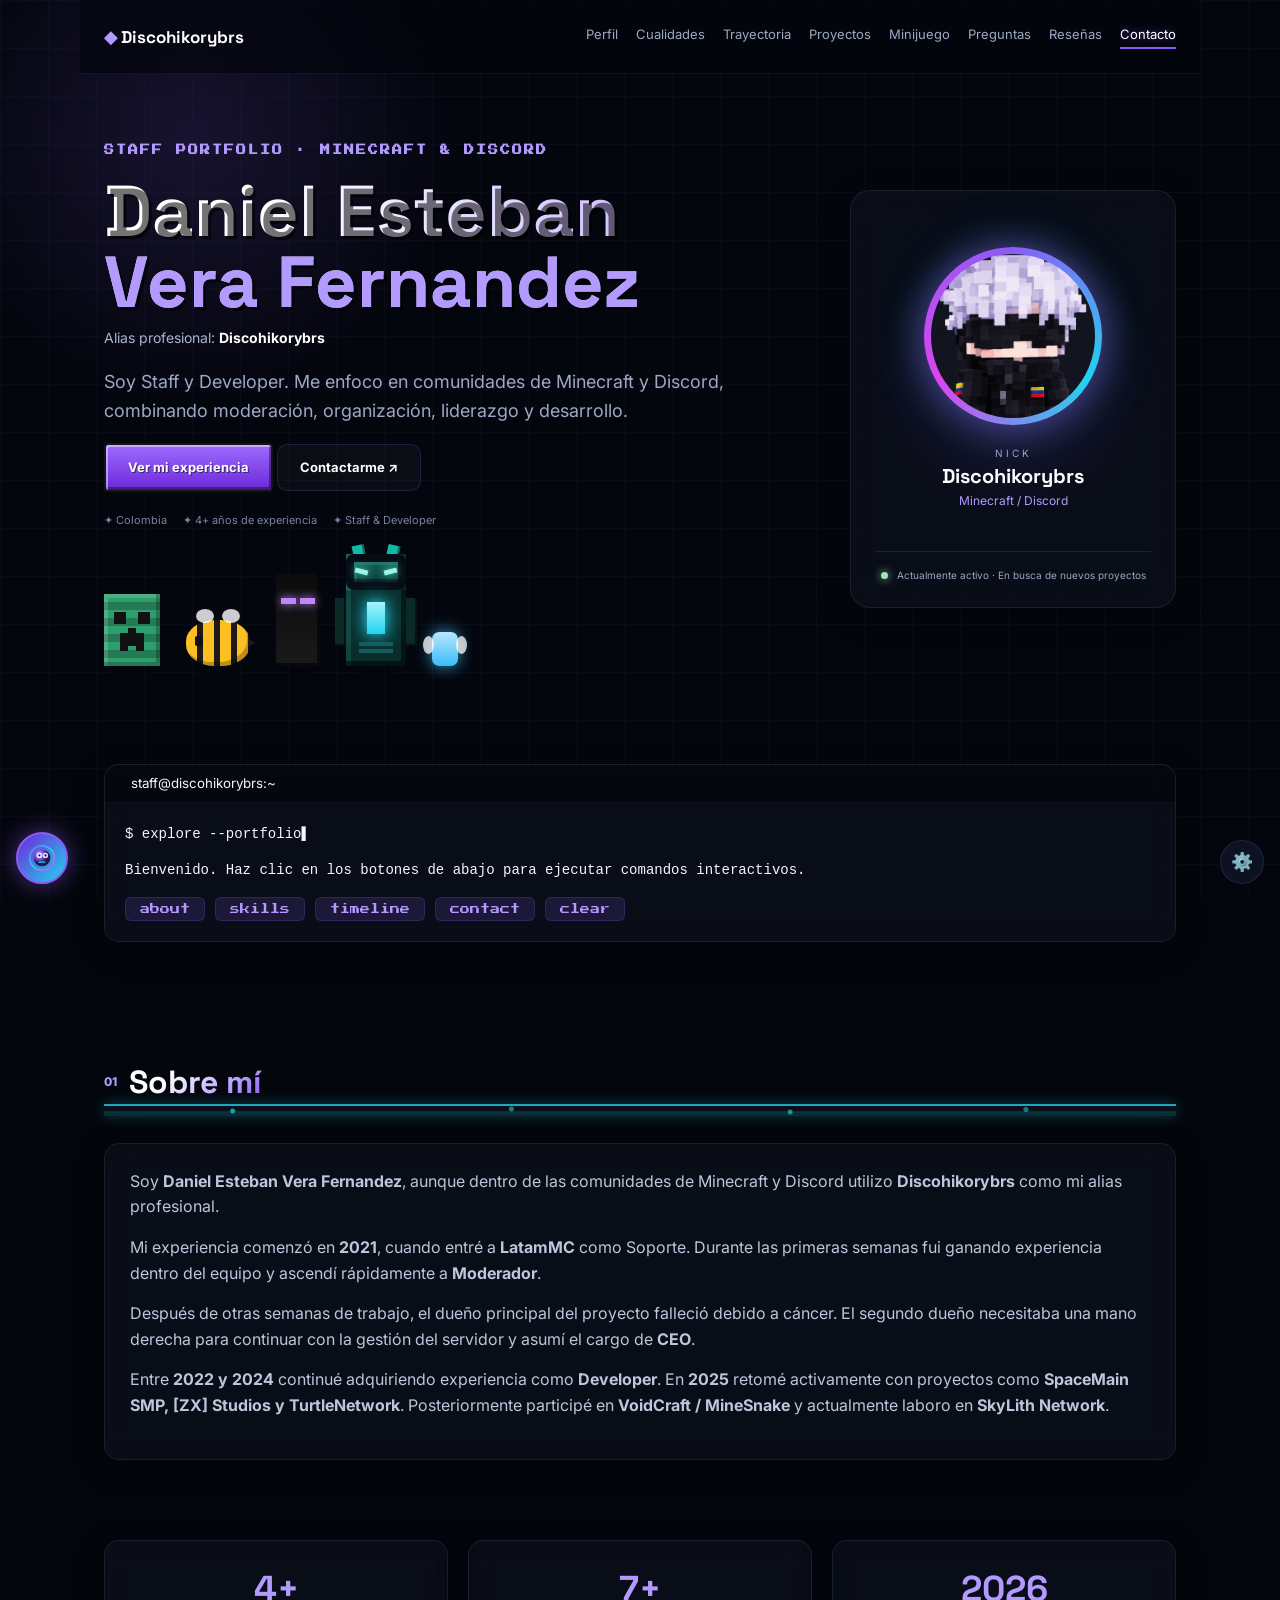
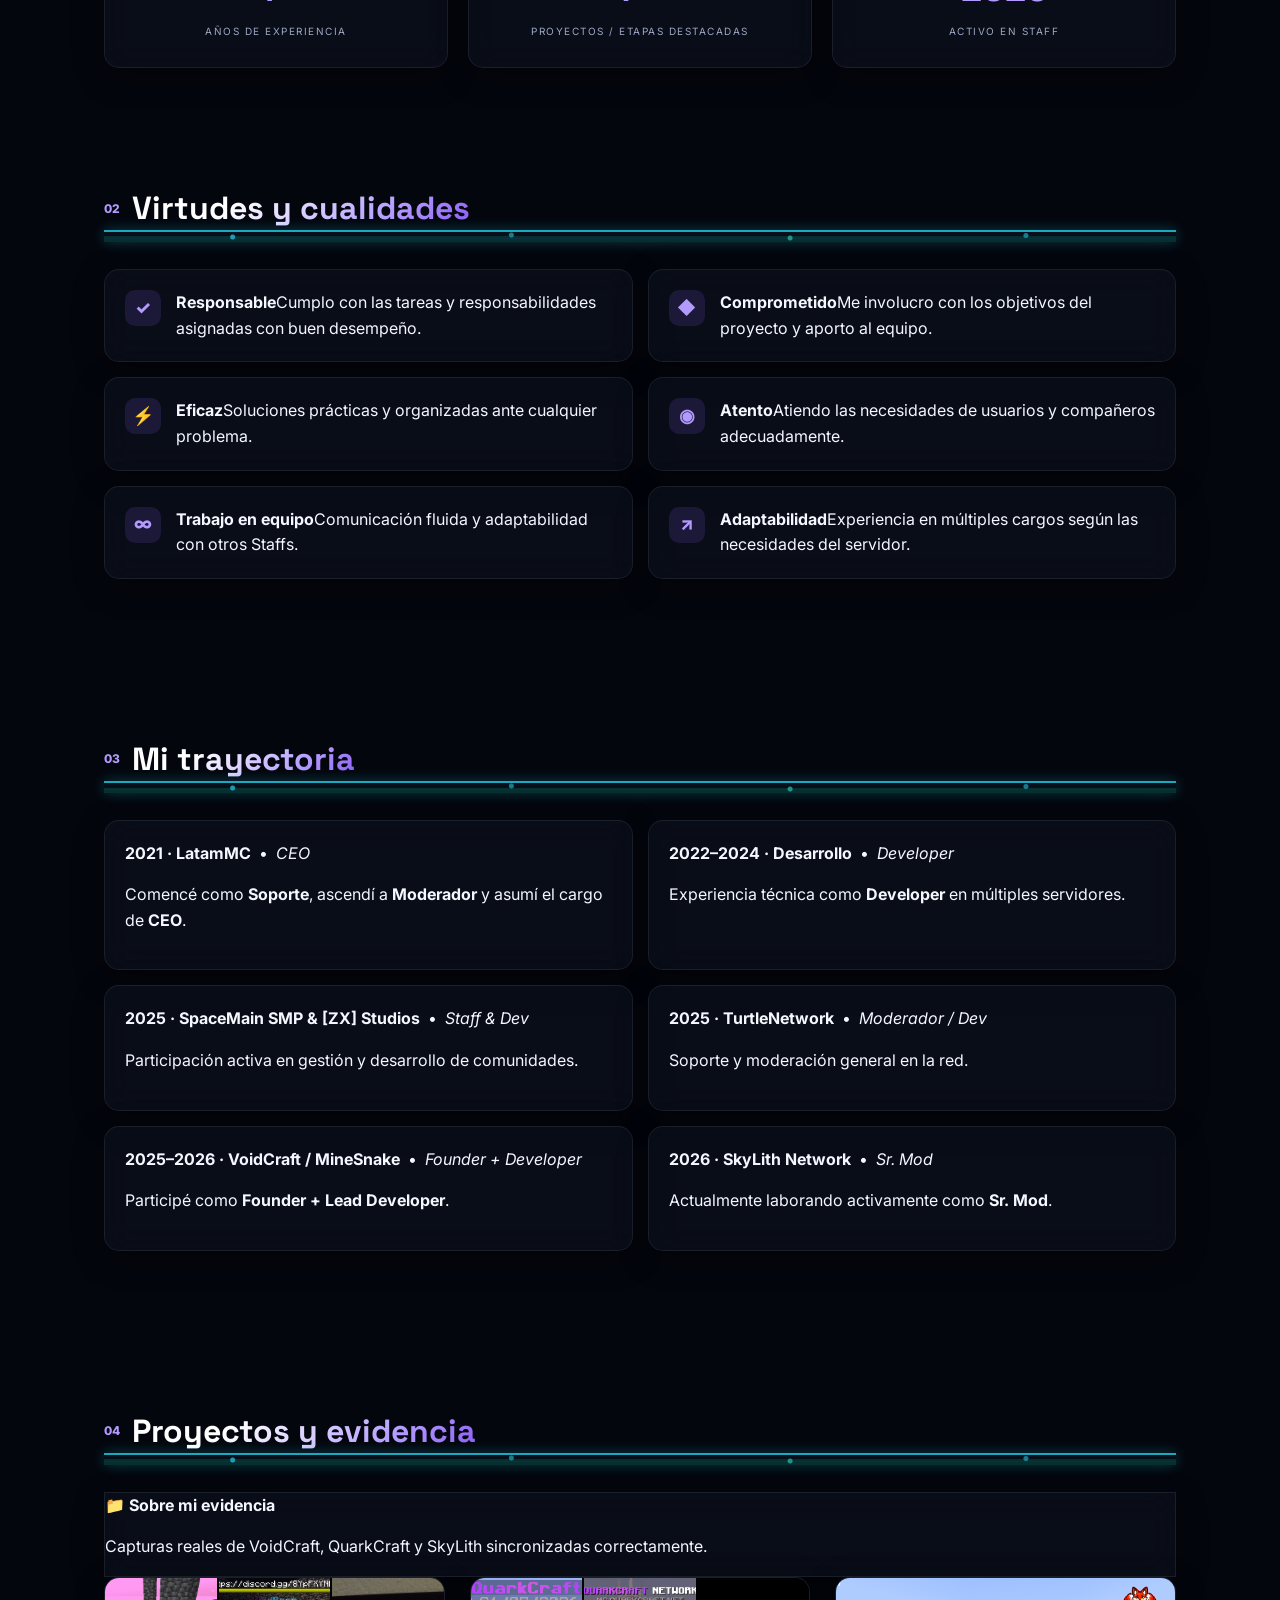
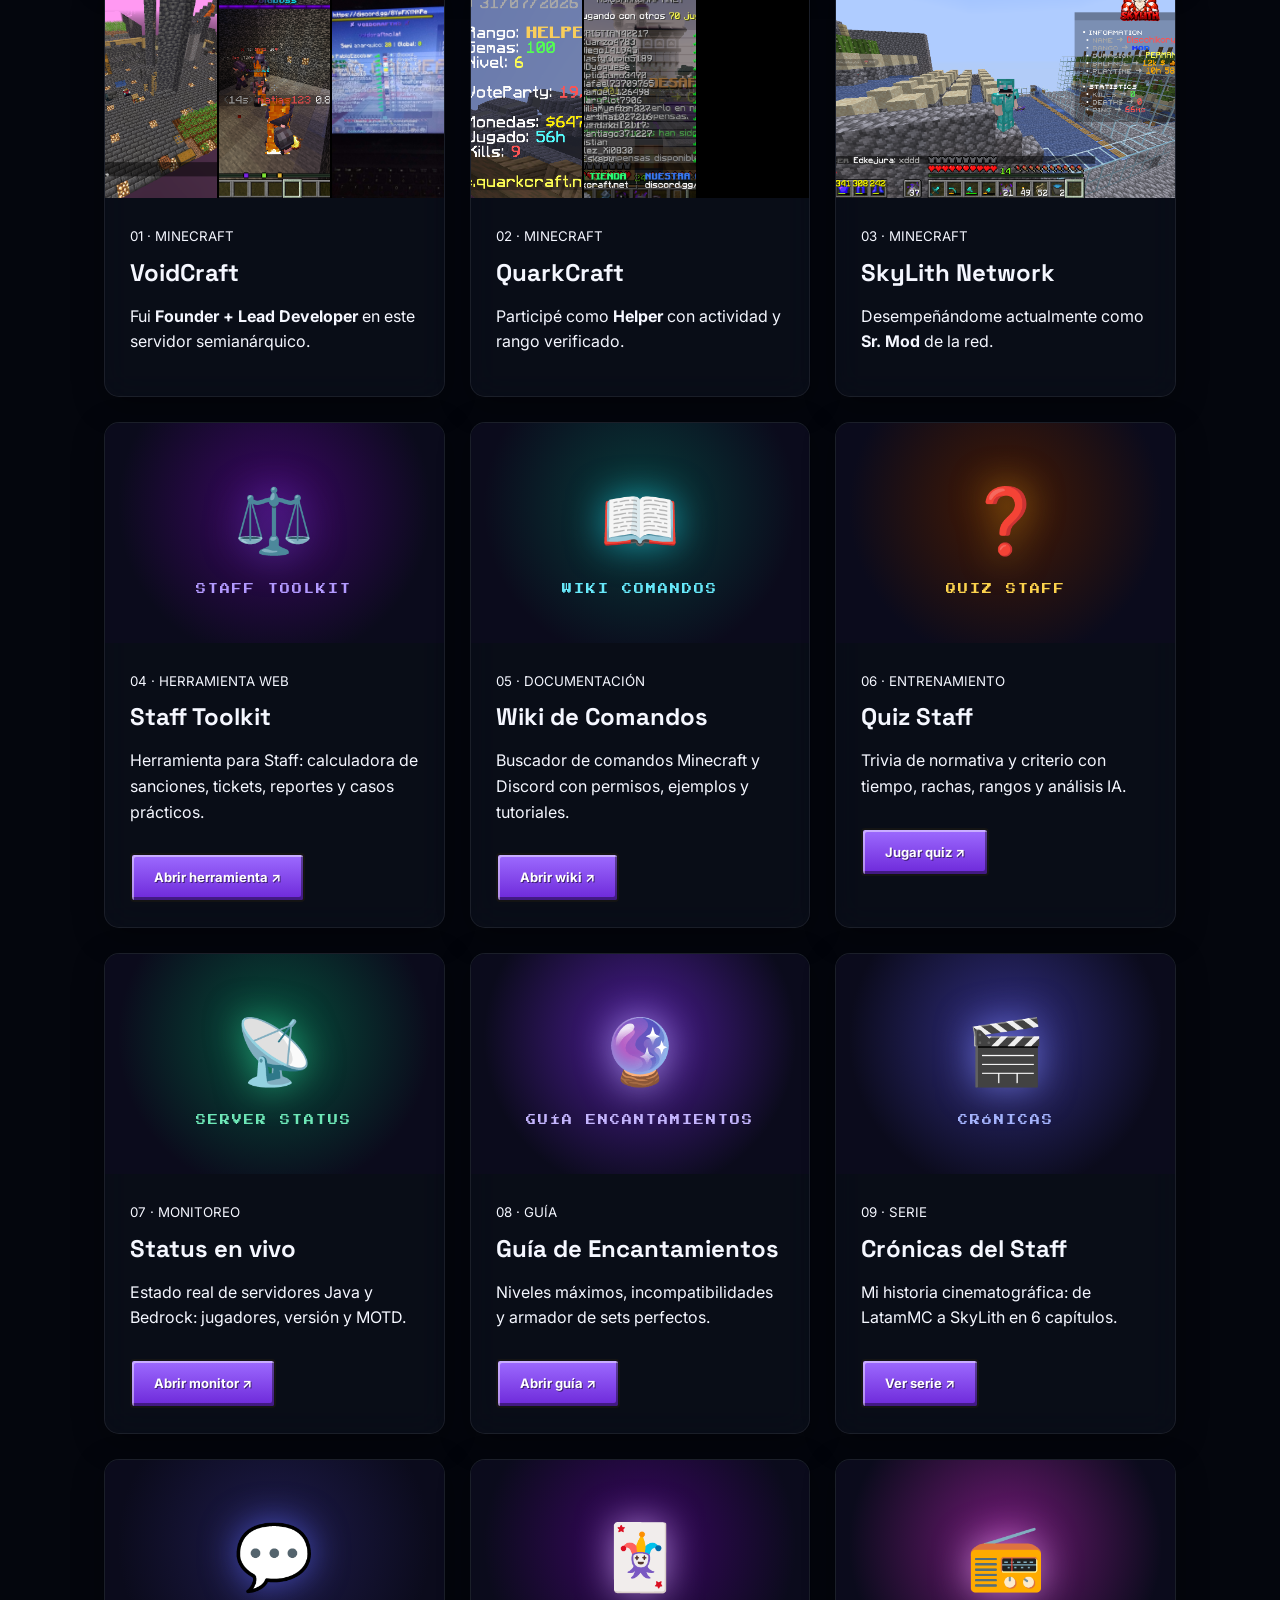
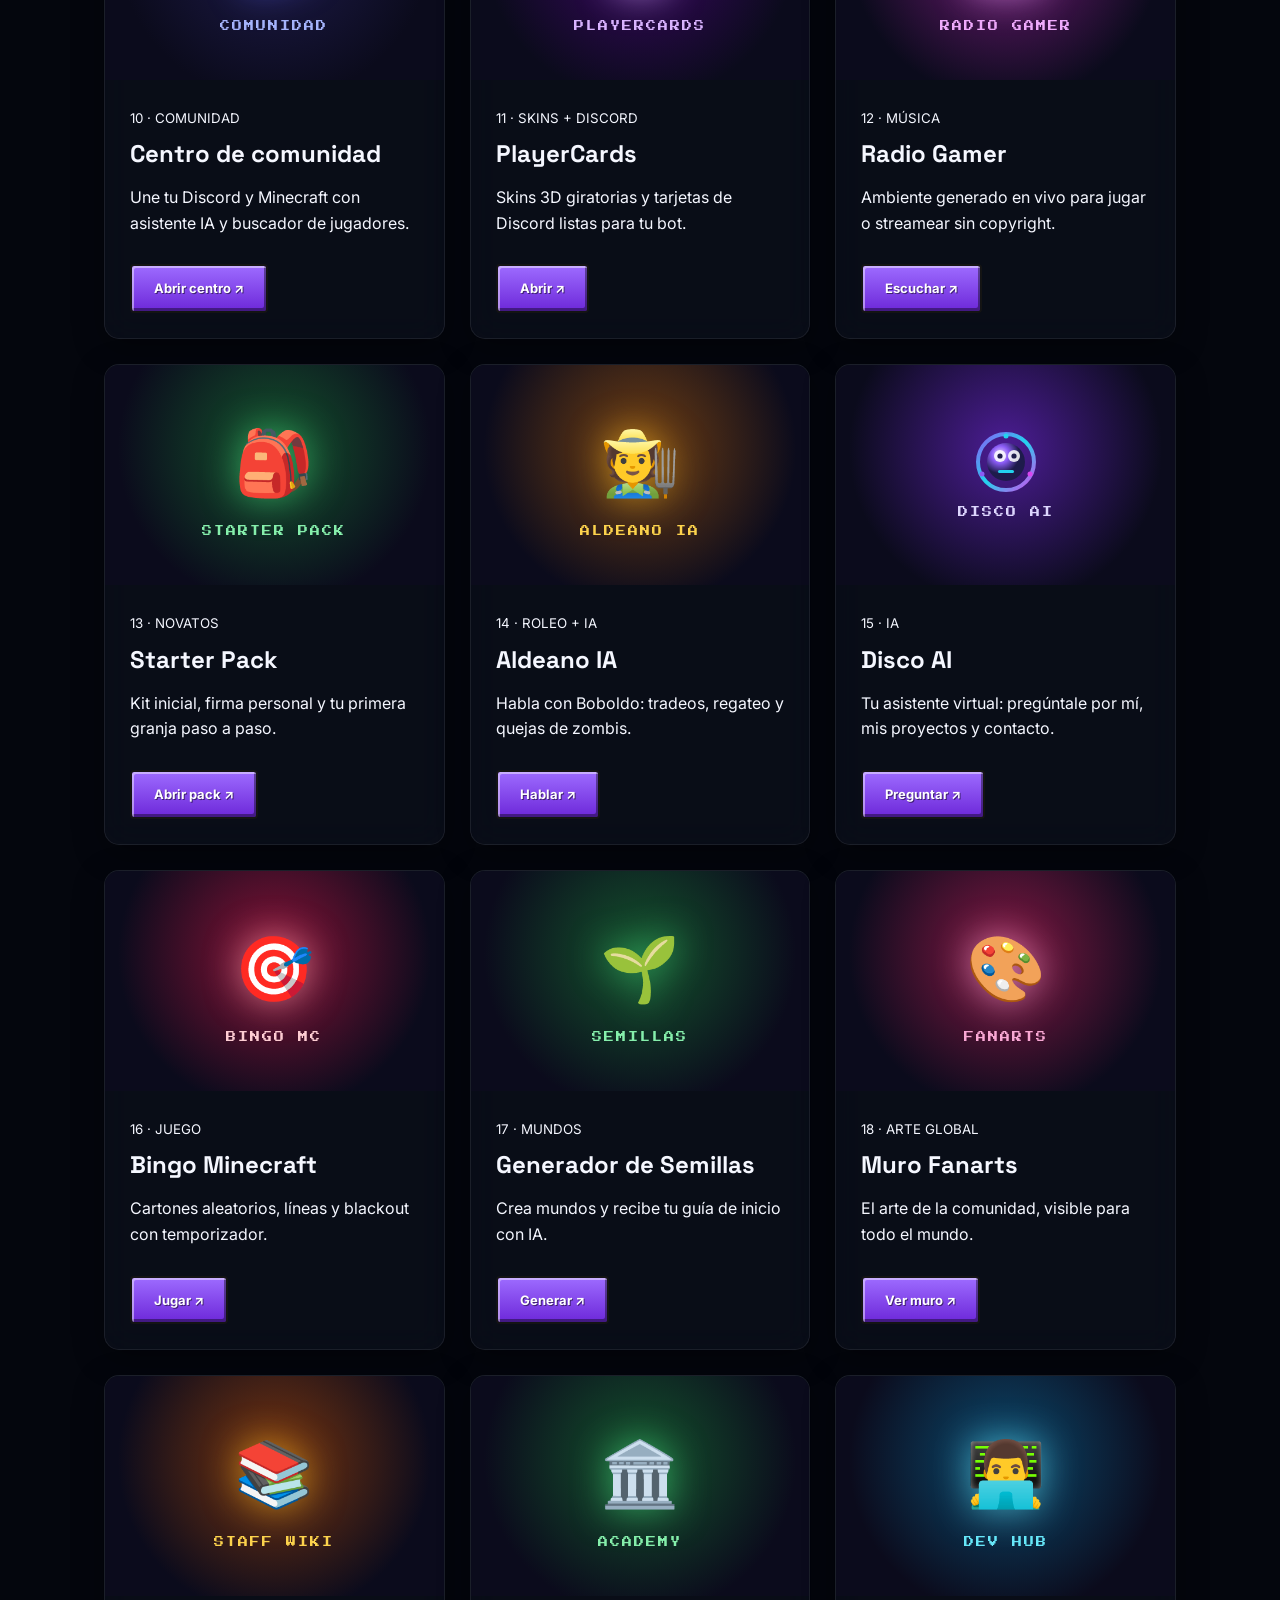
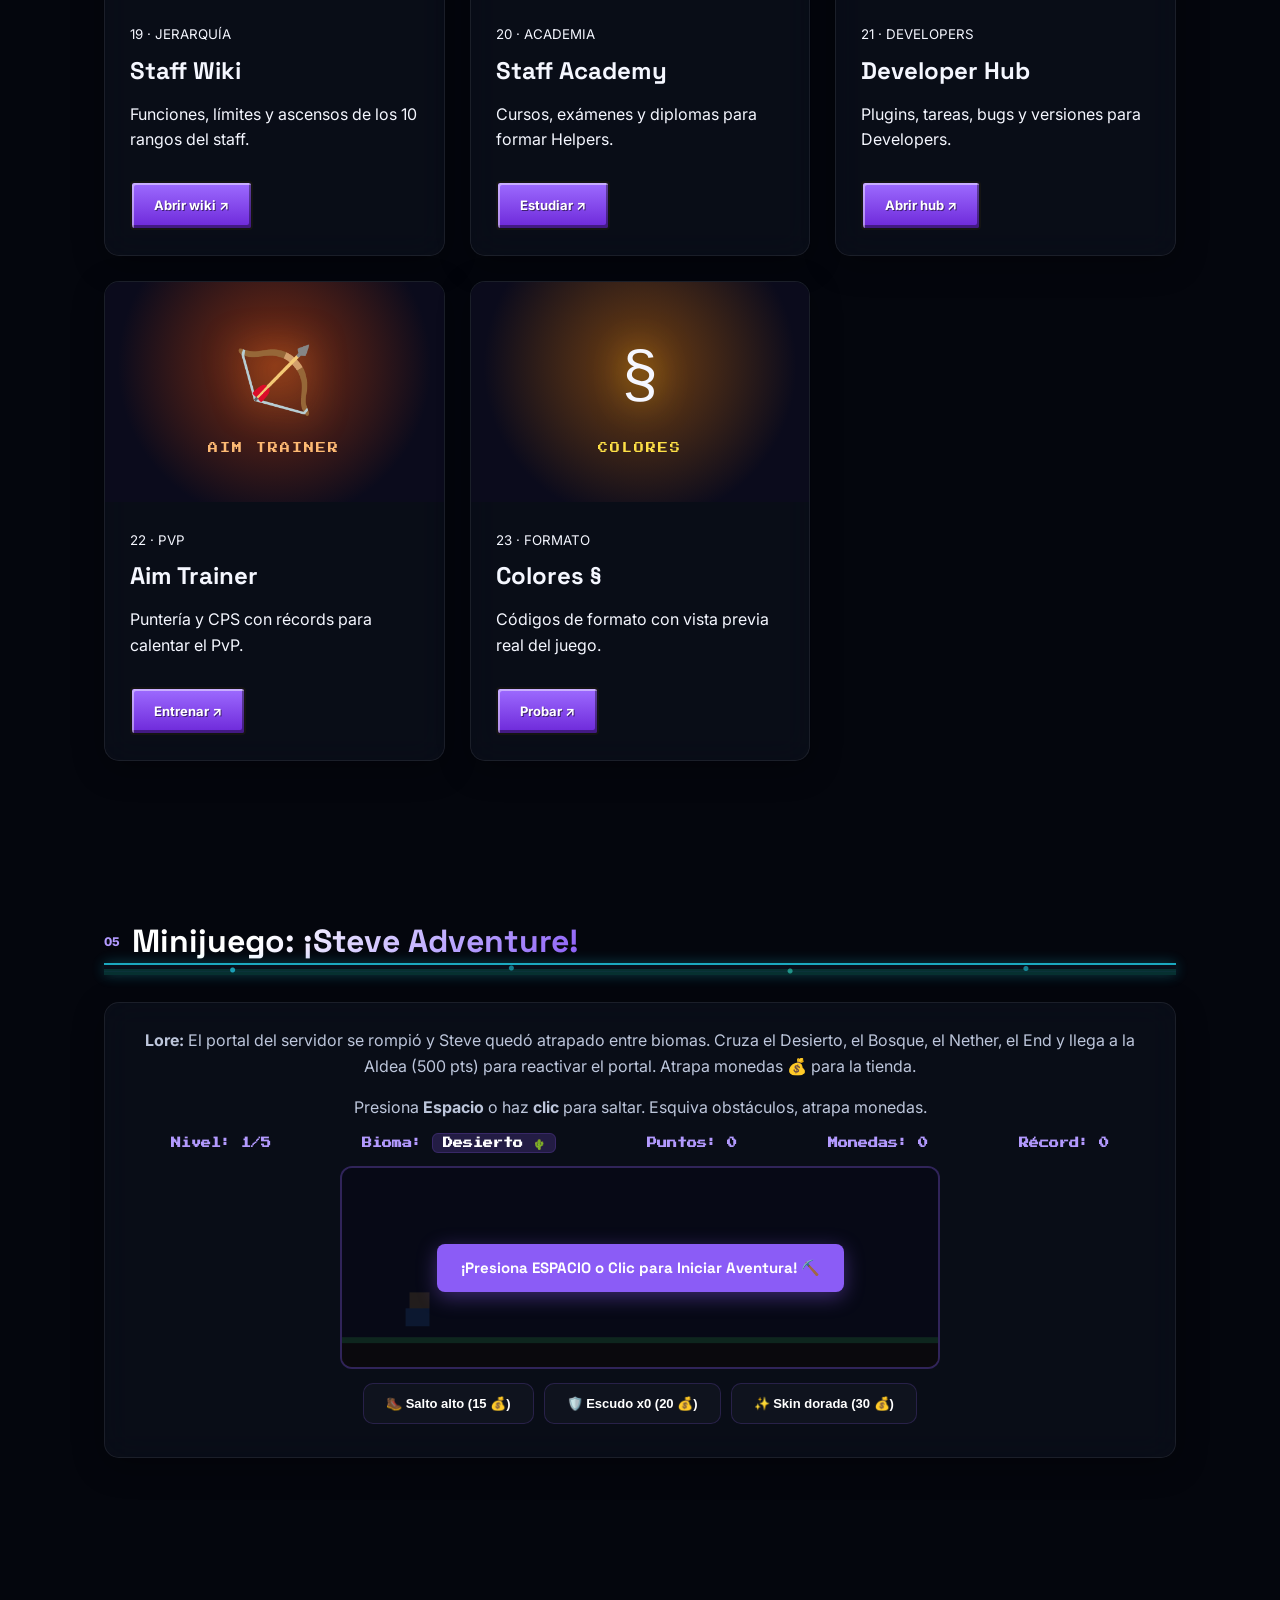
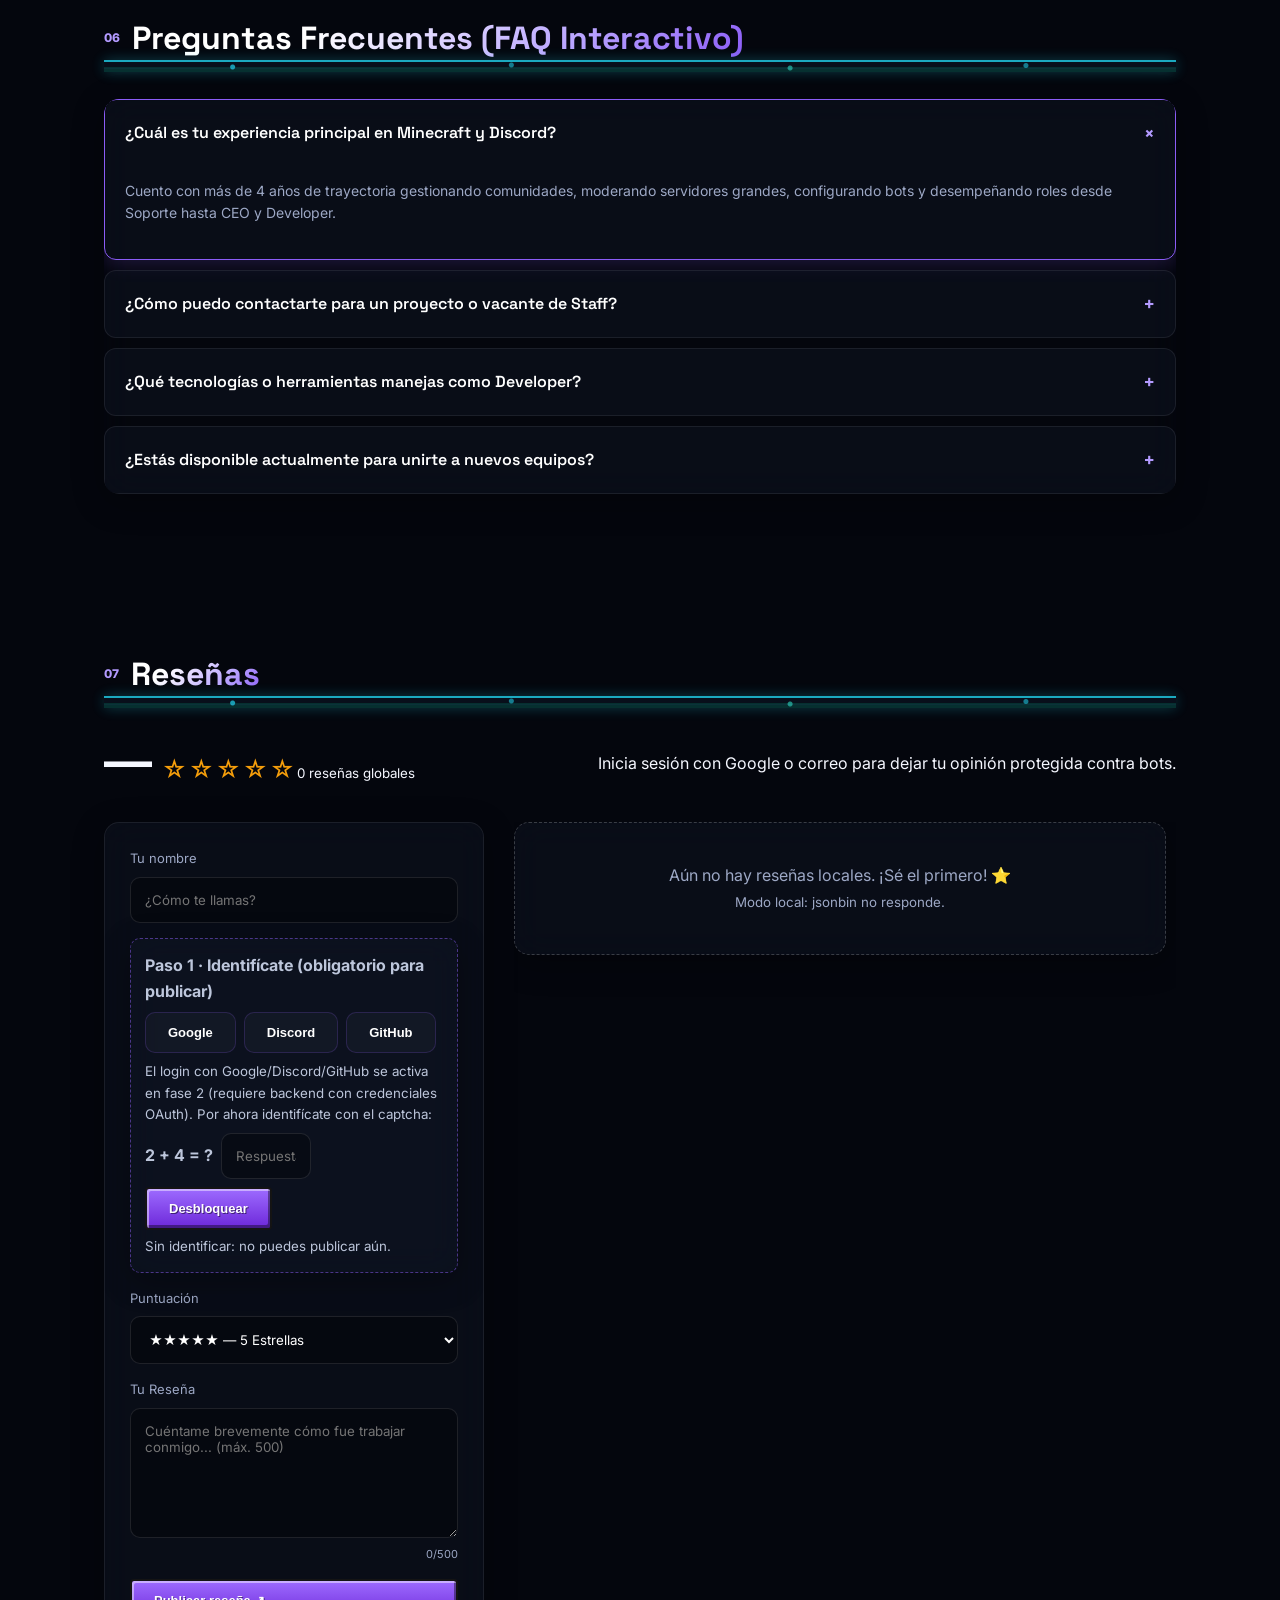
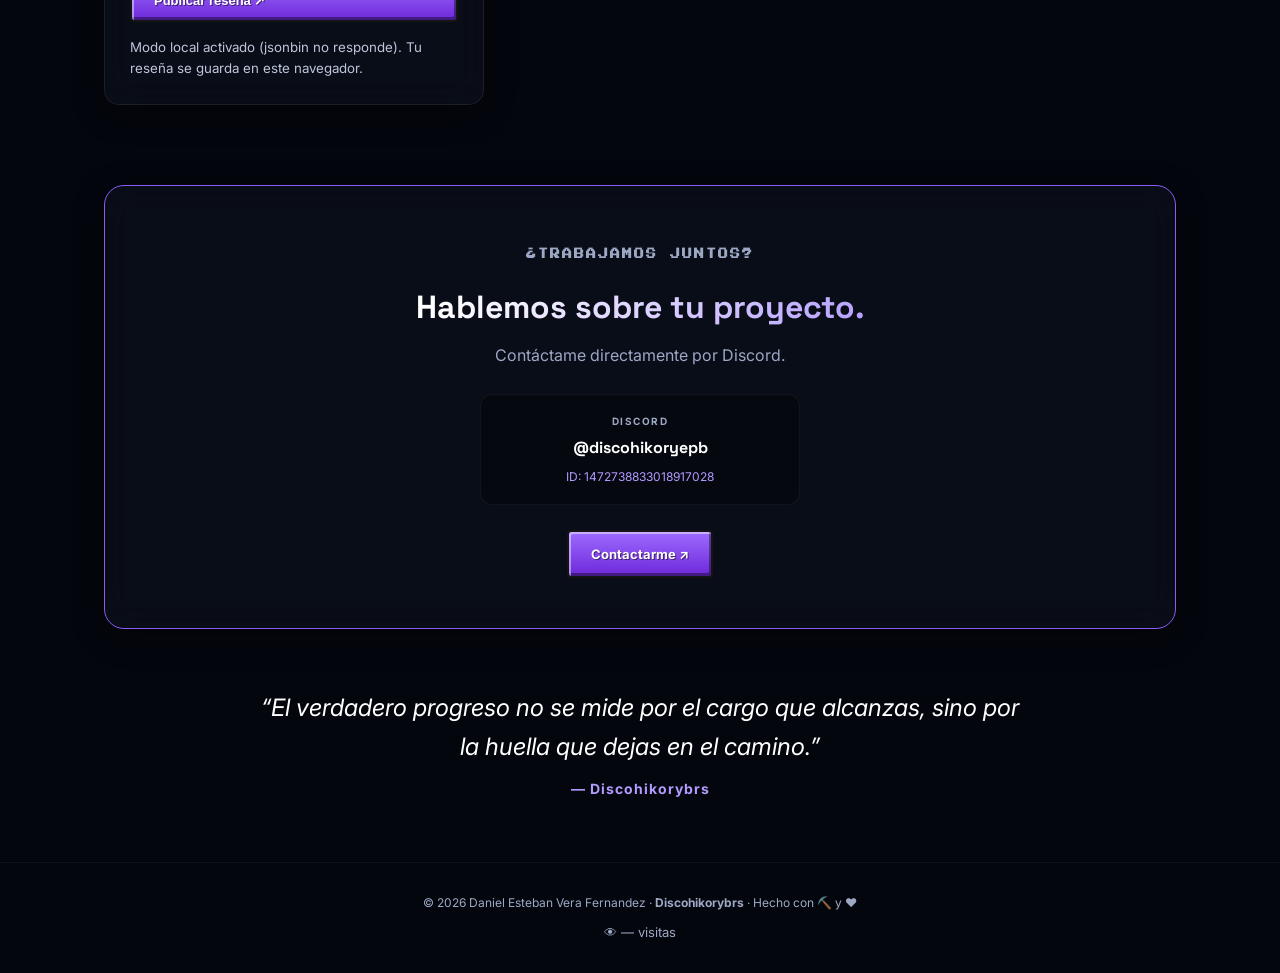
==== index.html @ fa0f2add "Fix movil: proyectos visibles (grid flexible + respaldo reveal)" ====
<!doctype html>
<html lang="es">
<head>
<meta charset="utf-8">
<meta name="theme-color" content="#04060d">
<link rel="dns-prefetch" href="https://fonts.gstatic.com">
<link rel="preconnect" href="https://fonts.gstatic.com" crossorigin>
<meta name="viewport" content="width=device-width,initial-scale=1,viewport-fit=cover">
<meta name="apple-mobile-web-app-capable" content="yes">
<meta name="mobile-web-app-capable" content="yes">
<link rel="icon" href="data:image/svg+xml,%3Csvg%20xmlns%3D%27http%3A%2F%2Fwww.w3.org%2F2000%2Fsvg%27%20viewBox%3D%270%200%2064%2064%27%3E%3Crect%20width%3D%2764%27%20height%3D%2764%27%20rx%3D%2714%27%20fill%3D%27%232a1650%27%2F%3E%3Cpolygon%20points%3D%2732%2C10%2050%2C26%2032%2C56%2014%2C26%27%20fill%3D%27%2367e8f9%27%2F%3E%3Cpolyline%20points%3D%2714%2C26%2050%2C26%27%20fill%3D%27none%27%20stroke%3D%27%230e7490%27%20stroke-width%3D%272%27%2F%3E%3Cpolyline%20points%3D%2725%2C26%2032%2C56%2039%2C26%27%20fill%3D%27none%27%20stroke%3D%27%23e0faff%27%20stroke-width%3D%271.5%27%2F%3E%3C%2Fsvg%3E">
<meta name="description" content="Portafolio profesional de Daniel Esteban Vera Fernandez (Discohikorybrs), Staff y Developer enfocado en comunidades de Minecraft y Discord.">
<title>Discohikorybrs — Staff & Developer Portfolio</title>
<link rel="stylesheet" href="style.css">
<link rel="stylesheet" href="avatar.css?v=6">
<script src="https://js.puter.com/v2/"></script>
<link rel="preconnect" href="https://fonts.googleapis.com">
<link href="https://fonts.googleapis.com/css2?family=Press+Start+2P&display=swap" rel="stylesheet">
<style>
/* Límite visual reseñas: no se extienden al infinito */
.reviews-list { max-height: 600px; overflow-y: auto; }
.review-card p {
  overflow-wrap: anywhere; word-break: break-word; white-space: pre-wrap;
  display: -webkit-box; -webkit-line-clamp: 5; -webkit-box-orient: vertical; overflow: hidden;
  max-height: 8.5em;
}
.review-card.expanded p { -webkit-line-clamp: unset; max-height: none; }
.review-more { background: none; border: none; color: #b39aff; cursor: pointer; font-size: 12px; padding: 0; margin-top: 6px; }
#reviewMessage { max-height: 300px; }
#charCount { color: var(--muted, #9da8c5); font-size: 11px; text-align: right; }

/* PARCHE móvil: proyectos siempre visibles (el grid de 300px se desbordaba en pantallas angostas) */
.project-grid { grid-template-columns: repeat(auto-fit, minmax(min(100%, 280px), 1fr)); }
.project-card, .project-images { min-width: 0; }
@media(max-width:850px){
  main { padding: 0 16px; }
  .section { padding: 48px 0; }
  .project-body { padding: 18px; }
  .project-images img { height: 170px; }
  .reveal { transform: translateY(18px); }
}
@media (prefers-reduced-motion: reduce) {
  .reveal { opacity: 1 !important; transform: none !important; }
}

/* ===== Tema Minecraft ===== */
.eyebrow, .game-hud, .badge-bio, .term-btn { font-family: 'Press Start 2P', monospace; }
.eyebrow { font-size: 10px; }
.game-hud { font-size: 10px; }
.badge-bio { font-size: 10px; }
.term-btn { font-size: 10px; }
.hero h1 { text-shadow: 3px 3px 0 rgba(0,0,0,.55); }
/* Botón estilo Minecraft */
.btn.primary {
  background: linear-gradient(#9d6bff, #6d28d9);
  border: 2px solid #141414 !important;
  box-shadow: inset 2px 2px 0 rgba(255,255,255,.45), inset -2px -3px 0 rgba(0,0,0,.4);
  text-shadow: 1px 1px 0 rgba(0,0,0,.5);
  border-radius: 4px;
}
.btn.primary:hover { filter: brightness(1.12); }
/* Franja sculk (Deep Dark) bajo cada título de sección: combina con el morado */
.section .title { position: relative; }
.section .title::after {
  content: ""; position: absolute; left: 0; bottom: -4px; width: 100%; height: 10px;
  background:
    radial-gradient(circle at 12% 50%, rgba(34,211,238,.9) 0 2px, transparent 3px),
    radial-gradient(circle at 38% 30%, rgba(34,211,238,.7) 0 2px, transparent 3px),
    radial-gradient(circle at 64% 60%, rgba(45,212,191,.8) 0 2px, transparent 3px),
    radial-gradient(circle at 86% 35%, rgba(34,211,238,.7) 0 2px, transparent 3px),
    linear-gradient(#0b1220 0 45%, #083b3a 45% 100%);
  border-top: 2px solid #22d3ee; box-shadow: 0 0 14px rgba(34,211,238,.35); opacity: .8; pointer-events: none;
}
/* Mobs pixel-art */
.mob-row { display: flex; gap: 26px; margin-top: 24px; align-items: flex-end; flex-wrap: wrap; }
.mob { position: relative; image-rendering: pixelated; animation: mobFloat 3s ease-in-out infinite; }
.mob::after { content: ""; position: absolute; left: 50%; bottom: -10px; width: 70%; height: 8px; transform: translateX(-50%); background: radial-gradient(ellipse, rgba(0,0,0,.5), transparent 70%); }
.mob.creeper { width: 56px; height: 72px; background: repeating-linear-gradient(0deg, #2f9e6e 0 8px, #257a56 8px 16px); box-shadow: inset -4px -4px 0 rgba(0,0,0,.25), inset 4px 4px 0 rgba(255,255,255,.15); animation-delay: .2s; }
.mob.creeper .e { position: absolute; top: 18px; width: 12px; height: 12px; background: #111; }
.mob.creeper .e.l { left: 10px; } .mob.creeper .e.r { right: 10px; }
.mob.creeper .m { position: absolute; left: 50%; top: 34px; width: 8px; height: 18px; margin-left: -4px; background: #111; box-shadow: -8px 5px 0 #111, 8px 5px 0 #111; }
.mob.enderman { width: 44px; height: 92px; background: linear-gradient(#0b0b0b, #1a1a1a); box-shadow: inset -3px -3px 0 rgba(0,0,0,.6); animation-delay: 1.1s; }
.mob.enderman .e { position: absolute; top: 24px; width: 15px; height: 6px; background: #c084fc; box-shadow: 0 0 10px #c084fc; animation: eyeBlink 4.5s infinite; }
.mob.enderman .e.l { left: 5px; } .mob.enderman .e.r { right: 5px; }
/* Abeja: reemplaza al cerdo */
.mob.bee { width: 64px; height: 46px; background: repeating-linear-gradient(90deg, #fbbf24 0 11px, #1c1917 11px 17px); border-radius: 46%; box-shadow: inset -3px -4px 0 rgba(0,0,0,.25); animation: beeBob 1.1s ease-in-out infinite; }
.mob.bee .wing { position: absolute; top: -11px; width: 18px; height: 14px; background: rgba(255,255,255,.8); border-radius: 50%; animation: flap .18s ease-in-out infinite alternate; }
.mob.bee .wing.l { left: 10px; } .mob.bee .wing.r { right: 10px; }
.mob.bee .eye { position: absolute; left: 9px; top: 16px; width: 8px; height: 10px; background: #111; border-radius: 2px; }
.mob.bee .sting { position: absolute; right: -6px; top: 50%; width: 8px; height: 8px; margin-top: -4px; background: #1c1917; clip-path: polygon(0 0, 100% 50%, 0 100%); }
@keyframes beeBob { 0%,100% { transform: translateY(0) rotate(-2deg); } 50% { transform: translateY(-8px) rotate(2deg); } }
.mob.bee:hover { animation-duration: .4s; }
.mob.bee:hover .wing { animation-duration: .07s; }
/* Efectos únicos por mob */
.mob.creeper:hover { animation: creeperHiss .45s linear infinite; filter: brightness(1.7) saturate(1.2); }
@keyframes creeperHiss { 0%,100% { transform: scale(1.12); } 25% { transform: scale(1.12) translateX(-3px); } 75% { transform: scale(1.12) translateX(3px); } }
.mob.enderman:hover { animation: enderGlitch .45s steps(2, end) infinite; }
@keyframes enderGlitch { 0% { opacity: 1; transform: none; } 25% { opacity: 0; transform: translateX(-16px); } 50% { opacity: 1; transform: translateX(-16px); } 75% { opacity: .2; transform: translate(12px,-8px); } 100% { opacity: 1; transform: none; } }
.mob.allay:hover { animation: allayDance .9s ease-in-out infinite; }
@keyframes allayDance { 0%,100% { transform: rotate(0) translateY(0); } 25% { transform: rotate(12deg) translateY(-8px); } 75% { transform: rotate(-12deg) translateY(-8px); } }
/* Warden del Deep Dark (rediseñado: más imponente) */
.mob.warden { width: 60px; height: 112px; background: linear-gradient(#134e4a 0 32%, #0a2b29 32% 100%); box-shadow: inset -5px -5px 0 rgba(0,0,0,.55), inset 5px 5px 0 rgba(94,234,212,.12); animation-delay: 1.6s; }
.mob.warden .head { position: absolute; top: 0; left: 0; width: 100%; height: 36px; background: linear-gradient(#175e59, #0d3835); box-shadow: inset 0 -3px 0 rgba(0,0,0,.45), inset 3px 3px 0 rgba(94,234,212,.15); }
.mob.warden .h { position: absolute; top: -9px; width: 12px; height: 15px; background: #14b8a6; box-shadow: inset -2px -2px 0 rgba(0,0,0,.4); z-index: 0; }
.mob.warden .h.l { left: 7px; transform: rotate(-12deg); } .mob.warden .h.r { right: 7px; transform: rotate(12deg); }
.mob.warden .e { position: absolute; top: 15px; width: 13px; height: 5px; background: #99f6e4; box-shadow: 0 0 10px #5eead4; z-index: 1; }
.mob.warden .e.l { left: 9px; transform: rotate(14deg); } .mob.warden .e.r { right: 9px; transform: rotate(-14deg); }
.mob.warden .core { position: absolute; left: 50%; top: 48px; width: 18px; height: 32px; transform: translateX(-50%); background: linear-gradient(#a5f3fc, #22d3ee); box-shadow: 0 0 14px #22d3ee, 0 0 30px rgba(34,211,238,.65); animation: corePulse 2.2s ease-in-out infinite; }
.mob.warden .ribs { position: absolute; left: 50%; top: 88px; width: 34px; height: 4px; transform: translateX(-50%); background: #155e59; box-shadow: 0 7px 0 #155e59; }
.mob.warden .arm { position: absolute; top: 44px; width: 11px; height: 48px; background: #0a2927; box-shadow: inset -2px -2px 0 rgba(0,0,0,.5); }
.mob.warden .arm.l { left: -11px; } .mob.warden .arm.r { right: -11px; }
@keyframes corePulse { 0%,100% { opacity: .7; } 50% { opacity: 1; } }
/* Interacción: los mobs reaccionan al pasar el mouse */
.mob { cursor: pointer; transition: transform .2s ease; }
.mob:hover { transform: scale(1.12); }
.mob.creeper:hover { filter: brightness(1.7) saturate(1.2); }
.mob.enderman:hover .e { background: #f0abfc; }
.mob.warden:hover { animation: wardenShake .3s linear infinite; }
@keyframes wardenShake { 0% { transform: scale(1.12) translateX(0); } 25% { transform: scale(1.12) translateX(-2px); } 75% { transform: scale(1.12) translateX(2px); } 100% { transform: scale(1.12) translateX(0); } }
.mob.warden:hover::before { content: ""; position: absolute; left: 50%; top: 58%; width: 20px; height: 20px; border: 2px solid rgba(34,211,238,.8); border-radius: 50%; transform: translate(-50%,-50%); animation: sonar 1s ease-out infinite; pointer-events: none; }
@keyframes sonar { to { width: 96px; height: 96px; opacity: 0; } }
/* Allay: el hada azul que revolotea */
.mob.allay { width: 26px; height: 34px; background: linear-gradient(#bae6fd, #38bdf8); border-radius: 7px; box-shadow: 0 0 16px rgba(56,189,248,.85); animation: allayFly 6s ease-in-out infinite; }
.mob.allay::after { display: none; }
.mob.allay .wing { position: absolute; top: 4px; width: 11px; height: 18px; background: rgba(255,255,255,.75); border-radius: 50%; transform-origin: top center; animation: flap .28s ease-in-out infinite alternate; }
.mob.allay .wing.l { left: -9px; } .mob.allay .wing.r { right: -9px; }
@keyframes flap { from { transform: scaleX(1); } to { transform: scaleX(.35); } }
@keyframes allayFly { 0%,100% { transform: translate(0,0); } 25% { transform: translate(14px,-16px); } 50% { transform: translate(-10px,-24px); } 75% { transform: translate(-16px,-8px); } }
/* Efecto oscuridad del Warden al acercar el mouse */
#darkness { position: fixed; inset: 0; z-index: 150; pointer-events: none; opacity: 0; transition: opacity .6s ease; background: radial-gradient(ellipse at center, transparent 28%, rgba(0,0,0,.78) 100%); }
@keyframes mobFloat { 0%,100% { transform: translateY(0); } 50% { transform: translateY(-9px); } }
@keyframes eyeBlink { 0%,92%,100% { opacity: 1; } 95% { opacity: 0; } }
/* Resplandor de antorcha en la tarjeta hero */
@keyframes torchGlow { 0% { box-shadow: 0 0 18px rgba(251,191,36,.10); } 100% { box-shadow: 0 0 38px rgba(251,191,36,.30); } }
.hero-card { animation: torchGlow 2.6s ease-in-out infinite alternate; }
/* Orbes de experiencia */
#xpField { position: fixed; inset: 0; z-index: 1; pointer-events: none; overflow: hidden; }
.xp-orb { position: absolute; top: 100%; border-radius: 50%; background: radial-gradient(circle, #d9f99d 20%, #84cc16 60%, transparent 72%); animation: orbFloat linear infinite; }
@keyframes orbFloat { 0% { transform: translateY(0); opacity: 0; } 12% { opacity: .9; } 85% { opacity: .9; } 100% { transform: translateY(-115vh); opacity: 0; } }
.canvas-container { cursor: crosshair; }
.toolkit-thumb { grid-column: 1 / -1; display: flex; flex-direction: column; align-items: center; justify-content: center; gap: 10px; font-size: 64px; min-height: 220px; background: radial-gradient(circle at 50% 38%, #3b0764, #0b0b1c 72%); padding: 20px; }
.toolkit-thumb small { font-family: 'Press Start 2P', monospace; font-size: 10px; color: #b39aff; letter-spacing: 2px; }
.toolkit-thumb .tk-icon { animation: mobFloat 3s ease-in-out infinite; filter: drop-shadow(0 0 18px rgba(139,92,246,.6)); }
.wiki-thumb { background: radial-gradient(circle at 50% 38%, #083b3a, #0b0b1c 72%) !important; }
.wiki-thumb .tk-icon { filter: drop-shadow(0 0 18px rgba(34,211,238,.6)); }
.wiki-thumb small { color: #67e8f9 !important; }
.quiz-thumb { background: radial-gradient(circle at 50% 38%, #451a03, #0b0b1c 72%) !important; }
.quiz-thumb .tk-icon { filter: drop-shadow(0 0 18px rgba(251,191,36,.6)); }
.quiz-thumb small { color: #fcd34d !important; }
.status-thumb { background: radial-gradient(circle at 50% 38%, #064e3b, #0b0b1c 72%) !important; }
.status-thumb .tk-icon { filter: drop-shadow(0 0 18px rgba(52,211,153,.6)); }
.status-thumb small { color: #6ee7b7 !important; }
.ench-thumb { background: radial-gradient(circle at 50% 38%, #4c1d95, #0b0b1c 72%) !important; }
.ench-thumb .tk-icon { filter: drop-shadow(0 0 18px rgba(196,181,253,.65)); }
.ench-thumb small { color: #c4b5fd !important; }
.cron-thumb { background: radial-gradient(circle at 50% 38%, #312e81, #0b0b1c 72%) !important; }
.cron-thumb .tk-icon { filter: drop-shadow(0 0 18px rgba(129,140,248,.65)); }
.cron-thumb small { color: #a5b4fc !important; }
.com-thumb { background: radial-gradient(circle at 50% 38%, #1e1b4b, #0b0b1c 72%) !important; }
.com-thumb .tk-icon { filter: drop-shadow(0 0 18px rgba(88,101,242,.7)); }
.com-thumb small { color: #a5b4fc !important; }
.pc-thumb { background: radial-gradient(circle at 50% 38%, #3b0764, #0b0b1c 72%) !important; }
.pc-thumb .tk-icon { filter: drop-shadow(0 0 18px rgba(217,180,255,.65)); }
.pc-thumb small { color: #d9b4ff !important; }
.radio-thumb { background: radial-gradient(circle at 50% 38%, #701a75, #0b0b1c 72%) !important; }
.radio-thumb .tk-icon { filter: drop-shadow(0 0 18px rgba(240,171,252,.65)); }
.radio-thumb small { color: #f0abfc !important; }
.starter-thumb { background: radial-gradient(circle at 50% 38%, #14532d, #0b0b1c 72%) !important; }
.starter-thumb .tk-icon { filter: drop-shadow(0 0 18px rgba(74,222,128,.6)); }
.starter-thumb small { color: #86efac !important; }
.alde-thumb { background: radial-gradient(circle at 50% 38%, #713f12, #0b0b1c 72%) !important; }
.alde-thumb .tk-icon { filter: drop-shadow(0 0 18px rgba(251,191,36,.6)); }
.alde-thumb small { color: #fcd34d !important; }
.disco-thumb { background: radial-gradient(circle at 50% 38%, #4c1d95, #0b0b1c 72%) !important; }
.disco-thumb .tk-icon { filter: drop-shadow(0 0 18px rgba(196,181,253,.7)); }
.disco-thumb small { color: #ddd6fe !important; }
.seed-thumb { background: radial-gradient(circle at 50% 38%, #14532d, #0b0b1c 72%) !important; }
.seed-thumb .tk-icon { filter: drop-shadow(0 0 18px rgba(74,222,128,.6)); }
.seed-thumb small { color: #86efac !important; }
.fan-thumb { background: radial-gradient(circle at 50% 38%, #831843, #0b0b1c 72%) !important; }
.fan-thumb .tk-icon { filter: drop-shadow(0 0 18px rgba(249,168,212,.65)); }
.fan-thumb small { color: #f9a8d4 !important; }
.sw-thumb { background: radial-gradient(circle at 50% 38%, #78350f, #0b0b1c 72%) !important; }
.sw-thumb .tk-icon { filter: drop-shadow(0 0 18px rgba(251,191,36,.6)); }
.sw-thumb small { color: #fcd34d !important; }
.acad-thumb { background: radial-gradient(circle at 50% 38%, #14532d, #0b0b1c 72%) !important; }
.acad-thumb .tk-icon { filter: drop-shadow(0 0 18px rgba(74,222,128,.6)); }
.acad-thumb small { color: #86efac !important; }
.dev-thumb { background: radial-gradient(circle at 50% 38%, #0c4a6e, #0b0b1c 72%) !important; }
.dev-thumb .tk-icon { filter: drop-shadow(0 0 18px rgba(103,232,249,.6)); }
.dev-thumb small { color: #67e8f9 !important; }
.aim-thumb { background: radial-gradient(circle at 50% 38%, #7c2d12, #0b0b1c 72%) !important; }
.aim-thumb .tk-icon { filter: drop-shadow(0 0 18px rgba(251,146,60,.65)); }
.aim-thumb small { color: #fdba74 !important; }
.col-thumb { background: radial-gradient(circle at 50% 38%, #713f12, #0b0b1c 72%) !important; }
.col-thumb .tk-icon { font-family: monospace; filter: drop-shadow(0 0 18px rgba(250,204,21,.65)); }
.col-thumb small { color: #fde047 !important; }
.bingo-thumb { background: radial-gradient(circle at 50% 38%, #881337, #0b0b1c 72%) !important; }
.bingo-thumb .tk-icon { filter: drop-shadow(0 0 18px rgba(253,164,175,.65)); }
.bingo-thumb small { color: #fecdd3 !important; }
.visits{margin-top:10px;font-size:13px;color:#9da8c5}
#discoFab{position:fixed;bottom:16px;left:16px;z-index:200;width:52px;height:52px;border-radius:50%;border:2px solid #8b5cf6;background:linear-gradient(135deg,#6d28d9,#22d3ee);font-size:24px;cursor:pointer;box-shadow:0 0 24px rgba(139,92,246,.5);display:grid;place-items:center}
#discoPanel{position:fixed;bottom:78px;left:16px;z-index:200;width:min(340px,calc(100vw - 32px));border-radius:14px;overflow:hidden;flex-direction:column}
.dp-head{display:flex;justify-content:space-between;align-items:center;padding:10px 14px;border-bottom:1px solid rgba(255,255,255,.08);font-size:14px}
.dp-head button{background:none;border:none;color:#9da8c5;cursor:pointer;font-size:14px}
.dp-chat{max-height:300px;overflow-y:auto;padding:12px;display:flex;flex-direction:column;gap:8px}
.dp-msg{max-width:88%;padding:8px 12px;border-radius:11px;font-size:13px;white-space:pre-wrap}
.dp-msg.bot{background:rgba(139,92,246,.14);border:1px solid rgba(139,92,246,.3)}
.dp-msg.user{background:rgba(34,211,238,.1);border:1px solid rgba(34,211,238,.3);align-self:flex-end}
.dp-bar{display:flex;gap:6px;padding:10px;border-top:1px solid rgba(255,255,255,.08)}
.dp-bar input{flex:1;font-family:inherit;color:#fff;background:rgba(0,0,0,.3);border:1px solid rgba(255,255,255,.12);border-radius:8px;padding:9px;font-size:13px;outline:none}
.dp-bar button{background:linear-gradient(#9d6bff,#6d28d9);border:none;border-radius:8px;color:#fff;font-size:15px;padding:0 14px;cursor:pointer}
#skinHead { width: 64px; height: 64px; image-rendering: pixelated; border-radius: 6px; transition: filter .25s ease; }
#skinHead:hover { filter: drop-shadow(0 0 12px rgba(34,211,238,.8)) brightness(1.12); }
/* Brillo que sigue el mouse en cada opción */
.spot { position: relative; overflow: hidden; }
.spot::after { content: ""; position: absolute; inset: 0; background: radial-gradient(190px circle at var(--mx, 50%) var(--my, 50%), rgba(167,139,250,.35), transparent 70%); opacity: 0; transition: opacity .25s ease; pointer-events: none; }
.spot:hover::after { opacity: 1; }
@media (prefers-reduced-motion: reduce) {
  .mob, .mob .core, .mob .e, .mob .wing, .hero-card, .xp-orb { animation: none !important; }
}
</style>
</head>
<body>
<div class="bg"></div><div class="bg-glow"></div><div id="xpField" aria-hidden="true"></div><div id="darkness" aria-hidden="true"></div><div class="scroll-progress" aria-hidden="true"></div>
<header>
  <a class="brand magnetic" href="#inicio">◆ Discohikorybrs</a>
  <nav>
    <a href="#sobre-mi" class="magnetic">Perfil</a>
    <a href="#virtudes" class="magnetic">Cualidades</a>
    <a href="#experiencia" class="magnetic">Trayectoria</a>
    <a href="#proyectos" class="magnetic">Proyectos</a>
    <a href="#minijuego" class="magnetic">Minijuego</a>
    <a href="#preguntas" class="magnetic">Preguntas</a>
    <a href="#resenas" class="magnetic">Reseñas</a>
    <a href="#contacto" class="magnetic">Contacto</a>
  </nav>
</header>
<main>
<section id="inicio" class="hero reveal">
  <div>
    <p class="eyebrow">STAFF PORTFOLIO · MINECRAFT & DISCORD</p>
    <h1>Daniel Esteban<br><span>Vera Fernandez</span></h1>
    <p class="alias">Alias profesional: <strong>Discohikorybrs</strong></p>
    <p class="lead">Soy Staff y Developer. Me enfoco en comunidades de Minecraft y Discord, combinando moderación, organización, liderazgo y desarrollo.</p>
    <div class="buttons">
      <a class="btn primary magnetic" href="#proyectos">Ver mi experiencia</a>
      <a class="btn magnetic" href="https://discord.com/users/1472738833018917028" target="_blank" rel="noopener">Contactarme ↗</a>
    </div>
    <div class="quick"><span>✦ Colombia</span><span>✦ 4+ años de experiencia</span><span>✦ Staff & Developer</span></div>
    <div class="mob-row" aria-hidden="true">
      <div class="mob creeper" data-s="hiss" title="¡Ssssss... 💥 (clic para oír)"><i class="e l"></i><i class="e r"></i><i class="m"></i></div>
      <div class="mob bee" data-s="buzz" title="Bzzz 🐝 (clic para oír)"><i class="wing l"></i><i class="wing r"></i><i class="eye"></i><i class="sting"></i></div>
      <div class="mob enderman" data-s="stare" title="No lo mires a los ojos 👀 (clic para oír)"><i class="e l"></i><i class="e r"></i></div>
      <div class="mob warden" id="wardenMob" data-s="heartbeat" title="El Warden te escucha... 🤫 (clic para oír)"><i class="h l"></i><i class="h r"></i><i class="head"></i><i class="e l"></i><i class="e r"></i><i class="core"></i><i class="ribs"></i><i class="arm l"></i><i class="arm r"></i></div>
      <div class="mob allay" data-s="chime" title="¡Un Allay salvaje! 🧚 (clic para oír)"><i class="wing l"></i><i class="wing r"></i></div>
    </div>
  </div>
  <div class="hero-card tilt glass">
    <div class="profile-orb pulsing"><div class="gojo-card">
      <div class="head-box"><div class="avatar-ring"><img class="bust-img" src="gojo.png" alt="Discohikorybrs" title="Discohikorybrs"></div></div>
      <small class="gojo-nick">NICK</small>
      <strong class="gojo-name">Discohikorybrs</strong>
      <span class="gojo-roles">Minecraft / Discord</span>
    </div></div>
    <div class="status"><i></i> Actualmente activo · En busca de nuevos proyectos</div>
  </div>
</section>

<!-- TERMINAL INTERACTIVA -->
<section class="fun-panel reveal glass" id="panel-interactivo">
  <div class="fun-head"><div><span class="terminal-dot red"></span><span class="terminal-dot yellow"></span><span class="terminal-dot green"></span></div><small>staff@discohikorybrs:~</small></div>
  <div class="fun-body">
    <div class="terminal-line"><span class="prompt">$</span> <span id="terminalText">explore --portfolio</span><span class="cursor">▌</span></div>
    <p id="terminalResponse">Bienvenido. Haz clic en los botones de abajo para ejecutar comandos interactivos.</p>
    <div class="terminal-actions">
      <button class="term-btn magnetic" data-cmd="about">about</button>
      <button class="term-btn magnetic" data-cmd="skills">skills</button>
      <button class="term-btn magnetic" data-cmd="timeline">timeline</button>
      <button class="term-btn magnetic" data-cmd="contact">contact</button>
      <button class="term-btn magnetic" data-cmd="clear">clear</button>
    </div>
  </div>
</section>

<section id="sobre-mi" class="section reveal">
  <div class="title"><span>01</span><h2 class="gradient-title">Sobre mí</h2></div>
  <div class="box about-box glass">
    <p>Soy <strong>Daniel Esteban Vera Fernandez</strong>, aunque dentro de las comunidades de Minecraft y Discord utilizo <strong>Discohikorybrs</strong> como mi alias profesional.</p>
    <p>Mi experiencia comenzó en <strong>2021</strong>, cuando entré a <strong>LatamMC</strong> como Soporte. Durante las primeras semanas fui ganando experiencia dentro del equipo y ascendí rápidamente a <strong>Moderador</strong>.</p>
    <p>Después de otras semanas de trabajo, el dueño principal del proyecto falleció debido a cáncer. El segundo dueño necesitaba una mano derecha para continuar con la gestión del servidor y asumí el cargo de <strong>CEO</strong>.</p>
    <p>Entre <strong>2022 y 2024</strong> continué adquiriendo experiencia como <strong>Developer</strong>. En <strong>2025</strong> retomé activamente con proyectos como <strong>SpaceMain SMP, [ZX] Studios y TurtleNetwork</strong>. Posteriormente participé en <strong>VoidCraft / MineSnake</strong> y actualmente laboro en <strong>SkyLith Network</strong>.</p>
  </div>
</section>

<section class="stats reveal">
  <div class="stat-card glass"><b>4+</b><small>AÑOS DE EXPERIENCIA</small></div>
  <div class="stat-card glass"><b>7+</b><small>PROYECTOS / ETAPAS DESTACADAS</small></div>
  <div class="stat-card glass"><b>2026</b><small>ACTIVO EN STAFF</small></div>
</section>

<section id="virtudes" class="section reveal">
  <div class="title"><span>02</span><h2 class="gradient-title">Virtudes y cualidades</h2></div>
  <div class="qualities">
    <div class="quality-card glass"><span class="q-icon">✓</span><div><b>Responsable</b><span>Cumplo con las tareas y responsabilidades asignadas con buen desempeño.</span></div></div>
    <div class="quality-card glass"><span class="q-icon">◆</span><div><b>Comprometido</b><span>Me involucro con los objetivos del proyecto y aporto al equipo.</span></div></div>
    <div class="quality-card glass"><span class="q-icon">⚡</span><div><b>Eficaz</b><span>Soluciones prácticas y organizadas ante cualquier problema.</span></div></div>
    <div class="quality-card glass"><span class="q-icon">◉</span><div><b>Atento</b><span>Atiendo las necesidades de usuarios y compañeros adecuadamente.</span></div></div>
    <div class="quality-card glass"><span class="q-icon">∞</span><div><b>Trabajo en equipo</b><span>Comunicación fluida y adaptabilidad con otros Staffs.</span></div></div>
    <div class="quality-card glass"><span class="q-icon">↗</span><div><b>Adaptabilidad</b><span>Experiencia en múltiples cargos según las necesidades del servidor.</span></div></div>
  </div>
</section>

<section id="experiencia" class="section reveal">
  <div class="title"><span>03</span><h2 class="gradient-title">Mi trayectoria</h2></div>
  <div class="timeline">
    <article class="timeline-item glass"><i></i><div><strong>2021 · LatamMC</strong> &nbsp;&bull;&nbsp; <em>CEO</em><p>Comencé como <b>Soporte</b>, ascendí a <b>Moderador</b> y asumí el cargo de <b>CEO</b>.</p></div></article>
    <article class="timeline-item glass"><i></i><div><strong>2022–2024 · Desarrollo</strong> &nbsp;&bull;&nbsp; <em>Developer</em><p>Experiencia técnica como <b>Developer</b> en múltiples servidores.</p></div></article>
    <article class="timeline-item glass"><i></i><div><strong>2025 · SpaceMain SMP & [ZX] Studios</strong> &nbsp;&bull;&nbsp; <em>Staff & Dev</em><p>Participación activa en gestión y desarrollo de comunidades.</p></div></article>
    <article class="timeline-item glass"><i></i><div><strong>2025 · TurtleNetwork</strong> &nbsp;&bull;&nbsp; <em>Moderador / Dev</em><p>Soporte y moderación general en la red.</p></div></article>
    <article class="timeline-item glass"><i></i><div><strong>2025–2026 · VoidCraft / MineSnake</strong> &nbsp;&bull;&nbsp; <em>Founder + Developer</em><p>Participé como <b>Founder + Lead Developer</b>.</p></div></article>
    <article class="timeline-item current glass"><i></i><div><strong>2026 · SkyLith Network</strong> &nbsp;&bull;&nbsp; <em>Sr. Mod</em><p>Actualmente laborando activamente como <b>Sr. Mod</b>.</p></div></article>
  </div>
</section>

<section id="proyectos" class="section reveal">
  <div class="title"><span>04</span><h2 class="gradient-title">Proyectos y evidencia</h2></div>
  <div class="evidence-note glass"><b>📁 Sobre mi evidencia</b><p>Capturas reales de VoidCraft, QuarkCraft y SkyLith sincronizadas correctamente.</p></div>
  <div class="project-grid">
    <article class="project-card glass">
      <div class="project-images three gallery">
        <img src="voidcraft-1_3.jpg" alt="VoidCraft 1" loading="lazy">
        <img src="voidcraft-2_3.jpg" alt="VoidCraft 2" loading="lazy">
        <img src="voidcraft-3_3.jpg" alt="VoidCraft 3" loading="lazy">
      </div>
      <div class="project-body"><small>01 · MINECRAFT</small><h3>VoidCraft</h3><p>Fui <b>Founder + Lead Developer</b> en este servidor semianárquico.</p></div>
    </article>
    <article class="project-card glass">
      <div class="project-images gallery">
        <img src="quarkcraft-1_2.jpg" alt="QuarkCraft 1" loading="lazy">
        <img src="quarkcraft-2_2.jpg" alt="QuarkCraft 2" loading="lazy">
      </div>
      <div class="project-body"><small>02 · MINECRAFT</small><h3>QuarkCraft</h3><p>Participé como <b>Helper</b> con actividad y rango verificado.</p></div>
    </article>
    <article class="project-card glass">
      <div class="project-images gallery">
        <img src="Captura%20de%20pantalla%202026-09-16%20142803.png" alt="SkyLith Network" loading="lazy">
      </div>
      <div class="project-body"><small>03 · MINECRAFT</small><h3>SkyLith Network</h3><p>Desempeñándome actualmente como <b>Sr. Mod</b> de la red.</p></div>
    </article>
    <article class="project-card glass">
      <div class="project-images gallery">
        <div class="toolkit-thumb" aria-hidden="true"><span class="tk-icon">⚖️</span><small>STAFF TOOLKIT</small></div>
      </div>
      <div class="project-body"><small>04 · HERRAMIENTA WEB</small><h3>Staff Toolkit</h3><p>Herramienta para Staff: calculadora de sanciones, tickets, reportes y casos prácticos.</p><a class="btn primary magnetic" href="https://discohikory.github.io/Staff-Toolkit/" target="_blank" rel="noopener" style="margin-top:12px;">Abrir herramienta ↗</a></div>
    </article>
    <article class="project-card glass">
      <div class="project-images gallery">
        <div class="toolkit-thumb wiki-thumb" aria-hidden="true"><span class="tk-icon">📖</span><small>WIKI COMANDOS</small></div>
      </div>
      <div class="project-body"><small>05 · DOCUMENTACIÓN</small><h3>Wiki de Comandos</h3><p>Buscador de comandos Minecraft y Discord con permisos, ejemplos y tutoriales.</p><a class="btn primary magnetic" href="https://discohikory.github.io/Wiki-Comandos/" target="_blank" rel="noopener" style="margin-top:12px;">Abrir wiki ↗</a></div>
    </article>
    <article class="project-card glass">
      <div class="project-images gallery">
        <div class="toolkit-thumb quiz-thumb" aria-hidden="true"><span class="tk-icon">❓</span><small>QUIZ STAFF</small></div>
      </div>
      <div class="project-body"><small>06 · ENTRENAMIENTO</small><h3>Quiz Staff</h3><p>Trivia de normativa y criterio con tiempo, rachas, rangos y análisis IA.</p><a class="btn primary magnetic" href="https://discohikory.github.io/Quiz-Staff/" target="_blank" rel="noopener" style="margin-top:12px;">Jugar quiz ↗</a></div>
    </article>
    <article class="project-card glass">
      <div class="project-images gallery">
        <div class="toolkit-thumb status-thumb" aria-hidden="true"><span class="tk-icon">📡</span><small>SERVER STATUS</small></div>
      </div>
      <div class="project-body"><small>07 · MONITOREO</small><h3>Status en vivo</h3><p>Estado real de servidores Java y Bedrock: jugadores, versión y MOTD.</p><a class="btn primary magnetic" href="https://discohikory.github.io/Server-Status/" target="_blank" rel="noopener" style="margin-top:12px;">Abrir monitor ↗</a></div>
    </article>
    <article class="project-card glass">
      <div class="project-images gallery">
        <div class="toolkit-thumb ench-thumb" aria-hidden="true"><span class="tk-icon">🔮</span><small>GUÍA ENCANTAMIENTOS</small></div>
      </div>
      <div class="project-body"><small>08 · GUÍA</small><h3>Guía de Encantamientos</h3><p>Niveles máximos, incompatibilidades y armador de sets perfectos.</p><a class="btn primary magnetic" href="https://discohikory.github.io/Guia-Encantamientos/" target="_blank" rel="noopener" style="margin-top:12px;">Abrir guía ↗</a></div>
    </article>
    <article class="project-card glass">
      <div class="project-images gallery">
        <div class="toolkit-thumb cron-thumb" aria-hidden="true"><span class="tk-icon">🎬</span><small>CRÓNICAS</small></div>
      </div>
      <div class="project-body"><small>09 · SERIE</small><h3>Crónicas del Staff</h3><p>Mi historia cinematográfica: de LatamMC a SkyLith en 6 capítulos.</p><a class="btn primary magnetic" href="https://discohikory.github.io/Cronicas/" target="_blank" rel="noopener" style="margin-top:12px;">Ver serie ↗</a></div>
    </article>
    <article class="project-card glass">
      <div class="project-images gallery">
        <div class="toolkit-thumb com-thumb" aria-hidden="true"><span class="tk-icon">💬</span><small>COMUNIDAD</small></div>
      </div>
      <div class="project-body"><small>10 · COMUNIDAD</small><h3>Centro de comunidad</h3><p>Une tu Discord y Minecraft con asistente IA y buscador de jugadores.</p><a class="btn primary magnetic" href="https://discohikory.github.io/Comunidad/" target="_blank" rel="noopener" style="margin-top:12px;">Abrir centro ↗</a></div>
    </article>
    <article class="project-card glass">
      <div class="project-images gallery">
        <div class="toolkit-thumb pc-thumb" aria-hidden="true"><span class="tk-icon">🃏</span><small>PLAYERCARDS</small></div>
      </div>
      <div class="project-body"><small>11 · SKINS + DISCORD</small><h3>PlayerCards</h3><p>Skins 3D giratorias y tarjetas de Discord listas para tu bot.</p><a class="btn primary magnetic" href="https://discohikory.github.io/PlayerCards/" target="_blank" rel="noopener" style="margin-top:12px;">Abrir ↗</a></div>
    </article>
    <article class="project-card glass">
      <div class="project-images gallery">
        <div class="toolkit-thumb radio-thumb" aria-hidden="true"><span class="tk-icon">📻</span><small>RADIO GAMER</small></div>
      </div>
      <div class="project-body"><small>12 · MÚSICA</small><h3>Radio Gamer</h3><p>Ambiente generado en vivo para jugar o streamear sin copyright.</p><a class="btn primary magnetic" href="https://discohikory.github.io/Radio-Gamer/" target="_blank" rel="noopener" style="margin-top:12px;">Escuchar ↗</a></div>
    </article>
    <article class="project-card glass">
      <div class="project-images gallery">
        <div class="toolkit-thumb starter-thumb" aria-hidden="true"><span class="tk-icon">🎒</span><small>STARTER PACK</small></div>
      </div>
      <div class="project-body"><small>13 · NOVATOS</small><h3>Starter Pack</h3><p>Kit inicial, firma personal y tu primera granja paso a paso.</p><a class="btn primary magnetic" href="https://discohikory.github.io/Starter-Pack/" target="_blank" rel="noopener" style="margin-top:12px;">Abrir pack ↗</a></div>
    </article>
    <article class="project-card glass">
      <div class="project-images gallery">
        <div class="toolkit-thumb alde-thumb" aria-hidden="true"><span class="tk-icon">🧑‍🌾</span><small>ALDEANO IA</small></div>
      </div>
      <div class="project-body"><small>14 · ROLEO + IA</small><h3>Aldeano IA</h3><p>Habla con Boboldo: tradeos, regateo y quejas de zombis.</p><a class="btn primary magnetic" href="https://discohikory.github.io/Aldeano-IA/" target="_blank" rel="noopener" style="margin-top:12px;">Hablar ↗</a></div>
    </article>
    <article class="project-card glass">
      <div class="project-images gallery">
        <div class="toolkit-thumb disco-thumb" aria-hidden="true"><svg width="64" height="64" viewBox="0 0 64 64"><defs><radialGradient id="DGc" cx="35%" cy="30%"><stop offset="0%" stop-color="#e9d5ff"/><stop offset="45%" stop-color="#8b5cf6"/><stop offset="100%" stop-color="#1e1b4b"/></radialGradient><linearGradient id="DRc" x1="0" y1="0" x2="1" y2="1"><stop offset="0" stop-color="#8b5cf6"/><stop offset=".5" stop-color="#22d3ee"/><stop offset="1" stop-color="#d946ef"/></linearGradient></defs><circle cx="32" cy="32" r="28" fill="none" stroke="url(#DRc)" stroke-width="4"/><circle cx="32" cy="32" r="19" fill="url(#DGc)"/><circle cx="26" cy="26" r="6" fill="#fff" opacity=".85"/><circle cx="40" cy="26" r="6" fill="#fff" opacity=".85"/><circle cx="26" cy="26" r="2.6" fill="#1e1b4b"/><circle cx="40" cy="26" r="2.6" fill="#1e1b4b"/><rect x="24" y="40" width="16" height="3" rx="1.5" fill="#22d3ee"/><circle cx="32" cy="6" r="2.5" fill="#22d3ee"/><circle cx="56" cy="44" r="2.5" fill="#d946ef"/><circle cx="8" cy="44" r="2.5" fill="#8b5cf6"/></svg><small>DISCO AI</small></div>
      </div>
      <div class="project-body"><small>15 · IA</small><h3>Disco AI</h3><p>Tu asistente virtual: pregúntale por mí, mis proyectos y contacto.</p><a class="btn primary magnetic" href="https://discohikory.github.io/Disco-AI/" target="_blank" rel="noopener" style="margin-top:12px;">Preguntar ↗</a></div>
    </article>
    <article class="project-card glass">
      <div class="project-images gallery">
        <div class="toolkit-thumb bingo-thumb" aria-hidden="true"><span class="tk-icon">🎯</span><small>BINGO MC</small></div>
      </div>
      <div class="project-body"><small>16 · JUEGO</small><h3>Bingo Minecraft</h3><p>Cartones aleatorios, líneas y blackout con temporizador.</p><a class="btn primary magnetic" href="https://discohikory.github.io/Bingo-MC/" target="_blank" rel="noopener" style="margin-top:12px;">Jugar ↗</a></div>
    </article>
    <article class="project-card glass">
      <div class="project-images gallery">
        <div class="toolkit-thumb seed-thumb" aria-hidden="true"><span class="tk-icon">🌱</span><small>SEMILLAS</small></div>
      </div>
      <div class="project-body"><small>17 · MUNDOS</small><h3>Generador de Semillas</h3><p>Crea mundos y recibe tu guía de inicio con IA.</p><a class="btn primary magnetic" href="https://discohikory.github.io/Semillas/" target="_blank" rel="noopener" style="margin-top:12px;">Generar ↗</a></div>
    </article>
    <article class="project-card glass">
      <div class="project-images gallery">
        <div class="toolkit-thumb fan-thumb" aria-hidden="true"><span class="tk-icon">🎨</span><small>FANARTS</small></div>
      </div>
      <div class="project-body"><small>18 · ARTE GLOBAL</small><h3>Muro Fanarts</h3><p>El arte de la comunidad, visible para todo el mundo.</p><a class="btn primary magnetic" href="https://discohikory.github.io/Fanarts/" target="_blank" rel="noopener" style="margin-top:12px;">Ver muro ↗</a></div>
    </article>
    <article class="project-card glass">
      <div class="project-images gallery">
        <div class="toolkit-thumb sw-thumb" aria-hidden="true"><span class="tk-icon">📚</span><small>STAFF WIKI</small></div>
      </div>
      <div class="project-body"><small>19 · JERARQUÍA</small><h3>Staff Wiki</h3><p>Funciones, límites y ascensos de los 10 rangos del staff.</p><a class="btn primary magnetic" href="https://discohikory.github.io/Staff-Wiki/" target="_blank" rel="noopener" style="margin-top:12px;">Abrir wiki ↗</a></div>
    </article>
    <article class="project-card glass">
      <div class="project-images gallery">
        <div class="toolkit-thumb acad-thumb" aria-hidden="true"><span class="tk-icon">🏛️</span><small>ACADEMY</small></div>
      </div>
      <div class="project-body"><small>20 · ACADEMIA</small><h3>Staff Academy</h3><p>Cursos, exámenes y diplomas para formar Helpers.</p><a class="btn primary magnetic" href="https://discohikory.github.io/Staff-Academy/" target="_blank" rel="noopener" style="margin-top:12px;">Estudiar ↗</a></div>
    </article>
    <article class="project-card glass">
      <div class="project-images gallery">
        <div class="toolkit-thumb dev-thumb" aria-hidden="true"><span class="tk-icon">👨‍💻</span><small>DEV HUB</small></div>
      </div>
      <div class="project-body"><small>21 · DEVELOPERS</small><h3>Developer Hub</h3><p>Plugins, tareas, bugs y versiones para Developers.</p><a class="btn primary magnetic" href="https://discohikory.github.io/Developer-Hub/" target="_blank" rel="noopener" style="margin-top:12px;">Abrir hub ↗</a></div>
    </article>
    <article class="project-card glass">
      <div class="project-images gallery">
        <div class="toolkit-thumb aim-thumb" aria-hidden="true"><span class="tk-icon">🏹</span><small>AIM TRAINER</small></div>
      </div>
      <div class="project-body"><small>22 · PVP</small><h3>Aim Trainer</h3><p>Puntería y CPS con récords para calentar el PvP.</p><a class="btn primary magnetic" href="https://discohikory.github.io/Aim-Trainer/" target="_blank" rel="noopener" style="margin-top:12px;">Entrenar ↗</a></div>
    </article>
    <article class="project-card glass">
      <div class="project-images gallery">
        <div class="toolkit-thumb col-thumb" aria-hidden="true"><span class="tk-icon">§</span><small>COLORES</small></div>
      </div>
      <div class="project-body"><small>23 · FORMATO</small><h3>Colores §</h3><p>Códigos de formato con vista previa real del juego.</p><a class="btn primary magnetic" href="https://discohikory.github.io/Colores-MC/" target="_blank" rel="noopener" style="margin-top:12px;">Probar ↗</a></div>
    </article>
  </div>
</section>

<!-- MINIJUEGO EVOLUCIONADO: STEVE ADVENTURE -->
<section id="minijuego" class="section reveal">
  <div class="title"><span>05</span><h2 class="gradient-title">Minijuego: ¡Steve Adventure!</h2></div>
  <div class="box game-box glass">
    <p><strong>Lore:</strong> El portal del servidor se rompió y Steve quedó atrapado entre biomas. Cruza el Desierto, el Bosque, el Nether, el End y llega a la Aldea (500 pts) para reactivar el portal. Atrapa monedas 💰 para la tienda.</p>
    <p>Presiona <strong>Espacio</strong> o haz <strong>clic</strong> para saltar. Esquiva obstáculos, atrapa monedas.</p>
    <div class="game-hud">
      <div>Nivel: <span id="gameLevel">1/5</span></div>
      <div>Bioma: <span id="gameBiomed" class="badge-bio">Desierto 🌵</span></div>
      <div>Puntos: <span id="gameScore">0</span></div>
      <div>Monedas: <span id="gameCoins">0</span></div>
      <div>Récord: <span id="highScore">0</span></div>
    </div>
    <div class="canvas-container">
      <canvas id="mcRunnerCanvas" width="600" height="200"></canvas>
      <div id="gameOverlay" class="game-overlay">
        <span>¡Presiona ESPACIO o Clic para Iniciar Aventura! ⛏️</span>
      </div>
    </div>
    <div class="game-shop" style="margin-top:14px; display:flex; gap:10px; flex-wrap:wrap; justify-content:center;">
      <button type="button" class="btn magnetic" id="shopBoots">🥾 Salto alto (15 💰)</button>
      <button type="button" class="btn magnetic" id="shopShield">🛡️ Escudo x1 (20 💰)</button>
      <button type="button" class="btn magnetic" id="shopSkin">✨ Skin dorada (30 💰)</button>
    </div>
    <small id="shopStatus" style="display:block; margin-top:8px; color:var(--muted);"></small>
  </div>
</section>

<!-- PREGUNTAS FRECUENTES (FAQ) -->
<section id="preguntas" class="section reveal">
  <div class="title"><span>06</span><h2 class="gradient-title">Preguntas Frecuentes (FAQ Interactivo)</h2></div>
  <div class="faq-container glass">
    <div class="faq-item active">
      <button class="faq-question">¿Cuál es tu experiencia principal en Minecraft y Discord? <span>+</span></button>
      <div class="faq-answer"><p>Cuento con más de 4 años de trayectoria gestionando comunidades, moderando servidores grandes, configurando bots y desempeñando roles desde Soporte hasta CEO y Developer.</p></div>
    </div>
    <div class="faq-item">
      <button class="faq-question">¿Cómo puedo contactarte para un proyecto o vacante de Staff? <span>+</span></button>
      <div class="faq-answer"><p>Puedes escribirme directamente a mi Discord oficial <b>@discohikoryepb</b> (ID: 1472738833018917028) o mediante el botón de contacto rápido al final de la página.</p></div>
    </div>
    <div class="faq-item">
      <button class="faq-question">¿Qué tecnologías o herramientas manejas como Developer? <span>+</span></button>
      <div class="faq-answer"><p>Tengo experiencia configurando plugins de Minecraft, gestión de bases de datos, optimización de servidores y desarrollo de entornos comunitarios en Discord.</p></div>
    </div>
    <div class="faq-item">
      <button class="faq-question">¿Estás disponible actualmente para unirte a nuevos equipos? <span>+</span></button>
      <div class="faq-answer"><p>¡Así es! Actualmente me encuentro activo y abierto a evaluar propuestas serias de proyectos que requieran personal responsable y comprometido.</p></div>
    </div>
  </div>
</section>

<!-- SECCIÓN DE RESEÑAS CON AUTENTICACIÓN SUPABASE -->
<section id="resenas" class="section reveal">
  <div class="title"><span>07</span><h2 class="gradient-title">Reseñas</h2></div>
  <div class="reviews-head">
    <div class="review-score"><strong id="reviewAverage">—</strong><span id="reviewStars" class="stars">☆☆☆☆☆</span><small><span id="reviewCount">0</span> reseñas globales</small></div>
    <div><p>Inicia sesión con Google o correo para dejar tu opinión protegida contra bots.</p></div>
  </div>
  
  <div class="review-layout">
    <!-- Sin login: nombre directo (seguridad luego) -->

    <!-- Formulario de Reseñas -->
    <form id="reviewForm" class="box review-form glass" style="display: flex;">
      <label>Tu nombre
        <input type="text" id="reviewName" maxlength="60" required placeholder="¿Cómo te llamas?">
      </label>
      <div class="gate-box glass" id="gateBox" style="padding:14px; border-radius:10px; border:1px dashed rgba(139,92,246,0.5);">
        <b>Paso 1 · Identifícate (obligatorio para publicar)</b>
        <div style="display:flex; gap:8px; flex-wrap:wrap; margin:8px 0;">
          <button type="button" class="btn magnetic oauth-btn" data-prov="google">Google</button>
          <button type="button" class="btn magnetic oauth-btn" data-prov="discord">Discord</button>
          <button type="button" class="btn magnetic oauth-btn" data-prov="github">GitHub</button>
        </div>
        <small style="display:block; margin-bottom:8px;">El login con Google/Discord/GitHub se activa en fase 2 (requiere backend con credenciales OAuth). Por ahora identifícate con el captcha:</small>
        <div style="display:flex; gap:8px; align-items:center; flex-wrap:wrap;">
          <strong id="captchaQ">? + ? = ?</strong>
          <input type="text" id="captchaA" inputmode="numeric" placeholder="Respuesta" style="width:90px;" autocomplete="off">
          <button type="button" class="btn primary magnetic" id="gateBtn">Desbloquear</button>
        </div>
        <input type="text" id="hpField" tabindex="-1" autocomplete="off" aria-hidden="true" style="position:absolute;left:-9999px;opacity:0;height:0;width:0;">
        <small id="gateStatus" style="display:block; margin-top:6px;">Sin identificar: no puedes publicar aún.</small>
      </div>
      <label>Puntuación
        <select id="reviewRating" required>
          <option value="5">★★★★★ — 5 Estrellas</option>
          <option value="4">★★★★☆ — 4 Estrellas</option>
          <option value="3">★★★☆☆ — 3 Estrellas</option>
          <option value="2">★★☆☆☆ — 2 Estrellas</option>
          <option value="1">★☆☆☆☆ — 1 Estrella</option>
        </select>
      </label>
      <label>Tu Reseña
        <textarea id="reviewMessage" maxlength="500" minlength="3" required placeholder="Cuéntame brevemente cómo fue trabajar conmigo... (máx. 500)"></textarea>
        <small id="charCount">0/500</small>
      </label>
      <button class="btn primary magnetic" type="submit">Publicar reseña ↗</button>
      <small id="reviewStatus" class="review-status">Sincronizado globalmente con JSONBin.</small>
    </form>
    
    <div id="reviewsList" class="reviews-list"><div class="empty-review glass">Cargando reseñas de la base de datos…</div></div>
  </div>
</section>

<!-- SECCIÓN DE CONTACTO -->
<section id="contacto" class="contact reveal glass">
  <p class="eyebrow">¿TRABAJAMOS JUNTOS?</p>
  <h2 class="gradient-title">Hablemos sobre tu proyecto.</h2>
  <p>Contáctame directamente por Discord.</p>
  <div class="contact-card-info">
    <span class="contact-label">DISCORD</span>
    <strong class="contact-user">@discohikoryepb</strong>
    <span class="contact-id">ID: 1472738833018917028</span>
  </div>
  <div class="contact-btn-wrapper">
    <a class="btn primary contact-btn magnetic" href="https://discord.com/users/1472738833018917028" target="_blank">Contactarme ↗</a>
  </div>
</section>

</main>

<section class="centered-quote reveal">
  <p>“El verdadero progreso no se mide por el cargo que alcanzas, sino por la huella que dejas en el camino.”</p>
  <strong>— Discohikorybrs</strong>
</section>

<footer>© 2026 Daniel Esteban Vera Fernandez · <strong>Discohikorybrs</strong> · Hecho con ⛏️ y ❤️<div class="visits">👁 <span id="visitCount">…</span> visitas</div></footer>

<button id="discoFab" type="button" title="Disco AI"><svg width="28" height="28" viewBox="0 0 64 64"><defs><radialGradient id="DGb" cx="35%" cy="30%"><stop offset="0%" stop-color="#e9d5ff"/><stop offset="45%" stop-color="#8b5cf6"/><stop offset="100%" stop-color="#1e1b4b"/></radialGradient><linearGradient id="DRb" x1="0" y1="0" x2="1" y2="1"><stop offset="0" stop-color="#8b5cf6"/><stop offset=".5" stop-color="#22d3ee"/><stop offset="1" stop-color="#d946ef"/></linearGradient></defs><circle cx="32" cy="32" r="28" fill="none" stroke="url(#DRb)" stroke-width="4"/><circle cx="32" cy="32" r="19" fill="url(#DGb)"/><circle cx="26" cy="26" r="6" fill="#fff" opacity=".85"/><circle cx="40" cy="26" r="6" fill="#fff" opacity=".85"/><circle cx="26" cy="26" r="2.6" fill="#1e1b4b"/><circle cx="40" cy="26" r="2.6" fill="#1e1b4b"/><rect x="24" y="40" width="16" height="3" rx="1.5" fill="#22d3ee"/></svg></button>
<div id="discoPanel" class="glass" style="display:none">
  <div class="dp-head"><b>🤖 Disco AI</b><button id="discoX" type="button">✕</button></div>
  <div class="dp-chat" id="dpChat"><div class="dp-msg bot">¡Hola! Soy Disco AI ✨ Pregúntame por Discohikorybrs.</div></div>
  <div class="dp-bar"><input id="dpIn" maxlength="200" placeholder="Pregunta…"><button id="dpGo" type="button">➤</button></div>
</div>
<button id="adminGear" type="button" title="Admin" style="position:fixed;bottom:16px;right:16px;z-index:200;width:44px;height:44px;border-radius:50%;border:1px solid var(--line);background:rgba(15,20,35,0.9);color:#fff;cursor:pointer;font-size:18px;">⚙️</button>
<div id="adminBar" class="glass" style="display:none;position:fixed;bottom:70px;right:16px;z-index:200;padding:12px;border-radius:12px;flex-direction:column;gap:8px;max-width:240px;">
  <strong>Modo admin 🛠️</strong>
  <button id="editLeadBtn" type="button" class="btn magnetic">Editar texto hero</button>
  <button id="editQuoteBtn" type="button" class="btn magnetic">Editar frase final</button>
  <button id="exitAdminBtn" type="button" class="btn magnetic">Salir admin</button>
</div>

<!-- Sin SDK: reseñas via JSONBin REST + respaldo local -->

<script>
// Revelación al hacer scroll
const revealObserver = new IntersectionObserver(es => es.forEach(e => { if(e.isIntersecting) e.target.classList.add('visible'); }), {threshold: 0.1});
document.querySelectorAll('.reveal').forEach(el => revealObserver.observe(el));
// Respaldo móvil: si el observer no dispara (navegador viejo o error), revela igual lo visible
if (!('IntersectionObserver' in window)) {
  document.querySelectorAll('.reveal').forEach(el => el.classList.add('visible'));
} else {
  setTimeout(() => {
    document.querySelectorAll('.reveal:not(.visible)').forEach(el => {
      const r = el.getBoundingClientRect();
      if (r.top < innerHeight && r.bottom > 0) el.classList.add('visible');
    });
  }, 2500);
}
window.addEventListener('scroll', () => { const p = document.querySelector('.scroll-progress'); if (p) p.style.transform = `scaleX(${scrollY / (document.documentElement.scrollHeight - innerHeight)})`; });

// Resaltado de sección activa en el nav
const navLinks = [...document.querySelectorAll('nav a')];
const navSections = navLinks.map(a => document.querySelector(a.getAttribute('href'))).filter(Boolean);
if (navSections.length) {
  const navObserver = new IntersectionObserver(entries => {
    entries.forEach(entry => {
      if (entry.isIntersecting) {
        navLinks.forEach(a => a.classList.toggle('active', a.getAttribute('href') === '#' + entry.target.id));
      }
    });
  }, { rootMargin: '-35% 0px -55% 0px' });
  navSections.forEach(s => navObserver.observe(s));
}

// Animación magnética en botones
document.querySelectorAll('.magnetic').forEach(btn => {
  btn.addEventListener('mousemove', (e) => {
    const rect = btn.getBoundingClientRect();
    const x = e.clientX - rect.left - rect.width / 2;
    const y = e.clientY - rect.top - rect.height / 2;
    btn.style.transform = `translate(${x * 0.2}px, ${y * 0.2}px)`;
  });
  btn.addEventListener('mouseleave', () => { btn.style.transform = 'translate(0px, 0px)'; });
});

// Orbes de experiencia flotando (puro decorativo)
(function () {
  if (window.matchMedia && matchMedia('(prefers-reduced-motion: reduce)').matches) return;
  const field = document.getElementById('xpField');
  if (!field) return;
  for (let i = 0; i < 14; i++) {
    const o = document.createElement('span');
    o.className = 'xp-orb';
    const size = 6 + Math.random() * 7;
    o.style.left = (Math.random() * 100) + 'vw';
    o.style.width = size + 'px';
    o.style.height = size + 'px';
    o.style.animationDuration = (9 + Math.random() * 9) + 's';
    o.style.animationDelay = (-Math.random() * 18) + 's';
    field.appendChild(o);
  }
})();

// Brillo que sigue el mouse en cada opción
(function () {
  const track = el => {
    el.classList.add('spot');
    el.addEventListener('mousemove', e => {
      const r = el.getBoundingClientRect();
      el.style.setProperty('--mx', (e.clientX - r.left) + 'px');
      el.style.setProperty('--my', (e.clientY - r.top) + 'px');
    });
  };
  document.querySelectorAll('nav a, .btn, .term-btn, .quality-card, .project-card, .stat-card, .timeline-item, .faq-item').forEach(track);
  // Las reseñas se crean dinámicamente: delegación
  document.addEventListener('mousemove', e => {
    const t = e.target.closest && e.target.closest('.review-card');
    if (!t) return;
    if (!t.classList.contains('spot')) track(t);
    const r = t.getBoundingClientRect();
    t.style.setProperty('--mx', (e.clientX - r.left) + 'px');
    t.style.setProperty('--my', (e.clientY - r.top) + 'px');
  });
})();

// Sonidos retro de los mobs (WebAudio, sin archivos)
let __AC = null;
function __ac() {
  if (!__AC) __AC = new (window.AudioContext || window.webkitAudioContext)();
  if (__AC.state === 'suspended') __AC.resume();
  return __AC;
}
function __beep(freq, dur, type, vol, slide) {
  try {
    const c = __ac(), o = c.createOscillator(), g = c.createGain();
    o.type = type || 'sine';
    o.frequency.setValueAtTime(freq, c.currentTime);
    if (slide) o.frequency.exponentialRampToValueAtTime(Math.max(30, freq + slide), c.currentTime + dur);
    g.gain.setValueAtTime(vol || 0.15, c.currentTime);
    g.gain.exponentialRampToValueAtTime(0.001, c.currentTime + dur);
    o.connect(g); g.connect(c.destination);
    o.start(); o.stop(c.currentTime + dur);
  } catch (e) {}
}
function __hiss() {
  try {
    const c = __ac(), dur = 0.45;
    const b = c.createBuffer(1, c.sampleRate * dur, c.sampleRate);
    const d = b.getChannelData(0);
    for (let i = 0; i < d.length; i++) d[i] = (Math.random() * 2 - 1) * (1 - i / d.length);
    const s = c.createBufferSource(); s.buffer = b;
    const f = c.createBiquadFilter(); f.type = 'highpass'; f.frequency.value = 3000;
    const g = c.createGain(); g.gain.value = 0.18;
    s.connect(f); f.connect(g); g.connect(c.destination); s.start();
  } catch (e) {}
}
const MobSounds = {
  hiss: __hiss,
  buzz: () => __beep(175, 0.35, 'sawtooth', 0.1, 50),
  stare: () => { __beep(220, 0.5, 'sawtooth', 0.1, -150); setTimeout(() => __beep(165, 0.5, 'sawtooth', 0.08, -100), 120); },
  heartbeat: () => { __beep(55, 0.32, 'sine', 0.32); setTimeout(() => __beep(48, 0.4, 'sine', 0.3), 230); },
  chime: () => { __beep(880, 0.15, 'sine', 0.14); setTimeout(() => __beep(1318, 0.22, 'sine', 0.12), 120); }
};
document.querySelectorAll('.mob').forEach(m => {
  m.addEventListener('click', () => {
    const f = MobSounds[m.getAttribute('data-s')];
    if (f) f();
  });
});

// Oscuridad del Warden al acercar el mouse (efecto Darkness)
(function () {
  const w = document.getElementById('wardenMob');
  const d = document.getElementById('darkness');
  if (!w || !d) return;
  w.addEventListener('mouseenter', () => { d.style.opacity = '1'; });
  w.addEventListener('mouseleave', () => { d.style.opacity = '0'; });
})();

// Terminal Interactiva
const termResponses = {
  about: "Daniel Esteban Vera Fernandez (Discohikorybrs) — Staff & Developer con más de 4 años de experiencia en Minecraft y Discord.",
  skills: "Habilidades: Moderación avanzada, liderazgo de equipos, gestión de servidores, desarrollo en Minecraft y soporte técnico.",
  timeline: "Trayectoria destacada: LatamMC → SpaceMain SMP → TurtleNetwork → VoidCraft → SkyLith Network.",
  contact: "Discord oficial: @discohikoryepb (ID: 1472738833018917028). ¡Escríbeme para colaborar!",
  clear: "Terminal limpia. Selecciona otro comando para explorar."
};

document.querySelectorAll('.term-btn').forEach(btn => {
  btn.addEventListener('click', () => {
    const cmd = btn.getAttribute('data-cmd');
    const textEl = document.getElementById('terminalText');
    const respEl = document.getElementById('terminalResponse');
    if (cmd === 'clear') {
      textEl.textContent = 'explore --portfolio';
      respEl.textContent = termResponses.clear;
    } else {
      textEl.textContent = cmd + ' --execute';
      respEl.textContent = termResponses[cmd] || "Comando ejecutado con éxito.";
    }
  });
});

// MINIJUEGO: STEVE ADVENTURE (lore + 5 niveles + final + monedas + tienda)
const canvas = document.getElementById('mcRunnerCanvas');
const ctx = canvas.getContext('2d');
const gameScoreEl = document.getElementById('gameScore');
const highScoreEl = document.getElementById('highScore');
const gameBiomedEl = document.getElementById('gameBiomed');
const gameLevelEl = document.getElementById('gameLevel');
const gameCoinsEl = document.getElementById('gameCoins');
const gameOverlay = document.getElementById('gameOverlay');
const shopStatus = document.getElementById('shopStatus');

const WIN_SCORE = 500;
let gameRunning = false;
let gameWon = false;
let score = 0;
let coins = Number(localStorage.getItem('sa_coins') || 0);
let highScore = Number(localStorage.getItem('sa_high') || 0);
let shop = {};
try { shop = JSON.parse(localStorage.getItem('sa_shop') || '{}'); } catch (e) { shop = {}; }
let shieldCharges = 0;
let currentBiomeIndex = 0;

const biomes = [
  { name: "Desierto 🌵", level: "1/5", skyBg: "#1e1b4b", groundTop: "#4ade80", groundBot: "#2e1c0c", obsColor: "#15803d", obsTop: "#22c55e" },
  { name: "Bosque 🌲", level: "2/5", skyBg: "#0f172a", groundTop: "#22c55e", groundBot: "#1e293b", obsColor: "#065f46", obsTop: "#34d399" },
  { name: "Nether 🔥", level: "3/5", skyBg: "#450a0a", groundTop: "#ef4444", groundBot: "#262626", obsColor: "#b91c1c", obsTop: "#f97316" },
  { name: "End 🌌", level: "4/5", skyBg: "#17082e", groundTop: "#c4b5fd", groundBot: "#0b0b14", obsColor: "#6d28d9", obsTop: "#e9d5ff" },
  { name: "Aldea 🏡", level: "5/5", skyBg: "#082f49", groundTop: "#fbbf24", groundBot: "#3f2d0c", obsColor: "#92400e", obsTop: "#fde68a" }
];

function saveMeta() {
  try {
    localStorage.setItem('sa_coins', String(coins));
    localStorage.setItem('sa_high', String(highScore));
    localStorage.setItem('sa_shop', JSON.stringify(shop));
  } catch (e) {}
}
function refreshShopUI() {
  gameCoinsEl.textContent = coins;
  highScoreEl.textContent = highScore;
  const b = document.getElementById('shopBoots');
  const s = document.getElementById('shopShield');
  const k = document.getElementById('shopSkin');
  if (b) b.textContent = shop.boots ? (shop.bootsOn ? '🥾 Salto alto: ON (clic off)' : '🥾 Salto alto: OFF (clic on)') : '🥾 Salto alto (15 💰)';
  if (k) k.textContent = shop.skin ? (shop.skinOn ? '✨ Skin dorada: ON' : '✨ Skin dorada: OFF') : '✨ Skin dorada (30 💰)';
  if (s) s.textContent = '🛡️ Escudo x' + shieldCharges + ' (20 💰)';
}
document.getElementById('shopBoots').addEventListener('click', () => {
  if (!shop.boots) {
    if (coins < 15) { shopStatus.textContent = 'Te faltan monedas para las botas.'; return; }
    coins -= 15; shop.boots = true; shop.bootsOn = true;
    shopStatus.textContent = '¡Botas compradas! Salto mejorado.';
  } else { shop.bootsOn = !shop.bootsOn; shopStatus.textContent = shop.bootsOn ? 'Salto alto activado.' : 'Salto alto desactivado.'; }
  saveMeta(); refreshShopUI();
});
document.getElementById('shopShield').addEventListener('click', () => {
  if (coins < 20) { shopStatus.textContent = 'Te faltan monedas para el escudo.'; return; }
  if (shieldCharges >= 3) { shopStatus.textContent = 'Máximo 3 escudos por partida.'; return; }
  coins -= 20; shieldCharges += 1;
  shopStatus.textContent = '¡Escudo listo! Te salva de 1 golpe.';
  saveMeta(); refreshShopUI();
});
document.getElementById('shopSkin').addEventListener('click', () => {
  if (!shop.skin) {
    if (coins < 30) { shopStatus.textContent = 'Te faltan monedas para la skin.'; return; }
    coins -= 30; shop.skin = true; shop.skinOn = true;
    shopStatus.textContent = '¡Skin dorada desbloqueada!';
  } else { shop.skinOn = !shop.skinOn; shopStatus.textContent = shop.skinOn ? 'Skin dorada puesta.' : 'Skin normal.'; }
  saveMeta(); refreshShopUI();
});

let steve = { x: 60, y: 125, width: 28, height: 45, dy: 0, jumpPower: -10.5, gravity: 0.55, grounded: true };
let obstacles = [];
let coinsArr = [];
let particles = [];
let gameSpeed = 5;
let frameCount = 0;

function jump() {
  if (!gameRunning) { startGame(); return; }
  if (steve.grounded) {
    steve.dy = (shop.boots && shop.bootsOn) ? -12.5 : -10.5;
    steve.grounded = false;
    for (let i = 0; i < 6; i++) particles.push({ x: steve.x + 14, y: 168, vx: (Math.random() - 0.5) * 2, vy: -Math.random() * 2, life: 20 });
  }
}

// Desactivar saltos por espacio al escribir en inputs/textarea
window.addEventListener('keydown', e => {
  if (e.code === 'Space' || e.code === 'Spacebar' || e.key === ' ') {
    const tag = document.activeElement ? document.activeElement.tagName : 'BODY';
    if (tag === 'INPUT' || tag === 'TEXTAREA' || tag === 'SELECT') {
      return;
    }
    e.preventDefault();
    jump();
  }
});

canvas.addEventListener('click', jump);
gameOverlay.addEventListener('click', jump);

function startGame() {
  gameRunning = true; gameWon = false;
  score = 0; obstacles = []; coinsArr = []; particles = [];
  gameSpeed = 5; frameCount = 0; currentBiomeIndex = 0;
  shieldCharges = 0;
  gameOverlay.style.display = 'none';
  refreshShopUI();
  loop();
}

function endRun(won) {
  gameRunning = false; gameWon = won;
  if (score > highScore) { highScore = score; }
  saveMeta(); refreshShopUI();
  gameOverlay.style.display = 'grid';
  gameOverlay.querySelector('span').textContent = won
    ? `🏆 ¡Portal reactivado! Llegaste a la Aldea con ${score} pts y ${coins} 💰 - Clic para jugar otra vez`
    : `¡Game Over! Puntuación: ${score} - Clic para reiniciar`;
}

function gameOver() { endRun(false); }
function gameWin() { endRun(true); }

function loop() {
  if (!gameRunning) return;
  if (score >= WIN_SCORE) { gameWin(); return; }
  currentBiomeIndex = Math.min(biomes.length - 1, Math.floor(score / 100));
  let activeBiome = biomes[currentBiomeIndex];
  gameBiomedEl.textContent = activeBiome.name;
  gameLevelEl.textContent = activeBiome.level;

  ctx.clearRect(0, 0, canvas.width, canvas.height);
  ctx.fillStyle = activeBiome.skyBg;
  ctx.fillRect(0, 0, canvas.width, canvas.height);

  // Luna/portal según nivel
  ctx.fillStyle = currentBiomeIndex === 4 ? '#fde68a' : 'rgba(255,255,255,0.85)';
  ctx.beginPath(); ctx.arc(520, 35, currentBiomeIndex === 4 ? 16 : 10, 0, Math.PI * 2); ctx.fill();
  if (currentBiomeIndex === 3) {
    ctx.strokeStyle = '#a78bfa'; ctx.lineWidth = 3;
    ctx.strokeRect(500, 20, 40, 30);
  }

  ctx.fillStyle = 'rgba(255, 255, 255, 0.1)';
  ctx.fillRect(120 - (frameCount * 0.6) % 700, 25, 50, 15);
  ctx.fillRect(400 - (frameCount * 0.6) % 700, 50, 70, 18);

  ctx.fillStyle = activeBiome.groundBot;
  ctx.fillRect(0, 170, canvas.width, 30);
  ctx.fillStyle = activeBiome.groundTop;
  ctx.fillRect(0, 170, canvas.width, 6);

  steve.dy += steve.gravity;
  steve.y += steve.dy;
  if (steve.y > 125) { steve.y = 125; steve.dy = 0; steve.grounded = true; }

  // Steve animado: corre con piernas alternas, salta recogido
  const runPhase = steve.grounded ? Math.floor(frameCount / 6) % 2 : 0;
  const shirt = (shop.skin && shop.skinOn) ? '#fbbf24' : '#3b82f6';
  const pants = (shop.skin && shop.skinOn) ? '#92400e' : '#1e3a8a';
  if (shieldCharges > 0) {
    ctx.strokeStyle = 'rgba(125,211,252,0.9)'; ctx.lineWidth = 2;
    ctx.beginPath(); ctx.arc(steve.x + 14, steve.y + 22, 26, 0, Math.PI * 2); ctx.stroke();
  }
  ctx.fillStyle = '#d4a373'; ctx.fillRect(steve.x + 4, steve.y, 20, 16);
  ctx.fillStyle = '#3d2817'; ctx.fillRect(steve.x + 4, steve.y, 20, 5);
  ctx.fillStyle = '#1e1b4b'; ctx.fillRect(steve.x + 8, steve.y + 6, 4, 3); ctx.fillRect(steve.x + 16, steve.y + 6, 4, 3);
  ctx.fillStyle = shirt; ctx.fillRect(steve.x + 2, steve.y + 16, 24, 18);
  ctx.fillStyle = '#d4a373'; ctx.fillRect(steve.x - 2, steve.y + 16, 4, 14);
  ctx.fillStyle = pants;
  if (steve.grounded) {
    if (runPhase === 0) { ctx.fillRect(steve.x + 5, steve.y + 34, 8, 12); ctx.fillRect(steve.x + 15, steve.y + 34, 8, 12); }
    else { ctx.fillRect(steve.x + 3, steve.y + 34, 8, 12); ctx.fillRect(steve.x + 17, steve.y + 34, 8, 12); }
  } else { ctx.fillRect(steve.x + 5, steve.y + 32, 8, 10); ctx.fillRect(steve.x + 15, steve.y + 32, 8, 10); }

  // Partículas
  for (let i = particles.length - 1; i >= 0; i--) {
    const p = particles[i];
    p.x += p.vx; p.y += p.vy; p.vy += 0.15; p.life--;
    ctx.fillStyle = 'rgba(255,255,255,0.5)';
    ctx.fillRect(p.x, p.y, 3, 3);
    if (p.life <= 0) particles.splice(i, 1);
  }
  if (steve.grounded && frameCount % 8 === 0) particles.push({ x: steve.x + 4, y: 168, vx: -1.5, vy: -0.5, life: 12 });

  if (frameCount % Math.max(50, 85 - Math.floor(score / 50)) === 0) {
    obstacles.push({ x: canvas.width, y: 130, width: 24, height: 40 });
  }
  if (frameCount % 110 === 0) {
    coinsArr.push({ x: canvas.width, y: 90 + Math.random() * 40, r: 8, taken: false });
  }

  for (let i = obstacles.length - 1; i >= 0; i--) {
    let obs = obstacles[i];
    obs.x -= gameSpeed;
    ctx.fillStyle = activeBiome.obsColor; ctx.fillRect(obs.x, obs.y, obs.width, obs.height);
    ctx.fillStyle = activeBiome.obsTop; ctx.fillRect(obs.x, obs.y, obs.width, 8);

    if (steve.x + 4 < obs.x + obs.width - 2 && steve.x + steve.width - 4 > obs.x + 2 && steve.y < obs.y + obs.height && steve.y + steve.height > obs.y + 4) {
      if (shieldCharges > 0) {
        shieldCharges -= 1;
        obstacles.splice(i, 1);
        shopStatus.textContent = '¡Escudo usado! Te quedan x' + shieldCharges + '.';
        refreshShopUI();
        continue;
      }
      gameOver(); return;
    }

    if (obs.x + obs.width < 0) { obstacles.splice(i, 1); score += 10; gameSpeed += 0.1; }
  }

  // Monedas
  for (let i = coinsArr.length - 1; i >= 0; i--) {
    const c = coinsArr[i];
    c.x -= gameSpeed;
    const bob = Math.sin((frameCount + i * 20) / 10) * 2;
    ctx.fillStyle = '#fbbf24';
    ctx.beginPath(); ctx.arc(c.x, c.y + bob, c.r, 0, Math.PI * 2); ctx.fill();
    ctx.fillStyle = '#92400e';
    ctx.fillRect(c.x - 2, c.y + bob - 4, 4, 8);
    const cx = steve.x + 14, cy = steve.y + 22;
    if (Math.hypot(cx - c.x, cy - (c.y + bob)) < 24) {
      coinsArr.splice(i, 1);
      coins += 1; score += 25;
      for (let k = 0; k < 8; k++) particles.push({ x: c.x, y: c.y, vx: (Math.random() - 0.5) * 3, vy: -Math.random() * 3, life: 18 });
      saveMeta(); refreshShopUI();
      continue;
    }
    if (c.x < -20) coinsArr.splice(i, 1);
  }

  gameScoreEl.textContent = score;
  frameCount++;
  requestAnimationFrame(loop);
}

refreshShopUI();

// Dibujo estático inicial
ctx.fillStyle = '#1e1b4b'; ctx.fillRect(0, 0, canvas.width, canvas.height);
ctx.fillStyle = '#2e1c0c'; ctx.fillRect(0, 170, canvas.width, 30);
ctx.fillStyle = '#4ade80'; ctx.fillRect(0, 170, canvas.width, 6);
ctx.fillStyle = '#3b82f6'; ctx.fillRect(64, 141, 24, 18);
ctx.fillStyle = '#d4a373'; ctx.fillRect(68, 125, 20, 16);

// FAQ
document.querySelectorAll('.faq-question').forEach(q => {
  q.addEventListener('click', () => {
    const item = q.parentElement;
    const isActive = item.classList.contains('active');
    document.querySelectorAll('.faq-item').forEach(i => i.classList.remove('active'));
    if (!isActive) item.classList.add('active');
  });
});

// ==========================================
// RESEÑAS SIN LOGIN via JSONBin + respaldo local
// Bin: 6aab5c2dffd5d16053106c1c  Contenido: {"reviews": []}
// NOTA: la Access Key queda visible en el frontend (sin login no hay forma de
// ocultarla). Luego agregamos anti-spam/rate-limit.
// ==========================================
const JB_BIN = '6aab5c2dffd5d16053106c1c';
const JB_KEY = '$2a$10$XbVd43wzBhlIfE1632782ePKNz5e/MaX25U3NJ5JRIBKtJt0ILnXC';
const JB_URL = 'https://api.jsonbin.io/v3/b/' + JB_BIN;
// PIN de admin (visible en el código: es disuasorio, no seguridad real.
// La seguridad real exige backend con roles; va en fase 2).
const ADMIN_PIN = 'Danipvp0211';
let BACKEND_OK = true;
let isAdmin = sessionStorage.getItem('rv_admin') === '1';
let gateOK = sessionStorage.getItem('rv_gate') === '1';

const reviewForm = document.getElementById('reviewForm');
const reviewName = document.getElementById('reviewName');

const reviewsList = document.getElementById('reviewsList');
const reviewAverage = document.getElementById('reviewAverage');
const reviewStars = document.getElementById('reviewStars');
const reviewCount = document.getElementById('reviewCount');
const reviewStatus = document.getElementById('reviewStatus');
reviewForm.style.display = 'flex';

function escapeHtml(v){ const d = document.createElement('div'); d.textContent = v; return d.innerHTML; }

// ---- Modo local (fallback cuando JSONBin no responde) ----
function getLocalReviews() {
  try { return JSON.parse(localStorage.getItem('portafolio_reviews') || '[]'); }
  catch (e) { return []; }
}
function saveLocalReview(r) {
  const all = getLocalReviews();
  all.unshift(r);
  try { localStorage.setItem('portafolio_reviews', JSON.stringify(all.slice(0, 50))); } catch (e) {}
}
function renderReviews(data, mode) {
  reviewsList.innerHTML = '';
  if (!data || data.length === 0) {
    reviewsList.innerHTML = mode === 'local'
      ? '<div class="empty-review glass">Aún no hay reseñas locales. ¡Sé el primero! ⭐<br><small>Modo local: jsonbin no responde.</small></div>'
      : '<div class="empty-review glass">Aún no hay reseñas globales. ¡Sé el primero! ⭐</div>';
    reviewAverage.textContent = "—";
    reviewStars.textContent = "☆☆☆☆☆";
    reviewCount.textContent = "0";
    return;
  }
  let total = 0;
  data.forEach((r, idx) => {
    const rating = Math.min(5, Math.max(1, Number(r.rating) || 0));
    total += rating;
    const msg = String(r.message || '');
    const date = r.$createdAt ? new Date(r.$createdAt) : (r.created_at ? new Date(r.created_at) : new Date());
    const card = document.createElement('article');
    card.className = 'review-card glass';
    const needsMore = msg.length > 180;
    card.innerHTML = `<div class="review-top"><strong>${escapeHtml(r.name || 'Anónimo')}</strong><span class="stars-color">${'★'.repeat(rating)}${'☆'.repeat(5-rating)}</span></div><p>${escapeHtml(msg)}</p>${needsMore ? '<button type="button" class="review-more">Ver más</button>' : ''}<small>${date.toLocaleDateString('es-CO')}${mode === 'local' ? ' · local' : ''}</small>${(isAdmin && mode === 'global') ? '<button type="button" class="review-more" data-del="' + idx + '" style="color:#ff6b6b;">🗑 Eliminar</button>' : ''}`;
    if (needsMore) {
      const btn = card.querySelector('.review-more:not([data-del])');
      btn.addEventListener('click', () => {
        const exp = card.classList.toggle('expanded');
        btn.textContent = exp ? 'Ver menos' : 'Ver más';
      });
    }
    const del = card.querySelector('[data-del]');
    if (del) del.addEventListener('click', () => deleteReview(idx));
    reviewsList.appendChild(card);
  });
  const avg = total / data.length;
  reviewAverage.textContent = avg.toFixed(1);
  reviewStars.textContent = '★'.repeat(Math.round(avg)) + '☆'.repeat(5-Math.round(avg));
  reviewCount.textContent = data.length;
}
function enterLocalMode(reason) {
  console.warn('Backend no disponible, modo local:', reason);
  BACKEND_OK = false;
  reviewForm.style.display = 'flex';
  reviewStatus.textContent = 'Modo local activado (jsonbin no responde). Tu reseña se guarda en este navegador.';
  renderReviews(getLocalReviews(), 'local');
}

async function jbReadRecord() {
  const res = await fetch(JB_URL + '/latest', { headers: { 'X-Access-Key': JB_KEY } });
  if (!res.ok) throw new Error('jsonbin read ' + res.status);
  const j = await res.json();
  return j.record || {};
}

async function jbRead() {
  const rec = await jbReadRecord();
  return Array.isArray(rec) ? rec : (rec && Array.isArray(rec.reviews) ? rec.reviews : []);
}

async function jbWrite(all) {
  let record = {};
  try { record = await jbReadRecord(); if (Array.isArray(record)) record = {}; }
  catch (e) { record = {}; }
  record.reviews = all.slice(0, 100);
  const res = await fetch(JB_URL, {
    method: 'PUT',
    headers: { 'Content-Type': 'application/json', 'X-Access-Key': JB_KEY, 'X-Bin-Versioning': 'false' },
    body: JSON.stringify(record)
  });
  if (!res.ok) throw new Error('jsonbin write ' + res.status);
}

function applyContent(content) {
  if (!content || typeof content !== 'object') return;
  const lead = document.querySelector('.hero .lead');
  if (content.lead && lead) lead.textContent = content.lead;
  const quote = document.querySelector('.centered-quote p');
  if (content.quote && quote) quote.textContent = content.quote;
}

async function deleteReview(idx) {
  if (!isAdmin) return;
  if (!confirm('¿Eliminar esta reseña?')) return;
  try {
    const current = await jbRead();
    current.splice(idx, 1);
    await jbWrite(current);
    reviewStatus.textContent = 'Reseña eliminada. 🗑';
    renderReviews(current, 'global');
  } catch (err) {
    reviewStatus.textContent = 'No se pudo eliminar: ' + (err.message || err);
  }
}

async function cargarResenas() {
  try {
    const rec = await jbReadRecord();
    const arr = Array.isArray(rec) ? rec : (rec && Array.isArray(rec.reviews) ? rec.reviews : []);
    BACKEND_OK = true;
    reviewStatus.textContent = 'Sincronizado globalmente con JSONBin.';
    if (rec && rec.content) applyContent(rec.content);
    renderReviews(arr, 'global');
  } catch (err) {
    console.error('cargarResenas falló:', err);
    enterLocalMode(err && err.message ? err.message : err);
  }
}

reviewForm.addEventListener('submit', async e => {
  e.preventDefault();
  // Honeypot: si un bot lo llenó, se ignora en silencio
  const hp = document.getElementById('hpField');
  if (hp && hp.value) { return; }
  if (!gateOK) { reviewStatus.textContent = 'Primero identifícate en el Paso 1. 🔒'; return; }
  const name = (reviewName.value || '').trim().slice(0, 60);
  const rating = Math.min(5, Math.max(1, Number(document.getElementById('reviewRating').value) || 5));
  const message = document.getElementById('reviewMessage').value.trim();

  if (name.length < 2) { reviewStatus.textContent = 'Escribe tu nombre.'; return; }
  if (message.length < 3) { reviewStatus.textContent = 'Escribe al menos 3 caracteres.'; return; }
  if (message.length > 500) { reviewStatus.textContent = 'Máximo 500 caracteres.'; return; }
  // Cooldown 60s por navegador
  const last = Number(localStorage.getItem('rv_last') || 0);
  if (Date.now() - last < 60000 && !isAdmin) { reviewStatus.textContent = 'Espera un minuto entre reseñas. ⏳'; return; }
  // Duplicados exactos
  const lastMsg = localStorage.getItem('rv_last_msg') || '';
  if ((name + '|' + message) === lastMsg) { reviewStatus.textContent = 'Esa reseña ya fue publicada.'; return; }

  const item = { name, message, rating, created_at: new Date().toISOString() };
  try {
    const current = await jbRead();
    const updated = [item].concat(current).slice(0, 100);
    await jbWrite(updated);
    BACKEND_OK = true;
    try {
      localStorage.setItem('rv_last', String(Date.now()));
      localStorage.setItem('rv_last_msg', name + '|' + message);
    } catch (err2) {}
    reviewStatus.textContent = '¡Reseña publicada con éxito! ⭐';
    document.getElementById('reviewMessage').value = '';
    document.getElementById('reviewMessage').dispatchEvent(new Event('input'));
    renderReviews(updated, 'global');
  } catch (err) {
    console.error('insert falló, guardo local:', err);
    saveLocalReview(item);
    reviewStatus.textContent = 'Backend falló, guardada localmente. ⭐';
    enterLocalMode(err && err.message ? err.message : err);
  }
});

// ---- Gate de identidad + captcha + OAuth (fase 2) ----
let captchaAns = 0;
function newCaptcha() {
  const a = 2 + Math.floor(Math.random() * 7);
  const b = 2 + Math.floor(Math.random() * 7);
  captchaAns = a + b;
  const q = document.getElementById('captchaQ');
  if (q) q.textContent = a + ' + ' + b + ' = ?';
  const inp = document.getElementById('captchaA');
  if (inp) inp.value = '';
}
function refreshGate() {
  const st = document.getElementById('gateStatus');
  if (gateOK) {
    if (st) st.textContent = 'Identificado ✅ Ya puedes publicar.';
    const box = document.getElementById('gateBox');
    if (box) box.style.opacity = '0.75';
  } else if (st) st.textContent = 'Sin identificar: no puedes publicar aún.';
}
document.querySelectorAll('.oauth-btn').forEach(btn => {
  btn.addEventListener('click', () => {
    const prov = btn.getAttribute('data-prov');
    reviewStatus.textContent = 'Login con ' + prov + ' llega en fase 2 (requiere backend OAuth). Usa el captcha por ahora. 🔜';
  });
});
document.getElementById('gateBtn').addEventListener('click', () => {
  const hp = document.getElementById('hpField');
  if (hp && hp.value) return;
  const v = Number((document.getElementById('captchaA').value || '').trim());
  const nm = (reviewName.value || '').trim();
  if (nm.length < 2) { document.getElementById('gateStatus').textContent = 'Escribe tu nombre primero.'; return; }
  if (v !== captchaAns) {
    document.getElementById('gateStatus').textContent = 'Captcha incorrecto, intenta de nuevo. 🤖';
    newCaptcha();
    return;
  }
  gateOK = true;
  try { sessionStorage.setItem('rv_gate', '1'); } catch (e) {}
  refreshGate();
});
newCaptcha();
refreshGate();

// ---- Panel admin ----
const adminGear = document.getElementById('adminGear');
const adminBar = document.getElementById('adminBar');
function refreshAdmin() {
  adminBar.style.display = isAdmin ? 'flex' : 'none';
  if (BACKEND_OK) cargarResenas();
}
adminGear.addEventListener('click', () => {
  if (isAdmin) {
    adminBar.style.display = adminBar.style.display === 'flex' ? 'none' : 'flex';
    return;
  }
  const pin = prompt('PIN de admin:');
  if (pin === null) return;
  if (pin === ADMIN_PIN) {
    isAdmin = true;
    try { sessionStorage.setItem('rv_admin', '1'); } catch (e) {}
    refreshAdmin();
  } else alert('PIN incorrecto.');
});
document.getElementById('exitAdminBtn').addEventListener('click', () => {
  isAdmin = false;
  try { sessionStorage.removeItem('rv_admin'); } catch (e) {}
  refreshAdmin();
});
document.getElementById('editLeadBtn').addEventListener('click', async () => {
  const cur = document.querySelector('.hero .lead');
  const v = prompt('Texto del hero:', cur ? cur.textContent.trim() : '');
  if (v === null) return;
  try {
    const rec = await jbReadRecord();
    const content = (rec && rec.content && typeof rec.content === 'object') ? rec.content : {};
    content.lead = v.slice(0, 300);
    const arr = Array.isArray(rec) ? rec : (rec.reviews || []);
    let full = Array.isArray(rec) ? { reviews: rec } : rec;
    full.content = content;
    if (!Array.isArray(full.reviews)) full.reviews = arr;
    const res = await fetch(JB_URL, {
      method: 'PUT',
      headers: { 'Content-Type': 'application/json', 'X-Access-Key': JB_KEY, 'X-Bin-Versioning': 'false' },
      body: JSON.stringify(full)
    });
    if (!res.ok) throw new Error('write ' + res.status);
    applyContent(content);
    reviewStatus.textContent = 'Texto hero actualizado. ✅';
  } catch (err) { reviewStatus.textContent = 'No se pudo guardar: ' + (err.message || err); }
});
document.getElementById('editQuoteBtn').addEventListener('click', async () => {
  const cur = document.querySelector('.centered-quote p');
  const v = prompt('Frase final:', cur ? cur.textContent.trim() : '');
  if (v === null) return;
  try {
    const rec = await jbReadRecord();
    const content = (rec && rec.content && typeof rec.content === 'object') ? rec.content : {};
    content.quote = v.slice(0, 300);
    let full = Array.isArray(rec) ? { reviews: rec } : rec;
    full.content = content;
    if (!Array.isArray(full.reviews)) full.reviews = [];
    const res = await fetch(JB_URL, {
      method: 'PUT',
      headers: { 'Content-Type': 'application/json', 'X-Access-Key': JB_KEY, 'X-Bin-Versioning': 'false' },
      body: JSON.stringify(full)
    });
    if (!res.ok) throw new Error('write ' + res.status);
    applyContent(content);
    reviewStatus.textContent = 'Frase actualizada. ✅';
  } catch (err) { reviewStatus.textContent = 'No se pudo guardar: ' + (err.message || err); }
});
refreshAdmin();

// Contador + auto-crecimiento del textarea (máx 500, se engorda hasta 300px)
(function () {
  const ta = document.getElementById('reviewMessage');
  const cc = document.getElementById('charCount');
  if (!ta) return;
  const upd = () => {
    if (ta.value.length > 500) ta.value = ta.value.slice(0, 500);
    if (cc) cc.textContent = ta.value.length + '/500';
    ta.style.height = 'auto';
    ta.style.height = Math.min(300, Math.max(90, ta.scrollHeight)) + 'px';
    ta.style.overflowY = ta.scrollHeight > 300 ? 'auto' : 'hidden';
  };
  ta.addEventListener('input', upd);
  upd();
})();

// Cargar reseñas al iniciar
cargarResenas();
</script>
<script>
(function(){
  var el=document.getElementById('visitCount');
  if(!el)return;
  function fmt(n){n=Number(n)||0;return n>=1000?(n/1000).toFixed(1).replace('.',',').replace(',0','')+' mil':String(n)}
  fetch('https://api.jsonbin.io/v3/b/6aac6a86ffd5d1605313c161/latest',{headers:{'X-Access-Key':'$2a$10$XbVd43wzBhlIfE1632782ePKNz5e/MaX25U3NJ5JRIBKtJt0ILnXC'}})
  .then(function(r){if(!r.ok)throw 0;return r.json()}).then(function(j){
    var v=(j.record&&j.record.visits)||{};
    v.portafolio=(v.portafolio||0)+1;
    el.textContent=fmt(v.portafolio);
    fetch('https://api.jsonbin.io/v3/b/6aac6a86ffd5d1605313c161',{method:'PUT',headers:{'Content-Type':'application/json','X-Access-Key':'$2a$10$XbVd43wzBhlIfE1632782ePKNz5e/MaX25U3NJ5JRIBKtJt0ILnXC','X-Bin-Versioning':'false'},body:JSON.stringify({visits:v})}).catch(function(){});
  }).catch(function(){el.textContent='—'});
})();
</script>
<script>
(function(){
  const fab=document.getElementById('discoFab'),panel=document.getElementById('discoPanel'),
        chat=document.getElementById('dpChat'),inp=document.getElementById('dpIn');
  let hist=[];
  fab.addEventListener('click',()=>{panel.style.display=panel.style.display==='flex'?'none':'flex'});
  document.getElementById('discoX').addEventListener('click',()=>{panel.style.display='none'});
  function ex(r){if(!r)return"";if(typeof r==="string")return r;const m=r.message&&r.message.content;if(typeof m==="string")return m;if(Array.isArray(m))return m.map(p=>typeof p==="string"?p:(p.text||"")).join("");return r.text||r.output||""}
  async function q(prompt){
    try{if(window.puter&&puter.ai&&puter.ai.chat){const t=ex(await puter.ai.chat(prompt));if(t&&t.trim())return t.trim()}}catch(e){}
    const res=await fetch("https://text.pollinations.ai/"+encodeURIComponent(prompt));
    if(!res.ok)throw 0;
    return (await res.text()).trim();
  }
  function say(t,cls){const d=document.createElement('div');d.className='dp-msg '+cls;d.textContent=t;chat.appendChild(d);chat.scrollTop=chat.scrollHeight;return d}
  async function ask(text){
    say(text,'user');inp.value='';
    const w=say('Escribiendo… ⏳','bot');
    hist.push("Usuario: "+text);
    const sys="Eres Disco AI, asistente de Discohikorybrs (Daniel Esteban Vera Fernandez), Staff y Developer Minecraft/Discord de Colombia, 4+ años desde 2021: LatamMC (Soporte→Moderador→CEO), 2022-24 Developer, 2025 SpaceMain/ZX/TurtleNetwork, VoidCraft/MineSnake Founder+Dev, 2026 SkyLith Sr. Mod. Contacto: Discord @discohikoryepb. Español neutro, máximo 80 palabras, amable. Si no sabes algo, dilo y sugiere contactarlo.";
    try{
      const r=await q(sys+"\nHistorial: "+hist.slice(-4).join(" | ")+"\nPregunta: "+text);
      w.textContent=r;hist.push("Disco AI: "+r);
    }catch(e){w.textContent="No respondo ahora. Intenta luego. ⚠️"}
  }
  document.getElementById('dpGo').addEventListener('click',()=>{const v=inp.value.trim();if(v)ask(v)});
  inp.addEventListener('keydown',e=>{if(e.key==='Enter'){const v=inp.value.trim();if(v)ask(v)}});
})();
</script>
</body>
</html>
---- style.css ----
@import url('https://fonts.googleapis.com/css2?family=Inter:wght@400;500;600;700;800&family=Space+Grotesk:wght@600;700&display=swap');
:root{--bg:#04060d;--panel:rgba(15, 20, 35, 0.5);--line:rgba(139, 92, 246, 0.2);--text:#f5f7ff;--muted:#9da8c5;--a:#8b5cf6;--a2:#b39aff;--good:#9ee6b5}
*{box-sizing:border-box}html{scroll-behavior:smooth}
body{margin:0;background:var(--bg);color:var(--text);font-family:Inter,sans-serif;line-height:1.6;overflow-x:hidden}

.bg-glow{position:fixed;top:-20%;left:-10%;width:50vw;height:50vw;background:radial-gradient(circle, rgba(139,92,246,0.15) 0%, transparent 60%);z-index:-4;pointer-events:none;}
.glass {
  background: var(--panel);
  backdrop-filter: blur(16px);
  -webkit-backdrop-filter: blur(16px);
  border: 1px solid rgba(255, 255, 255, 0.08);
  box-shadow: 0 8px 32px 0 rgba(0, 0, 0, 0.3);
  transition: transform 0.4s cubic-bezier(0.2, 0.8, 0.2, 1), border-color 0.4s ease, box-shadow 0.4s ease;
}
.glass:hover { border-color: rgba(139,92,246,0.4); box-shadow: 0 12px 40px rgba(139,92,246,0.2); }
.stars-color { color: #f59e0b; }
.pulsing { animation: pulseGlow 3s infinite alternate; }

@keyframes pulseGlow {
  0% { box-shadow: 0 0 20px rgba(139,92,246,0.1); }
  100% { box-shadow: 0 0 40px rgba(139,92,246,0.3); }
}

.bg{position:fixed;inset:0;z-index:-3;opacity:.15;background-image:linear-gradient(#293354 1px,transparent 1px),linear-gradient(90deg,#293354 1px,transparent 1px);background-size:48px 48px;}
.scroll-progress{position:fixed;left:0;top:0;height:4px;width:100%;z-index:100;background:linear-gradient(90deg, #8b5cf6, #d946ef);transform-origin:left;transform:scaleX(0);box-shadow:0 0 20px #d946efaa}

header{height:74px;max-width:1120px;margin:auto;padding:0 24px;display:flex;align-items:center;justify-content:space-between;border-bottom:1px solid rgba(255,255,255,0.05);position:sticky;top:0;z-index:50;background:rgba(4,6,13,0.7);backdrop-filter:blur(14px)}
.brand{font:700 17px 'Space Grotesk';color:#fff;text-decoration:none;transition: transform 0.3s ease;}
.brand:first-letter{color:var(--a2)}
nav{display:flex;gap:18px}nav a{color:var(--muted);font-size:13px;text-decoration:none;transition:all 0.3s ease}nav a:hover{color:#fff;text-shadow: 0 0 10px rgba(139,92,246,0.5)}
main{max-width:1120px;margin:auto;padding:0 24px}

.hero{min-height:650px;display:grid;grid-template-columns:1.35fr .65fr;gap:70px;align-items:center}
.eyebrow{color:var(--a2);font-size:11px;font-weight:800;letter-spacing:2px}
.hero h1{font:700 clamp(40px,6vw,72px)/.98 'Space Grotesk';margin:18px 0 10px;background:linear-gradient(90deg,#fff 25%,#bca8ff);-webkit-background-clip:text;background-clip:text;color:transparent}
.hero h1 span{color:#b39aff}
.alias{color:#aab4ce;font-size:14px;margin:0 0 12px}.alias strong{color:#fff}
.lead{max-width:650px;color:var(--muted);font-size:18px}

.btn{padding:12px 22px;border:1px solid var(--line);border-radius:10px;font-size:13px;font-weight:700;text-decoration:none;color:#fff;display:inline-flex;align-items:center;gap:8px;transition:all 0.3s cubic-bezier(0.2,0.8,0.2,1);cursor:pointer;background:rgba(255,255,255,0.03);}
.btn:hover{border-color:#8b5cf6;box-shadow:0 10px 30px rgba(139,92,246,0.3);}
.primary{background:linear-gradient(135deg, #8b5cf6, #6d28d9);border:none;box-shadow:0 4px 15px rgba(139, 92, 246, 0.3);}

.quick{display:flex;gap:16px;flex-wrap:wrap;color:#78839f;font-size:11px;margin-top:20px;}
.hero-card{padding:24px;border-radius:20px;text-align:center;}
.profile-orb{height:210px;display:grid;place-items:center;position:relative;background:radial-gradient(circle,rgba(139,92,246,0.2),transparent 65%);overflow:hidden;border-radius:15px;margin-bottom:15px;}
.pixel{position:relative;width:120px;height:170px;display:grid;place-items:center;z-index:1; animation: floatPixel 4s ease-in-out infinite alternate;}
@keyframes floatPixel { 0% { transform: translateY(0px); } 100% { transform: translateY(-8px); } }
.head{width:100px;height:100px;background:linear-gradient(135deg,#d6c4ae 0 35%,#252338 35%);border:8px solid #080b15;border-radius:8px}
.body{position:absolute;width:120px;height:70px;background:#303a78;bottom:0;border:8px solid #080b15;border-radius:8px 8px 0 0}
.status{margin-top:18px;padding-top:15px;border-top:1px solid var(--line);font-size:10px;color:var(--muted)}
.status i{display:inline-block;width:7px;height:7px;background:var(--good);border-radius:50%;margin-right:6px;box-shadow:0 0 10px #9ee6b5}

/* Terminal */
.fun-panel{border-radius:15px;overflow:hidden;margin:40px 0;}
.fun-head{height:38px;padding:0 14px;display:flex;align-items:center;gap:12px;background:rgba(0,0,0,0.4);border-bottom:1px solid rgba(255,255,255,0.05)}
.terminal-dot{width:10px;height:10px;border-radius:50%}.red{background:#ff5f56}.yellow{background:#ffbd2e}.green{background:#27c93f}
.fun-body{padding:20px;font-family:monospace;font-size:14px;}
.terminal-actions { display: flex; gap: 10px; margin-top: 15px; flex-wrap: wrap; }
.term-btn { background: rgba(139,92,246,0.15); border: 1px solid var(--line); color: var(--a2); padding: 6px 14px; border-radius: 6px; cursor: pointer; font-family: monospace; transition: all 0.3s ease; }
.term-btn:hover { background: var(--a); color: #fff; transform: translateY(-3px); box-shadow: 0 5px 15px rgba(139,92,246,0.4); }

.section{padding:80px 0}
.title{display:flex;align-items:center;gap:12px;border-bottom:1px solid var(--line);margin-bottom:30px;padding-bottom:10px;}
.title span{color:var(--a2);font-size:12px;font-weight:800}

.gradient-title {
  font: 700 32px 'Space Grotesk';
  margin: 0;
  background: linear-gradient(135deg, #fff 30%, #bca8ff 70%, #8b5cf6 100%);
  -webkit-background-clip: text;
  background-clip: text;
  color: transparent;
}

.box{padding:25px;border-radius:15px;color:#bdc6db}.box p{margin:0 0 15px}

.stats{display:grid;grid-template-columns:repeat(3,1fr);gap:20px;margin-bottom:40px}
.stat-card{padding:25px;border-radius:15px;text-align:center;}
.stat-card:hover { transform: translateY(-5px); }
.stats b{display:block;font:700 36px 'Space Grotesk';color:var(--a2);margin-bottom:5px}
.stats small{font-size:10px;letter-spacing:1.5px;color:var(--muted)}

.qualities{display:grid;grid-template-columns:repeat(2,1fr);gap:15px}
.quality-card{padding:20px;border-radius:15px;display:grid;grid-template-columns:36px 1fr;gap:15px;align-items:start;}
.quality-card:hover { transform: translateY(-4px); }
.q-icon{display:grid;place-items:center;width:36px;height:36px;border-radius:10px;background:rgba(139,92,246,0.15);color:var(--a2);font-weight:800;font-size:18px;}

.timeline{display:grid;grid-template-columns:1fr 1fr;gap:15px;position:relative}
.timeline-item{padding:20px;border-radius:15px;}
.timeline-item:hover { transform: translateY(-4px); }

.project-grid{display:grid;grid-template-columns:repeat(auto-fit, minmax(300px, 1fr));gap:25px}
.project-card{border-radius:15px;overflow:hidden;}
.project-card:hover{transform:translateY(-6px);box-shadow:0 20px 50px rgba(0,0,0,0.6);border-color:var(--a)}
.project-images{display:grid;grid-template-columns:repeat(3,1fr);gap:2px;background:#000}
.project-images img{width:100%;height:220px;object-fit:cover;transition:transform 0.5s ease, filter 0.5s ease;}
.project-images:hover img{filter:brightness(0.6)}
.project-images img:hover{transform:scale(1.05); filter:brightness(1) !important;}
.project-card:nth-child(3) .project-images{grid-template-columns:1fr;}
.project-body{padding:25px}.project-body h3{font:700 24px 'Space Grotesk';margin:8px 0}

/* MINIJUEGO EVOLUCIONADO */
.game-box { text-align: center; }
.game-hud { display: flex; justify-content: space-around; font-size: 14px; color: var(--a2); margin-bottom: 15px; font-weight: 600; font-family: 'Space Grotesk'; flex-wrap: wrap; gap: 10px; }
.badge-bio { background: rgba(139,92,246,0.2); padding: 4px 10px; border-radius: 6px; border: 1px solid var(--line); color: #fff; }
.canvas-container { position: relative; max-width: 600px; margin: 0 auto; border-radius: 12px; overflow: hidden; border: 2px solid rgba(139,92,246,0.3); background: #080b15; }
canvas { display: block; width: 100%; height: auto; }
.game-overlay { position: absolute; inset: 0; background: rgba(4,6,13,0.85); display: grid; place-items: center; cursor: pointer; transition: 0.3s; }
.game-overlay span { color: #fff; font-family: 'Space Grotesk'; font-size: 15px; font-weight: 700; padding: 12px 24px; background: var(--a); border-radius: 8px; box-shadow: 0 5px 20px rgba(139,92,246,0.4); }

/* FAQ Interactivo */
.faq-container { border-radius: 15px; overflow: hidden; display: flex; flex-direction: column; gap: 10px; background: transparent; border: none; }
.faq-item { border-radius: 12px; overflow: hidden; border: 1px solid rgba(255,255,255,0.08); background: var(--panel); transition: all 0.3s ease; }
.faq-question { width: 100%; padding: 20px; text-align: left; background: none; border: none; color: #fff; font-size: 16px; font-weight: 600; display: flex; justify-content: space-between; align-items: center; cursor: pointer; font-family: 'Space Grotesk'; }
.faq-question span { font-size: 20px; color: var(--a2); transition: transform 0.3s ease; }
.faq-answer { max-height: 0; overflow: hidden; padding: 0 20px; color: var(--muted); font-size: 14px; transition: max-height 0.35s cubic-bezier(0.2,0.8,0.2,1), padding 0.35s ease; }
.faq-item.active { border-color: var(--a); box-shadow: 0 5px 20px rgba(139,92,246,0.2); }
.faq-item.active .faq-answer { max-height: 150px; padding: 0 20px 20px 20px; }
.faq-item.active .faq-question span { transform: rotate(45deg); }

/* Reseñas y Auth por Correo */
.reviews-head{display:flex;align-items:center;justify-content:space-between;margin-bottom:30px}
.review-score strong{font-size:3rem;line-height:1;margin-right:10px;}
.stars{color:#f59e0b;font-size:1.5rem;letter-spacing:2px;}
.review-layout{display:grid;grid-template-columns:minmax(300px, 380px) 1fr;gap:30px}
.auth-panel { display: flex; flex-direction: column; padding: 30px 20px; border: 1px dashed rgba(139,92,246,0.5); }
.auth-panel h3 { margin-top: 0; font-family: 'Space Grotesk'; color: #fff; }
.auth-divider { display: flex; align-items: center; text-align: center; margin: 15px 0; color: var(--muted); font-size: 11px; letter-spacing: 1px; }
.auth-divider::before, .auth-divider::after { content: ''; flex: 1; border-bottom: 1px solid rgba(255,255,255,0.1); }
.auth-divider::before { margin-right: .5em; }
.auth-divider::after { margin-left: .5em; }
.email-auth-form { display: flex; flex-direction: column; gap: 10px; }
.email-auth-form input { font-family: inherit; color: #fff; background: rgba(0,0,0,0.3); border: 1px solid rgba(255,255,255,0.1); border-radius: 8px; padding: 12px; outline: none; font-size: 13px; }
.auth-buttons-grid { display: grid; grid-template-columns: 1fr 1fr; gap: 8px; margin-top: 5px; }
.auth-error { color: #ff6b6b; font-size: 11px; margin-top: 5px; min-height: 15px; }

.review-form{display:flex;flex-direction:column;gap:15px}
.user-info-bar { display: flex; justify-content: space-between; align-items: center; padding-bottom: 15px; border-bottom: 1px solid rgba(255,255,255,0.05); font-size: 13px; color: var(--a2); }
.logout-link { background: none; border: none; color: #ff6b6b; cursor: pointer; text-decoration: underline; font-size: 12px; }
.review-form label{display:flex;flex-direction:column;gap:8px;font-size:13px;color:var(--muted);}
.review-form input, .review-form select, .review-form textarea{font-family: inherit; color: #fff; background: rgba(0,0,0,0.3); border: 1px solid rgba(255,255,255,0.1); border-radius: 10px; padding: 14px; outline: none; transition: 0.3s;}
.review-form textarea{min-height:130px;resize:vertical}
.reviews-list{display:flex;flex-direction:column;gap:15px;max-height:600px;overflow-y:auto;padding-right:10px;}
.review-card{padding:20px;border-radius:15px; transition:0.3s;}
.review-card:hover { transform: translateY(-3px); }
.review-top{display:flex;justify-content:space-between;align-items:center;margin-bottom:10px;}.review-top strong{font-size:15px;color:#fff;}
.empty-review{padding:40px;text-align:center;border:1px dashed rgba(255,255,255,0.2);border-radius:15px;color:var(--muted);}

/* Contacto */
.contact{padding:50px;text-align:center;border-radius:20px;border-color:var(--a)}
.contact h2{margin-bottom:10px;}
.contact p { color: var(--muted); margin-bottom: 25px; }
.contact-card-info { display: flex; flex-direction: column; gap: 6px; align-items: center; margin-bottom: 25px; padding: 18px; background: rgba(0,0,0,0.3); border-radius: 12px; border: 1px solid rgba(255,255,255,0.05); max-width: 320px; margin-left: auto; margin-right: auto; }
.contact-label { font-size: 10px; letter-spacing: 1.5px; color: var(--muted); font-weight: 700; }
.contact-user { font-size: 16px; color: #fff; font-family: 'Space Grotesk'; }
.contact-id { font-size: 12px; color: var(--a2); }
.contact-btn-wrapper { margin-top: 10px; }

.centered-quote {
  text-align: center;
  max-width: 800px;
  margin: 60px auto;
  padding: 0 20px;
}
.centered-quote p {
  font-size: clamp(18px, 2.5vw, 24px);
  font-style: italic;
  color: #fff;
  margin-bottom: 10px;
}
.centered-quote strong {
  color: var(--a2);
  letter-spacing: 1px;
  font-size: 14px;
}

footer{text-align:center;padding:30px;color:var(--muted);font-size:12px;border-top:1px solid rgba(255,255,255,0.05)}
.reveal{opacity:0;transform:translateY(35px);transition:all 0.8s cubic-bezier(0.2, 0.8, 0.2, 1);}
.reveal.visible{opacity:1;transform:translateY(0);}

@media(max-width:850px){
  .hero, .timeline, .qualities, .review-layout{grid-template-columns:1fr;}
  .stats{grid-template-columns:1fr;}
  .hero{padding:40px 0;text-align:center;gap:30px;}
  .buttons{justify-content:center;}
  nav{display:none;}
  .project-images{grid-template-columns:1fr;}
}

/* PARCHE: resaltado nav activo */
nav a.active {
  color: #fff;
  text-shadow: 0 0 10px rgba(139, 92, 246, 0.7);
  border-bottom: 2px solid #8b5cf6;
  padding-bottom: 2px;
}
---- avatar.css ----
.gojo-card{display:flex;flex-direction:column;align-items:center;text-align:center}
.head-box{background:none !important;border:none !important;box-shadow:none !important;width:auto;height:auto;padding:10px}
.bust-img{width:164px;height:164px;object-fit:cover;object-position:50% 22%;border-radius:50%;image-rendering:auto;position:relative;z-index:1;transition:filter .25s ease,transform .25s ease}
.avatar-ring{width:178px;height:178px;border-radius:50%;display:grid;place-items:center;position:relative;overflow:hidden;box-shadow:0 0 34px rgba(139,92,246,.5),0 0 60px rgba(34,211,238,.2)}
.avatar-ring::before{content:"";position:absolute;inset:-60%;background:conic-gradient(#8b5cf6,#22d3ee,#d946ef,#8b5cf6);animation:ringspin 6s linear infinite}
@keyframes ringspin{to{transform:rotate(360deg)}}
.bust-img:hover{filter:brightness(1.1);transform:scale(1.03)}
.bust-avatar{width:1px;height:1px;transform:scale(5);image-rendering:pixelated;box-shadow:2px 0px 0 #f2f3fa,6px 0px 0 #f2f3fa,10px 0px 0 #f2f3fa,14px 0px 0 #f2f3fa,18px 0px 0 #f2f3fa,21px 0px 0 #f2f3fa,1px 1px 0 #f2f3fa,2px 1px 0 #f2f3fa,3px 1px 0 #f2f3fa,4px 1px 0 #f2f3fa,6px 1px 0 #f2f3fa,7px 1px 0 #f2f3fa,8px 1px 0 #f2f3fa,9px 1px 0 #f2f3fa,11px 1px 0 #f2f3fa,12px 1px 0 #f2f3fa,13px 1px 0 #f2f3fa,14px 1px 0 #f2f3fa,16px 1px 0 #f2f3fa,17px 1px 0 #f2f3fa,18px 1px 0 #f2f3fa,19px 1px 0 #f2f3fa,20px 1px 0 #f2f3fa,21px 1px 0 #f2f3fa,22px 1px 0 #f2f3fa,4px 2px 0 #f2f3fa,9px 2px 0 #f2f3fa,14px 2px 0 #f2f3fa,18px 2px 0 #f2f3fa,3px 3px 0 #f2f3fa,4px 3px 0 #f2f3fa,5px 3px 0 #f2f3fa,8px 3px 0 #f2f3fa,9px 3px 0 #f2f3fa,10px 3px 0 #f2f3fa,13px 3px 0 #f2f3fa,14px 3px 0 #f2f3fa,15px 3px 0 #f2f3fa,17px 3px 0 #f2f3fa,18px 3px 0 #f2f3fa,19px 3px 0 #f2f3fa,20px 3px 0 #f2f3fa,2px 4px 0 #f2f3fa,3px 4px 0 #f2f3fa,4px 4px 0 #f2f3fa,5px 4px 0 #f2f3fa,6px 4px 0 #f2f3fa,7px 4px 0 #f2f3fa,8px 4px 0 #f2f3fa,9px 4px 0 #f2f3fa,10px 4px 0 #f2f3fa,11px 4px 0 #f2f3fa,12px 4px 0 #f2f3fa,13px 4px 0 #f2f3fa,14px 4px 0 #f2f3fa,15px 4px 0 #f2f3fa,16px 4px 0 #f2f3fa,17px 4px 0 #f2f3fa,18px 4px 0 #c3c8dc,19px 4px 0 #c3c8dc,20px 4px 0 #c3c8dc,21px 4px 0 #c3c8dc,2px 5px 0 #f2f3fa,3px 5px 0 #f2f3fa,4px 5px 0 #f2f3fa,5px 5px 0 #f2f3fa,6px 5px 0 #c3c8dc,7px 5px 0 #f2f3fa,8px 5px 0 #f2f3fa,9px 5px 0 #f2f3fa,10px 5px 0 #f2f3fa,11px 5px 0 #f2f3fa,12px 5px 0 #c3c8dc,13px 5px 0 #f2f3fa,14px 5px 0 #f2f3fa,15px 5px 0 #f2f3fa,16px 5px 0 #f2f3fa,17px 5px 0 #f2f3fa,18px 5px 0 #c3c8dc,19px 5px 0 #c3c8dc,20px 5px 0 #c3c8dc,21px 5px 0 #c3c8dc,2px 6px 0 #f2f3fa,3px 6px 0 #f2f3fa,4px 6px 0 #f2f3fa,5px 6px 0 #f2f3fa,6px 6px 0 #f2f3fa,7px 6px 0 #f2f3fa,8px 6px 0 #f2f3fa,9px 6px 0 #f2f3fa,10px 6px 0 #f2f3fa,11px 6px 0 #f2f3fa,12px 6px 0 #f2f3fa,13px 6px 0 #f2f3fa,14px 6px 0 #f2f3fa,15px 6px 0 #f2f3fa,16px 6px 0 #f2f3fa,17px 6px 0 #f2f3fa,18px 6px 0 #f2f3fa,19px 6px 0 #f2f3fa,20px 6px 0 #f2f3fa,21px 6px 0 #f2f3fa,2px 7px 0 #f2f3fa,3px 7px 0 #f2f3fa,4px 7px 0 #c3c8dc,5px 7px 0 #f2f3fa,6px 7px 0 #f2f3fa,7px 7px 0 #f2f3fa,8px 7px 0 #f2f3fa,9px 7px 0 #f2f3fa,10px 7px 0 #c3c8dc,11px 7px 0 #f2f3fa,12px 7px 0 #f2f3fa,13px 7px 0 #f2f3fa,14px 7px 0 #f2f3fa,15px 7px 0 #f2f3fa,16px 7px 0 #c3c8dc,17px 7px 0 #f2f3fa,18px 7px 0 #f2f3fa,19px 7px 0 #f2f3fa,20px 7px 0 #c3c8dc,21px 7px 0 #f2f3fa,2px 8px 0 #f2f3fa,3px 8px 0 #f2f3fa,4px 8px 0 #f2f3fa,5px 8px 0 #f2f3fa,6px 8px 0 #f2f3fa,7px 8px 0 #f2f3fa,8px 8px 0 #f0c49c,9px 8px 0 #f0c49c,10px 8px 0 #f0c49c,11px 8px 0 #f0c49c,12px 8px 0 #f0c49c,13px 8px 0 #f0c49c,14px 8px 0 #f0c49c,15px 8px 0 #f0c49c,16px 8px 0 #f2f3fa,17px 8px 0 #f2f3fa,18px 8px 0 #f2f3fa,19px 8px 0 #f2f3fa,20px 8px 0 #f2f3fa,21px 8px 0 #f2f3fa,2px 9px 0 #f2f3fa,3px 9px 0 #f2f3fa,4px 9px 0 #f2f3fa,5px 9px 0 #f2f3fa,6px 9px 0 #f2f3fa,7px 9px 0 #f2f3fa,8px 9px 0 #f0c49c,9px 9px 0 #f0c49c,10px 9px 0 #f0c49c,11px 9px 0 #f0c49c,12px 9px 0 #f0c49c,13px 9px 0 #f0c49c,14px 9px 0 #f0c49c,15px 9px 0 #f0c49c,16px 9px 0 #f2f3fa,17px 9px 0 #f2f3fa,18px 9px 0 #f2f3fa,19px 9px 0 #f2f3fa,20px 9px 0 #f2f3fa,21px 9px 0 #f2f3fa,2px 10px 0 #f2f3fa,3px 10px 0 #f2f3fa,4px 10px 0 #f2f3fa,5px 10px 0 #f2f3fa,6px 10px 0 #f2f3fa,7px 10px 0 #f2f3fa,8px 10px 0 #0b0b14,9px 10px 0 #0b0b14,10px 10px 0 #0b0b14,11px 10px 0 #0b0b14,12px 10px 0 #0b0b14,13px 10px 0 #0b0b14,14px 10px 0 #0b0b14,15px 10px 0 #0b0b14,16px 10px 0 #0b0b14,17px 10px 0 #0b0b14,18px 10px 0 #0b0b14,19px 10px 0 #0b0b14,20px 10px 0 #f2f3fa,21px 10px 0 #f2f3fa,2px 11px 0 #f2f3fa,3px 11px 0 #f2f3fa,4px 11px 0 #f2f3fa,5px 11px 0 #f2f3fa,6px 11px 0 #f2f3fa,7px 11px 0 #f2f3fa,8px 11px 0 #0b0b14,9px 11px 0 #2b2b45,10px 11px 0 #0b0b14,11px 11px 0 #0b0b14,12px 11px 0 #0b0b14,13px 11px 0 #0b0b14,14px 11px 0 #2b2b45,15px 11px 0 #0b0b14,16px 11px 0 #0b0b14,17px 11px 0 #0b0b14,18px 11px 0 #0b0b14,19px 11px 0 #f2f3fa,20px 11px 0 #f2f3fa,21px 11px 0 #f2f3fa,1px 12px 0 #f2f3fa,2px 12px 0 #f2f3fa,3px 12px 0 #f2f3fa,4px 12px 0 #f2f3fa,5px 12px 0 #f2f3fa,6px 12px 0 #f0c49c,7px 12px 0 #f0c49c,8px 12px 0 #f0c49c,9px 12px 0 #f0c49c,10px 12px 0 #f0c49c,11px 12px 0 #f0c49c,12px 12px 0 #f0c49c,13px 12px 0 #f0c49c,14px 12px 0 #f0c49c,15px 12px 0 #f0c49c,16px 12px 0 #f0c49c,17px 12px 0 #f0c49c,18px 12px 0 #f2f3fa,19px 12px 0 #f2f3fa,20px 12px 0 #f2f3fa,21px 12px 0 #f2f3fa,22px 12px 0 #f2f3fa,1px 13px 0 #f2f3fa,2px 13px 0 #f2f3fa,3px 13px 0 #f2f3fa,4px 13px 0 #f0c49c,5px 13px 0 #f0c49c,6px 13px 0 #f0c49c,7px 13px 0 #f0c49c,8px 13px 0 #f0c49c,9px 13px 0 #f0c49c,10px 13px 0 #f0c49c,11px 13px 0 #f0c49c,12px 13px 0 #f0c49c,13px 13px 0 #f0c49c,14px 13px 0 #f0c49c,15px 13px 0 #f0c49c,16px 13px 0 #f0c49c,17px 13px 0 #f0c49c,18px 13px 0 #f0c49c,19px 13px 0 #f0c49c,20px 13px 0 #f2f3fa,21px 13px 0 #f2f3fa,22px 13px 0 #f2f3fa,1px 14px 0 #f2f3fa,2px 14px 0 #f2f3fa,3px 14px 0 #f2f3fa,4px 14px 0 #f0c49c,5px 14px 0 #f0c49c,6px 14px 0 #f0c49c,7px 14px 0 #f0c49c,8px 14px 0 #f0c49c,9px 14px 0 #f0c49c,10px 14px 0 #f0c49c,11px 14px 0 #8a4b4b,12px 14px 0 #8a4b4b,13px 14px 0 #f0c49c,14px 14px 0 #f0c49c,15px 14px 0 #f0c49c,16px 14px 0 #f0c49c,17px 14px 0 #f0c49c,18px 14px 0 #f0c49c,19px 14px 0 #f0c49c,20px 14px 0 #f2f3fa,21px 14px 0 #f2f3fa,22px 14px 0 #f2f3fa,1px 15px 0 #f2f3fa,2px 15px 0 #f2f3fa,5px 15px 0 #f0c49c,6px 15px 0 #f0c49c,7px 15px 0 #f0c49c,8px 15px 0 #f0c49c,9px 15px 0 #f0c49c,10px 15px 0 #f0c49c,11px 15px 0 #f0c49c,12px 15px 0 #f0c49c,13px 15px 0 #f0c49c,14px 15px 0 #f0c49c,15px 15px 0 #f0c49c,16px 15px 0 #f0c49c,17px 15px 0 #f0c49c,18px 15px 0 #f0c49c,21px 15px 0 #f2f3fa,22px 15px 0 #f2f3fa,1px 16px 0 #f2f3fa,2px 16px 0 #f2f3fa,8px 16px 0 #17171f,9px 16px 0 #17171f,10px 16px 0 #f0c49c,11px 16px 0 #f0c49c,12px 16px 0 #f0c49c,13px 16px 0 #f0c49c,14px 16px 0 #17171f,15px 16px 0 #17171f,21px 16px 0 #f2f3fa,22px 16px 0 #f2f3fa,2px 17px 0 #17171f,3px 17px 0 #17171f,4px 17px 0 #17171f,5px 17px 0 #17171f,6px 17px 0 #17171f,7px 17px 0 #17171f,8px 17px 0 #17171f,9px 17px 0 #17171f,10px 17px 0 #e8e8ee,11px 17px 0 #e8e8ee,12px 17px 0 #e8e8ee,13px 17px 0 #e8e8ee,14px 17px 0 #17171f,15px 17px 0 #17171f,16px 17px 0 #17171f,17px 17px 0 #17171f,18px 17px 0 #17171f,19px 17px 0 #17171f,20px 17px 0 #17171f,21px 17px 0 #17171f,2px 18px 0 #17171f,3px 18px 0 #17171f,4px 18px 0 #17171f,5px 18px 0 #17171f,6px 18px 0 #17171f,7px 18px 0 #17171f,8px 18px 0 #17171f,9px 18px 0 #17171f,10px 18px 0 #e8e8ee,11px 18px 0 #0c0c12,12px 18px 0 #0c0c12,13px 18px 0 #e8e8ee,14px 18px 0 #17171f,15px 18px 0 #17171f,16px 18px 0 #17171f,17px 18px 0 #17171f,18px 18px 0 #17171f,19px 18px 0 #17171f,20px 18px 0 #17171f,21px 18px 0 #17171f,2px 19px 0 #ffcd00,3px 19px 0 #ffcd00,4px 19px 0 #ffcd00,5px 19px 0 #17171f,6px 19px 0 #17171f,7px 19px 0 #17171f,8px 19px 0 #17171f,9px 19px 0 #17171f,10px 19px 0 #e8e8ee,11px 19px 0 #0c0c12,12px 19px 0 #0c0c12,13px 19px 0 #e8e8ee,14px 19px 0 #17171f,15px 19px 0 #17171f,16px 19px 0 #17171f,17px 19px 0 #17171f,18px 19px 0 #17171f,19px 19px 0 #ffcd00,20px 19px 0 #ffcd00,21px 19px 0 #ffcd00,2px 20px 0 #003893,3px 20px 0 #003893,4px 20px 0 #003893,5px 20px 0 #17171f,6px 20px 0 #17171f,7px 20px 0 #17171f,8px 20px 0 #17171f,9px 20px 0 #17171f,10px 20px 0 #e8e8ee,11px 20px 0 #0c0c12,12px 20px 0 #0c0c12,13px 20px 0 #e8e8ee,14px 20px 0 #17171f,15px 20px 0 #17171f,16px 20px 0 #17171f,17px 20px 0 #17171f,18px 20px 0 #17171f,19px 20px 0 #003893,20px 20px 0 #003893,21px 20px 0 #003893,2px 21px 0 #ce1126,3px 21px 0 #ce1126,4px 21px 0 #ce1126,5px 21px 0 #17171f,6px 21px 0 #17171f,7px 21px 0 #17171f,8px 21px 0 #17171f,9px 21px 0 #17171f,10px 21px 0 #17171f,11px 21px 0 #0c0c12,12px 21px 0 #0c0c12,13px 21px 0 #17171f,14px 21px 0 #17171f,15px 21px 0 #17171f,16px 21px 0 #17171f,17px 21px 0 #17171f,18px 21px 0 #17171f,19px 21px 0 #ce1126,20px 21px 0 #ce1126,21px 21px 0 #ce1126,2px 22px 0 #17171f,3px 22px 0 #17171f,4px 22px 0 #17171f,5px 22px 0 #2a2a38,6px 22px 0 #17171f,7px 22px 0 #17171f,8px 22px 0 #17171f,9px 22px 0 #17171f,10px 22px 0 #17171f,11px 22px 0 #0c0c12,12px 22px 0 #0c0c12,13px 22px 0 #17171f,14px 22px 0 #17171f,15px 22px 0 #17171f,16px 22px 0 #17171f,17px 22px 0 #17171f,18px 22px 0 #2a2a38,19px 22px 0 #17171f,20px 22px 0 #17171f,21px 22px 0 #17171f,2px 23px 0 #17171f,3px 23px 0 #17171f,4px 23px 0 #17171f,5px 23px 0 #2a2a38,6px 23px 0 #17171f,7px 23px 0 #17171f,8px 23px 0 #17171f,9px 23px 0 #17171f,10px 23px 0 #17171f,11px 23px 0 #0c0c12,12px 23px 0 #0c0c12,13px 23px 0 #17171f,14px 23px 0 #17171f,15px 23px 0 #17171f,16px 23px 0 #17171f,17px 23px 0 #17171f,18px 23px 0 #2a2a38,19px 23px 0 #17171f,20px 23px 0 #17171f,21px 23px 0 #17171f,2px 24px 0 #17171f,3px 24px 0 #17171f,4px 24px 0 #17171f,5px 24px 0 #2a2a38,6px 24px 0 #17171f,7px 24px 0 #17171f,8px 24px 0 #17171f,9px 24px 0 #17171f,10px 24px 0 #17171f,11px 24px 0 #0c0c12,12px 24px 0 #0c0c12,13px 24px 0 #17171f,14px 24px 0 #17171f,15px 24px 0 #17171f,16px 24px 0 #17171f,17px 24px 0 #17171f,18px 24px 0 #2a2a38,19px 24px 0 #17171f,20px 24px 0 #17171f,21px 24px 0 #17171f,2px 25px 0 #17171f,3px 25px 0 #17171f,4px 25px 0 #17171f,5px 25px 0 #17171f,6px 25px 0 #17171f,7px 25px 0 #17171f,8px 25px 0 #17171f,9px 25px 0 #17171f,10px 25px 0 #17171f,11px 25px 0 #17171f,12px 25px 0 #17171f,13px 25px 0 #17171f,14px 25px 0 #17171f,15px 25px 0 #17171f,16px 25px 0 #17171f,17px 25px 0 #17171f,18px 25px 0 #17171f,19px 25px 0 #17171f,20px 25px 0 #17171f,21px 25px 0 #17171f,2px 26px 0 #f0c49c,3px 26px 0 #f0c49c,4px 26px 0 #f0c49c,5px 26px 0 #17171f,6px 26px 0 #17171f,7px 26px 0 #17171f,8px 26px 0 #17171f,9px 26px 0 #17171f,10px 26px 0 #17171f,11px 26px 0 #17171f,12px 26px 0 #17171f,13px 26px 0 #17171f,14px 26px 0 #17171f,15px 26px 0 #17171f,16px 26px 0 #17171f,17px 26px 0 #17171f,18px 26px 0 #17171f,19px 26px 0 #f0c49c,20px 26px 0 #f0c49c,21px 26px 0 #f0c49c,2px 27px 0 #f0c49c,3px 27px 0 #f0c49c,4px 27px 0 #f0c49c,5px 27px 0 #17171f,6px 27px 0 #17171f,7px 27px 0 #17171f,8px 27px 0 #17171f,9px 27px 0 #17171f,10px 27px 0 #17171f,11px 27px 0 #17171f,12px 27px 0 #17171f,13px 27px 0 #17171f,14px 27px 0 #17171f,15px 27px 0 #17171f,16px 27px 0 #17171f,17px 27px 0 #17171f,18px 27px 0 #17171f,19px 27px 0 #f0c49c,20px 27px 0 #f0c49c,21px 27px 0 #f0c49c;transition:filter .25s ease}
.bust-avatar:hover{filter:drop-shadow(0 0 14px rgba(34,211,238,.8)) brightness(1.1)}
.gojo-nick{font-size:10px;letter-spacing:3px;color:var(--muted,#9da8c5);margin-top:10px}
.gojo-name{font:700 20px 'Space Grotesk',sans-serif;color:#fff;margin:2px 0;max-width:100%;overflow-wrap:anywhere}
.gojo-roles{font-size:12px;color:var(--a2,#b39aff)}
.profile-orb{height:auto !important;min-height:0 !important;overflow:visible !important;padding:22px 10px !important}
@media (prefers-reduced-motion:reduce){.bust-avatar{animation:none !important}.avatar-ring::before{animation:none !important}}
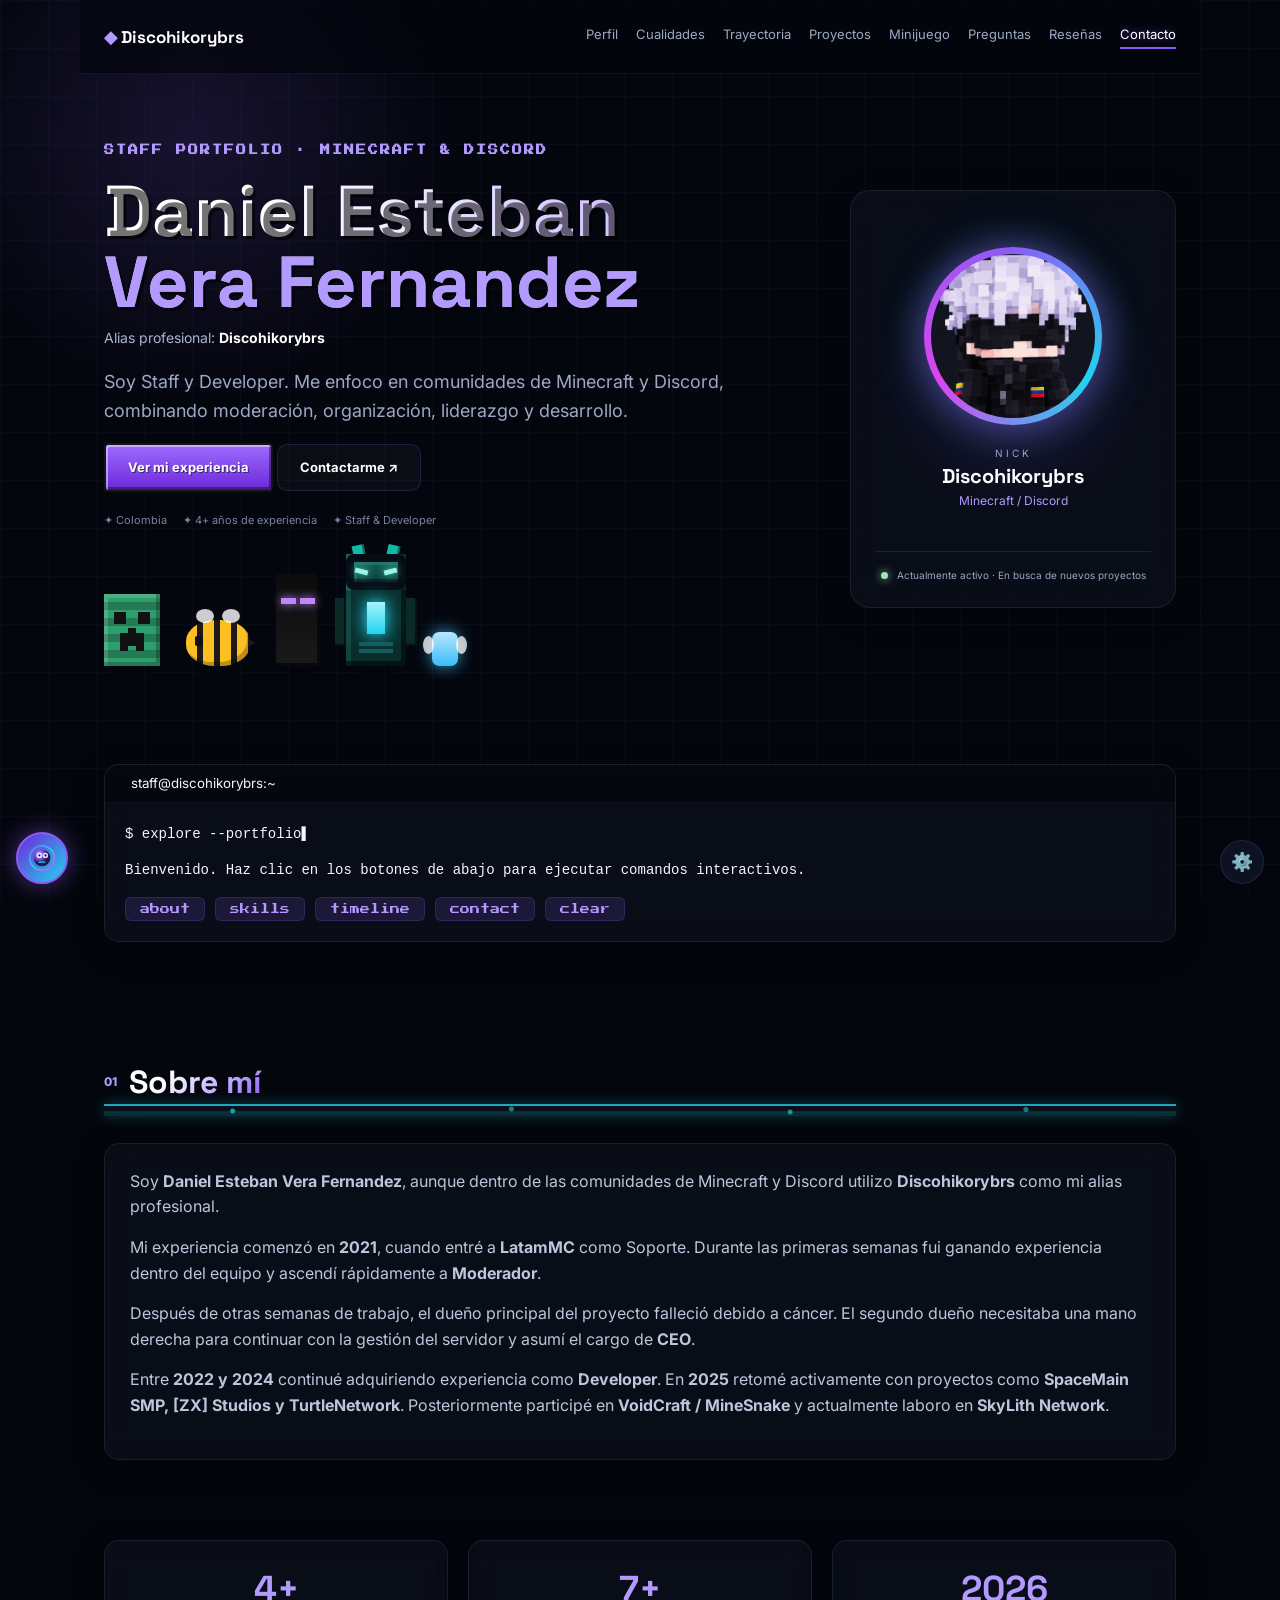
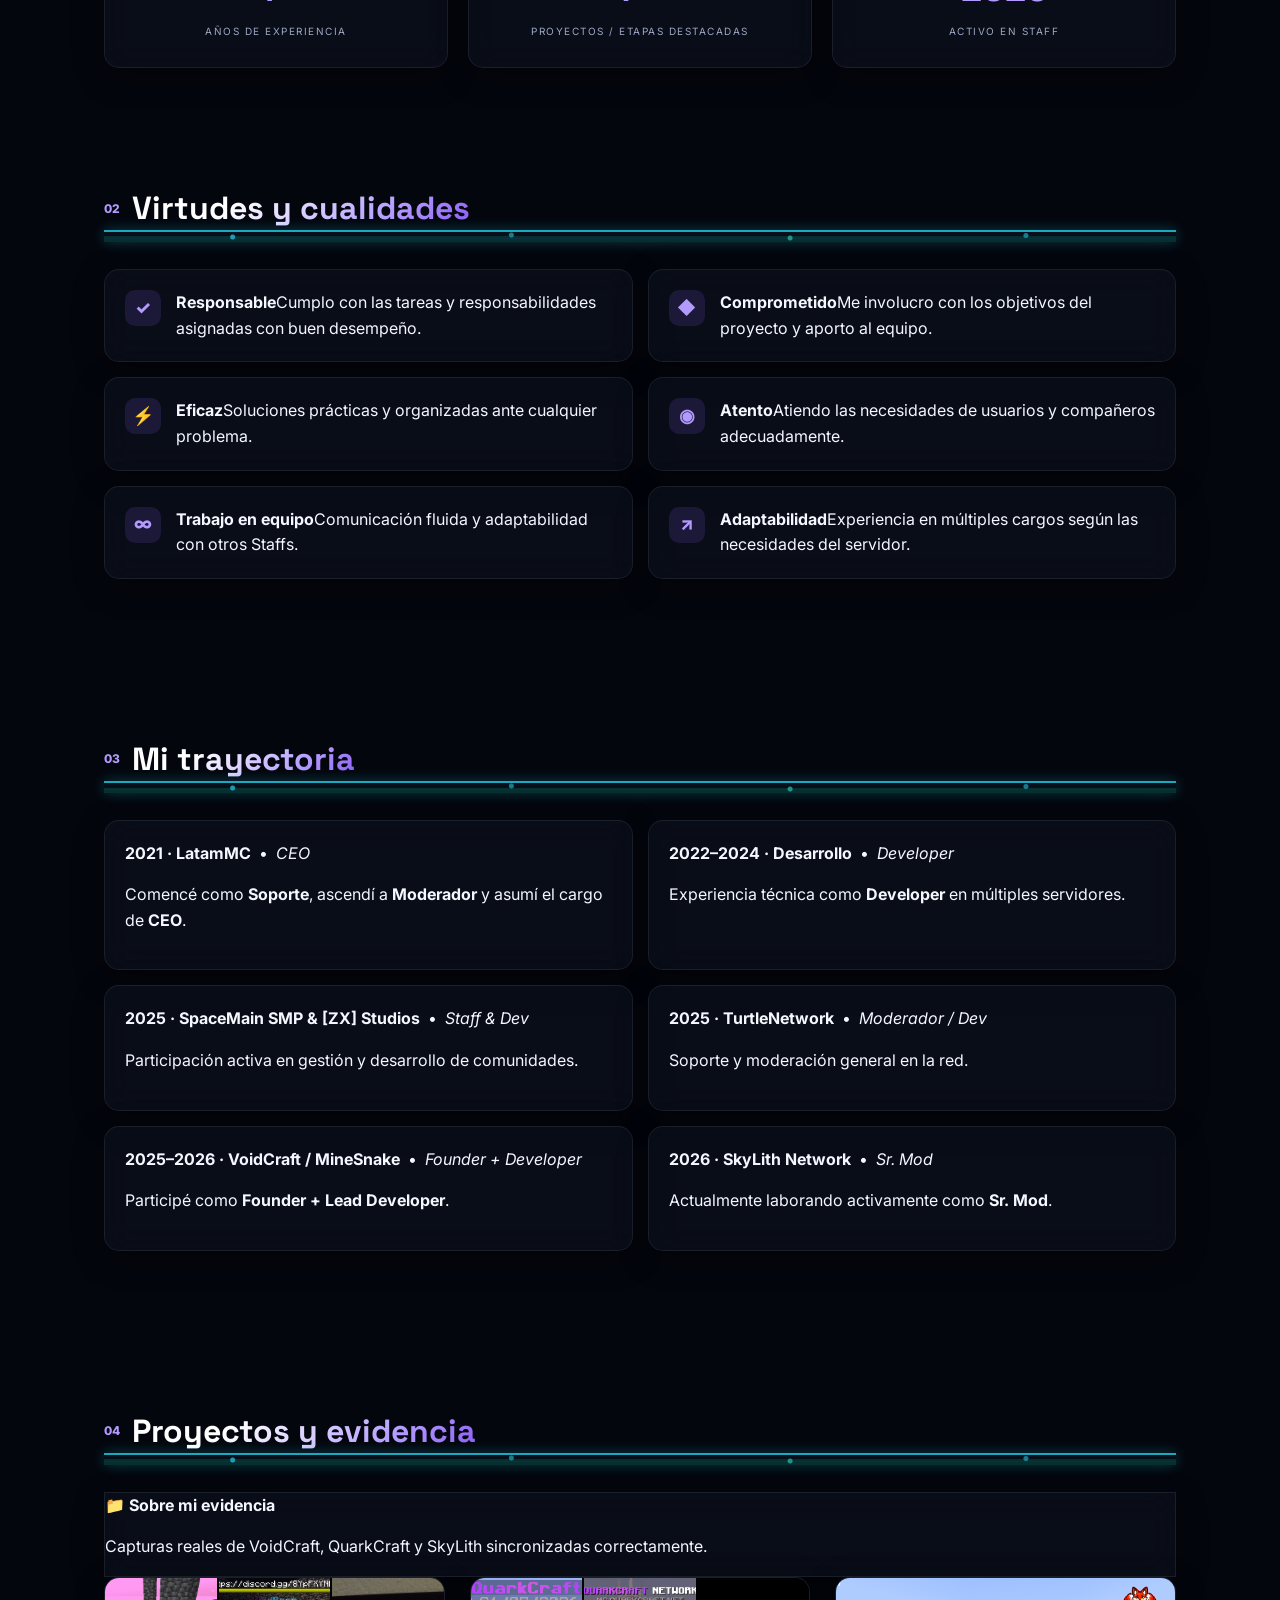
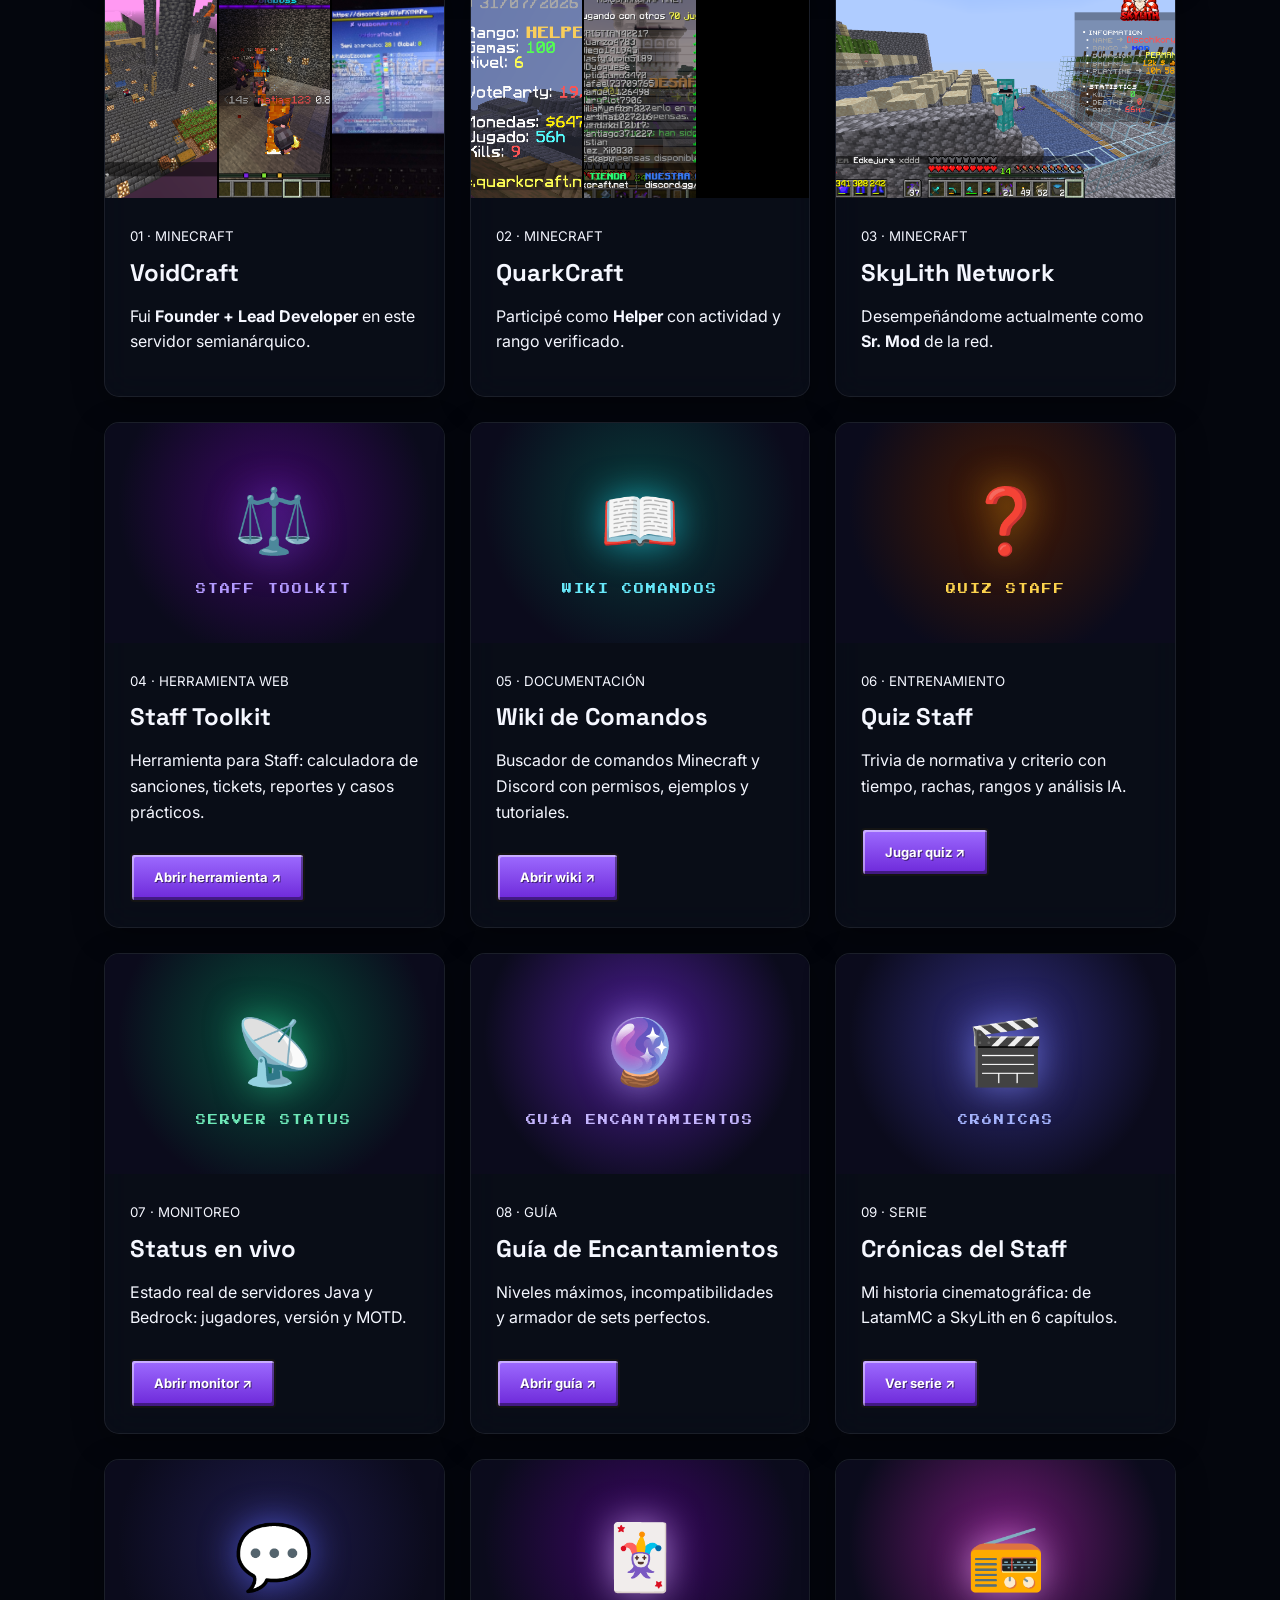
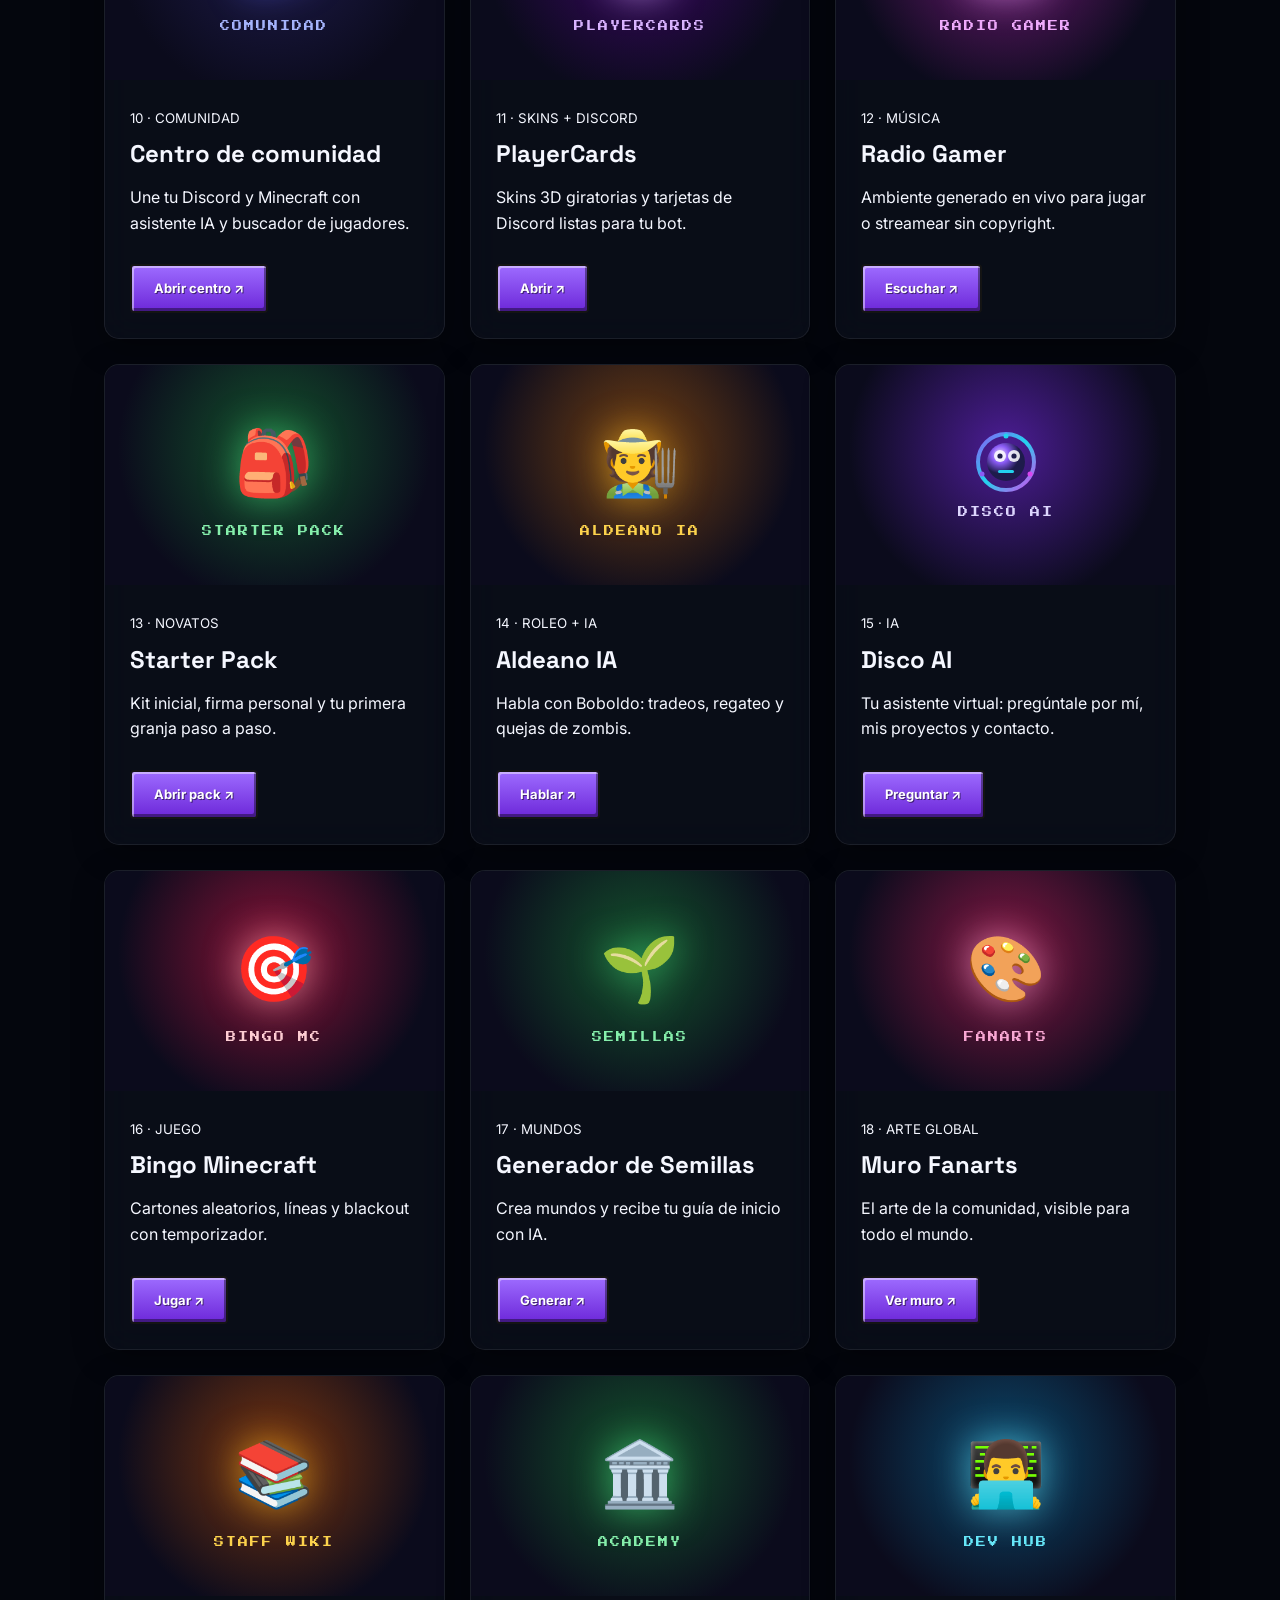
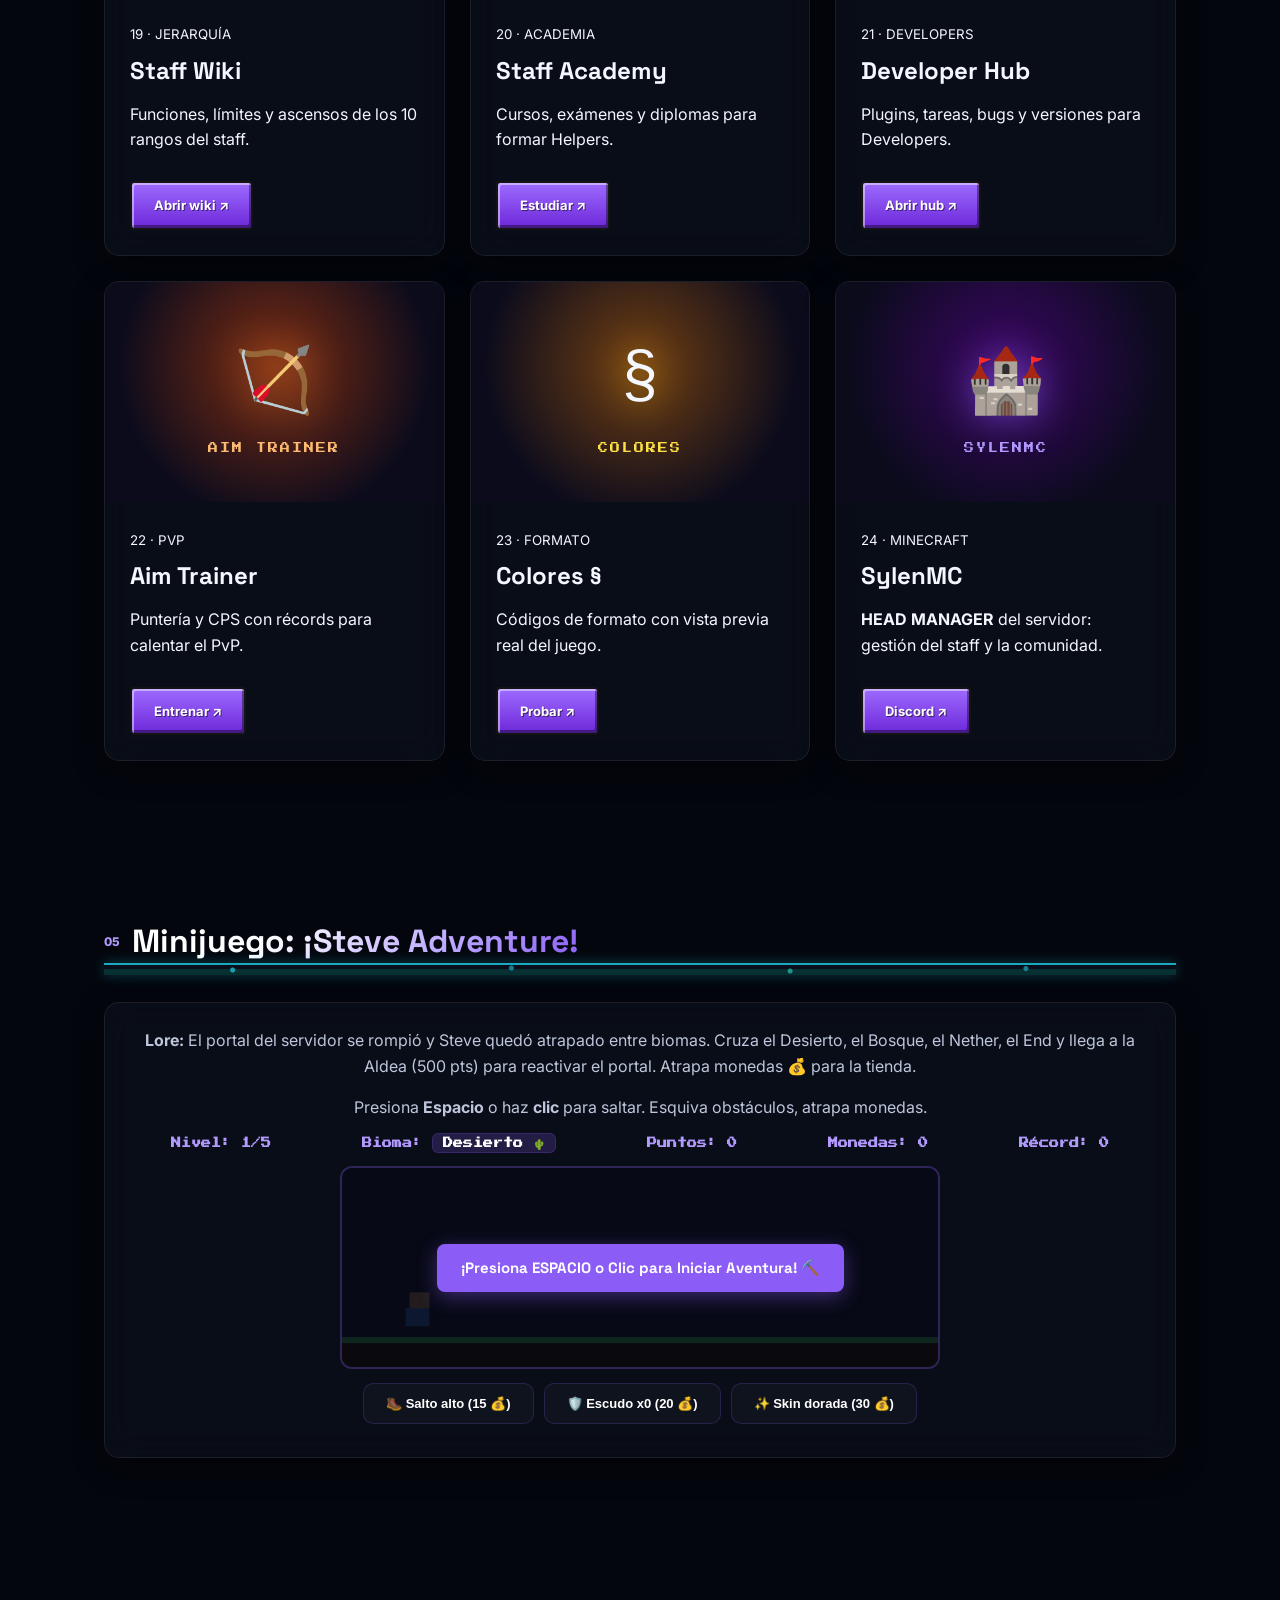
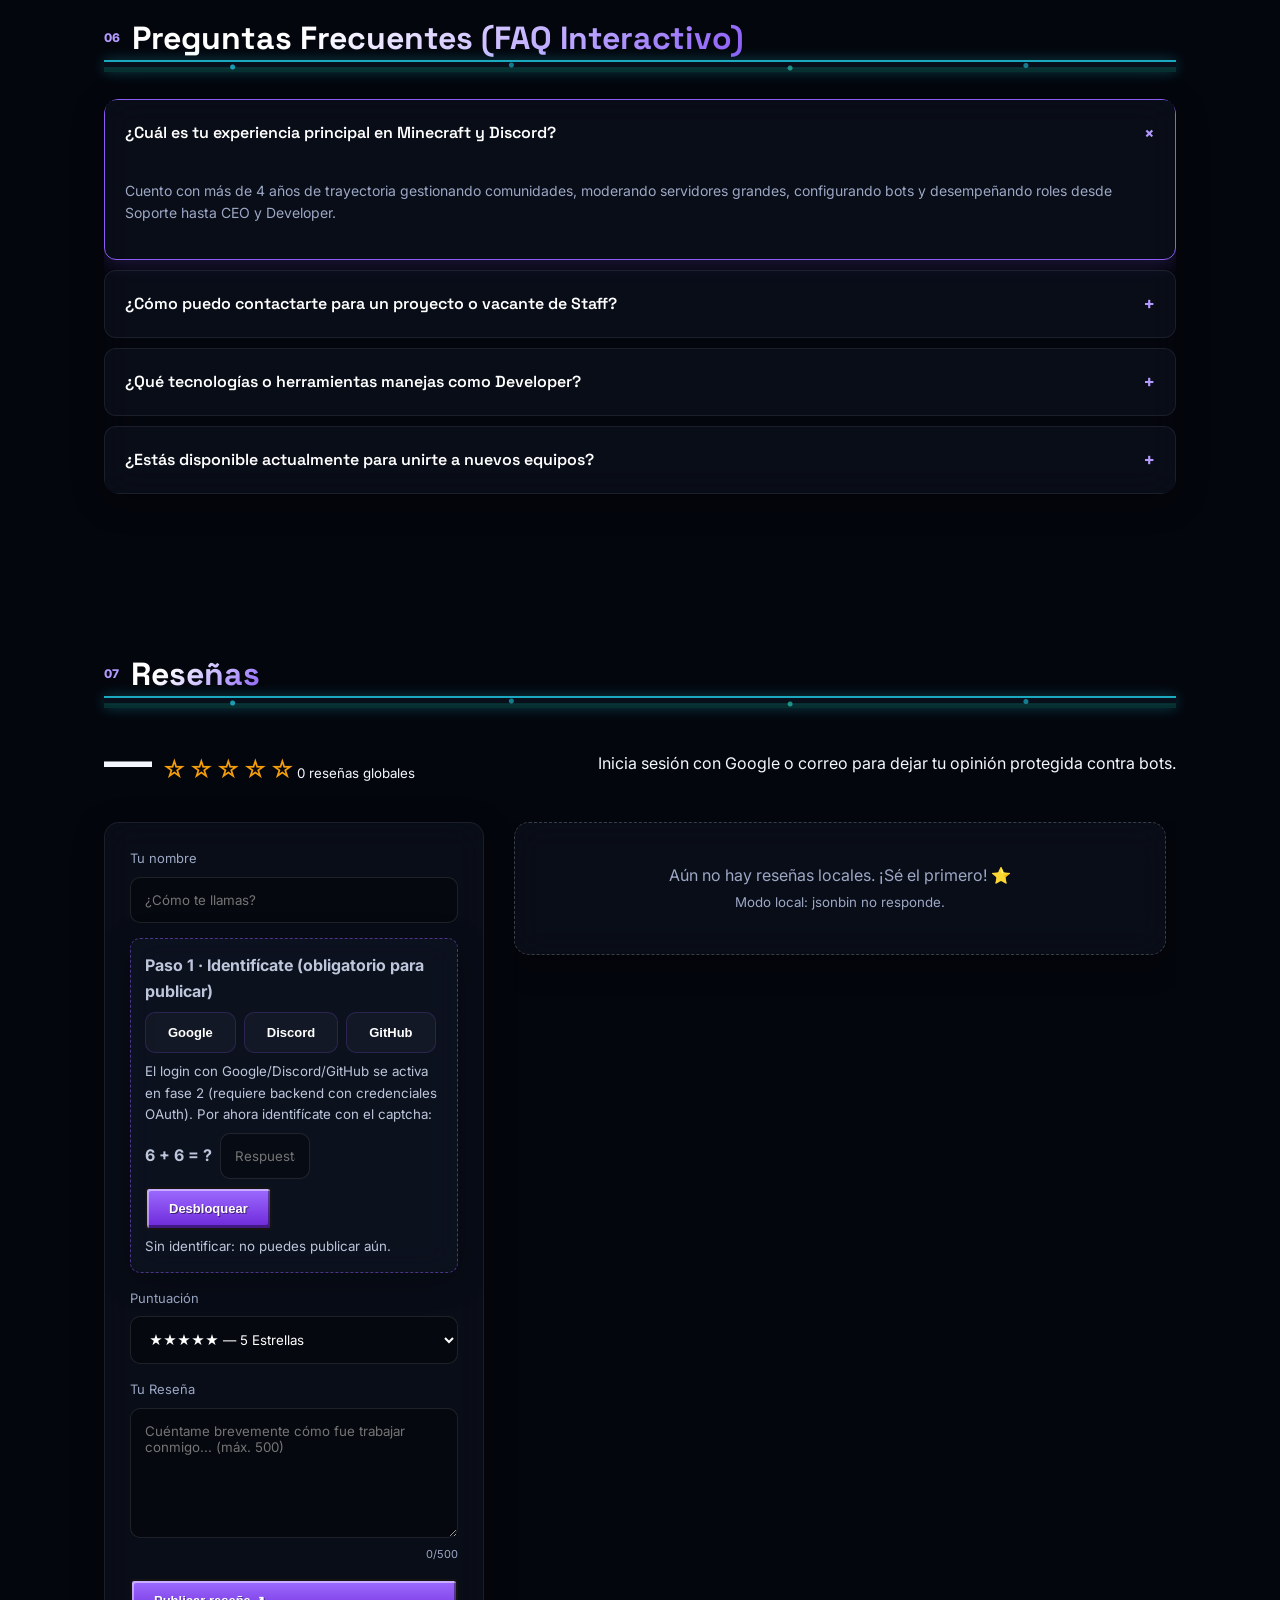
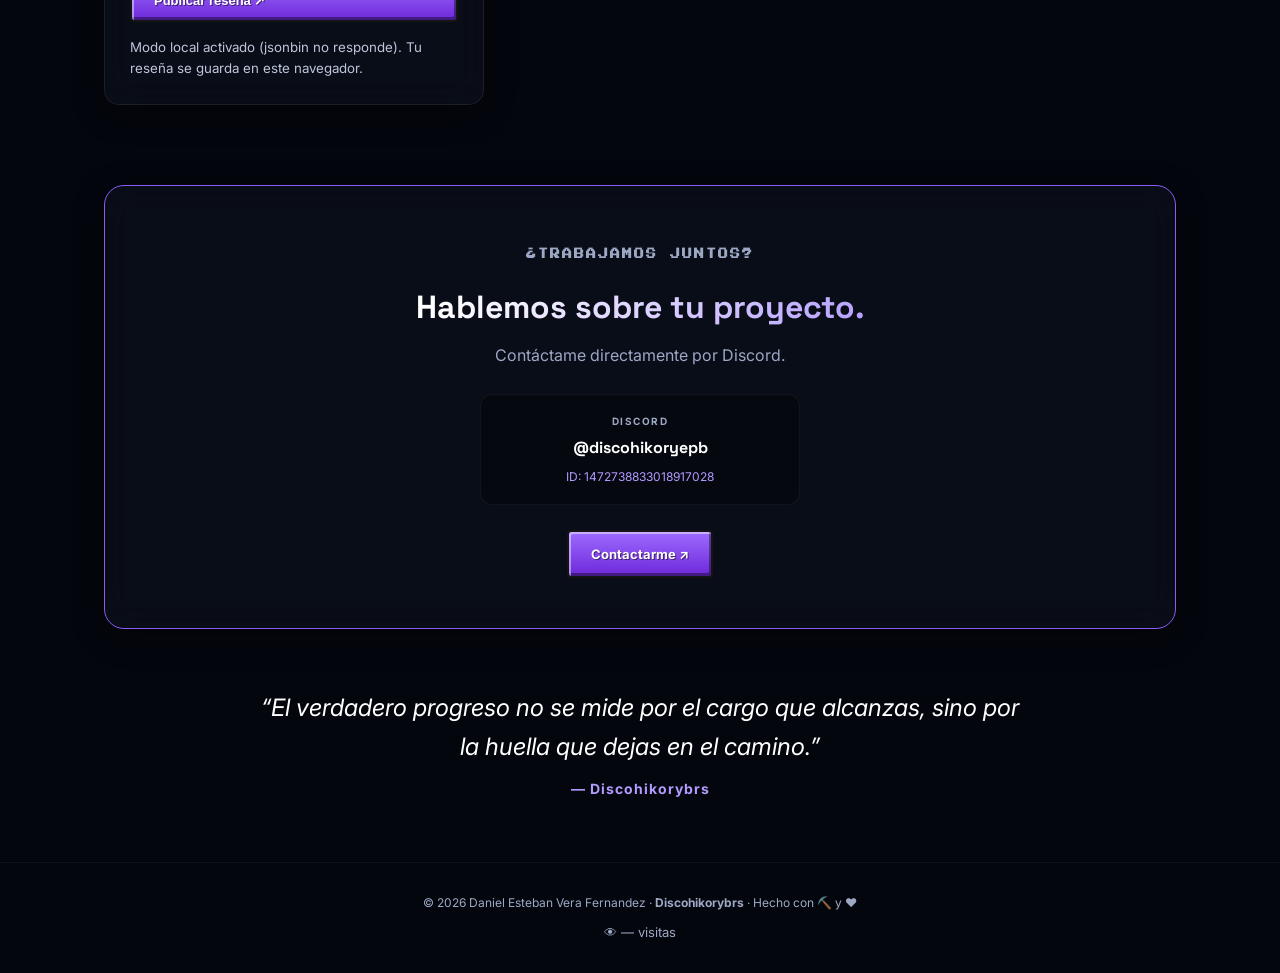
==== commit e1ccf871: "Agrega proyecto 24: SylenMC (HEAD MANAGER)" ====
--- a/index.html
+++ b/index.html
@@ -468,6 +468,12 @@
       </div>
       <div class="project-body"><small>23 · FORMATO</small><h3>Colores §</h3><p>Códigos de formato con vista previa real del juego.</p><a class="btn primary magnetic" href="https://discohikory.github.io/Colores-MC/" target="_blank" rel="noopener" style="margin-top:12px;">Probar ↗</a></div>
     </article>
+    <article class="project-card glass">
+      <div class="project-images gallery">
+        <div class="toolkit-thumb sylen-thumb" aria-hidden="true"><span class="tk-icon">🏰</span><small>SYLENMC</small></div>
+      </div>
+      <div class="project-body"><small>24 · MINECRAFT</small><h3>SylenMC</h3><p><b>HEAD MANAGER</b> del servidor: gestión del staff y la comunidad.</p><a class="btn primary magnetic" href="https://discord.gg/uQFkw4ssKJ" target="_blank" rel="noopener" style="margin-top:12px;">Discord ↗</a></div>
+    </article>
   </div>
 </section>
 
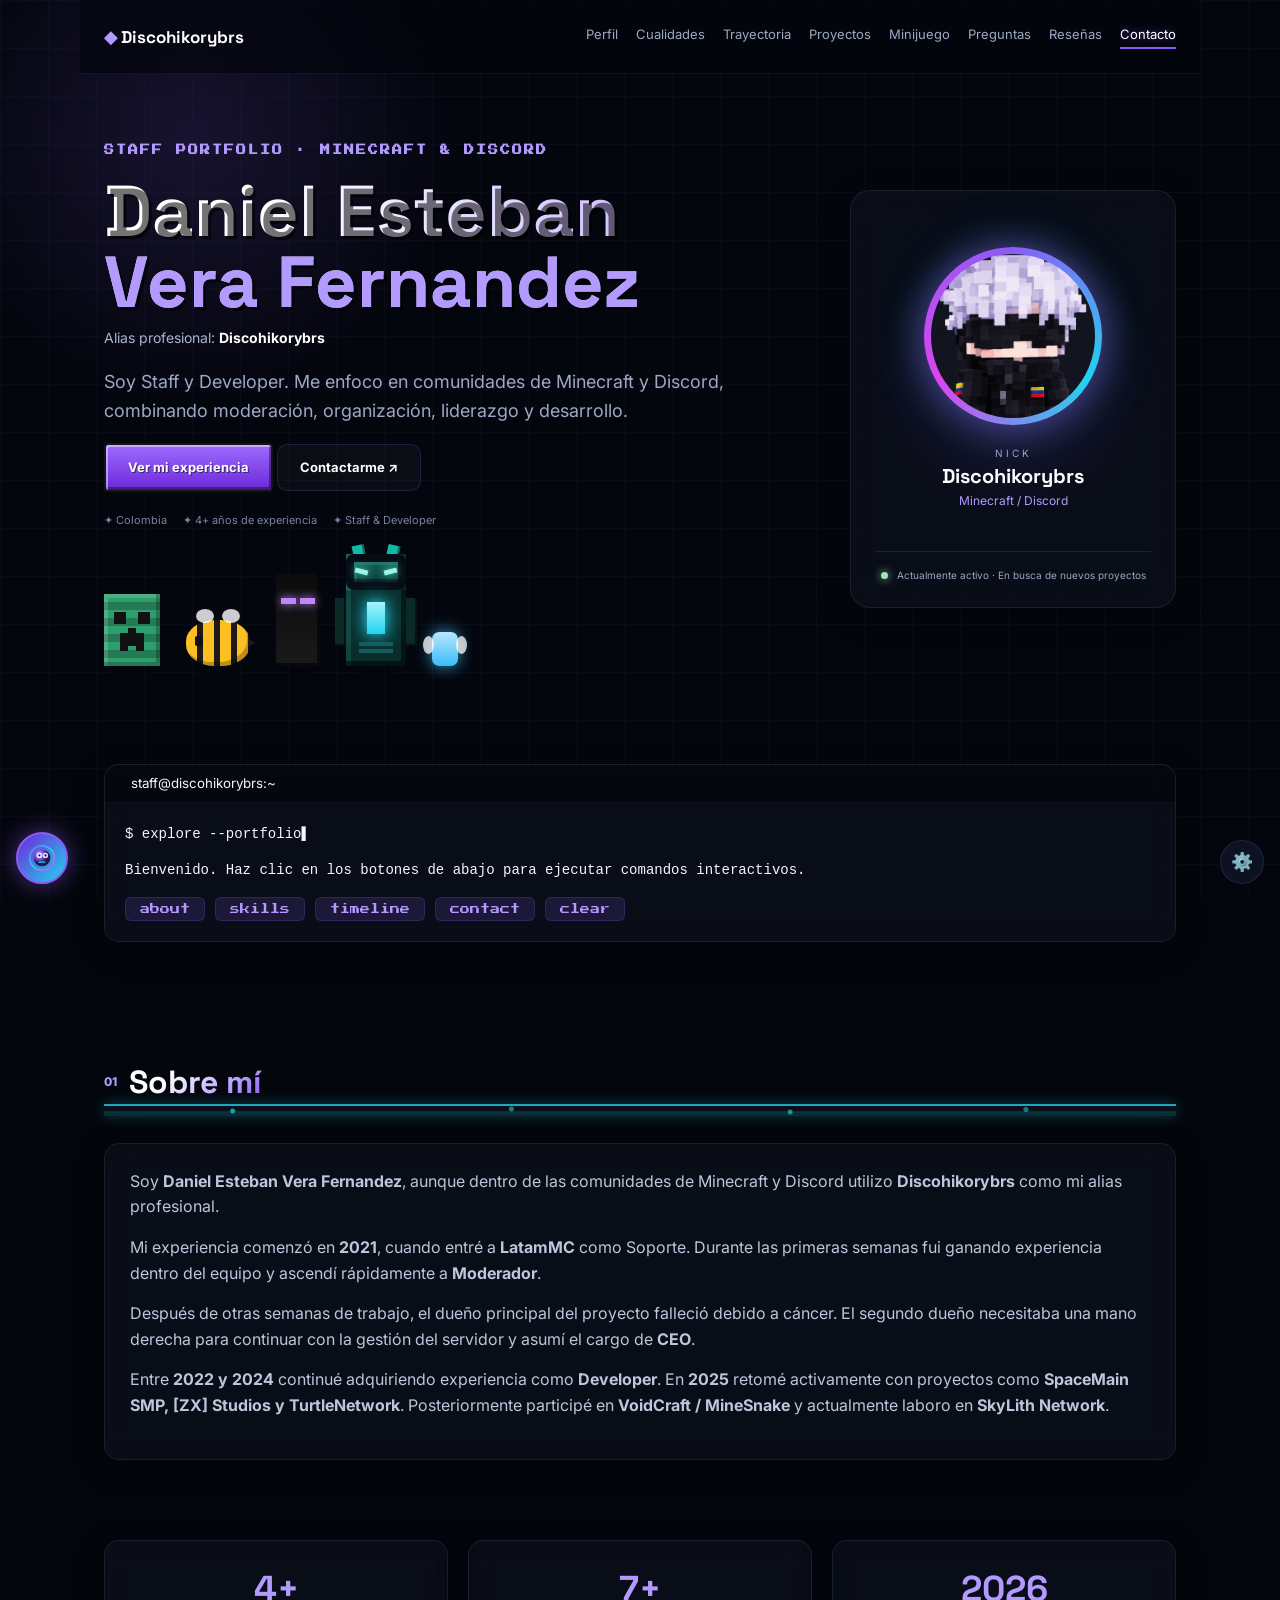
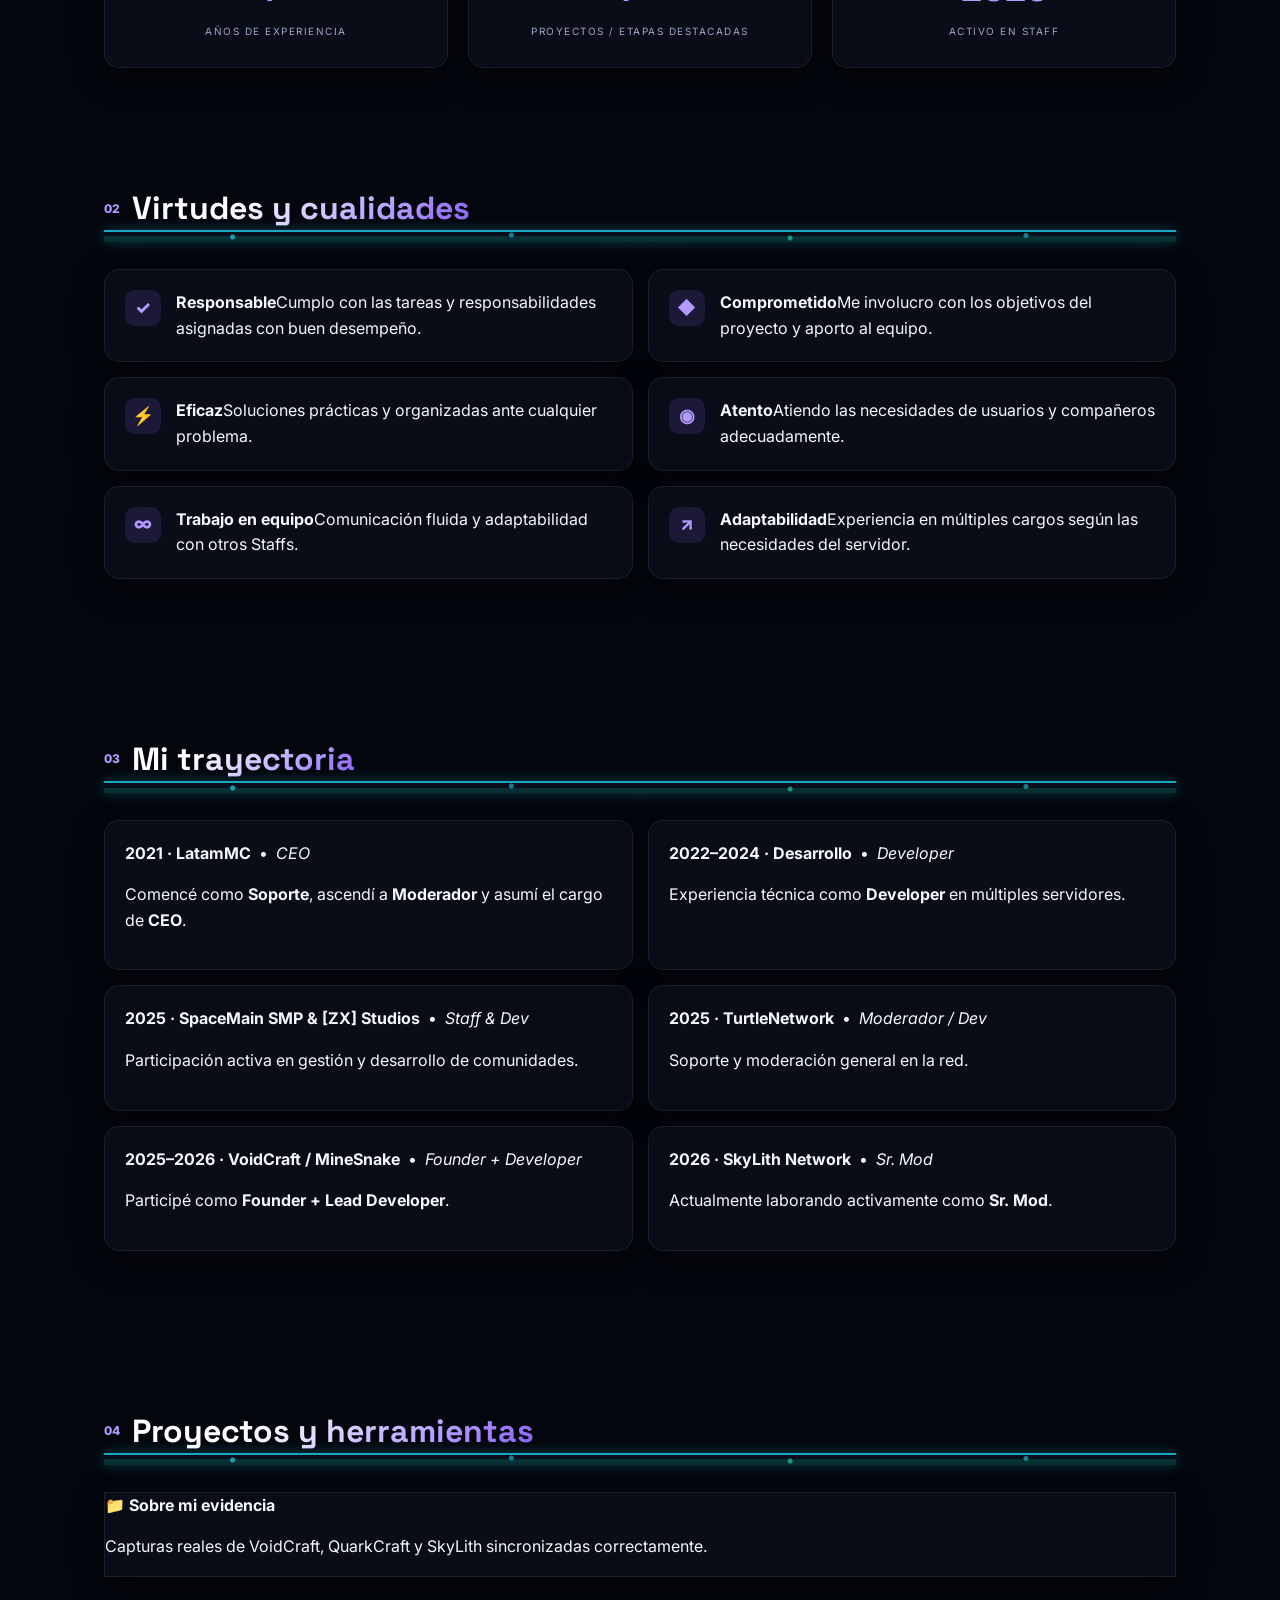
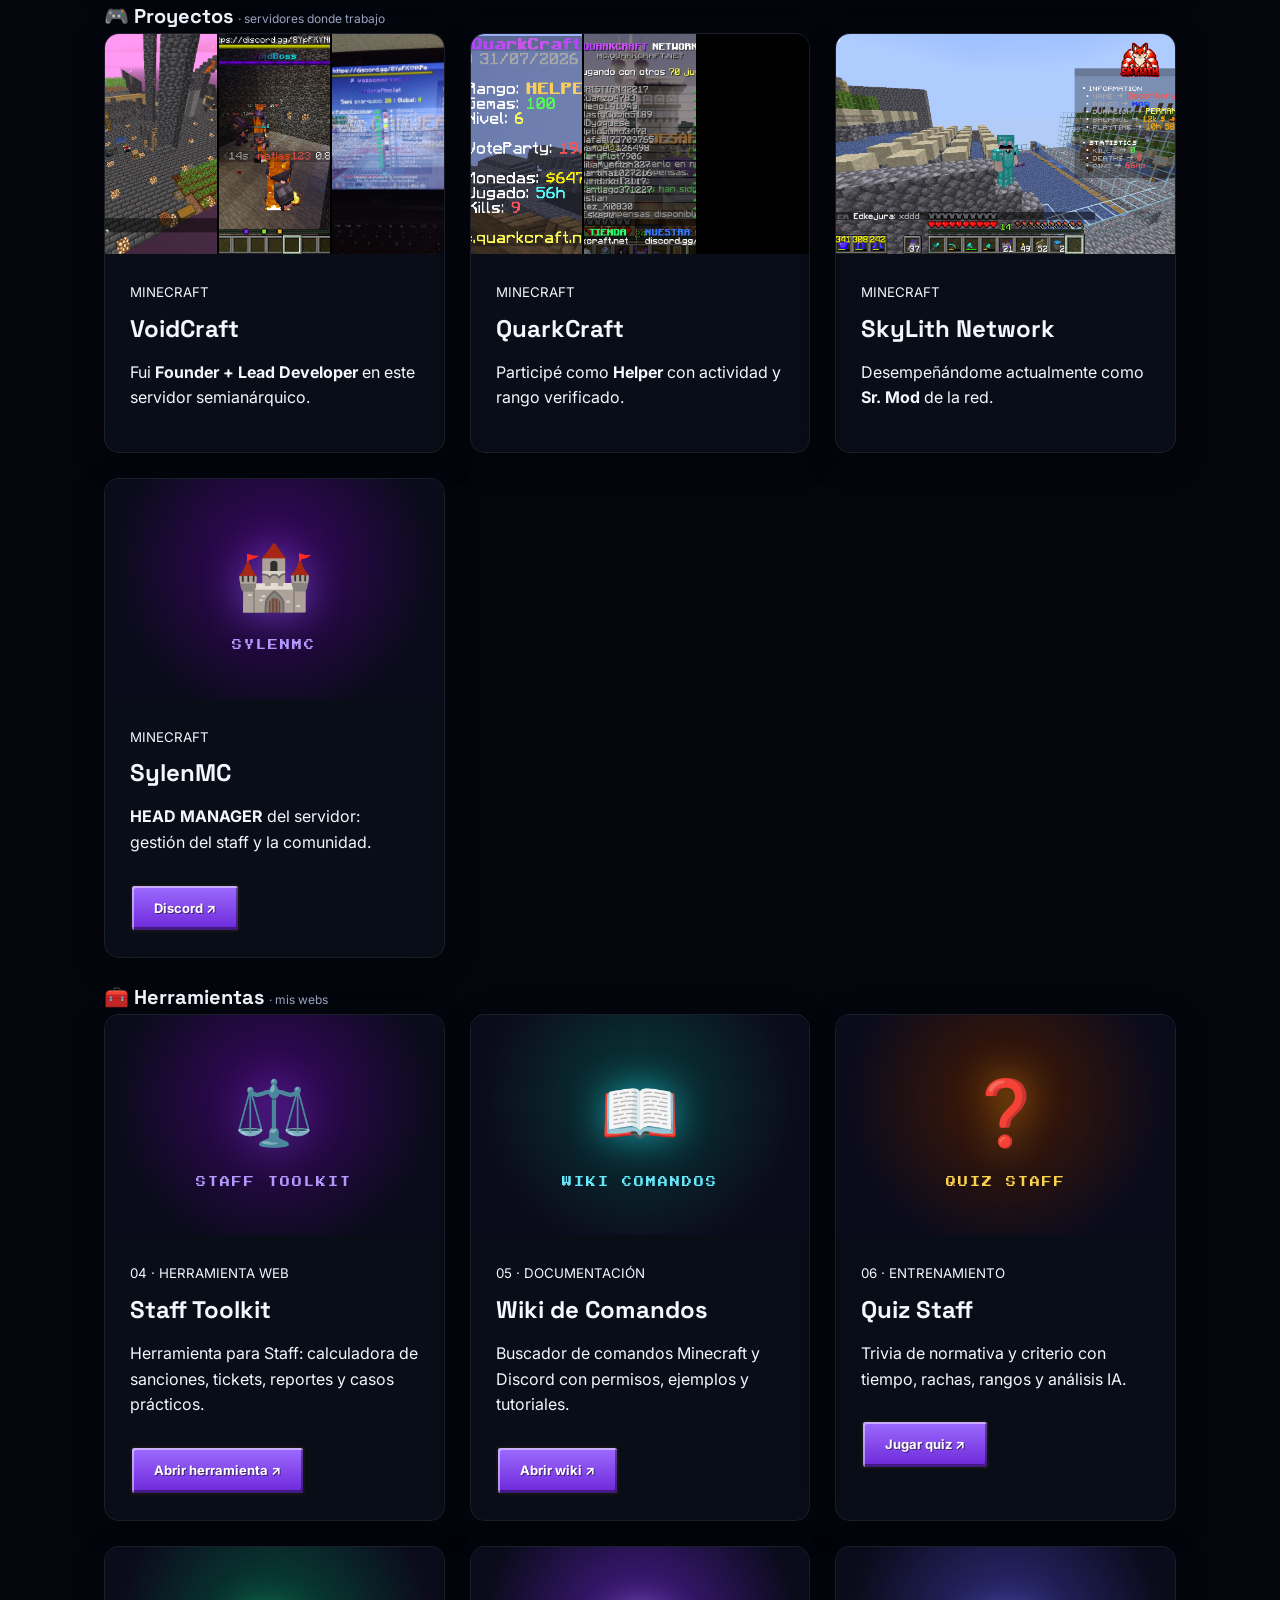
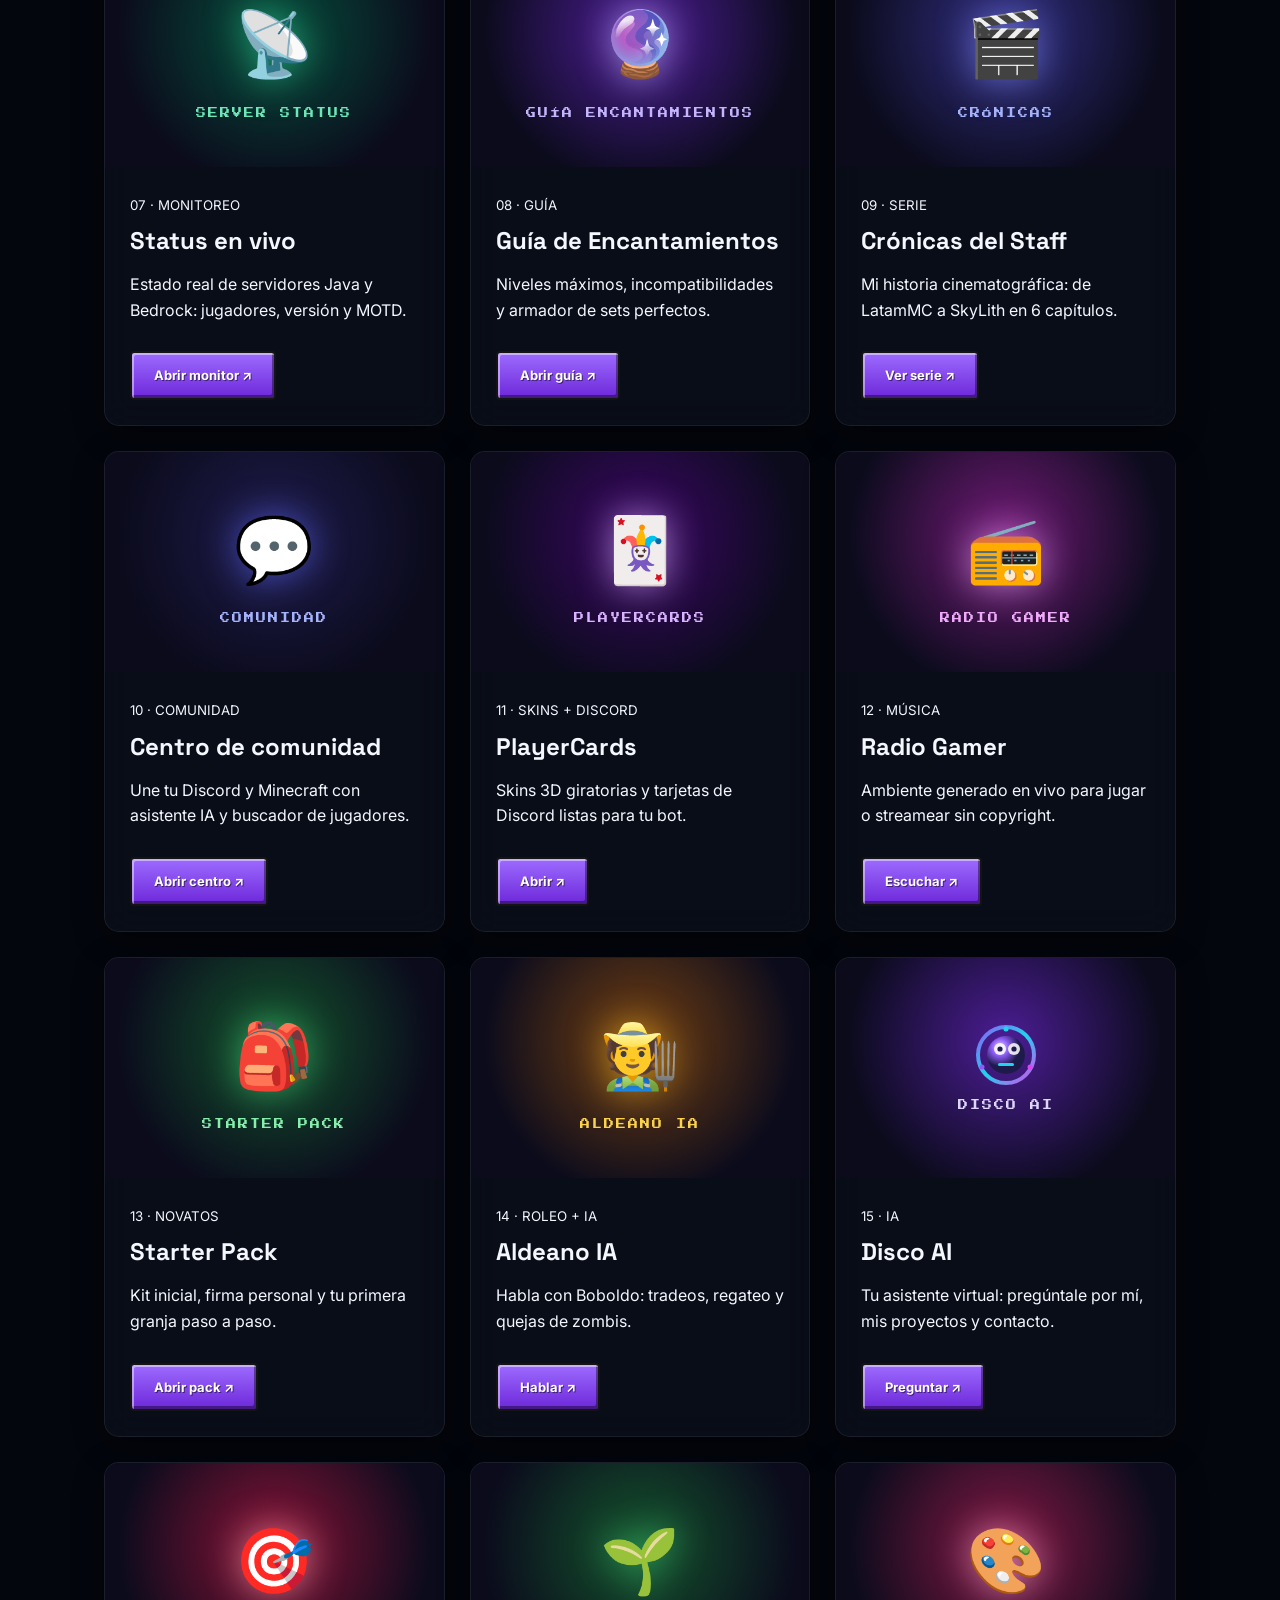
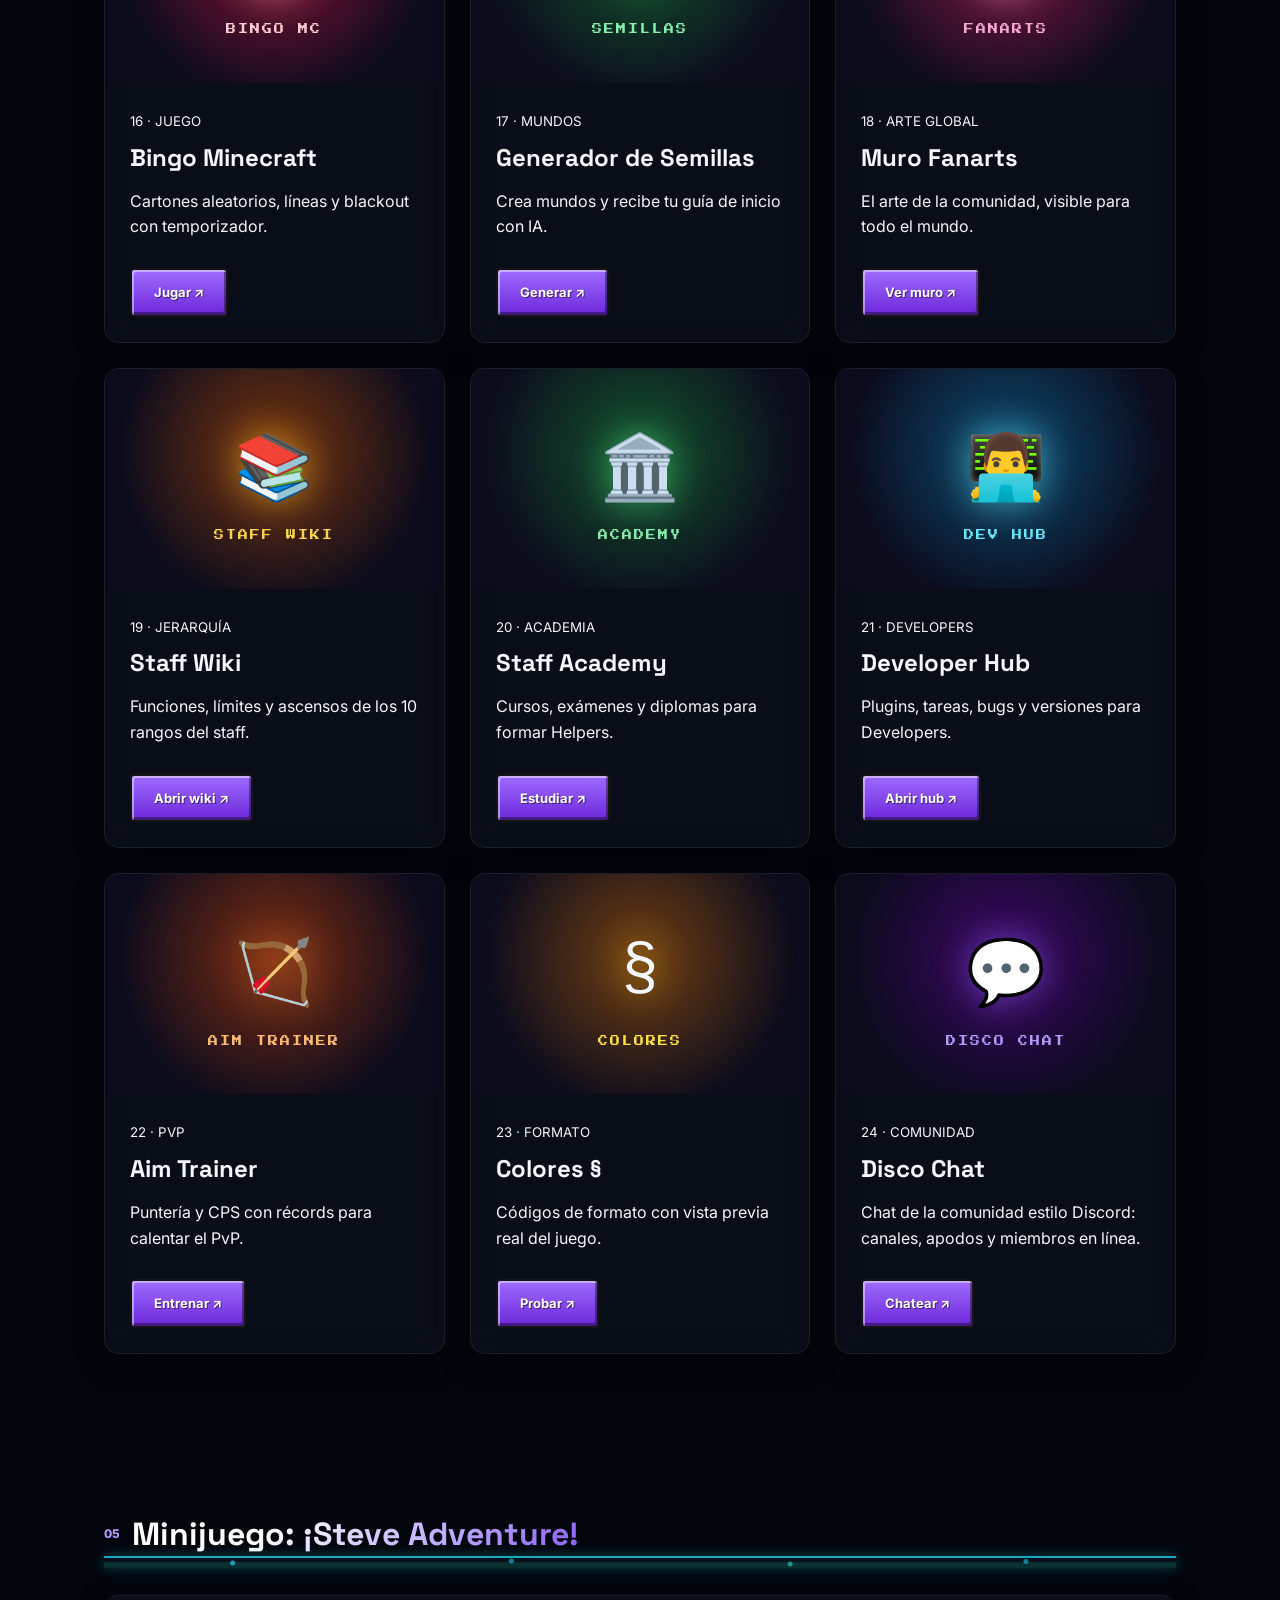
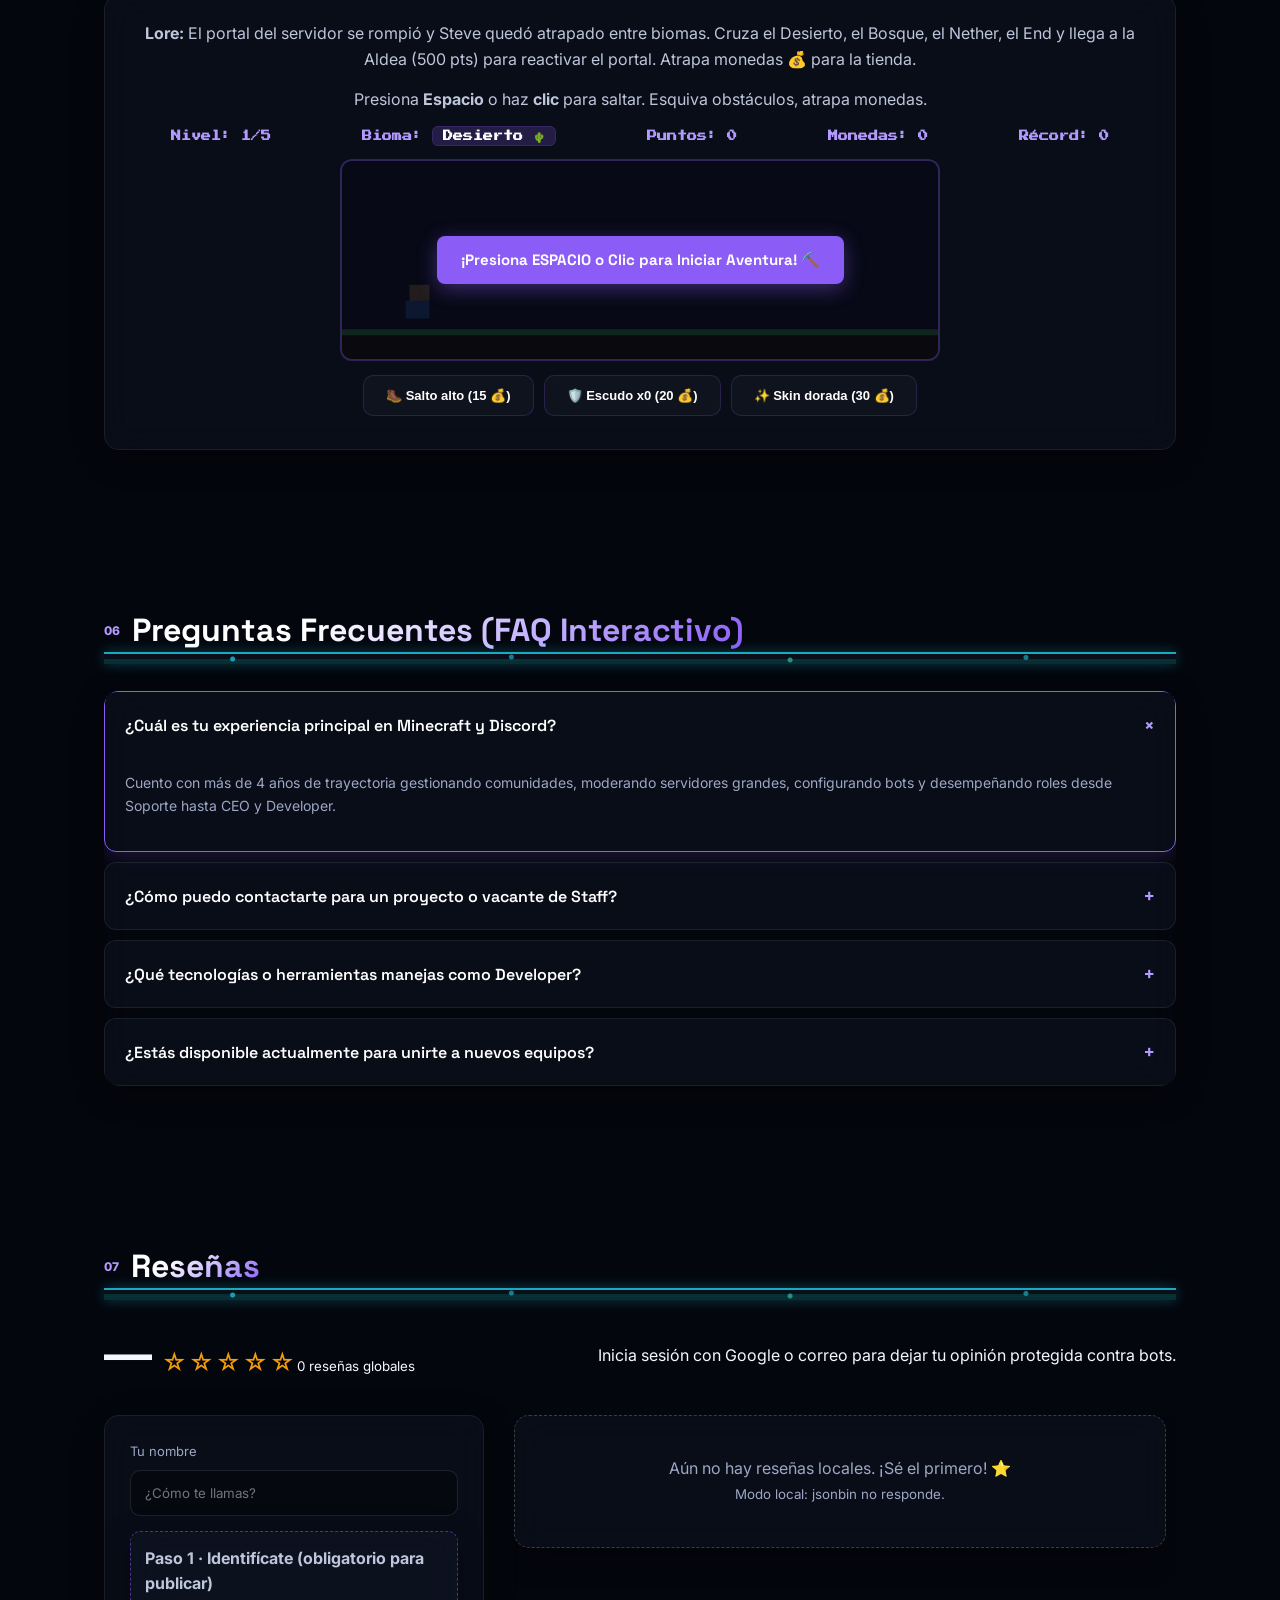
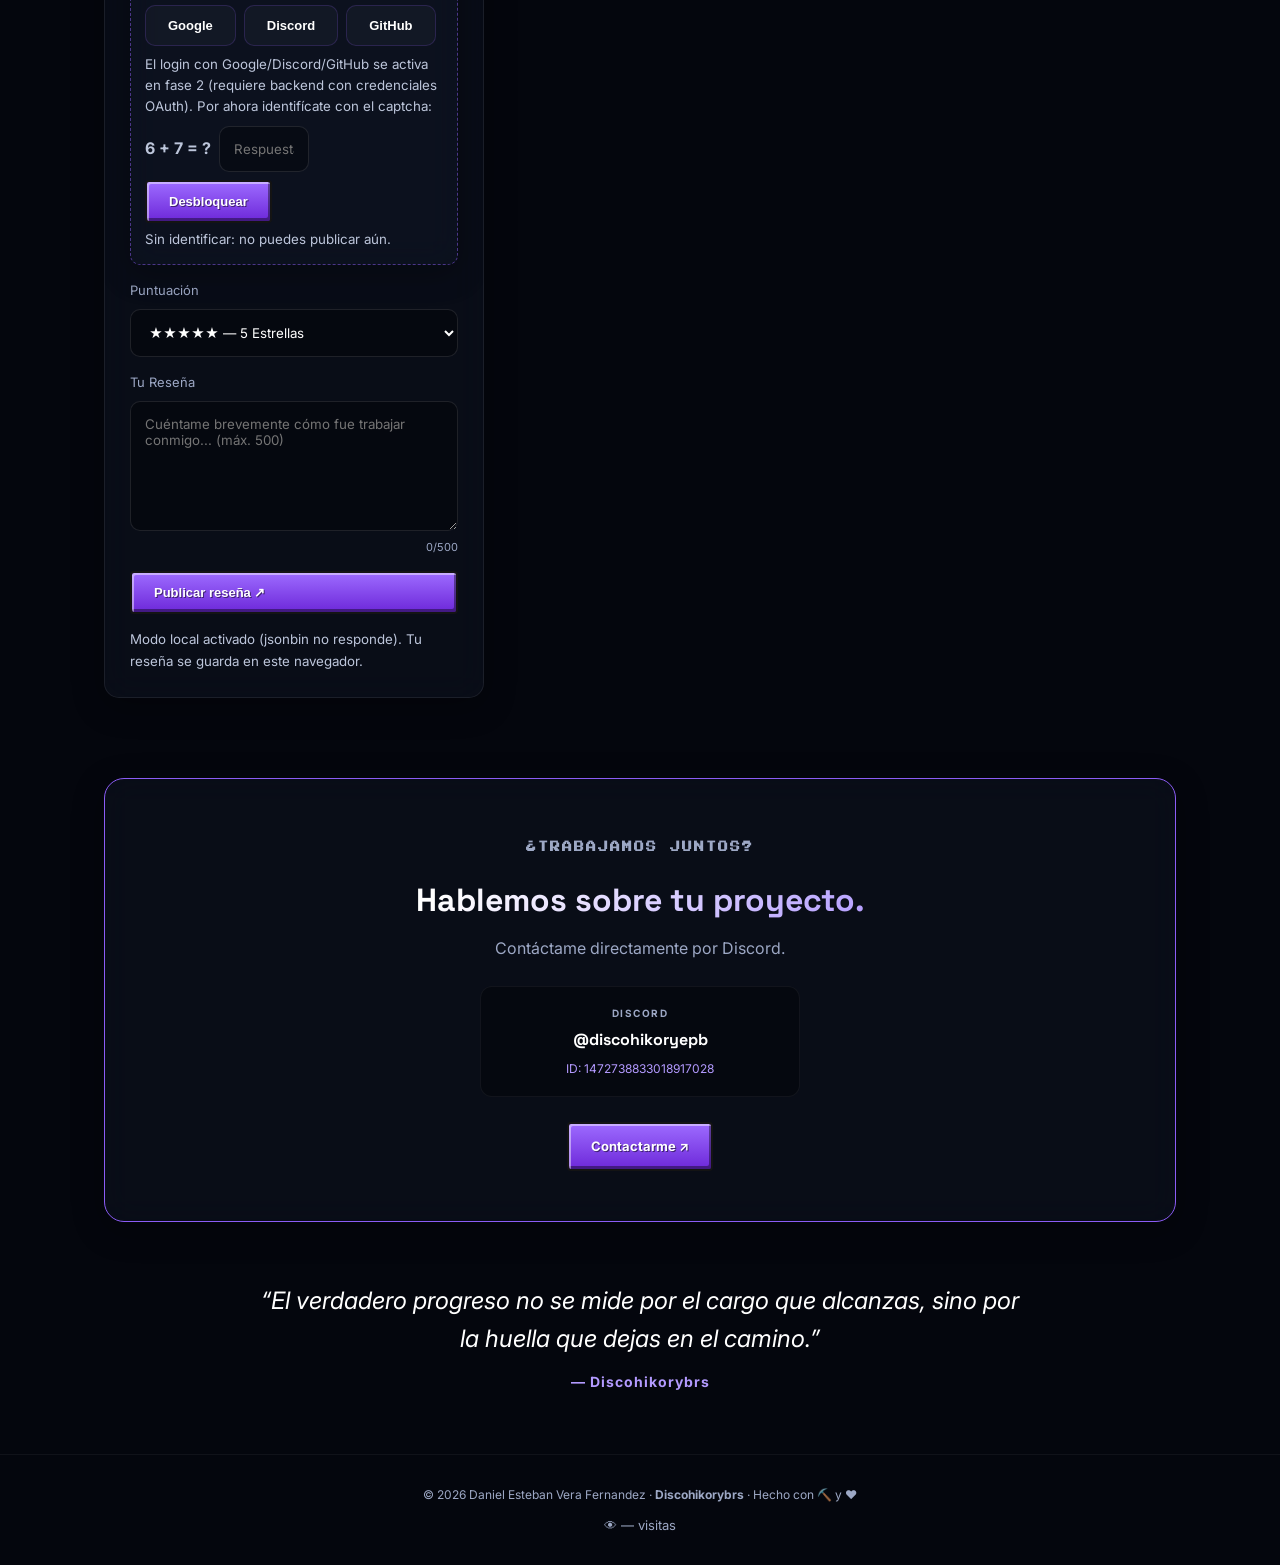
==== commit 33ae02c8: "Separa Proyectos y Herramientas + tarjeta Disco Chat" ====
--- a/index.html
+++ b/index.html
@@ -324,8 +324,9 @@
 </section>
 
 <section id="proyectos" class="section reveal">
-  <div class="title"><span>04</span><h2 class="gradient-title">Proyectos y evidencia</h2></div>
+  <div class="title"><span>04</span><h2 class="gradient-title">Proyectos y herramientas</h2></div>
   <div class="evidence-note glass"><b>📁 Sobre mi evidencia</b><p>Capturas reales de VoidCraft, QuarkCraft y SkyLith sincronizadas correctamente.</p></div>
+  <h3 style="font:700 20px 'Space Grotesk';margin:26px 0 4px">🎮 Proyectos <small style="font:400 12px Inter,sans-serif;color:var(--muted,#9da8c5)">· servidores donde trabajo</small></h3>
   <div class="project-grid">
     <article class="project-card glass">
       <div class="project-images three gallery">
@@ -333,21 +334,30 @@
         <img src="voidcraft-2_3.jpg" alt="VoidCraft 2" loading="lazy">
         <img src="voidcraft-3_3.jpg" alt="VoidCraft 3" loading="lazy">
       </div>
-      <div class="project-body"><small>01 · MINECRAFT</small><h3>VoidCraft</h3><p>Fui <b>Founder + Lead Developer</b> en este servidor semianárquico.</p></div>
+      <div class="project-body"><small>MINECRAFT</small><h3>VoidCraft</h3><p>Fui <b>Founder + Lead Developer</b> en este servidor semianárquico.</p></div>
     </article>
     <article class="project-card glass">
       <div class="project-images gallery">
         <img src="quarkcraft-1_2.jpg" alt="QuarkCraft 1" loading="lazy">
         <img src="quarkcraft-2_2.jpg" alt="QuarkCraft 2" loading="lazy">
       </div>
-      <div class="project-body"><small>02 · MINECRAFT</small><h3>QuarkCraft</h3><p>Participé como <b>Helper</b> con actividad y rango verificado.</p></div>
+      <div class="project-body"><small>MINECRAFT</small><h3>QuarkCraft</h3><p>Participé como <b>Helper</b> con actividad y rango verificado.</p></div>
     </article>
     <article class="project-card glass">
       <div class="project-images gallery">
         <img src="Captura%20de%20pantalla%202026-09-16%20142803.png" alt="SkyLith Network" loading="lazy">
       </div>
-      <div class="project-body"><small>03 · MINECRAFT</small><h3>SkyLith Network</h3><p>Desempeñándome actualmente como <b>Sr. Mod</b> de la red.</p></div>
-    </article>
+      <div class="project-body"><small>MINECRAFT</small><h3>SkyLith Network</h3><p>Desempeñándome actualmente como <b>Sr. Mod</b> de la red.</p></div>
+    </article>
+    <article class="project-card glass">
+      <div class="project-images gallery">
+        <div class="toolkit-thumb sylen-thumb" aria-hidden="true"><span class="tk-icon">🏰</span><small>SYLENMC</small></div>
+      </div>
+      <div class="project-body"><small>MINECRAFT</small><h3>SylenMC</h3><p><b>HEAD MANAGER</b> del servidor: gestión del staff y la comunidad.</p><a class="btn primary magnetic" href="https://discord.gg/uQFkw4ssKJ" target="_blank" rel="noopener" style="margin-top:12px;">Discord ↗</a></div>
+    </article>
+  </div>
+  <h3 style="font:700 20px 'Space Grotesk';margin:26px 0 4px">🧰 Herramientas <small style="font:400 12px Inter,sans-serif;color:var(--muted,#9da8c5)">· mis webs</small></h3>
+  <div class="project-grid">
     <article class="project-card glass">
       <div class="project-images gallery">
         <div class="toolkit-thumb" aria-hidden="true"><span class="tk-icon">⚖️</span><small>STAFF TOOLKIT</small></div>
@@ -470,9 +480,9 @@
     </article>
     <article class="project-card glass">
       <div class="project-images gallery">
-        <div class="toolkit-thumb sylen-thumb" aria-hidden="true"><span class="tk-icon">🏰</span><small>SYLENMC</small></div>
-      </div>
-      <div class="project-body"><small>24 · MINECRAFT</small><h3>SylenMC</h3><p><b>HEAD MANAGER</b> del servidor: gestión del staff y la comunidad.</p><a class="btn primary magnetic" href="https://discord.gg/uQFkw4ssKJ" target="_blank" rel="noopener" style="margin-top:12px;">Discord ↗</a></div>
+        <div class="toolkit-thumb chat-thumb" aria-hidden="true"><span class="tk-icon">💬</span><small>DISCO CHAT</small></div>
+      </div>
+      <div class="project-body"><small>24 · COMUNIDAD</small><h3>Disco Chat</h3><p>Chat de la comunidad estilo Discord: canales, apodos y miembros en línea.</p><a class="btn primary magnetic" href="https://discohikory.github.io/Disco-Chat/" target="_blank" rel="noopener" style="margin-top:12px;">Chatear ↗</a></div>
     </article>
   </div>
 </section>
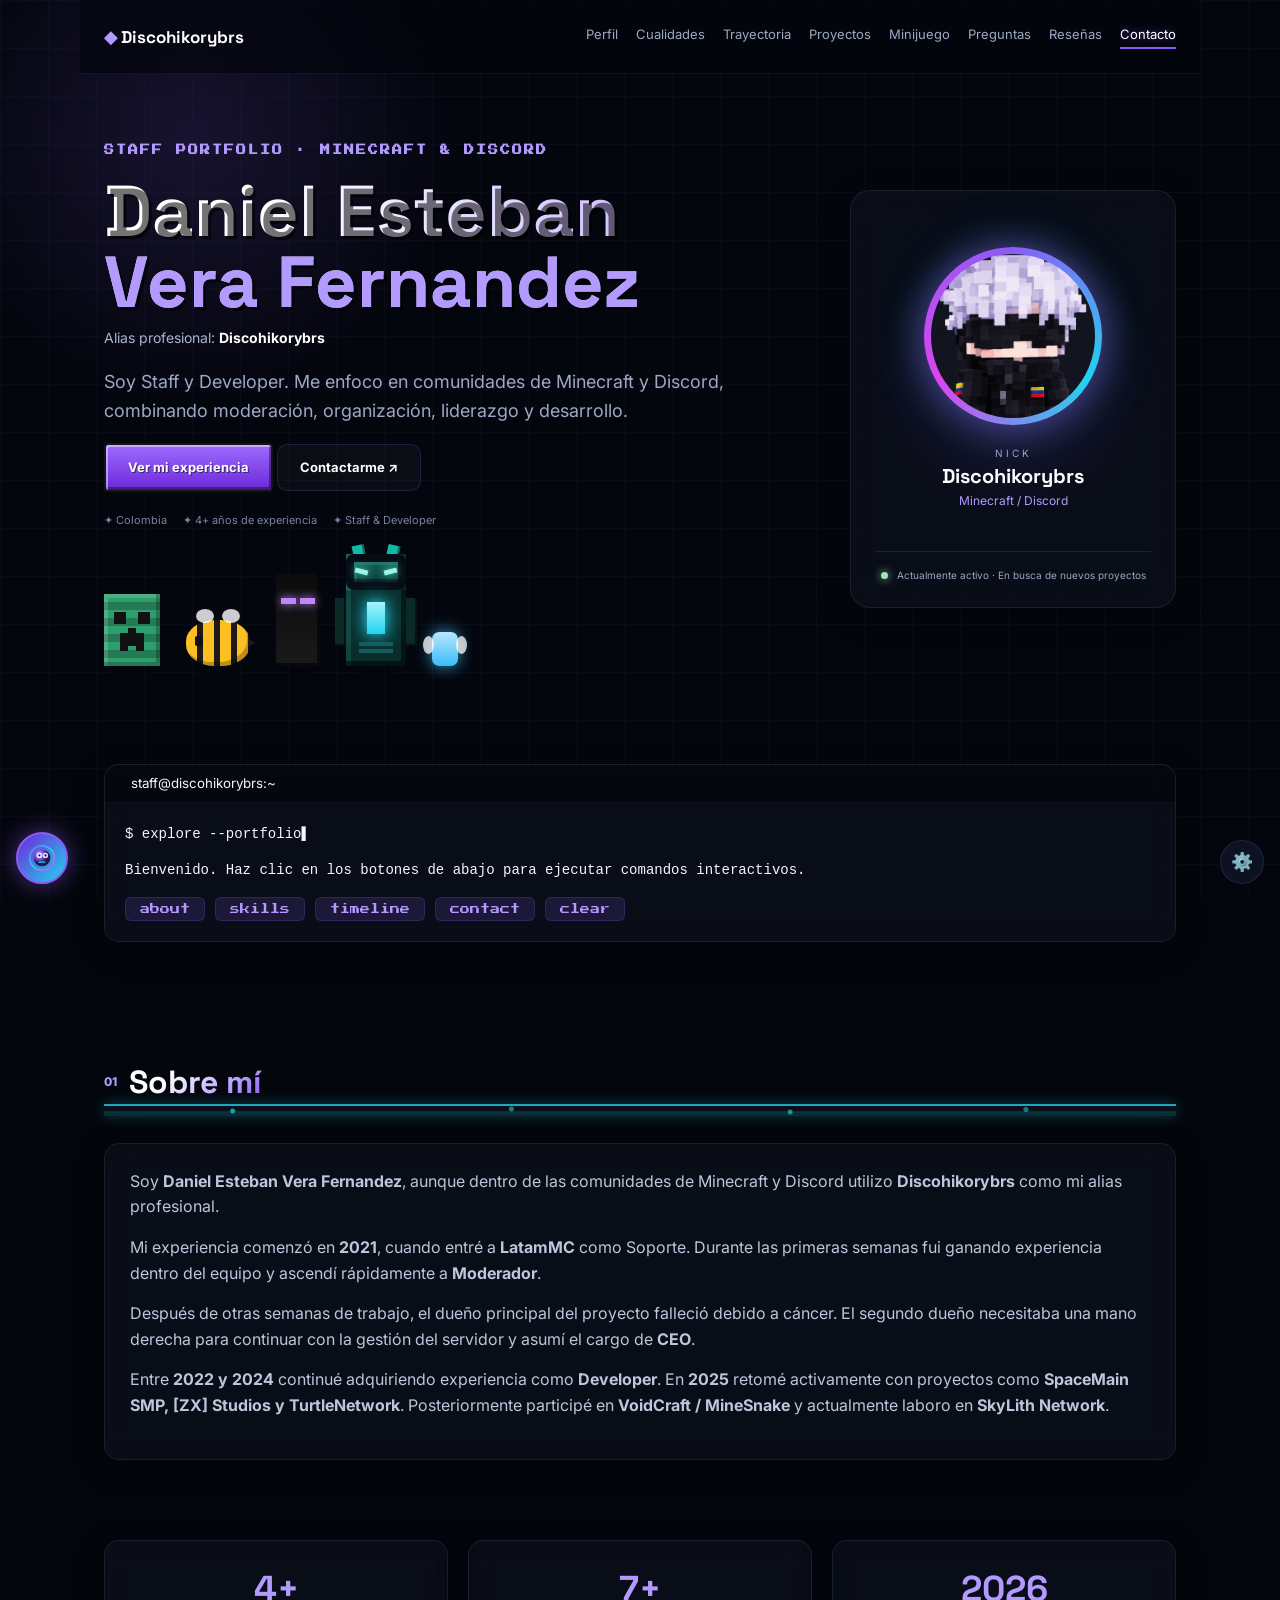
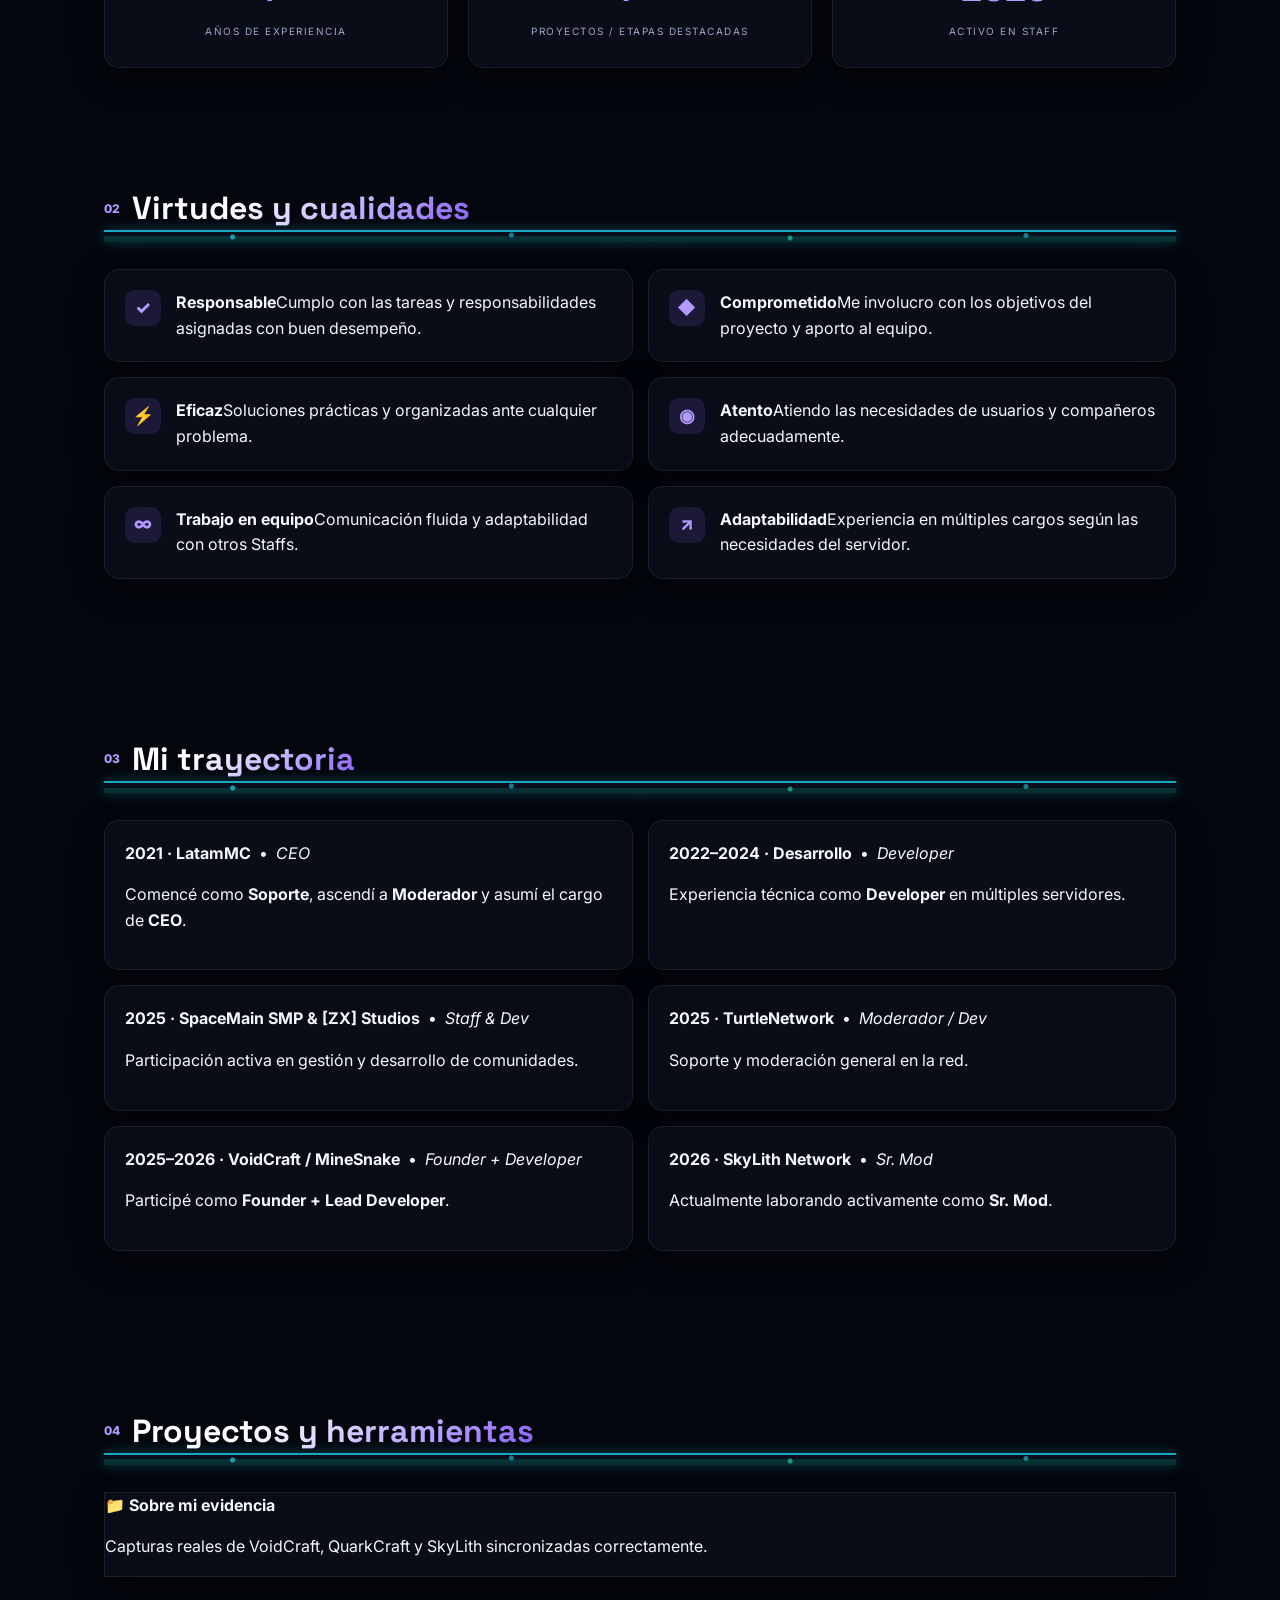
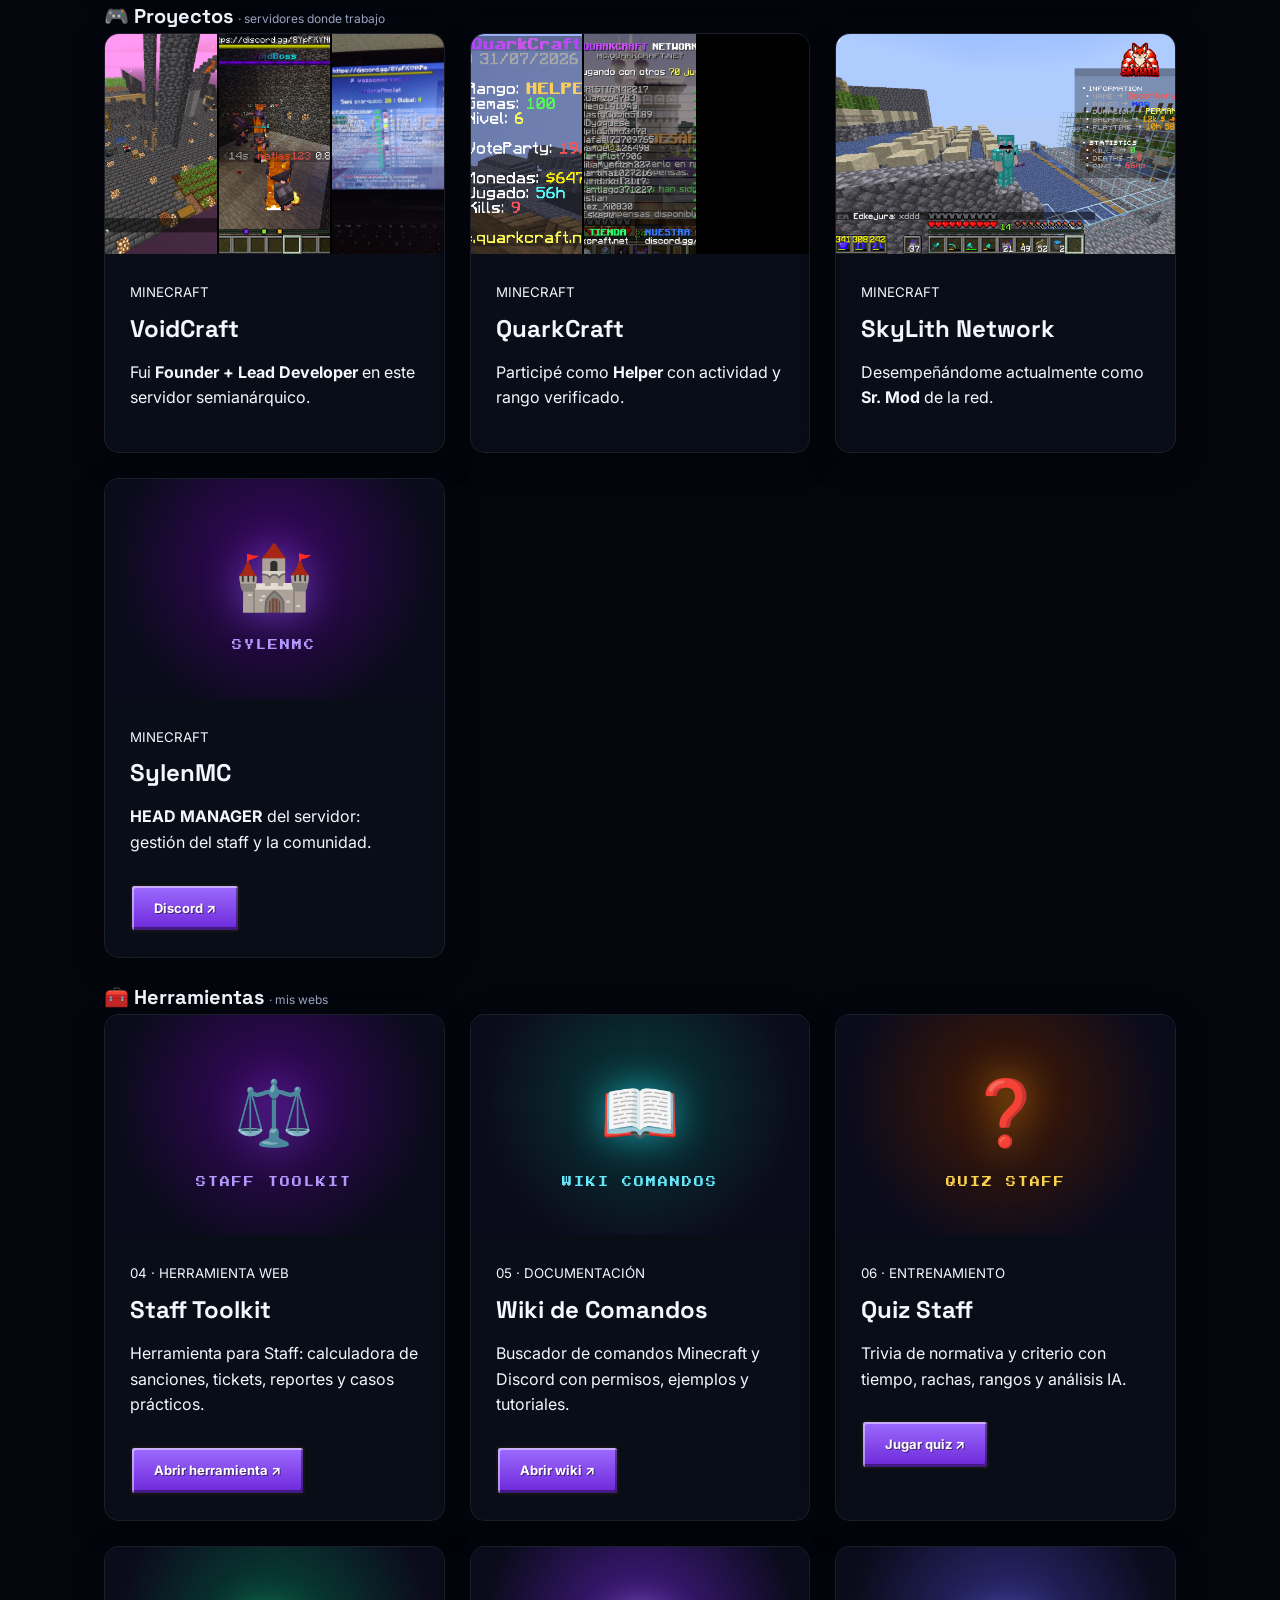
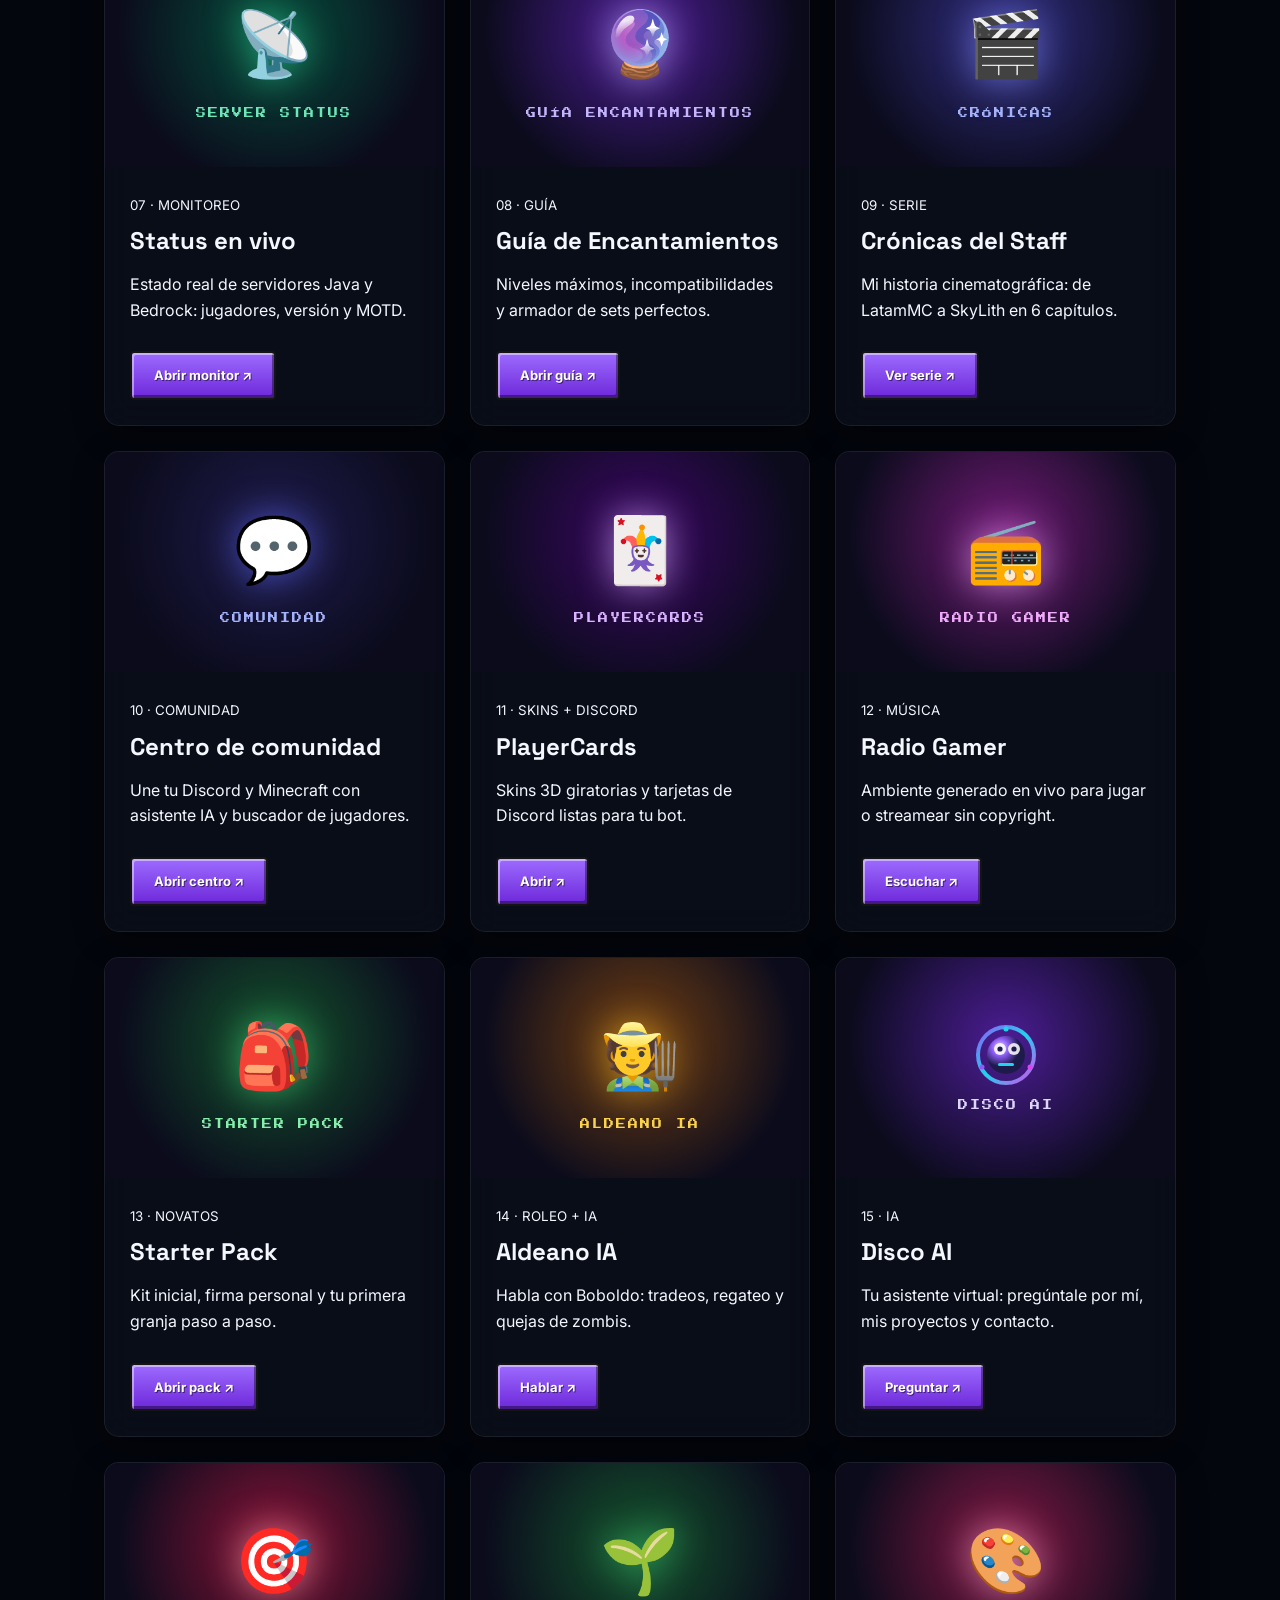
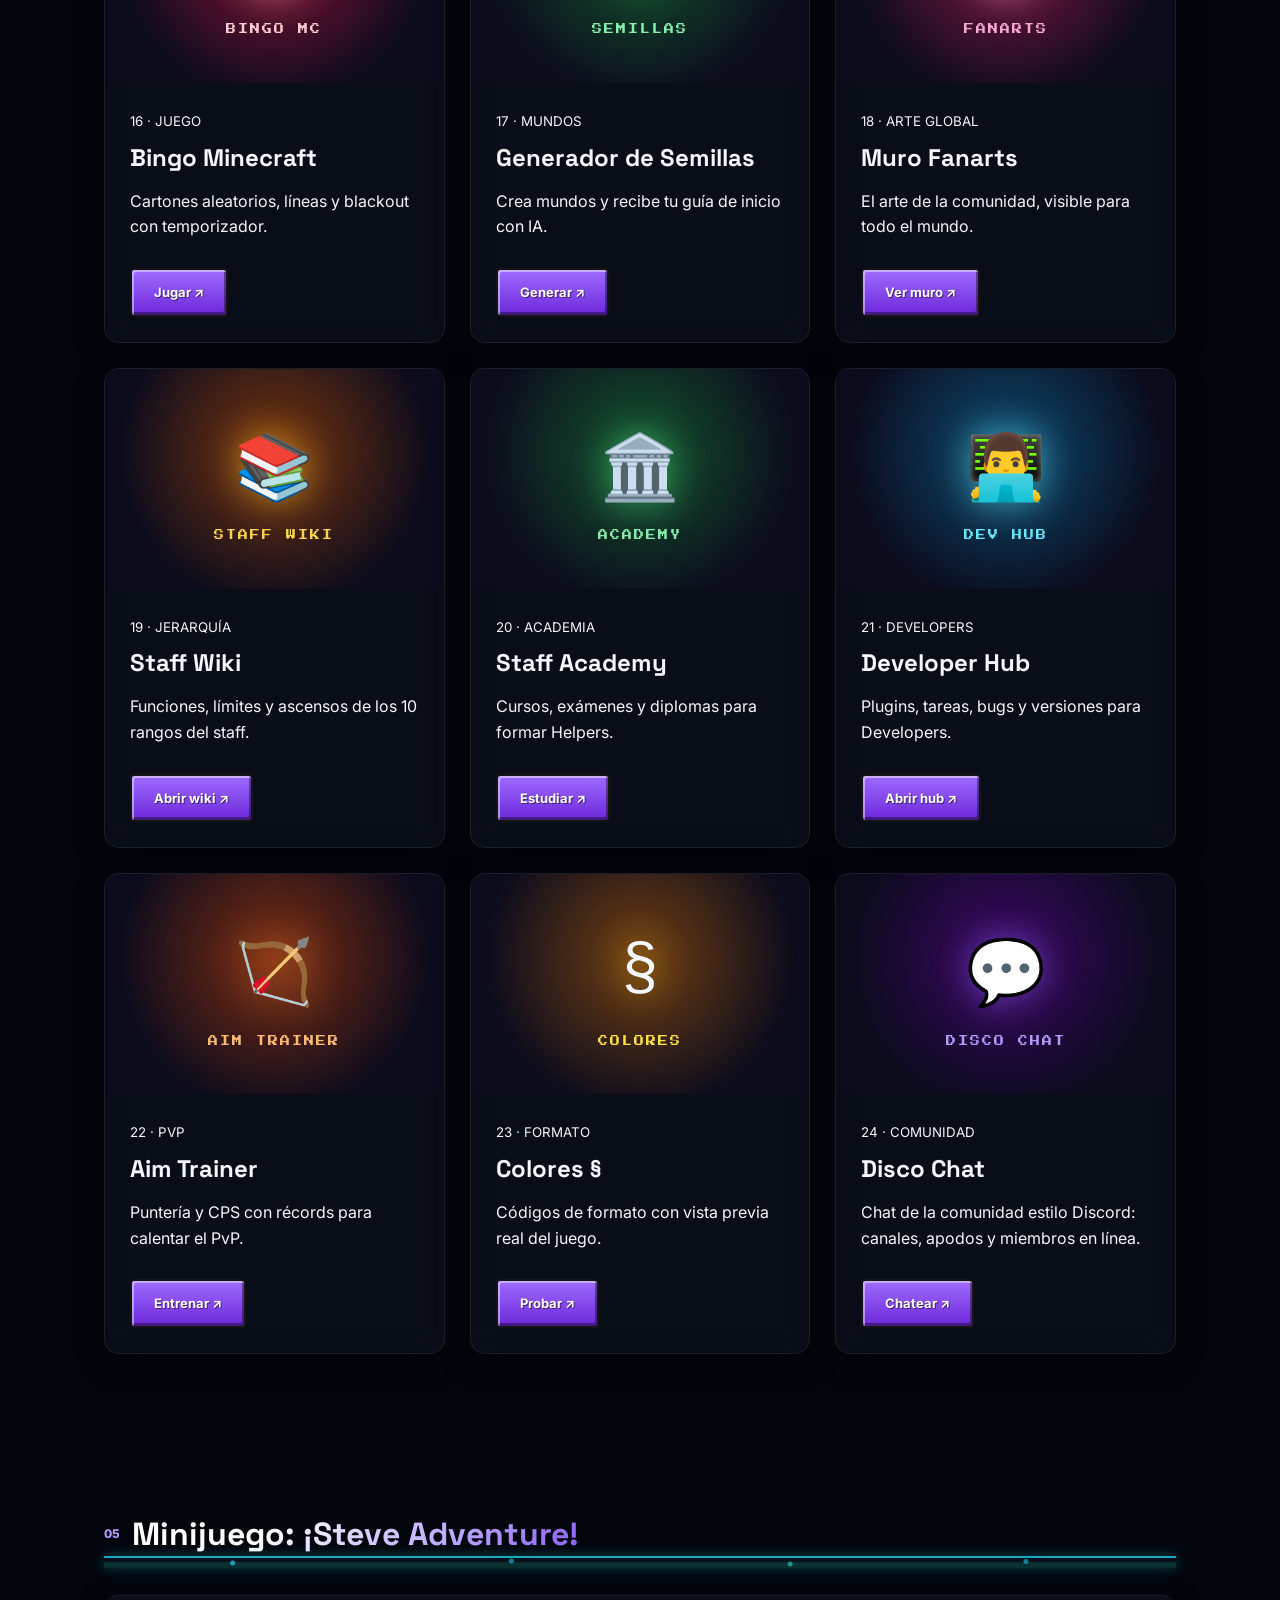
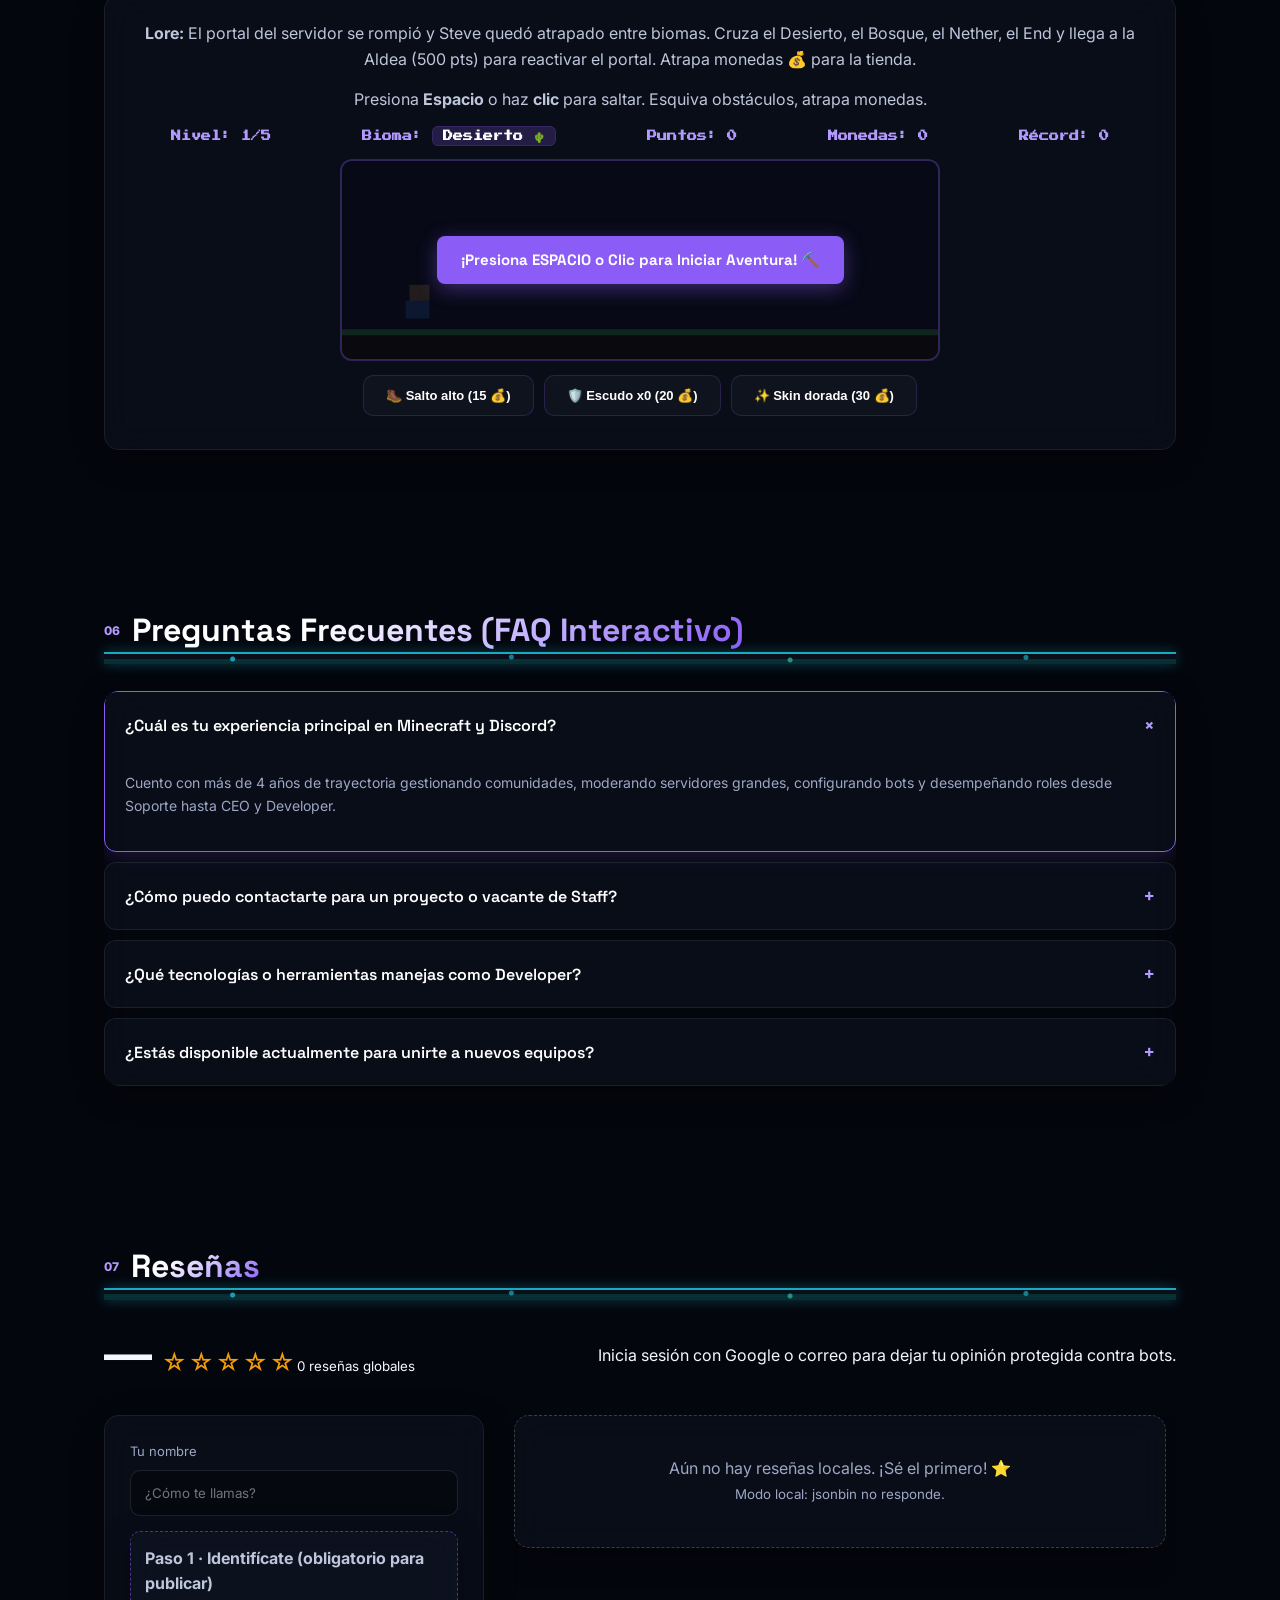
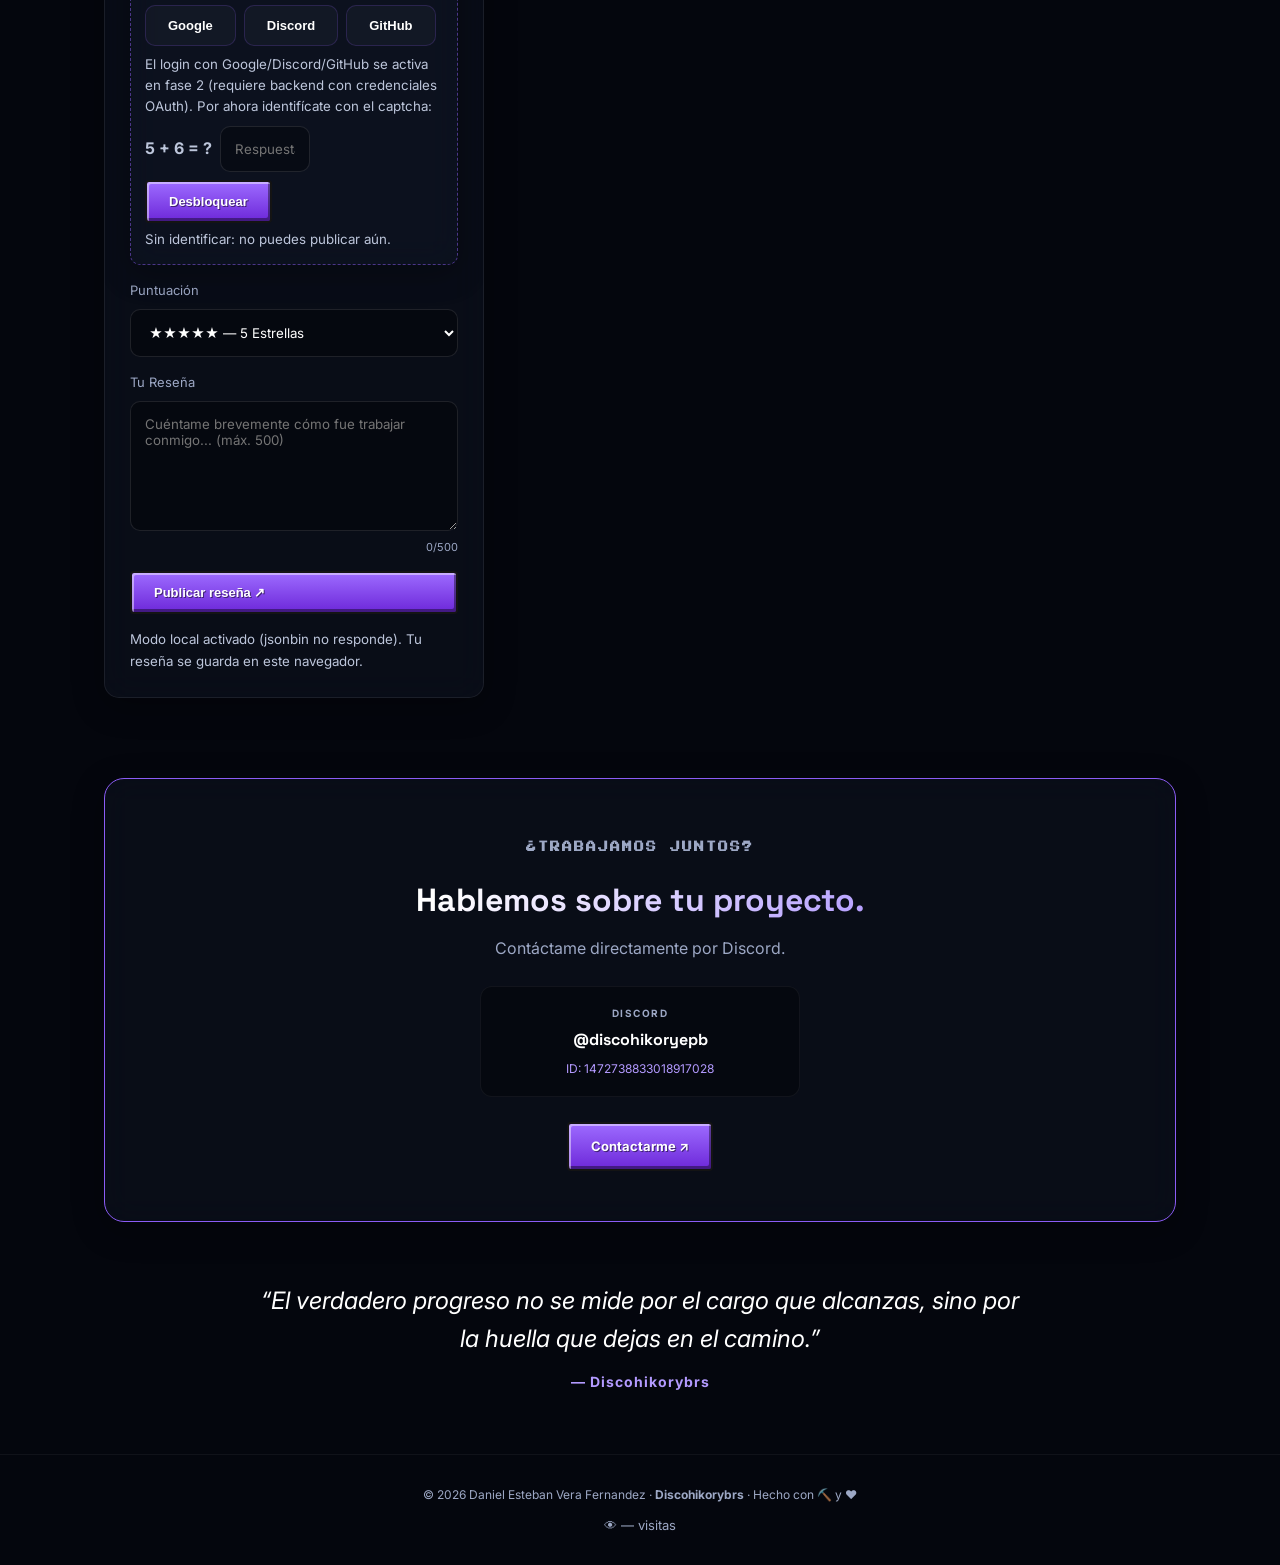
==== commit ab9dcc90: "Bloqueo F12/devtools (anti-inspeccion)" ====
--- a/index.html
+++ b/index.html
@@ -1,1414 +1,1427 @@
-<!doctype html>
-<html lang="es">
-<head>
-<meta charset="utf-8">
-<meta name="theme-color" content="#04060d">
-<link rel="dns-prefetch" href="https://fonts.gstatic.com">
-<link rel="preconnect" href="https://fonts.gstatic.com" crossorigin>
-<meta name="viewport" content="width=device-width,initial-scale=1,viewport-fit=cover">
-<meta name="apple-mobile-web-app-capable" content="yes">
-<meta name="mobile-web-app-capable" content="yes">
-<link rel="icon" href="data:image/svg+xml,%3Csvg%20xmlns%3D%27http%3A%2F%2Fwww.w3.org%2F2000%2Fsvg%27%20viewBox%3D%270%200%2064%2064%27%3E%3Crect%20width%3D%2764%27%20height%3D%2764%27%20rx%3D%2714%27%20fill%3D%27%232a1650%27%2F%3E%3Cpolygon%20points%3D%2732%2C10%2050%2C26%2032%2C56%2014%2C26%27%20fill%3D%27%2367e8f9%27%2F%3E%3Cpolyline%20points%3D%2714%2C26%2050%2C26%27%20fill%3D%27none%27%20stroke%3D%27%230e7490%27%20stroke-width%3D%272%27%2F%3E%3Cpolyline%20points%3D%2725%2C26%2032%2C56%2039%2C26%27%20fill%3D%27none%27%20stroke%3D%27%23e0faff%27%20stroke-width%3D%271.5%27%2F%3E%3C%2Fsvg%3E">
-<meta name="description" content="Portafolio profesional de Daniel Esteban Vera Fernandez (Discohikorybrs), Staff y Developer enfocado en comunidades de Minecraft y Discord.">
-<title>Discohikorybrs — Staff & Developer Portfolio</title>
-<link rel="stylesheet" href="style.css">
-<link rel="stylesheet" href="avatar.css?v=6">
-<script src="https://js.puter.com/v2/"></script>
-<link rel="preconnect" href="https://fonts.googleapis.com">
-<link href="https://fonts.googleapis.com/css2?family=Press+Start+2P&display=swap" rel="stylesheet">
-<style>
-/* Límite visual reseñas: no se extienden al infinito */
-.reviews-list { max-height: 600px; overflow-y: auto; }
-.review-card p {
-  overflow-wrap: anywhere; word-break: break-word; white-space: pre-wrap;
-  display: -webkit-box; -webkit-line-clamp: 5; -webkit-box-orient: vertical; overflow: hidden;
-  max-height: 8.5em;
-}
-.review-card.expanded p { -webkit-line-clamp: unset; max-height: none; }
-.review-more { background: none; border: none; color: #b39aff; cursor: pointer; font-size: 12px; padding: 0; margin-top: 6px; }
-#reviewMessage { max-height: 300px; }
-#charCount { color: var(--muted, #9da8c5); font-size: 11px; text-align: right; }
-
-/* PARCHE móvil: proyectos siempre visibles (el grid de 300px se desbordaba en pantallas angostas) */
-.project-grid { grid-template-columns: repeat(auto-fit, minmax(min(100%, 280px), 1fr)); }
-.project-card, .project-images { min-width: 0; }
-@media(max-width:850px){
-  main { padding: 0 16px; }
-  .section { padding: 48px 0; }
-  .project-body { padding: 18px; }
-  .project-images img { height: 170px; }
-  .reveal { transform: translateY(18px); }
-}
-@media (prefers-reduced-motion: reduce) {
-  .reveal { opacity: 1 !important; transform: none !important; }
-}
-
-/* ===== Tema Minecraft ===== */
-.eyebrow, .game-hud, .badge-bio, .term-btn { font-family: 'Press Start 2P', monospace; }
-.eyebrow { font-size: 10px; }
-.game-hud { font-size: 10px; }
-.badge-bio { font-size: 10px; }
-.term-btn { font-size: 10px; }
-.hero h1 { text-shadow: 3px 3px 0 rgba(0,0,0,.55); }
-/* Botón estilo Minecraft */
-.btn.primary {
-  background: linear-gradient(#9d6bff, #6d28d9);
-  border: 2px solid #141414 !important;
-  box-shadow: inset 2px 2px 0 rgba(255,255,255,.45), inset -2px -3px 0 rgba(0,0,0,.4);
-  text-shadow: 1px 1px 0 rgba(0,0,0,.5);
-  border-radius: 4px;
-}
-.btn.primary:hover { filter: brightness(1.12); }
-/* Franja sculk (Deep Dark) bajo cada título de sección: combina con el morado */
-.section .title { position: relative; }
-.section .title::after {
-  content: ""; position: absolute; left: 0; bottom: -4px; width: 100%; height: 10px;
-  background:
-    radial-gradient(circle at 12% 50%, rgba(34,211,238,.9) 0 2px, transparent 3px),
-    radial-gradient(circle at 38% 30%, rgba(34,211,238,.7) 0 2px, transparent 3px),
-    radial-gradient(circle at 64% 60%, rgba(45,212,191,.8) 0 2px, transparent 3px),
-    radial-gradient(circle at 86% 35%, rgba(34,211,238,.7) 0 2px, transparent 3px),
-    linear-gradient(#0b1220 0 45%, #083b3a 45% 100%);
-  border-top: 2px solid #22d3ee; box-shadow: 0 0 14px rgba(34,211,238,.35); opacity: .8; pointer-events: none;
-}
-/* Mobs pixel-art */
-.mob-row { display: flex; gap: 26px; margin-top: 24px; align-items: flex-end; flex-wrap: wrap; }
-.mob { position: relative; image-rendering: pixelated; animation: mobFloat 3s ease-in-out infinite; }
-.mob::after { content: ""; position: absolute; left: 50%; bottom: -10px; width: 70%; height: 8px; transform: translateX(-50%); background: radial-gradient(ellipse, rgba(0,0,0,.5), transparent 70%); }
-.mob.creeper { width: 56px; height: 72px; background: repeating-linear-gradient(0deg, #2f9e6e 0 8px, #257a56 8px 16px); box-shadow: inset -4px -4px 0 rgba(0,0,0,.25), inset 4px 4px 0 rgba(255,255,255,.15); animation-delay: .2s; }
-.mob.creeper .e { position: absolute; top: 18px; width: 12px; height: 12px; background: #111; }
-.mob.creeper .e.l { left: 10px; } .mob.creeper .e.r { right: 10px; }
-.mob.creeper .m { position: absolute; left: 50%; top: 34px; width: 8px; height: 18px; margin-left: -4px; background: #111; box-shadow: -8px 5px 0 #111, 8px 5px 0 #111; }
-.mob.enderman { width: 44px; height: 92px; background: linear-gradient(#0b0b0b, #1a1a1a); box-shadow: inset -3px -3px 0 rgba(0,0,0,.6); animation-delay: 1.1s; }
-.mob.enderman .e { position: absolute; top: 24px; width: 15px; height: 6px; background: #c084fc; box-shadow: 0 0 10px #c084fc; animation: eyeBlink 4.5s infinite; }
-.mob.enderman .e.l { left: 5px; } .mob.enderman .e.r { right: 5px; }
-/* Abeja: reemplaza al cerdo */
-.mob.bee { width: 64px; height: 46px; background: repeating-linear-gradient(90deg, #fbbf24 0 11px, #1c1917 11px 17px); border-radius: 46%; box-shadow: inset -3px -4px 0 rgba(0,0,0,.25); animation: beeBob 1.1s ease-in-out infinite; }
-.mob.bee .wing { position: absolute; top: -11px; width: 18px; height: 14px; background: rgba(255,255,255,.8); border-radius: 50%; animation: flap .18s ease-in-out infinite alternate; }
-.mob.bee .wing.l { left: 10px; } .mob.bee .wing.r { right: 10px; }
-.mob.bee .eye { position: absolute; left: 9px; top: 16px; width: 8px; height: 10px; background: #111; border-radius: 2px; }
-.mob.bee .sting { position: absolute; right: -6px; top: 50%; width: 8px; height: 8px; margin-top: -4px; background: #1c1917; clip-path: polygon(0 0, 100% 50%, 0 100%); }
-@keyframes beeBob { 0%,100% { transform: translateY(0) rotate(-2deg); } 50% { transform: translateY(-8px) rotate(2deg); } }
-.mob.bee:hover { animation-duration: .4s; }
-.mob.bee:hover .wing { animation-duration: .07s; }
-/* Efectos únicos por mob */
-.mob.creeper:hover { animation: creeperHiss .45s linear infinite; filter: brightness(1.7) saturate(1.2); }
-@keyframes creeperHiss { 0%,100% { transform: scale(1.12); } 25% { transform: scale(1.12) translateX(-3px); } 75% { transform: scale(1.12) translateX(3px); } }
-.mob.enderman:hover { animation: enderGlitch .45s steps(2, end) infinite; }
-@keyframes enderGlitch { 0% { opacity: 1; transform: none; } 25% { opacity: 0; transform: translateX(-16px); } 50% { opacity: 1; transform: translateX(-16px); } 75% { opacity: .2; transform: translate(12px,-8px); } 100% { opacity: 1; transform: none; } }
-.mob.allay:hover { animation: allayDance .9s ease-in-out infinite; }
-@keyframes allayDance { 0%,100% { transform: rotate(0) translateY(0); } 25% { transform: rotate(12deg) translateY(-8px); } 75% { transform: rotate(-12deg) translateY(-8px); } }
-/* Warden del Deep Dark (rediseñado: más imponente) */
-.mob.warden { width: 60px; height: 112px; background: linear-gradient(#134e4a 0 32%, #0a2b29 32% 100%); box-shadow: inset -5px -5px 0 rgba(0,0,0,.55), inset 5px 5px 0 rgba(94,234,212,.12); animation-delay: 1.6s; }
-.mob.warden .head { position: absolute; top: 0; left: 0; width: 100%; height: 36px; background: linear-gradient(#175e59, #0d3835); box-shadow: inset 0 -3px 0 rgba(0,0,0,.45), inset 3px 3px 0 rgba(94,234,212,.15); }
-.mob.warden .h { position: absolute; top: -9px; width: 12px; height: 15px; background: #14b8a6; box-shadow: inset -2px -2px 0 rgba(0,0,0,.4); z-index: 0; }
-.mob.warden .h.l { left: 7px; transform: rotate(-12deg); } .mob.warden .h.r { right: 7px; transform: rotate(12deg); }
-.mob.warden .e { position: absolute; top: 15px; width: 13px; height: 5px; background: #99f6e4; box-shadow: 0 0 10px #5eead4; z-index: 1; }
-.mob.warden .e.l { left: 9px; transform: rotate(14deg); } .mob.warden .e.r { right: 9px; transform: rotate(-14deg); }
-.mob.warden .core { position: absolute; left: 50%; top: 48px; width: 18px; height: 32px; transform: translateX(-50%); background: linear-gradient(#a5f3fc, #22d3ee); box-shadow: 0 0 14px #22d3ee, 0 0 30px rgba(34,211,238,.65); animation: corePulse 2.2s ease-in-out infinite; }
-.mob.warden .ribs { position: absolute; left: 50%; top: 88px; width: 34px; height: 4px; transform: translateX(-50%); background: #155e59; box-shadow: 0 7px 0 #155e59; }
-.mob.warden .arm { position: absolute; top: 44px; width: 11px; height: 48px; background: #0a2927; box-shadow: inset -2px -2px 0 rgba(0,0,0,.5); }
-.mob.warden .arm.l { left: -11px; } .mob.warden .arm.r { right: -11px; }
-@keyframes corePulse { 0%,100% { opacity: .7; } 50% { opacity: 1; } }
-/* Interacción: los mobs reaccionan al pasar el mouse */
-.mob { cursor: pointer; transition: transform .2s ease; }
-.mob:hover { transform: scale(1.12); }
-.mob.creeper:hover { filter: brightness(1.7) saturate(1.2); }
-.mob.enderman:hover .e { background: #f0abfc; }
-.mob.warden:hover { animation: wardenShake .3s linear infinite; }
-@keyframes wardenShake { 0% { transform: scale(1.12) translateX(0); } 25% { transform: scale(1.12) translateX(-2px); } 75% { transform: scale(1.12) translateX(2px); } 100% { transform: scale(1.12) translateX(0); } }
-.mob.warden:hover::before { content: ""; position: absolute; left: 50%; top: 58%; width: 20px; height: 20px; border: 2px solid rgba(34,211,238,.8); border-radius: 50%; transform: translate(-50%,-50%); animation: sonar 1s ease-out infinite; pointer-events: none; }
-@keyframes sonar { to { width: 96px; height: 96px; opacity: 0; } }
-/* Allay: el hada azul que revolotea */
-.mob.allay { width: 26px; height: 34px; background: linear-gradient(#bae6fd, #38bdf8); border-radius: 7px; box-shadow: 0 0 16px rgba(56,189,248,.85); animation: allayFly 6s ease-in-out infinite; }
-.mob.allay::after { display: none; }
-.mob.allay .wing { position: absolute; top: 4px; width: 11px; height: 18px; background: rgba(255,255,255,.75); border-radius: 50%; transform-origin: top center; animation: flap .28s ease-in-out infinite alternate; }
-.mob.allay .wing.l { left: -9px; } .mob.allay .wing.r { right: -9px; }
-@keyframes flap { from { transform: scaleX(1); } to { transform: scaleX(.35); } }
-@keyframes allayFly { 0%,100% { transform: translate(0,0); } 25% { transform: translate(14px,-16px); } 50% { transform: translate(-10px,-24px); } 75% { transform: translate(-16px,-8px); } }
-/* Efecto oscuridad del Warden al acercar el mouse */
-#darkness { position: fixed; inset: 0; z-index: 150; pointer-events: none; opacity: 0; transition: opacity .6s ease; background: radial-gradient(ellipse at center, transparent 28%, rgba(0,0,0,.78) 100%); }
-@keyframes mobFloat { 0%,100% { transform: translateY(0); } 50% { transform: translateY(-9px); } }
-@keyframes eyeBlink { 0%,92%,100% { opacity: 1; } 95% { opacity: 0; } }
-/* Resplandor de antorcha en la tarjeta hero */
-@keyframes torchGlow { 0% { box-shadow: 0 0 18px rgba(251,191,36,.10); } 100% { box-shadow: 0 0 38px rgba(251,191,36,.30); } }
-.hero-card { animation: torchGlow 2.6s ease-in-out infinite alternate; }
-/* Orbes de experiencia */
-#xpField { position: fixed; inset: 0; z-index: 1; pointer-events: none; overflow: hidden; }
-.xp-orb { position: absolute; top: 100%; border-radius: 50%; background: radial-gradient(circle, #d9f99d 20%, #84cc16 60%, transparent 72%); animation: orbFloat linear infinite; }
-@keyframes orbFloat { 0% { transform: translateY(0); opacity: 0; } 12% { opacity: .9; } 85% { opacity: .9; } 100% { transform: translateY(-115vh); opacity: 0; } }
-.canvas-container { cursor: crosshair; }
-.toolkit-thumb { grid-column: 1 / -1; display: flex; flex-direction: column; align-items: center; justify-content: center; gap: 10px; font-size: 64px; min-height: 220px; background: radial-gradient(circle at 50% 38%, #3b0764, #0b0b1c 72%); padding: 20px; }
-.toolkit-thumb small { font-family: 'Press Start 2P', monospace; font-size: 10px; color: #b39aff; letter-spacing: 2px; }
-.toolkit-thumb .tk-icon { animation: mobFloat 3s ease-in-out infinite; filter: drop-shadow(0 0 18px rgba(139,92,246,.6)); }
-.wiki-thumb { background: radial-gradient(circle at 50% 38%, #083b3a, #0b0b1c 72%) !important; }
-.wiki-thumb .tk-icon { filter: drop-shadow(0 0 18px rgba(34,211,238,.6)); }
-.wiki-thumb small { color: #67e8f9 !important; }
-.quiz-thumb { background: radial-gradient(circle at 50% 38%, #451a03, #0b0b1c 72%) !important; }
-.quiz-thumb .tk-icon { filter: drop-shadow(0 0 18px rgba(251,191,36,.6)); }
-.quiz-thumb small { color: #fcd34d !important; }
-.status-thumb { background: radial-gradient(circle at 50% 38%, #064e3b, #0b0b1c 72%) !important; }
-.status-thumb .tk-icon { filter: drop-shadow(0 0 18px rgba(52,211,153,.6)); }
-.status-thumb small { color: #6ee7b7 !important; }
-.ench-thumb { background: radial-gradient(circle at 50% 38%, #4c1d95, #0b0b1c 72%) !important; }
-.ench-thumb .tk-icon { filter: drop-shadow(0 0 18px rgba(196,181,253,.65)); }
-.ench-thumb small { color: #c4b5fd !important; }
-.cron-thumb { background: radial-gradient(circle at 50% 38%, #312e81, #0b0b1c 72%) !important; }
-.cron-thumb .tk-icon { filter: drop-shadow(0 0 18px rgba(129,140,248,.65)); }
-.cron-thumb small { color: #a5b4fc !important; }
-.com-thumb { background: radial-gradient(circle at 50% 38%, #1e1b4b, #0b0b1c 72%) !important; }
-.com-thumb .tk-icon { filter: drop-shadow(0 0 18px rgba(88,101,242,.7)); }
-.com-thumb small { color: #a5b4fc !important; }
-.pc-thumb { background: radial-gradient(circle at 50% 38%, #3b0764, #0b0b1c 72%) !important; }
-.pc-thumb .tk-icon { filter: drop-shadow(0 0 18px rgba(217,180,255,.65)); }
-.pc-thumb small { color: #d9b4ff !important; }
-.radio-thumb { background: radial-gradient(circle at 50% 38%, #701a75, #0b0b1c 72%) !important; }
-.radio-thumb .tk-icon { filter: drop-shadow(0 0 18px rgba(240,171,252,.65)); }
-.radio-thumb small { color: #f0abfc !important; }
-.starter-thumb { background: radial-gradient(circle at 50% 38%, #14532d, #0b0b1c 72%) !important; }
-.starter-thumb .tk-icon { filter: drop-shadow(0 0 18px rgba(74,222,128,.6)); }
-.starter-thumb small { color: #86efac !important; }
-.alde-thumb { background: radial-gradient(circle at 50% 38%, #713f12, #0b0b1c 72%) !important; }
-.alde-thumb .tk-icon { filter: drop-shadow(0 0 18px rgba(251,191,36,.6)); }
-.alde-thumb small { color: #fcd34d !important; }
-.disco-thumb { background: radial-gradient(circle at 50% 38%, #4c1d95, #0b0b1c 72%) !important; }
-.disco-thumb .tk-icon { filter: drop-shadow(0 0 18px rgba(196,181,253,.7)); }
-.disco-thumb small { color: #ddd6fe !important; }
-.seed-thumb { background: radial-gradient(circle at 50% 38%, #14532d, #0b0b1c 72%) !important; }
-.seed-thumb .tk-icon { filter: drop-shadow(0 0 18px rgba(74,222,128,.6)); }
-.seed-thumb small { color: #86efac !important; }
-.fan-thumb { background: radial-gradient(circle at 50% 38%, #831843, #0b0b1c 72%) !important; }
-.fan-thumb .tk-icon { filter: drop-shadow(0 0 18px rgba(249,168,212,.65)); }
-.fan-thumb small { color: #f9a8d4 !important; }
-.sw-thumb { background: radial-gradient(circle at 50% 38%, #78350f, #0b0b1c 72%) !important; }
-.sw-thumb .tk-icon { filter: drop-shadow(0 0 18px rgba(251,191,36,.6)); }
-.sw-thumb small { color: #fcd34d !important; }
-.acad-thumb { background: radial-gradient(circle at 50% 38%, #14532d, #0b0b1c 72%) !important; }
-.acad-thumb .tk-icon { filter: drop-shadow(0 0 18px rgba(74,222,128,.6)); }
-.acad-thumb small { color: #86efac !important; }
-.dev-thumb { background: radial-gradient(circle at 50% 38%, #0c4a6e, #0b0b1c 72%) !important; }
-.dev-thumb .tk-icon { filter: drop-shadow(0 0 18px rgba(103,232,249,.6)); }
-.dev-thumb small { color: #67e8f9 !important; }
-.aim-thumb { background: radial-gradient(circle at 50% 38%, #7c2d12, #0b0b1c 72%) !important; }
-.aim-thumb .tk-icon { filter: drop-shadow(0 0 18px rgba(251,146,60,.65)); }
-.aim-thumb small { color: #fdba74 !important; }
-.col-thumb { background: radial-gradient(circle at 50% 38%, #713f12, #0b0b1c 72%) !important; }
-.col-thumb .tk-icon { font-family: monospace; filter: drop-shadow(0 0 18px rgba(250,204,21,.65)); }
-.col-thumb small { color: #fde047 !important; }
-.bingo-thumb { background: radial-gradient(circle at 50% 38%, #881337, #0b0b1c 72%) !important; }
-.bingo-thumb .tk-icon { filter: drop-shadow(0 0 18px rgba(253,164,175,.65)); }
-.bingo-thumb small { color: #fecdd3 !important; }
-.visits{margin-top:10px;font-size:13px;color:#9da8c5}
-#discoFab{position:fixed;bottom:16px;left:16px;z-index:200;width:52px;height:52px;border-radius:50%;border:2px solid #8b5cf6;background:linear-gradient(135deg,#6d28d9,#22d3ee);font-size:24px;cursor:pointer;box-shadow:0 0 24px rgba(139,92,246,.5);display:grid;place-items:center}
-#discoPanel{position:fixed;bottom:78px;left:16px;z-index:200;width:min(340px,calc(100vw - 32px));border-radius:14px;overflow:hidden;flex-direction:column}
-.dp-head{display:flex;justify-content:space-between;align-items:center;padding:10px 14px;border-bottom:1px solid rgba(255,255,255,.08);font-size:14px}
-.dp-head button{background:none;border:none;color:#9da8c5;cursor:pointer;font-size:14px}
-.dp-chat{max-height:300px;overflow-y:auto;padding:12px;display:flex;flex-direction:column;gap:8px}
-.dp-msg{max-width:88%;padding:8px 12px;border-radius:11px;font-size:13px;white-space:pre-wrap}
-.dp-msg.bot{background:rgba(139,92,246,.14);border:1px solid rgba(139,92,246,.3)}
-.dp-msg.user{background:rgba(34,211,238,.1);border:1px solid rgba(34,211,238,.3);align-self:flex-end}
-.dp-bar{display:flex;gap:6px;padding:10px;border-top:1px solid rgba(255,255,255,.08)}
-.dp-bar input{flex:1;font-family:inherit;color:#fff;background:rgba(0,0,0,.3);border:1px solid rgba(255,255,255,.12);border-radius:8px;padding:9px;font-size:13px;outline:none}
-.dp-bar button{background:linear-gradient(#9d6bff,#6d28d9);border:none;border-radius:8px;color:#fff;font-size:15px;padding:0 14px;cursor:pointer}
-#skinHead { width: 64px; height: 64px; image-rendering: pixelated; border-radius: 6px; transition: filter .25s ease; }
-#skinHead:hover { filter: drop-shadow(0 0 12px rgba(34,211,238,.8)) brightness(1.12); }
-/* Brillo que sigue el mouse en cada opción */
-.spot { position: relative; overflow: hidden; }
-.spot::after { content: ""; position: absolute; inset: 0; background: radial-gradient(190px circle at var(--mx, 50%) var(--my, 50%), rgba(167,139,250,.35), transparent 70%); opacity: 0; transition: opacity .25s ease; pointer-events: none; }
-.spot:hover::after { opacity: 1; }
-@media (prefers-reduced-motion: reduce) {
-  .mob, .mob .core, .mob .e, .mob .wing, .hero-card, .xp-orb { animation: none !important; }
-}
-</style>
-</head>
-<body>
-<div class="bg"></div><div class="bg-glow"></div><div id="xpField" aria-hidden="true"></div><div id="darkness" aria-hidden="true"></div><div class="scroll-progress" aria-hidden="true"></div>
-<header>
-  <a class="brand magnetic" href="#inicio">◆ Discohikorybrs</a>
-  <nav>
-    <a href="#sobre-mi" class="magnetic">Perfil</a>
-    <a href="#virtudes" class="magnetic">Cualidades</a>
-    <a href="#experiencia" class="magnetic">Trayectoria</a>
-    <a href="#proyectos" class="magnetic">Proyectos</a>
-    <a href="#minijuego" class="magnetic">Minijuego</a>
-    <a href="#preguntas" class="magnetic">Preguntas</a>
-    <a href="#resenas" class="magnetic">Reseñas</a>
-    <a href="#contacto" class="magnetic">Contacto</a>
-  </nav>
-</header>
-<main>
-<section id="inicio" class="hero reveal">
-  <div>
-    <p class="eyebrow">STAFF PORTFOLIO · MINECRAFT & DISCORD</p>
-    <h1>Daniel Esteban<br><span>Vera Fernandez</span></h1>
-    <p class="alias">Alias profesional: <strong>Discohikorybrs</strong></p>
-    <p class="lead">Soy Staff y Developer. Me enfoco en comunidades de Minecraft y Discord, combinando moderación, organización, liderazgo y desarrollo.</p>
-    <div class="buttons">
-      <a class="btn primary magnetic" href="#proyectos">Ver mi experiencia</a>
-      <a class="btn magnetic" href="https://discord.com/users/1472738833018917028" target="_blank" rel="noopener">Contactarme ↗</a>
-    </div>
-    <div class="quick"><span>✦ Colombia</span><span>✦ 4+ años de experiencia</span><span>✦ Staff & Developer</span></div>
-    <div class="mob-row" aria-hidden="true">
-      <div class="mob creeper" data-s="hiss" title="¡Ssssss... 💥 (clic para oír)"><i class="e l"></i><i class="e r"></i><i class="m"></i></div>
-      <div class="mob bee" data-s="buzz" title="Bzzz 🐝 (clic para oír)"><i class="wing l"></i><i class="wing r"></i><i class="eye"></i><i class="sting"></i></div>
-      <div class="mob enderman" data-s="stare" title="No lo mires a los ojos 👀 (clic para oír)"><i class="e l"></i><i class="e r"></i></div>
-      <div class="mob warden" id="wardenMob" data-s="heartbeat" title="El Warden te escucha... 🤫 (clic para oír)"><i class="h l"></i><i class="h r"></i><i class="head"></i><i class="e l"></i><i class="e r"></i><i class="core"></i><i class="ribs"></i><i class="arm l"></i><i class="arm r"></i></div>
-      <div class="mob allay" data-s="chime" title="¡Un Allay salvaje! 🧚 (clic para oír)"><i class="wing l"></i><i class="wing r"></i></div>
-    </div>
-  </div>
-  <div class="hero-card tilt glass">
-    <div class="profile-orb pulsing"><div class="gojo-card">
-      <div class="head-box"><div class="avatar-ring"><img class="bust-img" src="gojo.png" alt="Discohikorybrs" title="Discohikorybrs"></div></div>
-      <small class="gojo-nick">NICK</small>
-      <strong class="gojo-name">Discohikorybrs</strong>
-      <span class="gojo-roles">Minecraft / Discord</span>
-    </div></div>
-    <div class="status"><i></i> Actualmente activo · En busca de nuevos proyectos</div>
-  </div>
-</section>
-
-<!-- TERMINAL INTERACTIVA -->
-<section class="fun-panel reveal glass" id="panel-interactivo">
-  <div class="fun-head"><div><span class="terminal-dot red"></span><span class="terminal-dot yellow"></span><span class="terminal-dot green"></span></div><small>staff@discohikorybrs:~</small></div>
-  <div class="fun-body">
-    <div class="terminal-line"><span class="prompt">$</span> <span id="terminalText">explore --portfolio</span><span class="cursor">▌</span></div>
-    <p id="terminalResponse">Bienvenido. Haz clic en los botones de abajo para ejecutar comandos interactivos.</p>
-    <div class="terminal-actions">
-      <button class="term-btn magnetic" data-cmd="about">about</button>
-      <button class="term-btn magnetic" data-cmd="skills">skills</button>
-      <button class="term-btn magnetic" data-cmd="timeline">timeline</button>
-      <button class="term-btn magnetic" data-cmd="contact">contact</button>
-      <button class="term-btn magnetic" data-cmd="clear">clear</button>
-    </div>
-  </div>
-</section>
-
-<section id="sobre-mi" class="section reveal">
-  <div class="title"><span>01</span><h2 class="gradient-title">Sobre mí</h2></div>
-  <div class="box about-box glass">
-    <p>Soy <strong>Daniel Esteban Vera Fernandez</strong>, aunque dentro de las comunidades de Minecraft y Discord utilizo <strong>Discohikorybrs</strong> como mi alias profesional.</p>
-    <p>Mi experiencia comenzó en <strong>2021</strong>, cuando entré a <strong>LatamMC</strong> como Soporte. Durante las primeras semanas fui ganando experiencia dentro del equipo y ascendí rápidamente a <strong>Moderador</strong>.</p>
-    <p>Después de otras semanas de trabajo, el dueño principal del proyecto falleció debido a cáncer. El segundo dueño necesitaba una mano derecha para continuar con la gestión del servidor y asumí el cargo de <strong>CEO</strong>.</p>
-    <p>Entre <strong>2022 y 2024</strong> continué adquiriendo experiencia como <strong>Developer</strong>. En <strong>2025</strong> retomé activamente con proyectos como <strong>SpaceMain SMP, [ZX] Studios y TurtleNetwork</strong>. Posteriormente participé en <strong>VoidCraft / MineSnake</strong> y actualmente laboro en <strong>SkyLith Network</strong>.</p>
-  </div>
-</section>
-
-<section class="stats reveal">
-  <div class="stat-card glass"><b>4+</b><small>AÑOS DE EXPERIENCIA</small></div>
-  <div class="stat-card glass"><b>7+</b><small>PROYECTOS / ETAPAS DESTACADAS</small></div>
-  <div class="stat-card glass"><b>2026</b><small>ACTIVO EN STAFF</small></div>
-</section>
-
-<section id="virtudes" class="section reveal">
-  <div class="title"><span>02</span><h2 class="gradient-title">Virtudes y cualidades</h2></div>
-  <div class="qualities">
-    <div class="quality-card glass"><span class="q-icon">✓</span><div><b>Responsable</b><span>Cumplo con las tareas y responsabilidades asignadas con buen desempeño.</span></div></div>
-    <div class="quality-card glass"><span class="q-icon">◆</span><div><b>Comprometido</b><span>Me involucro con los objetivos del proyecto y aporto al equipo.</span></div></div>
-    <div class="quality-card glass"><span class="q-icon">⚡</span><div><b>Eficaz</b><span>Soluciones prácticas y organizadas ante cualquier problema.</span></div></div>
-    <div class="quality-card glass"><span class="q-icon">◉</span><div><b>Atento</b><span>Atiendo las necesidades de usuarios y compañeros adecuadamente.</span></div></div>
-    <div class="quality-card glass"><span class="q-icon">∞</span><div><b>Trabajo en equipo</b><span>Comunicación fluida y adaptabilidad con otros Staffs.</span></div></div>
-    <div class="quality-card glass"><span class="q-icon">↗</span><div><b>Adaptabilidad</b><span>Experiencia en múltiples cargos según las necesidades del servidor.</span></div></div>
-  </div>
-</section>
-
-<section id="experiencia" class="section reveal">
-  <div class="title"><span>03</span><h2 class="gradient-title">Mi trayectoria</h2></div>
-  <div class="timeline">
-    <article class="timeline-item glass"><i></i><div><strong>2021 · LatamMC</strong> &nbsp;&bull;&nbsp; <em>CEO</em><p>Comencé como <b>Soporte</b>, ascendí a <b>Moderador</b> y asumí el cargo de <b>CEO</b>.</p></div></article>
-    <article class="timeline-item glass"><i></i><div><strong>2022–2024 · Desarrollo</strong> &nbsp;&bull;&nbsp; <em>Developer</em><p>Experiencia técnica como <b>Developer</b> en múltiples servidores.</p></div></article>
-    <article class="timeline-item glass"><i></i><div><strong>2025 · SpaceMain SMP & [ZX] Studios</strong> &nbsp;&bull;&nbsp; <em>Staff & Dev</em><p>Participación activa en gestión y desarrollo de comunidades.</p></div></article>
-    <article class="timeline-item glass"><i></i><div><strong>2025 · TurtleNetwork</strong> &nbsp;&bull;&nbsp; <em>Moderador / Dev</em><p>Soporte y moderación general en la red.</p></div></article>
-    <article class="timeline-item glass"><i></i><div><strong>2025–2026 · VoidCraft / MineSnake</strong> &nbsp;&bull;&nbsp; <em>Founder + Developer</em><p>Participé como <b>Founder + Lead Developer</b>.</p></div></article>
-    <article class="timeline-item current glass"><i></i><div><strong>2026 · SkyLith Network</strong> &nbsp;&bull;&nbsp; <em>Sr. Mod</em><p>Actualmente laborando activamente como <b>Sr. Mod</b>.</p></div></article>
-  </div>
-</section>
-
-<section id="proyectos" class="section reveal">
-  <div class="title"><span>04</span><h2 class="gradient-title">Proyectos y herramientas</h2></div>
-  <div class="evidence-note glass"><b>📁 Sobre mi evidencia</b><p>Capturas reales de VoidCraft, QuarkCraft y SkyLith sincronizadas correctamente.</p></div>
-  <h3 style="font:700 20px 'Space Grotesk';margin:26px 0 4px">🎮 Proyectos <small style="font:400 12px Inter,sans-serif;color:var(--muted,#9da8c5)">· servidores donde trabajo</small></h3>
-  <div class="project-grid">
-    <article class="project-card glass">
-      <div class="project-images three gallery">
-        <img src="voidcraft-1_3.jpg" alt="VoidCraft 1" loading="lazy">
-        <img src="voidcraft-2_3.jpg" alt="VoidCraft 2" loading="lazy">
-        <img src="voidcraft-3_3.jpg" alt="VoidCraft 3" loading="lazy">
-      </div>
-      <div class="project-body"><small>MINECRAFT</small><h3>VoidCraft</h3><p>Fui <b>Founder + Lead Developer</b> en este servidor semianárquico.</p></div>
-    </article>
-    <article class="project-card glass">
-      <div class="project-images gallery">
-        <img src="quarkcraft-1_2.jpg" alt="QuarkCraft 1" loading="lazy">
-        <img src="quarkcraft-2_2.jpg" alt="QuarkCraft 2" loading="lazy">
-      </div>
-      <div class="project-body"><small>MINECRAFT</small><h3>QuarkCraft</h3><p>Participé como <b>Helper</b> con actividad y rango verificado.</p></div>
-    </article>
-    <article class="project-card glass">
-      <div class="project-images gallery">
-        <img src="Captura%20de%20pantalla%202026-09-16%20142803.png" alt="SkyLith Network" loading="lazy">
-      </div>
-      <div class="project-body"><small>MINECRAFT</small><h3>SkyLith Network</h3><p>Desempeñándome actualmente como <b>Sr. Mod</b> de la red.</p></div>
-    </article>
-    <article class="project-card glass">
-      <div class="project-images gallery">
-        <div class="toolkit-thumb sylen-thumb" aria-hidden="true"><span class="tk-icon">🏰</span><small>SYLENMC</small></div>
-      </div>
-      <div class="project-body"><small>MINECRAFT</small><h3>SylenMC</h3><p><b>HEAD MANAGER</b> del servidor: gestión del staff y la comunidad.</p><a class="btn primary magnetic" href="https://discord.gg/uQFkw4ssKJ" target="_blank" rel="noopener" style="margin-top:12px;">Discord ↗</a></div>
-    </article>
-  </div>
-  <h3 style="font:700 20px 'Space Grotesk';margin:26px 0 4px">🧰 Herramientas <small style="font:400 12px Inter,sans-serif;color:var(--muted,#9da8c5)">· mis webs</small></h3>
-  <div class="project-grid">
-    <article class="project-card glass">
-      <div class="project-images gallery">
-        <div class="toolkit-thumb" aria-hidden="true"><span class="tk-icon">⚖️</span><small>STAFF TOOLKIT</small></div>
-      </div>
-      <div class="project-body"><small>04 · HERRAMIENTA WEB</small><h3>Staff Toolkit</h3><p>Herramienta para Staff: calculadora de sanciones, tickets, reportes y casos prácticos.</p><a class="btn primary magnetic" href="https://discohikory.github.io/Staff-Toolkit/" target="_blank" rel="noopener" style="margin-top:12px;">Abrir herramienta ↗</a></div>
-    </article>
-    <article class="project-card glass">
-      <div class="project-images gallery">
-        <div class="toolkit-thumb wiki-thumb" aria-hidden="true"><span class="tk-icon">📖</span><small>WIKI COMANDOS</small></div>
-      </div>
-      <div class="project-body"><small>05 · DOCUMENTACIÓN</small><h3>Wiki de Comandos</h3><p>Buscador de comandos Minecraft y Discord con permisos, ejemplos y tutoriales.</p><a class="btn primary magnetic" href="https://discohikory.github.io/Wiki-Comandos/" target="_blank" rel="noopener" style="margin-top:12px;">Abrir wiki ↗</a></div>
-    </article>
-    <article class="project-card glass">
-      <div class="project-images gallery">
-        <div class="toolkit-thumb quiz-thumb" aria-hidden="true"><span class="tk-icon">❓</span><small>QUIZ STAFF</small></div>
-      </div>
-      <div class="project-body"><small>06 · ENTRENAMIENTO</small><h3>Quiz Staff</h3><p>Trivia de normativa y criterio con tiempo, rachas, rangos y análisis IA.</p><a class="btn primary magnetic" href="https://discohikory.github.io/Quiz-Staff/" target="_blank" rel="noopener" style="margin-top:12px;">Jugar quiz ↗</a></div>
-    </article>
-    <article class="project-card glass">
-      <div class="project-images gallery">
-        <div class="toolkit-thumb status-thumb" aria-hidden="true"><span class="tk-icon">📡</span><small>SERVER STATUS</small></div>
-      </div>
-      <div class="project-body"><small>07 · MONITOREO</small><h3>Status en vivo</h3><p>Estado real de servidores Java y Bedrock: jugadores, versión y MOTD.</p><a class="btn primary magnetic" href="https://discohikory.github.io/Server-Status/" target="_blank" rel="noopener" style="margin-top:12px;">Abrir monitor ↗</a></div>
-    </article>
-    <article class="project-card glass">
-      <div class="project-images gallery">
-        <div class="toolkit-thumb ench-thumb" aria-hidden="true"><span class="tk-icon">🔮</span><small>GUÍA ENCANTAMIENTOS</small></div>
-      </div>
-      <div class="project-body"><small>08 · GUÍA</small><h3>Guía de Encantamientos</h3><p>Niveles máximos, incompatibilidades y armador de sets perfectos.</p><a class="btn primary magnetic" href="https://discohikory.github.io/Guia-Encantamientos/" target="_blank" rel="noopener" style="margin-top:12px;">Abrir guía ↗</a></div>
-    </article>
-    <article class="project-card glass">
-      <div class="project-images gallery">
-        <div class="toolkit-thumb cron-thumb" aria-hidden="true"><span class="tk-icon">🎬</span><small>CRÓNICAS</small></div>
-      </div>
-      <div class="project-body"><small>09 · SERIE</small><h3>Crónicas del Staff</h3><p>Mi historia cinematográfica: de LatamMC a SkyLith en 6 capítulos.</p><a class="btn primary magnetic" href="https://discohikory.github.io/Cronicas/" target="_blank" rel="noopener" style="margin-top:12px;">Ver serie ↗</a></div>
-    </article>
-    <article class="project-card glass">
-      <div class="project-images gallery">
-        <div class="toolkit-thumb com-thumb" aria-hidden="true"><span class="tk-icon">💬</span><small>COMUNIDAD</small></div>
-      </div>
-      <div class="project-body"><small>10 · COMUNIDAD</small><h3>Centro de comunidad</h3><p>Une tu Discord y Minecraft con asistente IA y buscador de jugadores.</p><a class="btn primary magnetic" href="https://discohikory.github.io/Comunidad/" target="_blank" rel="noopener" style="margin-top:12px;">Abrir centro ↗</a></div>
-    </article>
-    <article class="project-card glass">
-      <div class="project-images gallery">
-        <div class="toolkit-thumb pc-thumb" aria-hidden="true"><span class="tk-icon">🃏</span><small>PLAYERCARDS</small></div>
-      </div>
-      <div class="project-body"><small>11 · SKINS + DISCORD</small><h3>PlayerCards</h3><p>Skins 3D giratorias y tarjetas de Discord listas para tu bot.</p><a class="btn primary magnetic" href="https://discohikory.github.io/PlayerCards/" target="_blank" rel="noopener" style="margin-top:12px;">Abrir ↗</a></div>
-    </article>
-    <article class="project-card glass">
-      <div class="project-images gallery">
-        <div class="toolkit-thumb radio-thumb" aria-hidden="true"><span class="tk-icon">📻</span><small>RADIO GAMER</small></div>
-      </div>
-      <div class="project-body"><small>12 · MÚSICA</small><h3>Radio Gamer</h3><p>Ambiente generado en vivo para jugar o streamear sin copyright.</p><a class="btn primary magnetic" href="https://discohikory.github.io/Radio-Gamer/" target="_blank" rel="noopener" style="margin-top:12px;">Escuchar ↗</a></div>
-    </article>
-    <article class="project-card glass">
-      <div class="project-images gallery">
-        <div class="toolkit-thumb starter-thumb" aria-hidden="true"><span class="tk-icon">🎒</span><small>STARTER PACK</small></div>
-      </div>
-      <div class="project-body"><small>13 · NOVATOS</small><h3>Starter Pack</h3><p>Kit inicial, firma personal y tu primera granja paso a paso.</p><a class="btn primary magnetic" href="https://discohikory.github.io/Starter-Pack/" target="_blank" rel="noopener" style="margin-top:12px;">Abrir pack ↗</a></div>
-    </article>
-    <article class="project-card glass">
-      <div class="project-images gallery">
-        <div class="toolkit-thumb alde-thumb" aria-hidden="true"><span class="tk-icon">🧑‍🌾</span><small>ALDEANO IA</small></div>
-      </div>
-      <div class="project-body"><small>14 · ROLEO + IA</small><h3>Aldeano IA</h3><p>Habla con Boboldo: tradeos, regateo y quejas de zombis.</p><a class="btn primary magnetic" href="https://discohikory.github.io/Aldeano-IA/" target="_blank" rel="noopener" style="margin-top:12px;">Hablar ↗</a></div>
-    </article>
-    <article class="project-card glass">
-      <div class="project-images gallery">
-        <div class="toolkit-thumb disco-thumb" aria-hidden="true"><svg width="64" height="64" viewBox="0 0 64 64"><defs><radialGradient id="DGc" cx="35%" cy="30%"><stop offset="0%" stop-color="#e9d5ff"/><stop offset="45%" stop-color="#8b5cf6"/><stop offset="100%" stop-color="#1e1b4b"/></radialGradient><linearGradient id="DRc" x1="0" y1="0" x2="1" y2="1"><stop offset="0" stop-color="#8b5cf6"/><stop offset=".5" stop-color="#22d3ee"/><stop offset="1" stop-color="#d946ef"/></linearGradient></defs><circle cx="32" cy="32" r="28" fill="none" stroke="url(#DRc)" stroke-width="4"/><circle cx="32" cy="32" r="19" fill="url(#DGc)"/><circle cx="26" cy="26" r="6" fill="#fff" opacity=".85"/><circle cx="40" cy="26" r="6" fill="#fff" opacity=".85"/><circle cx="26" cy="26" r="2.6" fill="#1e1b4b"/><circle cx="40" cy="26" r="2.6" fill="#1e1b4b"/><rect x="24" y="40" width="16" height="3" rx="1.5" fill="#22d3ee"/><circle cx="32" cy="6" r="2.5" fill="#22d3ee"/><circle cx="56" cy="44" r="2.5" fill="#d946ef"/><circle cx="8" cy="44" r="2.5" fill="#8b5cf6"/></svg><small>DISCO AI</small></div>
-      </div>
-      <div class="project-body"><small>15 · IA</small><h3>Disco AI</h3><p>Tu asistente virtual: pregúntale por mí, mis proyectos y contacto.</p><a class="btn primary magnetic" href="https://discohikory.github.io/Disco-AI/" target="_blank" rel="noopener" style="margin-top:12px;">Preguntar ↗</a></div>
-    </article>
-    <article class="project-card glass">
-      <div class="project-images gallery">
-        <div class="toolkit-thumb bingo-thumb" aria-hidden="true"><span class="tk-icon">🎯</span><small>BINGO MC</small></div>
-      </div>
-      <div class="project-body"><small>16 · JUEGO</small><h3>Bingo Minecraft</h3><p>Cartones aleatorios, líneas y blackout con temporizador.</p><a class="btn primary magnetic" href="https://discohikory.github.io/Bingo-MC/" target="_blank" rel="noopener" style="margin-top:12px;">Jugar ↗</a></div>
-    </article>
-    <article class="project-card glass">
-      <div class="project-images gallery">
-        <div class="toolkit-thumb seed-thumb" aria-hidden="true"><span class="tk-icon">🌱</span><small>SEMILLAS</small></div>
-      </div>
-      <div class="project-body"><small>17 · MUNDOS</small><h3>Generador de Semillas</h3><p>Crea mundos y recibe tu guía de inicio con IA.</p><a class="btn primary magnetic" href="https://discohikory.github.io/Semillas/" target="_blank" rel="noopener" style="margin-top:12px;">Generar ↗</a></div>
-    </article>
-    <article class="project-card glass">
-      <div class="project-images gallery">
-        <div class="toolkit-thumb fan-thumb" aria-hidden="true"><span class="tk-icon">🎨</span><small>FANARTS</small></div>
-      </div>
-      <div class="project-body"><small>18 · ARTE GLOBAL</small><h3>Muro Fanarts</h3><p>El arte de la comunidad, visible para todo el mundo.</p><a class="btn primary magnetic" href="https://discohikory.github.io/Fanarts/" target="_blank" rel="noopener" style="margin-top:12px;">Ver muro ↗</a></div>
-    </article>
-    <article class="project-card glass">
-      <div class="project-images gallery">
-        <div class="toolkit-thumb sw-thumb" aria-hidden="true"><span class="tk-icon">📚</span><small>STAFF WIKI</small></div>
-      </div>
-      <div class="project-body"><small>19 · JERARQUÍA</small><h3>Staff Wiki</h3><p>Funciones, límites y ascensos de los 10 rangos del staff.</p><a class="btn primary magnetic" href="https://discohikory.github.io/Staff-Wiki/" target="_blank" rel="noopener" style="margin-top:12px;">Abrir wiki ↗</a></div>
-    </article>
-    <article class="project-card glass">
-      <div class="project-images gallery">
-        <div class="toolkit-thumb acad-thumb" aria-hidden="true"><span class="tk-icon">🏛️</span><small>ACADEMY</small></div>
-      </div>
-      <div class="project-body"><small>20 · ACADEMIA</small><h3>Staff Academy</h3><p>Cursos, exámenes y diplomas para formar Helpers.</p><a class="btn primary magnetic" href="https://discohikory.github.io/Staff-Academy/" target="_blank" rel="noopener" style="margin-top:12px;">Estudiar ↗</a></div>
-    </article>
-    <article class="project-card glass">
-      <div class="project-images gallery">
-        <div class="toolkit-thumb dev-thumb" aria-hidden="true"><span class="tk-icon">👨‍💻</span><small>DEV HUB</small></div>
-      </div>
-      <div class="project-body"><small>21 · DEVELOPERS</small><h3>Developer Hub</h3><p>Plugins, tareas, bugs y versiones para Developers.</p><a class="btn primary magnetic" href="https://discohikory.github.io/Developer-Hub/" target="_blank" rel="noopener" style="margin-top:12px;">Abrir hub ↗</a></div>
-    </article>
-    <article class="project-card glass">
-      <div class="project-images gallery">
-        <div class="toolkit-thumb aim-thumb" aria-hidden="true"><span class="tk-icon">🏹</span><small>AIM TRAINER</small></div>
-      </div>
-      <div class="project-body"><small>22 · PVP</small><h3>Aim Trainer</h3><p>Puntería y CPS con récords para calentar el PvP.</p><a class="btn primary magnetic" href="https://discohikory.github.io/Aim-Trainer/" target="_blank" rel="noopener" style="margin-top:12px;">Entrenar ↗</a></div>
-    </article>
-    <article class="project-card glass">
-      <div class="project-images gallery">
-        <div class="toolkit-thumb col-thumb" aria-hidden="true"><span class="tk-icon">§</span><small>COLORES</small></div>
-      </div>
-      <div class="project-body"><small>23 · FORMATO</small><h3>Colores §</h3><p>Códigos de formato con vista previa real del juego.</p><a class="btn primary magnetic" href="https://discohikory.github.io/Colores-MC/" target="_blank" rel="noopener" style="margin-top:12px;">Probar ↗</a></div>
-    </article>
-    <article class="project-card glass">
-      <div class="project-images gallery">
-        <div class="toolkit-thumb chat-thumb" aria-hidden="true"><span class="tk-icon">💬</span><small>DISCO CHAT</small></div>
-      </div>
-      <div class="project-body"><small>24 · COMUNIDAD</small><h3>Disco Chat</h3><p>Chat de la comunidad estilo Discord: canales, apodos y miembros en línea.</p><a class="btn primary magnetic" href="https://discohikory.github.io/Disco-Chat/" target="_blank" rel="noopener" style="margin-top:12px;">Chatear ↗</a></div>
-    </article>
-  </div>
-</section>
-
-<!-- MINIJUEGO EVOLUCIONADO: STEVE ADVENTURE -->
-<section id="minijuego" class="section reveal">
-  <div class="title"><span>05</span><h2 class="gradient-title">Minijuego: ¡Steve Adventure!</h2></div>
-  <div class="box game-box glass">
-    <p><strong>Lore:</strong> El portal del servidor se rompió y Steve quedó atrapado entre biomas. Cruza el Desierto, el Bosque, el Nether, el End y llega a la Aldea (500 pts) para reactivar el portal. Atrapa monedas 💰 para la tienda.</p>
-    <p>Presiona <strong>Espacio</strong> o haz <strong>clic</strong> para saltar. Esquiva obstáculos, atrapa monedas.</p>
-    <div class="game-hud">
-      <div>Nivel: <span id="gameLevel">1/5</span></div>
-      <div>Bioma: <span id="gameBiomed" class="badge-bio">Desierto 🌵</span></div>
-      <div>Puntos: <span id="gameScore">0</span></div>
-      <div>Monedas: <span id="gameCoins">0</span></div>
-      <div>Récord: <span id="highScore">0</span></div>
-    </div>
-    <div class="canvas-container">
-      <canvas id="mcRunnerCanvas" width="600" height="200"></canvas>
-      <div id="gameOverlay" class="game-overlay">
-        <span>¡Presiona ESPACIO o Clic para Iniciar Aventura! ⛏️</span>
-      </div>
-    </div>
-    <div class="game-shop" style="margin-top:14px; display:flex; gap:10px; flex-wrap:wrap; justify-content:center;">
-      <button type="button" class="btn magnetic" id="shopBoots">🥾 Salto alto (15 💰)</button>
-      <button type="button" class="btn magnetic" id="shopShield">🛡️ Escudo x1 (20 💰)</button>
-      <button type="button" class="btn magnetic" id="shopSkin">✨ Skin dorada (30 💰)</button>
-    </div>
-    <small id="shopStatus" style="display:block; margin-top:8px; color:var(--muted);"></small>
-  </div>
-</section>
-
-<!-- PREGUNTAS FRECUENTES (FAQ) -->
-<section id="preguntas" class="section reveal">
-  <div class="title"><span>06</span><h2 class="gradient-title">Preguntas Frecuentes (FAQ Interactivo)</h2></div>
-  <div class="faq-container glass">
-    <div class="faq-item active">
-      <button class="faq-question">¿Cuál es tu experiencia principal en Minecraft y Discord? <span>+</span></button>
-      <div class="faq-answer"><p>Cuento con más de 4 años de trayectoria gestionando comunidades, moderando servidores grandes, configurando bots y desempeñando roles desde Soporte hasta CEO y Developer.</p></div>
-    </div>
-    <div class="faq-item">
-      <button class="faq-question">¿Cómo puedo contactarte para un proyecto o vacante de Staff? <span>+</span></button>
-      <div class="faq-answer"><p>Puedes escribirme directamente a mi Discord oficial <b>@discohikoryepb</b> (ID: 1472738833018917028) o mediante el botón de contacto rápido al final de la página.</p></div>
-    </div>
-    <div class="faq-item">
-      <button class="faq-question">¿Qué tecnologías o herramientas manejas como Developer? <span>+</span></button>
-      <div class="faq-answer"><p>Tengo experiencia configurando plugins de Minecraft, gestión de bases de datos, optimización de servidores y desarrollo de entornos comunitarios en Discord.</p></div>
-    </div>
-    <div class="faq-item">
-      <button class="faq-question">¿Estás disponible actualmente para unirte a nuevos equipos? <span>+</span></button>
-      <div class="faq-answer"><p>¡Así es! Actualmente me encuentro activo y abierto a evaluar propuestas serias de proyectos que requieran personal responsable y comprometido.</p></div>
-    </div>
-  </div>
-</section>
-
-<!-- SECCIÓN DE RESEÑAS CON AUTENTICACIÓN SUPABASE -->
-<section id="resenas" class="section reveal">
-  <div class="title"><span>07</span><h2 class="gradient-title">Reseñas</h2></div>
-  <div class="reviews-head">
-    <div class="review-score"><strong id="reviewAverage">—</strong><span id="reviewStars" class="stars">☆☆☆☆☆</span><small><span id="reviewCount">0</span> reseñas globales</small></div>
-    <div><p>Inicia sesión con Google o correo para dejar tu opinión protegida contra bots.</p></div>
-  </div>
-  
-  <div class="review-layout">
-    <!-- Sin login: nombre directo (seguridad luego) -->
-
-    <!-- Formulario de Reseñas -->
-    <form id="reviewForm" class="box review-form glass" style="display: flex;">
-      <label>Tu nombre
-        <input type="text" id="reviewName" maxlength="60" required placeholder="¿Cómo te llamas?">
-      </label>
-      <div class="gate-box glass" id="gateBox" style="padding:14px; border-radius:10px; border:1px dashed rgba(139,92,246,0.5);">
-        <b>Paso 1 · Identifícate (obligatorio para publicar)</b>
-        <div style="display:flex; gap:8px; flex-wrap:wrap; margin:8px 0;">
-          <button type="button" class="btn magnetic oauth-btn" data-prov="google">Google</button>
-          <button type="button" class="btn magnetic oauth-btn" data-prov="discord">Discord</button>
-          <button type="button" class="btn magnetic oauth-btn" data-prov="github">GitHub</button>
-        </div>
-        <small style="display:block; margin-bottom:8px;">El login con Google/Discord/GitHub se activa en fase 2 (requiere backend con credenciales OAuth). Por ahora identifícate con el captcha:</small>
-        <div style="display:flex; gap:8px; align-items:center; flex-wrap:wrap;">
-          <strong id="captchaQ">? + ? = ?</strong>
-          <input type="text" id="captchaA" inputmode="numeric" placeholder="Respuesta" style="width:90px;" autocomplete="off">
-          <button type="button" class="btn primary magnetic" id="gateBtn">Desbloquear</button>
-        </div>
-        <input type="text" id="hpField" tabindex="-1" autocomplete="off" aria-hidden="true" style="position:absolute;left:-9999px;opacity:0;height:0;width:0;">
-        <small id="gateStatus" style="display:block; margin-top:6px;">Sin identificar: no puedes publicar aún.</small>
-      </div>
-      <label>Puntuación
-        <select id="reviewRating" required>
-          <option value="5">★★★★★ — 5 Estrellas</option>
-          <option value="4">★★★★☆ — 4 Estrellas</option>
-          <option value="3">★★★☆☆ — 3 Estrellas</option>
-          <option value="2">★★☆☆☆ — 2 Estrellas</option>
-          <option value="1">★☆☆☆☆ — 1 Estrella</option>
-        </select>
-      </label>
-      <label>Tu Reseña
-        <textarea id="reviewMessage" maxlength="500" minlength="3" required placeholder="Cuéntame brevemente cómo fue trabajar conmigo... (máx. 500)"></textarea>
-        <small id="charCount">0/500</small>
-      </label>
-      <button class="btn primary magnetic" type="submit">Publicar reseña ↗</button>
-      <small id="reviewStatus" class="review-status">Sincronizado globalmente con JSONBin.</small>
-    </form>
-    
-    <div id="reviewsList" class="reviews-list"><div class="empty-review glass">Cargando reseñas de la base de datos…</div></div>
-  </div>
-</section>
-
-<!-- SECCIÓN DE CONTACTO -->
-<section id="contacto" class="contact reveal glass">
-  <p class="eyebrow">¿TRABAJAMOS JUNTOS?</p>
-  <h2 class="gradient-title">Hablemos sobre tu proyecto.</h2>
-  <p>Contáctame directamente por Discord.</p>
-  <div class="contact-card-info">
-    <span class="contact-label">DISCORD</span>
-    <strong class="contact-user">@discohikoryepb</strong>
-    <span class="contact-id">ID: 1472738833018917028</span>
-  </div>
-  <div class="contact-btn-wrapper">
-    <a class="btn primary contact-btn magnetic" href="https://discord.com/users/1472738833018917028" target="_blank">Contactarme ↗</a>
-  </div>
-</section>
-
-</main>
-
-<section class="centered-quote reveal">
-  <p>“El verdadero progreso no se mide por el cargo que alcanzas, sino por la huella que dejas en el camino.”</p>
-  <strong>— Discohikorybrs</strong>
-</section>
-
-<footer>© 2026 Daniel Esteban Vera Fernandez · <strong>Discohikorybrs</strong> · Hecho con ⛏️ y ❤️<div class="visits">👁 <span id="visitCount">…</span> visitas</div></footer>
-
-<button id="discoFab" type="button" title="Disco AI"><svg width="28" height="28" viewBox="0 0 64 64"><defs><radialGradient id="DGb" cx="35%" cy="30%"><stop offset="0%" stop-color="#e9d5ff"/><stop offset="45%" stop-color="#8b5cf6"/><stop offset="100%" stop-color="#1e1b4b"/></radialGradient><linearGradient id="DRb" x1="0" y1="0" x2="1" y2="1"><stop offset="0" stop-color="#8b5cf6"/><stop offset=".5" stop-color="#22d3ee"/><stop offset="1" stop-color="#d946ef"/></linearGradient></defs><circle cx="32" cy="32" r="28" fill="none" stroke="url(#DRb)" stroke-width="4"/><circle cx="32" cy="32" r="19" fill="url(#DGb)"/><circle cx="26" cy="26" r="6" fill="#fff" opacity=".85"/><circle cx="40" cy="26" r="6" fill="#fff" opacity=".85"/><circle cx="26" cy="26" r="2.6" fill="#1e1b4b"/><circle cx="40" cy="26" r="2.6" fill="#1e1b4b"/><rect x="24" y="40" width="16" height="3" rx="1.5" fill="#22d3ee"/></svg></button>
-<div id="discoPanel" class="glass" style="display:none">
-  <div class="dp-head"><b>🤖 Disco AI</b><button id="discoX" type="button">✕</button></div>
-  <div class="dp-chat" id="dpChat"><div class="dp-msg bot">¡Hola! Soy Disco AI ✨ Pregúntame por Discohikorybrs.</div></div>
-  <div class="dp-bar"><input id="dpIn" maxlength="200" placeholder="Pregunta…"><button id="dpGo" type="button">➤</button></div>
-</div>
-<button id="adminGear" type="button" title="Admin" style="position:fixed;bottom:16px;right:16px;z-index:200;width:44px;height:44px;border-radius:50%;border:1px solid var(--line);background:rgba(15,20,35,0.9);color:#fff;cursor:pointer;font-size:18px;">⚙️</button>
-<div id="adminBar" class="glass" style="display:none;position:fixed;bottom:70px;right:16px;z-index:200;padding:12px;border-radius:12px;flex-direction:column;gap:8px;max-width:240px;">
-  <strong>Modo admin 🛠️</strong>
-  <button id="editLeadBtn" type="button" class="btn magnetic">Editar texto hero</button>
-  <button id="editQuoteBtn" type="button" class="btn magnetic">Editar frase final</button>
-  <button id="exitAdminBtn" type="button" class="btn magnetic">Salir admin</button>
-</div>
-
-<!-- Sin SDK: reseñas via JSONBin REST + respaldo local -->
-
-<script>
-// Revelación al hacer scroll
-const revealObserver = new IntersectionObserver(es => es.forEach(e => { if(e.isIntersecting) e.target.classList.add('visible'); }), {threshold: 0.1});
-document.querySelectorAll('.reveal').forEach(el => revealObserver.observe(el));
-// Respaldo móvil: si el observer no dispara (navegador viejo o error), revela igual lo visible
-if (!('IntersectionObserver' in window)) {
-  document.querySelectorAll('.reveal').forEach(el => el.classList.add('visible'));
-} else {
-  setTimeout(() => {
-    document.querySelectorAll('.reveal:not(.visible)').forEach(el => {
-      const r = el.getBoundingClientRect();
-      if (r.top < innerHeight && r.bottom > 0) el.classList.add('visible');
-    });
-  }, 2500);
-}
-window.addEventListener('scroll', () => { const p = document.querySelector('.scroll-progress'); if (p) p.style.transform = `scaleX(${scrollY / (document.documentElement.scrollHeight - innerHeight)})`; });
-
-// Resaltado de sección activa en el nav
-const navLinks = [...document.querySelectorAll('nav a')];
-const navSections = navLinks.map(a => document.querySelector(a.getAttribute('href'))).filter(Boolean);
-if (navSections.length) {
-  const navObserver = new IntersectionObserver(entries => {
-    entries.forEach(entry => {
-      if (entry.isIntersecting) {
-        navLinks.forEach(a => a.classList.toggle('active', a.getAttribute('href') === '#' + entry.target.id));
-      }
-    });
-  }, { rootMargin: '-35% 0px -55% 0px' });
-  navSections.forEach(s => navObserver.observe(s));
-}
-
-// Animación magnética en botones
-document.querySelectorAll('.magnetic').forEach(btn => {
-  btn.addEventListener('mousemove', (e) => {
-    const rect = btn.getBoundingClientRect();
-    const x = e.clientX - rect.left - rect.width / 2;
-    const y = e.clientY - rect.top - rect.height / 2;
-    btn.style.transform = `translate(${x * 0.2}px, ${y * 0.2}px)`;
-  });
-  btn.addEventListener('mouseleave', () => { btn.style.transform = 'translate(0px, 0px)'; });
-});
-
-// Orbes de experiencia flotando (puro decorativo)
-(function () {
-  if (window.matchMedia && matchMedia('(prefers-reduced-motion: reduce)').matches) return;
-  const field = document.getElementById('xpField');
-  if (!field) return;
-  for (let i = 0; i < 14; i++) {
-    const o = document.createElement('span');
-    o.className = 'xp-orb';
-    const size = 6 + Math.random() * 7;
-    o.style.left = (Math.random() * 100) + 'vw';
-    o.style.width = size + 'px';
-    o.style.height = size + 'px';
-    o.style.animationDuration = (9 + Math.random() * 9) + 's';
-    o.style.animationDelay = (-Math.random() * 18) + 's';
-    field.appendChild(o);
-  }
-})();
-
-// Brillo que sigue el mouse en cada opción
-(function () {
-  const track = el => {
-    el.classList.add('spot');
-    el.addEventListener('mousemove', e => {
-      const r = el.getBoundingClientRect();
-      el.style.setProperty('--mx', (e.clientX - r.left) + 'px');
-      el.style.setProperty('--my', (e.clientY - r.top) + 'px');
-    });
-  };
-  document.querySelectorAll('nav a, .btn, .term-btn, .quality-card, .project-card, .stat-card, .timeline-item, .faq-item').forEach(track);
-  // Las reseñas se crean dinámicamente: delegación
-  document.addEventListener('mousemove', e => {
-    const t = e.target.closest && e.target.closest('.review-card');
-    if (!t) return;
-    if (!t.classList.contains('spot')) track(t);
-    const r = t.getBoundingClientRect();
-    t.style.setProperty('--mx', (e.clientX - r.left) + 'px');
-    t.style.setProperty('--my', (e.clientY - r.top) + 'px');
-  });
-})();
-
-// Sonidos retro de los mobs (WebAudio, sin archivos)
-let __AC = null;
-function __ac() {
-  if (!__AC) __AC = new (window.AudioContext || window.webkitAudioContext)();
-  if (__AC.state === 'suspended') __AC.resume();
-  return __AC;
-}
-function __beep(freq, dur, type, vol, slide) {
-  try {
-    const c = __ac(), o = c.createOscillator(), g = c.createGain();
-    o.type = type || 'sine';
-    o.frequency.setValueAtTime(freq, c.currentTime);
-    if (slide) o.frequency.exponentialRampToValueAtTime(Math.max(30, freq + slide), c.currentTime + dur);
-    g.gain.setValueAtTime(vol || 0.15, c.currentTime);
-    g.gain.exponentialRampToValueAtTime(0.001, c.currentTime + dur);
-    o.connect(g); g.connect(c.destination);
-    o.start(); o.stop(c.currentTime + dur);
-  } catch (e) {}
-}
-function __hiss() {
-  try {
-    const c = __ac(), dur = 0.45;
-    const b = c.createBuffer(1, c.sampleRate * dur, c.sampleRate);
-    const d = b.getChannelData(0);
-    for (let i = 0; i < d.length; i++) d[i] = (Math.random() * 2 - 1) * (1 - i / d.length);
-    const s = c.createBufferSource(); s.buffer = b;
-    const f = c.createBiquadFilter(); f.type = 'highpass'; f.frequency.value = 3000;
-    const g = c.createGain(); g.gain.value = 0.18;
-    s.connect(f); f.connect(g); g.connect(c.destination); s.start();
-  } catch (e) {}
-}
-const MobSounds = {
-  hiss: __hiss,
-  buzz: () => __beep(175, 0.35, 'sawtooth', 0.1, 50),
-  stare: () => { __beep(220, 0.5, 'sawtooth', 0.1, -150); setTimeout(() => __beep(165, 0.5, 'sawtooth', 0.08, -100), 120); },
-  heartbeat: () => { __beep(55, 0.32, 'sine', 0.32); setTimeout(() => __beep(48, 0.4, 'sine', 0.3), 230); },
-  chime: () => { __beep(880, 0.15, 'sine', 0.14); setTimeout(() => __beep(1318, 0.22, 'sine', 0.12), 120); }
-};
-document.querySelectorAll('.mob').forEach(m => {
-  m.addEventListener('click', () => {
-    const f = MobSounds[m.getAttribute('data-s')];
-    if (f) f();
-  });
-});
-
-// Oscuridad del Warden al acercar el mouse (efecto Darkness)
-(function () {
-  const w = document.getElementById('wardenMob');
-  const d = document.getElementById('darkness');
-  if (!w || !d) return;
-  w.addEventListener('mouseenter', () => { d.style.opacity = '1'; });
-  w.addEventListener('mouseleave', () => { d.style.opacity = '0'; });
-})();
-
-// Terminal Interactiva
-const termResponses = {
-  about: "Daniel Esteban Vera Fernandez (Discohikorybrs) — Staff & Developer con más de 4 años de experiencia en Minecraft y Discord.",
-  skills: "Habilidades: Moderación avanzada, liderazgo de equipos, gestión de servidores, desarrollo en Minecraft y soporte técnico.",
-  timeline: "Trayectoria destacada: LatamMC → SpaceMain SMP → TurtleNetwork → VoidCraft → SkyLith Network.",
-  contact: "Discord oficial: @discohikoryepb (ID: 1472738833018917028). ¡Escríbeme para colaborar!",
-  clear: "Terminal limpia. Selecciona otro comando para explorar."
-};
-
-document.querySelectorAll('.term-btn').forEach(btn => {
-  btn.addEventListener('click', () => {
-    const cmd = btn.getAttribute('data-cmd');
-    const textEl = document.getElementById('terminalText');
-    const respEl = document.getElementById('terminalResponse');
-    if (cmd === 'clear') {
-      textEl.textContent = 'explore --portfolio';
-      respEl.textContent = termResponses.clear;
-    } else {
-      textEl.textContent = cmd + ' --execute';
-      respEl.textContent = termResponses[cmd] || "Comando ejecutado con éxito.";
-    }
-  });
-});
-
-// MINIJUEGO: STEVE ADVENTURE (lore + 5 niveles + final + monedas + tienda)
-const canvas = document.getElementById('mcRunnerCanvas');
-const ctx = canvas.getContext('2d');
-const gameScoreEl = document.getElementById('gameScore');
-const highScoreEl = document.getElementById('highScore');
-const gameBiomedEl = document.getElementById('gameBiomed');
-const gameLevelEl = document.getElementById('gameLevel');
-const gameCoinsEl = document.getElementById('gameCoins');
-const gameOverlay = document.getElementById('gameOverlay');
-const shopStatus = document.getElementById('shopStatus');
-
-const WIN_SCORE = 500;
-let gameRunning = false;
-let gameWon = false;
-let score = 0;
-let coins = Number(localStorage.getItem('sa_coins') || 0);
-let highScore = Number(localStorage.getItem('sa_high') || 0);
-let shop = {};
-try { shop = JSON.parse(localStorage.getItem('sa_shop') || '{}'); } catch (e) { shop = {}; }
-let shieldCharges = 0;
-let currentBiomeIndex = 0;
-
-const biomes = [
-  { name: "Desierto 🌵", level: "1/5", skyBg: "#1e1b4b", groundTop: "#4ade80", groundBot: "#2e1c0c", obsColor: "#15803d", obsTop: "#22c55e" },
-  { name: "Bosque 🌲", level: "2/5", skyBg: "#0f172a", groundTop: "#22c55e", groundBot: "#1e293b", obsColor: "#065f46", obsTop: "#34d399" },
-  { name: "Nether 🔥", level: "3/5", skyBg: "#450a0a", groundTop: "#ef4444", groundBot: "#262626", obsColor: "#b91c1c", obsTop: "#f97316" },
-  { name: "End 🌌", level: "4/5", skyBg: "#17082e", groundTop: "#c4b5fd", groundBot: "#0b0b14", obsColor: "#6d28d9", obsTop: "#e9d5ff" },
-  { name: "Aldea 🏡", level: "5/5", skyBg: "#082f49", groundTop: "#fbbf24", groundBot: "#3f2d0c", obsColor: "#92400e", obsTop: "#fde68a" }
-];
-
-function saveMeta() {
-  try {
-    localStorage.setItem('sa_coins', String(coins));
-    localStorage.setItem('sa_high', String(highScore));
-    localStorage.setItem('sa_shop', JSON.stringify(shop));
-  } catch (e) {}
-}
-function refreshShopUI() {
-  gameCoinsEl.textContent = coins;
-  highScoreEl.textContent = highScore;
-  const b = document.getElementById('shopBoots');
-  const s = document.getElementById('shopShield');
-  const k = document.getElementById('shopSkin');
-  if (b) b.textContent = shop.boots ? (shop.bootsOn ? '🥾 Salto alto: ON (clic off)' : '🥾 Salto alto: OFF (clic on)') : '🥾 Salto alto (15 💰)';
-  if (k) k.textContent = shop.skin ? (shop.skinOn ? '✨ Skin dorada: ON' : '✨ Skin dorada: OFF') : '✨ Skin dorada (30 💰)';
-  if (s) s.textContent = '🛡️ Escudo x' + shieldCharges + ' (20 💰)';
-}
-document.getElementById('shopBoots').addEventListener('click', () => {
-  if (!shop.boots) {
-    if (coins < 15) { shopStatus.textContent = 'Te faltan monedas para las botas.'; return; }
-    coins -= 15; shop.boots = true; shop.bootsOn = true;
-    shopStatus.textContent = '¡Botas compradas! Salto mejorado.';
-  } else { shop.bootsOn = !shop.bootsOn; shopStatus.textContent = shop.bootsOn ? 'Salto alto activado.' : 'Salto alto desactivado.'; }
-  saveMeta(); refreshShopUI();
-});
-document.getElementById('shopShield').addEventListener('click', () => {
-  if (coins < 20) { shopStatus.textContent = 'Te faltan monedas para el escudo.'; return; }
-  if (shieldCharges >= 3) { shopStatus.textContent = 'Máximo 3 escudos por partida.'; return; }
-  coins -= 20; shieldCharges += 1;
-  shopStatus.textContent = '¡Escudo listo! Te salva de 1 golpe.';
-  saveMeta(); refreshShopUI();
-});
-document.getElementById('shopSkin').addEventListener('click', () => {
-  if (!shop.skin) {
-    if (coins < 30) { shopStatus.textContent = 'Te faltan monedas para la skin.'; return; }
-    coins -= 30; shop.skin = true; shop.skinOn = true;
-    shopStatus.textContent = '¡Skin dorada desbloqueada!';
-  } else { shop.skinOn = !shop.skinOn; shopStatus.textContent = shop.skinOn ? 'Skin dorada puesta.' : 'Skin normal.'; }
-  saveMeta(); refreshShopUI();
-});
-
-let steve = { x: 60, y: 125, width: 28, height: 45, dy: 0, jumpPower: -10.5, gravity: 0.55, grounded: true };
-let obstacles = [];
-let coinsArr = [];
-let particles = [];
-let gameSpeed = 5;
-let frameCount = 0;
-
-function jump() {
-  if (!gameRunning) { startGame(); return; }
-  if (steve.grounded) {
-    steve.dy = (shop.boots && shop.bootsOn) ? -12.5 : -10.5;
-    steve.grounded = false;
-    for (let i = 0; i < 6; i++) particles.push({ x: steve.x + 14, y: 168, vx: (Math.random() - 0.5) * 2, vy: -Math.random() * 2, life: 20 });
-  }
-}
-
-// Desactivar saltos por espacio al escribir en inputs/textarea
-window.addEventListener('keydown', e => {
-  if (e.code === 'Space' || e.code === 'Spacebar' || e.key === ' ') {
-    const tag = document.activeElement ? document.activeElement.tagName : 'BODY';
-    if (tag === 'INPUT' || tag === 'TEXTAREA' || tag === 'SELECT') {
-      return;
-    }
-    e.preventDefault();
-    jump();
-  }
-});
-
-canvas.addEventListener('click', jump);
-gameOverlay.addEventListener('click', jump);
-
-function startGame() {
-  gameRunning = true; gameWon = false;
-  score = 0; obstacles = []; coinsArr = []; particles = [];
-  gameSpeed = 5; frameCount = 0; currentBiomeIndex = 0;
-  shieldCharges = 0;
-  gameOverlay.style.display = 'none';
-  refreshShopUI();
-  loop();
-}
-
-function endRun(won) {
-  gameRunning = false; gameWon = won;
-  if (score > highScore) { highScore = score; }
-  saveMeta(); refreshShopUI();
-  gameOverlay.style.display = 'grid';
-  gameOverlay.querySelector('span').textContent = won
-    ? `🏆 ¡Portal reactivado! Llegaste a la Aldea con ${score} pts y ${coins} 💰 - Clic para jugar otra vez`
-    : `¡Game Over! Puntuación: ${score} - Clic para reiniciar`;
-}
-
-function gameOver() { endRun(false); }
-function gameWin() { endRun(true); }
-
-function loop() {
-  if (!gameRunning) return;
-  if (score >= WIN_SCORE) { gameWin(); return; }
-  currentBiomeIndex = Math.min(biomes.length - 1, Math.floor(score / 100));
-  let activeBiome = biomes[currentBiomeIndex];
-  gameBiomedEl.textContent = activeBiome.name;
-  gameLevelEl.textContent = activeBiome.level;
-
-  ctx.clearRect(0, 0, canvas.width, canvas.height);
-  ctx.fillStyle = activeBiome.skyBg;
-  ctx.fillRect(0, 0, canvas.width, canvas.height);
-
-  // Luna/portal según nivel
-  ctx.fillStyle = currentBiomeIndex === 4 ? '#fde68a' : 'rgba(255,255,255,0.85)';
-  ctx.beginPath(); ctx.arc(520, 35, currentBiomeIndex === 4 ? 16 : 10, 0, Math.PI * 2); ctx.fill();
-  if (currentBiomeIndex === 3) {
-    ctx.strokeStyle = '#a78bfa'; ctx.lineWidth = 3;
-    ctx.strokeRect(500, 20, 40, 30);
-  }
-
-  ctx.fillStyle = 'rgba(255, 255, 255, 0.1)';
-  ctx.fillRect(120 - (frameCount * 0.6) % 700, 25, 50, 15);
-  ctx.fillRect(400 - (frameCount * 0.6) % 700, 50, 70, 18);
-
-  ctx.fillStyle = activeBiome.groundBot;
-  ctx.fillRect(0, 170, canvas.width, 30);
-  ctx.fillStyle = activeBiome.groundTop;
-  ctx.fillRect(0, 170, canvas.width, 6);
-
-  steve.dy += steve.gravity;
-  steve.y += steve.dy;
-  if (steve.y > 125) { steve.y = 125; steve.dy = 0; steve.grounded = true; }
-
-  // Steve animado: corre con piernas alternas, salta recogido
-  const runPhase = steve.grounded ? Math.floor(frameCount / 6) % 2 : 0;
-  const shirt = (shop.skin && shop.skinOn) ? '#fbbf24' : '#3b82f6';
-  const pants = (shop.skin && shop.skinOn) ? '#92400e' : '#1e3a8a';
-  if (shieldCharges > 0) {
-    ctx.strokeStyle = 'rgba(125,211,252,0.9)'; ctx.lineWidth = 2;
-    ctx.beginPath(); ctx.arc(steve.x + 14, steve.y + 22, 26, 0, Math.PI * 2); ctx.stroke();
-  }
-  ctx.fillStyle = '#d4a373'; ctx.fillRect(steve.x + 4, steve.y, 20, 16);
-  ctx.fillStyle = '#3d2817'; ctx.fillRect(steve.x + 4, steve.y, 20, 5);
-  ctx.fillStyle = '#1e1b4b'; ctx.fillRect(steve.x + 8, steve.y + 6, 4, 3); ctx.fillRect(steve.x + 16, steve.y + 6, 4, 3);
-  ctx.fillStyle = shirt; ctx.fillRect(steve.x + 2, steve.y + 16, 24, 18);
-  ctx.fillStyle = '#d4a373'; ctx.fillRect(steve.x - 2, steve.y + 16, 4, 14);
-  ctx.fillStyle = pants;
-  if (steve.grounded) {
-    if (runPhase === 0) { ctx.fillRect(steve.x + 5, steve.y + 34, 8, 12); ctx.fillRect(steve.x + 15, steve.y + 34, 8, 12); }
-    else { ctx.fillRect(steve.x + 3, steve.y + 34, 8, 12); ctx.fillRect(steve.x + 17, steve.y + 34, 8, 12); }
-  } else { ctx.fillRect(steve.x + 5, steve.y + 32, 8, 10); ctx.fillRect(steve.x + 15, steve.y + 32, 8, 10); }
-
-  // Partículas
-  for (let i = particles.length - 1; i >= 0; i--) {
-    const p = particles[i];
-    p.x += p.vx; p.y += p.vy; p.vy += 0.15; p.life--;
-    ctx.fillStyle = 'rgba(255,255,255,0.5)';
-    ctx.fillRect(p.x, p.y, 3, 3);
-    if (p.life <= 0) particles.splice(i, 1);
-  }
-  if (steve.grounded && frameCount % 8 === 0) particles.push({ x: steve.x + 4, y: 168, vx: -1.5, vy: -0.5, life: 12 });
-
-  if (frameCount % Math.max(50, 85 - Math.floor(score / 50)) === 0) {
-    obstacles.push({ x: canvas.width, y: 130, width: 24, height: 40 });
-  }
-  if (frameCount % 110 === 0) {
-    coinsArr.push({ x: canvas.width, y: 90 + Math.random() * 40, r: 8, taken: false });
-  }
-
-  for (let i = obstacles.length - 1; i >= 0; i--) {
-    let obs = obstacles[i];
-    obs.x -= gameSpeed;
-    ctx.fillStyle = activeBiome.obsColor; ctx.fillRect(obs.x, obs.y, obs.width, obs.height);
-    ctx.fillStyle = activeBiome.obsTop; ctx.fillRect(obs.x, obs.y, obs.width, 8);
-
-    if (steve.x + 4 < obs.x + obs.width - 2 && steve.x + steve.width - 4 > obs.x + 2 && steve.y < obs.y + obs.height && steve.y + steve.height > obs.y + 4) {
-      if (shieldCharges > 0) {
-        shieldCharges -= 1;
-        obstacles.splice(i, 1);
-        shopStatus.textContent = '¡Escudo usado! Te quedan x' + shieldCharges + '.';
-        refreshShopUI();
-        continue;
-      }
-      gameOver(); return;
-    }
-
-    if (obs.x + obs.width < 0) { obstacles.splice(i, 1); score += 10; gameSpeed += 0.1; }
-  }
-
-  // Monedas
-  for (let i = coinsArr.length - 1; i >= 0; i--) {
-    const c = coinsArr[i];
-    c.x -= gameSpeed;
-    const bob = Math.sin((frameCount + i * 20) / 10) * 2;
-    ctx.fillStyle = '#fbbf24';
-    ctx.beginPath(); ctx.arc(c.x, c.y + bob, c.r, 0, Math.PI * 2); ctx.fill();
-    ctx.fillStyle = '#92400e';
-    ctx.fillRect(c.x - 2, c.y + bob - 4, 4, 8);
-    const cx = steve.x + 14, cy = steve.y + 22;
-    if (Math.hypot(cx - c.x, cy - (c.y + bob)) < 24) {
-      coinsArr.splice(i, 1);
-      coins += 1; score += 25;
-      for (let k = 0; k < 8; k++) particles.push({ x: c.x, y: c.y, vx: (Math.random() - 0.5) * 3, vy: -Math.random() * 3, life: 18 });
-      saveMeta(); refreshShopUI();
-      continue;
-    }
-    if (c.x < -20) coinsArr.splice(i, 1);
-  }
-
-  gameScoreEl.textContent = score;
-  frameCount++;
-  requestAnimationFrame(loop);
-}
-
-refreshShopUI();
-
-// Dibujo estático inicial
-ctx.fillStyle = '#1e1b4b'; ctx.fillRect(0, 0, canvas.width, canvas.height);
-ctx.fillStyle = '#2e1c0c'; ctx.fillRect(0, 170, canvas.width, 30);
-ctx.fillStyle = '#4ade80'; ctx.fillRect(0, 170, canvas.width, 6);
-ctx.fillStyle = '#3b82f6'; ctx.fillRect(64, 141, 24, 18);
-ctx.fillStyle = '#d4a373'; ctx.fillRect(68, 125, 20, 16);
-
-// FAQ
-document.querySelectorAll('.faq-question').forEach(q => {
-  q.addEventListener('click', () => {
-    const item = q.parentElement;
-    const isActive = item.classList.contains('active');
-    document.querySelectorAll('.faq-item').forEach(i => i.classList.remove('active'));
-    if (!isActive) item.classList.add('active');
-  });
-});
-
-// ==========================================
-// RESEÑAS SIN LOGIN via JSONBin + respaldo local
-// Bin: 6aab5c2dffd5d16053106c1c  Contenido: {"reviews": []}
-// NOTA: la Access Key queda visible en el frontend (sin login no hay forma de
-// ocultarla). Luego agregamos anti-spam/rate-limit.
-// ==========================================
-const JB_BIN = '6aab5c2dffd5d16053106c1c';
-const JB_KEY = '$2a$10$XbVd43wzBhlIfE1632782ePKNz5e/MaX25U3NJ5JRIBKtJt0ILnXC';
-const JB_URL = 'https://api.jsonbin.io/v3/b/' + JB_BIN;
-// PIN de admin (visible en el código: es disuasorio, no seguridad real.
-// La seguridad real exige backend con roles; va en fase 2).
-const ADMIN_PIN = 'Danipvp0211';
-let BACKEND_OK = true;
-let isAdmin = sessionStorage.getItem('rv_admin') === '1';
-let gateOK = sessionStorage.getItem('rv_gate') === '1';
-
-const reviewForm = document.getElementById('reviewForm');
-const reviewName = document.getElementById('reviewName');
-
-const reviewsList = document.getElementById('reviewsList');
-const reviewAverage = document.getElementById('reviewAverage');
-const reviewStars = document.getElementById('reviewStars');
-const reviewCount = document.getElementById('reviewCount');
-const reviewStatus = document.getElementById('reviewStatus');
-reviewForm.style.display = 'flex';
-
-function escapeHtml(v){ const d = document.createElement('div'); d.textContent = v; return d.innerHTML; }
-
-// ---- Modo local (fallback cuando JSONBin no responde) ----
-function getLocalReviews() {
-  try { return JSON.parse(localStorage.getItem('portafolio_reviews') || '[]'); }
-  catch (e) { return []; }
-}
-function saveLocalReview(r) {
-  const all = getLocalReviews();
-  all.unshift(r);
-  try { localStorage.setItem('portafolio_reviews', JSON.stringify(all.slice(0, 50))); } catch (e) {}
-}
-function renderReviews(data, mode) {
-  reviewsList.innerHTML = '';
-  if (!data || data.length === 0) {
-    reviewsList.innerHTML = mode === 'local'
-      ? '<div class="empty-review glass">Aún no hay reseñas locales. ¡Sé el primero! ⭐<br><small>Modo local: jsonbin no responde.</small></div>'
-      : '<div class="empty-review glass">Aún no hay reseñas globales. ¡Sé el primero! ⭐</div>';
-    reviewAverage.textContent = "—";
-    reviewStars.textContent = "☆☆☆☆☆";
-    reviewCount.textContent = "0";
-    return;
-  }
-  let total = 0;
-  data.forEach((r, idx) => {
-    const rating = Math.min(5, Math.max(1, Number(r.rating) || 0));
-    total += rating;
-    const msg = String(r.message || '');
-    const date = r.$createdAt ? new Date(r.$createdAt) : (r.created_at ? new Date(r.created_at) : new Date());
-    const card = document.createElement('article');
-    card.className = 'review-card glass';
-    const needsMore = msg.length > 180;
-    card.innerHTML = `<div class="review-top"><strong>${escapeHtml(r.name || 'Anónimo')}</strong><span class="stars-color">${'★'.repeat(rating)}${'☆'.repeat(5-rating)}</span></div><p>${escapeHtml(msg)}</p>${needsMore ? '<button type="button" class="review-more">Ver más</button>' : ''}<small>${date.toLocaleDateString('es-CO')}${mode === 'local' ? ' · local' : ''}</small>${(isAdmin && mode === 'global') ? '<button type="button" class="review-more" data-del="' + idx + '" style="color:#ff6b6b;">🗑 Eliminar</button>' : ''}`;
-    if (needsMore) {
-      const btn = card.querySelector('.review-more:not([data-del])');
-      btn.addEventListener('click', () => {
-        const exp = card.classList.toggle('expanded');
-        btn.textContent = exp ? 'Ver menos' : 'Ver más';
-      });
-    }
-    const del = card.querySelector('[data-del]');
-    if (del) del.addEventListener('click', () => deleteReview(idx));
-    reviewsList.appendChild(card);
-  });
-  const avg = total / data.length;
-  reviewAverage.textContent = avg.toFixed(1);
-  reviewStars.textContent = '★'.repeat(Math.round(avg)) + '☆'.repeat(5-Math.round(avg));
-  reviewCount.textContent = data.length;
-}
-function enterLocalMode(reason) {
-  console.warn('Backend no disponible, modo local:', reason);
-  BACKEND_OK = false;
-  reviewForm.style.display = 'flex';
-  reviewStatus.textContent = 'Modo local activado (jsonbin no responde). Tu reseña se guarda en este navegador.';
-  renderReviews(getLocalReviews(), 'local');
-}
-
-async function jbReadRecord() {
-  const res = await fetch(JB_URL + '/latest', { headers: { 'X-Access-Key': JB_KEY } });
-  if (!res.ok) throw new Error('jsonbin read ' + res.status);
-  const j = await res.json();
-  return j.record || {};
-}
-
-async function jbRead() {
-  const rec = await jbReadRecord();
-  return Array.isArray(rec) ? rec : (rec && Array.isArray(rec.reviews) ? rec.reviews : []);
-}
-
-async function jbWrite(all) {
-  let record = {};
-  try { record = await jbReadRecord(); if (Array.isArray(record)) record = {}; }
-  catch (e) { record = {}; }
-  record.reviews = all.slice(0, 100);
-  const res = await fetch(JB_URL, {
-    method: 'PUT',
-    headers: { 'Content-Type': 'application/json', 'X-Access-Key': JB_KEY, 'X-Bin-Versioning': 'false' },
-    body: JSON.stringify(record)
-  });
-  if (!res.ok) throw new Error('jsonbin write ' + res.status);
-}
-
-function applyContent(content) {
-  if (!content || typeof content !== 'object') return;
-  const lead = document.querySelector('.hero .lead');
-  if (content.lead && lead) lead.textContent = content.lead;
-  const quote = document.querySelector('.centered-quote p');
-  if (content.quote && quote) quote.textContent = content.quote;
-}
-
-async function deleteReview(idx) {
-  if (!isAdmin) return;
-  if (!confirm('¿Eliminar esta reseña?')) return;
-  try {
-    const current = await jbRead();
-    current.splice(idx, 1);
-    await jbWrite(current);
-    reviewStatus.textContent = 'Reseña eliminada. 🗑';
-    renderReviews(current, 'global');
-  } catch (err) {
-    reviewStatus.textContent = 'No se pudo eliminar: ' + (err.message || err);
-  }
-}
-
-async function cargarResenas() {
-  try {
-    const rec = await jbReadRecord();
-    const arr = Array.isArray(rec) ? rec : (rec && Array.isArray(rec.reviews) ? rec.reviews : []);
-    BACKEND_OK = true;
-    reviewStatus.textContent = 'Sincronizado globalmente con JSONBin.';
-    if (rec && rec.content) applyContent(rec.content);
-    renderReviews(arr, 'global');
-  } catch (err) {
-    console.error('cargarResenas falló:', err);
-    enterLocalMode(err && err.message ? err.message : err);
-  }
-}
-
-reviewForm.addEventListener('submit', async e => {
-  e.preventDefault();
-  // Honeypot: si un bot lo llenó, se ignora en silencio
-  const hp = document.getElementById('hpField');
-  if (hp && hp.value) { return; }
-  if (!gateOK) { reviewStatus.textContent = 'Primero identifícate en el Paso 1. 🔒'; return; }
-  const name = (reviewName.value || '').trim().slice(0, 60);
-  const rating = Math.min(5, Math.max(1, Number(document.getElementById('reviewRating').value) || 5));
-  const message = document.getElementById('reviewMessage').value.trim();
-
-  if (name.length < 2) { reviewStatus.textContent = 'Escribe tu nombre.'; return; }
-  if (message.length < 3) { reviewStatus.textContent = 'Escribe al menos 3 caracteres.'; return; }
-  if (message.length > 500) { reviewStatus.textContent = 'Máximo 500 caracteres.'; return; }
-  // Cooldown 60s por navegador
-  const last = Number(localStorage.getItem('rv_last') || 0);
-  if (Date.now() - last < 60000 && !isAdmin) { reviewStatus.textContent = 'Espera un minuto entre reseñas. ⏳'; return; }
-  // Duplicados exactos
-  const lastMsg = localStorage.getItem('rv_last_msg') || '';
-  if ((name + '|' + message) === lastMsg) { reviewStatus.textContent = 'Esa reseña ya fue publicada.'; return; }
-
-  const item = { name, message, rating, created_at: new Date().toISOString() };
-  try {
-    const current = await jbRead();
-    const updated = [item].concat(current).slice(0, 100);
-    await jbWrite(updated);
-    BACKEND_OK = true;
-    try {
-      localStorage.setItem('rv_last', String(Date.now()));
-      localStorage.setItem('rv_last_msg', name + '|' + message);
-    } catch (err2) {}
-    reviewStatus.textContent = '¡Reseña publicada con éxito! ⭐';
-    document.getElementById('reviewMessage').value = '';
-    document.getElementById('reviewMessage').dispatchEvent(new Event('input'));
-    renderReviews(updated, 'global');
-  } catch (err) {
-    console.error('insert falló, guardo local:', err);
-    saveLocalReview(item);
-    reviewStatus.textContent = 'Backend falló, guardada localmente. ⭐';
-    enterLocalMode(err && err.message ? err.message : err);
-  }
-});
-
-// ---- Gate de identidad + captcha + OAuth (fase 2) ----
-let captchaAns = 0;
-function newCaptcha() {
-  const a = 2 + Math.floor(Math.random() * 7);
-  const b = 2 + Math.floor(Math.random() * 7);
-  captchaAns = a + b;
-  const q = document.getElementById('captchaQ');
-  if (q) q.textContent = a + ' + ' + b + ' = ?';
-  const inp = document.getElementById('captchaA');
-  if (inp) inp.value = '';
-}
-function refreshGate() {
-  const st = document.getElementById('gateStatus');
-  if (gateOK) {
-    if (st) st.textContent = 'Identificado ✅ Ya puedes publicar.';
-    const box = document.getElementById('gateBox');
-    if (box) box.style.opacity = '0.75';
-  } else if (st) st.textContent = 'Sin identificar: no puedes publicar aún.';
-}
-document.querySelectorAll('.oauth-btn').forEach(btn => {
-  btn.addEventListener('click', () => {
-    const prov = btn.getAttribute('data-prov');
-    reviewStatus.textContent = 'Login con ' + prov + ' llega en fase 2 (requiere backend OAuth). Usa el captcha por ahora. 🔜';
-  });
-});
-document.getElementById('gateBtn').addEventListener('click', () => {
-  const hp = document.getElementById('hpField');
-  if (hp && hp.value) return;
-  const v = Number((document.getElementById('captchaA').value || '').trim());
-  const nm = (reviewName.value || '').trim();
-  if (nm.length < 2) { document.getElementById('gateStatus').textContent = 'Escribe tu nombre primero.'; return; }
-  if (v !== captchaAns) {
-    document.getElementById('gateStatus').textContent = 'Captcha incorrecto, intenta de nuevo. 🤖';
-    newCaptcha();
-    return;
-  }
-  gateOK = true;
-  try { sessionStorage.setItem('rv_gate', '1'); } catch (e) {}
-  refreshGate();
-});
-newCaptcha();
-refreshGate();
-
-// ---- Panel admin ----
-const adminGear = document.getElementById('adminGear');
-const adminBar = document.getElementById('adminBar');
-function refreshAdmin() {
-  adminBar.style.display = isAdmin ? 'flex' : 'none';
-  if (BACKEND_OK) cargarResenas();
-}
-adminGear.addEventListener('click', () => {
-  if (isAdmin) {
-    adminBar.style.display = adminBar.style.display === 'flex' ? 'none' : 'flex';
-    return;
-  }
-  const pin = prompt('PIN de admin:');
-  if (pin === null) return;
-  if (pin === ADMIN_PIN) {
-    isAdmin = true;
-    try { sessionStorage.setItem('rv_admin', '1'); } catch (e) {}
-    refreshAdmin();
-  } else alert('PIN incorrecto.');
-});
-document.getElementById('exitAdminBtn').addEventListener('click', () => {
-  isAdmin = false;
-  try { sessionStorage.removeItem('rv_admin'); } catch (e) {}
-  refreshAdmin();
-});
-document.getElementById('editLeadBtn').addEventListener('click', async () => {
-  const cur = document.querySelector('.hero .lead');
-  const v = prompt('Texto del hero:', cur ? cur.textContent.trim() : '');
-  if (v === null) return;
-  try {
-    const rec = await jbReadRecord();
-    const content = (rec && rec.content && typeof rec.content === 'object') ? rec.content : {};
-    content.lead = v.slice(0, 300);
-    const arr = Array.isArray(rec) ? rec : (rec.reviews || []);
-    let full = Array.isArray(rec) ? { reviews: rec } : rec;
-    full.content = content;
-    if (!Array.isArray(full.reviews)) full.reviews = arr;
-    const res = await fetch(JB_URL, {
-      method: 'PUT',
-      headers: { 'Content-Type': 'application/json', 'X-Access-Key': JB_KEY, 'X-Bin-Versioning': 'false' },
-      body: JSON.stringify(full)
-    });
-    if (!res.ok) throw new Error('write ' + res.status);
-    applyContent(content);
-    reviewStatus.textContent = 'Texto hero actualizado. ✅';
-  } catch (err) { reviewStatus.textContent = 'No se pudo guardar: ' + (err.message || err); }
-});
-document.getElementById('editQuoteBtn').addEventListener('click', async () => {
-  const cur = document.querySelector('.centered-quote p');
-  const v = prompt('Frase final:', cur ? cur.textContent.trim() : '');
-  if (v === null) return;
-  try {
-    const rec = await jbReadRecord();
-    const content = (rec && rec.content && typeof rec.content === 'object') ? rec.content : {};
-    content.quote = v.slice(0, 300);
-    let full = Array.isArray(rec) ? { reviews: rec } : rec;
-    full.content = content;
-    if (!Array.isArray(full.reviews)) full.reviews = [];
-    const res = await fetch(JB_URL, {
-      method: 'PUT',
-      headers: { 'Content-Type': 'application/json', 'X-Access-Key': JB_KEY, 'X-Bin-Versioning': 'false' },
-      body: JSON.stringify(full)
-    });
-    if (!res.ok) throw new Error('write ' + res.status);
-    applyContent(content);
-    reviewStatus.textContent = 'Frase actualizada. ✅';
-  } catch (err) { reviewStatus.textContent = 'No se pudo guardar: ' + (err.message || err); }
-});
-refreshAdmin();
-
-// Contador + auto-crecimiento del textarea (máx 500, se engorda hasta 300px)
-(function () {
-  const ta = document.getElementById('reviewMessage');
-  const cc = document.getElementById('charCount');
-  if (!ta) return;
-  const upd = () => {
-    if (ta.value.length > 500) ta.value = ta.value.slice(0, 500);
-    if (cc) cc.textContent = ta.value.length + '/500';
-    ta.style.height = 'auto';
-    ta.style.height = Math.min(300, Math.max(90, ta.scrollHeight)) + 'px';
-    ta.style.overflowY = ta.scrollHeight > 300 ? 'auto' : 'hidden';
-  };
-  ta.addEventListener('input', upd);
-  upd();
-})();
-
-// Cargar reseñas al iniciar
-cargarResenas();
-</script>
-<script>
-(function(){
-  var el=document.getElementById('visitCount');
-  if(!el)return;
-  function fmt(n){n=Number(n)||0;return n>=1000?(n/1000).toFixed(1).replace('.',',').replace(',0','')+' mil':String(n)}
-  fetch('https://api.jsonbin.io/v3/b/6aac6a86ffd5d1605313c161/latest',{headers:{'X-Access-Key':'$2a$10$XbVd43wzBhlIfE1632782ePKNz5e/MaX25U3NJ5JRIBKtJt0ILnXC'}})
-  .then(function(r){if(!r.ok)throw 0;return r.json()}).then(function(j){
-    var v=(j.record&&j.record.visits)||{};
-    v.portafolio=(v.portafolio||0)+1;
-    el.textContent=fmt(v.portafolio);
-    fetch('https://api.jsonbin.io/v3/b/6aac6a86ffd5d1605313c161',{method:'PUT',headers:{'Content-Type':'application/json','X-Access-Key':'$2a$10$XbVd43wzBhlIfE1632782ePKNz5e/MaX25U3NJ5JRIBKtJt0ILnXC','X-Bin-Versioning':'false'},body:JSON.stringify({visits:v})}).catch(function(){});
-  }).catch(function(){el.textContent='—'});
-})();
-</script>
-<script>
-(function(){
-  const fab=document.getElementById('discoFab'),panel=document.getElementById('discoPanel'),
-        chat=document.getElementById('dpChat'),inp=document.getElementById('dpIn');
-  let hist=[];
-  fab.addEventListener('click',()=>{panel.style.display=panel.style.display==='flex'?'none':'flex'});
-  document.getElementById('discoX').addEventListener('click',()=>{panel.style.display='none'});
-  function ex(r){if(!r)return"";if(typeof r==="string")return r;const m=r.message&&r.message.content;if(typeof m==="string")return m;if(Array.isArray(m))return m.map(p=>typeof p==="string"?p:(p.text||"")).join("");return r.text||r.output||""}
-  async function q(prompt){
-    try{if(window.puter&&puter.ai&&puter.ai.chat){const t=ex(await puter.ai.chat(prompt));if(t&&t.trim())return t.trim()}}catch(e){}
-    const res=await fetch("https://text.pollinations.ai/"+encodeURIComponent(prompt));
-    if(!res.ok)throw 0;
-    return (await res.text()).trim();
-  }
-  function say(t,cls){const d=document.createElement('div');d.className='dp-msg '+cls;d.textContent=t;chat.appendChild(d);chat.scrollTop=chat.scrollHeight;return d}
-  async function ask(text){
-    say(text,'user');inp.value='';
-    const w=say('Escribiendo… ⏳','bot');
-    hist.push("Usuario: "+text);
-    const sys="Eres Disco AI, asistente de Discohikorybrs (Daniel Esteban Vera Fernandez), Staff y Developer Minecraft/Discord de Colombia, 4+ años desde 2021: LatamMC (Soporte→Moderador→CEO), 2022-24 Developer, 2025 SpaceMain/ZX/TurtleNetwork, VoidCraft/MineSnake Founder+Dev, 2026 SkyLith Sr. Mod. Contacto: Discord @discohikoryepb. Español neutro, máximo 80 palabras, amable. Si no sabes algo, dilo y sugiere contactarlo.";
-    try{
-      const r=await q(sys+"\nHistorial: "+hist.slice(-4).join(" | ")+"\nPregunta: "+text);
-      w.textContent=r;hist.push("Disco AI: "+r);
-    }catch(e){w.textContent="No respondo ahora. Intenta luego. ⚠️"}
-  }
-  document.getElementById('dpGo').addEventListener('click',()=>{const v=inp.value.trim();if(v)ask(v)});
-  inp.addEventListener('keydown',e=>{if(e.key==='Enter'){const v=inp.value.trim();if(v)ask(v)}});
-})();
-</script>
-</body>
-</html>
+<!doctype html>
+<html lang="es">
+<head>
+<meta charset="utf-8">
+<meta name="theme-color" content="#04060d">
+<link rel="dns-prefetch" href="https://fonts.gstatic.com">
+<link rel="preconnect" href="https://fonts.gstatic.com" crossorigin>
+<meta name="viewport" content="width=device-width,initial-scale=1,viewport-fit=cover">
+<meta name="apple-mobile-web-app-capable" content="yes">
+<meta name="mobile-web-app-capable" content="yes">
+<link rel="icon" href="data:image/svg+xml,%3Csvg%20xmlns%3D%27http%3A%2F%2Fwww.w3.org%2F2000%2Fsvg%27%20viewBox%3D%270%200%2064%2064%27%3E%3Crect%20width%3D%2764%27%20height%3D%2764%27%20rx%3D%2714%27%20fill%3D%27%232a1650%27%2F%3E%3Cpolygon%20points%3D%2732%2C10%2050%2C26%2032%2C56%2014%2C26%27%20fill%3D%27%2367e8f9%27%2F%3E%3Cpolyline%20points%3D%2714%2C26%2050%2C26%27%20fill%3D%27none%27%20stroke%3D%27%230e7490%27%20stroke-width%3D%272%27%2F%3E%3Cpolyline%20points%3D%2725%2C26%2032%2C56%2039%2C26%27%20fill%3D%27none%27%20stroke%3D%27%23e0faff%27%20stroke-width%3D%271.5%27%2F%3E%3C%2Fsvg%3E">
+<meta name="description" content="Portafolio profesional de Daniel Esteban Vera Fernandez (Discohikorybrs), Staff y Developer enfocado en comunidades de Minecraft y Discord.">
+<title>Discohikorybrs — Staff & Developer Portfolio</title>
+<link rel="stylesheet" href="style.css">
+<link rel="stylesheet" href="avatar.css?v=6">
+<script src="https://js.puter.com/v2/"></script>
+<link rel="preconnect" href="https://fonts.googleapis.com">
+<link href="https://fonts.googleapis.com/css2?family=Press+Start+2P&display=swap" rel="stylesheet">
+<style>
+/* Límite visual reseñas: no se extienden al infinito */
+.reviews-list { max-height: 600px; overflow-y: auto; }
+.review-card p {
+  overflow-wrap: anywhere; word-break: break-word; white-space: pre-wrap;
+  display: -webkit-box; -webkit-line-clamp: 5; -webkit-box-orient: vertical; overflow: hidden;
+  max-height: 8.5em;
+}
+.review-card.expanded p { -webkit-line-clamp: unset; max-height: none; }
+.review-more { background: none; border: none; color: #b39aff; cursor: pointer; font-size: 12px; padding: 0; margin-top: 6px; }
+#reviewMessage { max-height: 300px; }
+#charCount { color: var(--muted, #9da8c5); font-size: 11px; text-align: right; }
+
+/* PARCHE móvil: proyectos siempre visibles (el grid de 300px se desbordaba en pantallas angostas) */
+.project-grid { grid-template-columns: repeat(auto-fit, minmax(min(100%, 280px), 1fr)); }
+.project-card, .project-images { min-width: 0; }
+@media(max-width:850px){
+  main { padding: 0 16px; }
+  .section { padding: 48px 0; }
+  .project-body { padding: 18px; }
+  .project-images img { height: 170px; }
+  .reveal { transform: translateY(18px); }
+}
+@media (prefers-reduced-motion: reduce) {
+  .reveal { opacity: 1 !important; transform: none !important; }
+}
+
+/* ===== Tema Minecraft ===== */
+.eyebrow, .game-hud, .badge-bio, .term-btn { font-family: 'Press Start 2P', monospace; }
+.eyebrow { font-size: 10px; }
+.game-hud { font-size: 10px; }
+.badge-bio { font-size: 10px; }
+.term-btn { font-size: 10px; }
+.hero h1 { text-shadow: 3px 3px 0 rgba(0,0,0,.55); }
+/* Botón estilo Minecraft */
+.btn.primary {
+  background: linear-gradient(#9d6bff, #6d28d9);
+  border: 2px solid #141414 !important;
+  box-shadow: inset 2px 2px 0 rgba(255,255,255,.45), inset -2px -3px 0 rgba(0,0,0,.4);
+  text-shadow: 1px 1px 0 rgba(0,0,0,.5);
+  border-radius: 4px;
+}
+.btn.primary:hover { filter: brightness(1.12); }
+/* Franja sculk (Deep Dark) bajo cada título de sección: combina con el morado */
+.section .title { position: relative; }
+.section .title::after {
+  content: ""; position: absolute; left: 0; bottom: -4px; width: 100%; height: 10px;
+  background:
+    radial-gradient(circle at 12% 50%, rgba(34,211,238,.9) 0 2px, transparent 3px),
+    radial-gradient(circle at 38% 30%, rgba(34,211,238,.7) 0 2px, transparent 3px),
+    radial-gradient(circle at 64% 60%, rgba(45,212,191,.8) 0 2px, transparent 3px),
+    radial-gradient(circle at 86% 35%, rgba(34,211,238,.7) 0 2px, transparent 3px),
+    linear-gradient(#0b1220 0 45%, #083b3a 45% 100%);
+  border-top: 2px solid #22d3ee; box-shadow: 0 0 14px rgba(34,211,238,.35); opacity: .8; pointer-events: none;
+}
+/* Mobs pixel-art */
+.mob-row { display: flex; gap: 26px; margin-top: 24px; align-items: flex-end; flex-wrap: wrap; }
+.mob { position: relative; image-rendering: pixelated; animation: mobFloat 3s ease-in-out infinite; }
+.mob::after { content: ""; position: absolute; left: 50%; bottom: -10px; width: 70%; height: 8px; transform: translateX(-50%); background: radial-gradient(ellipse, rgba(0,0,0,.5), transparent 70%); }
+.mob.creeper { width: 56px; height: 72px; background: repeating-linear-gradient(0deg, #2f9e6e 0 8px, #257a56 8px 16px); box-shadow: inset -4px -4px 0 rgba(0,0,0,.25), inset 4px 4px 0 rgba(255,255,255,.15); animation-delay: .2s; }
+.mob.creeper .e { position: absolute; top: 18px; width: 12px; height: 12px; background: #111; }
+.mob.creeper .e.l { left: 10px; } .mob.creeper .e.r { right: 10px; }
+.mob.creeper .m { position: absolute; left: 50%; top: 34px; width: 8px; height: 18px; margin-left: -4px; background: #111; box-shadow: -8px 5px 0 #111, 8px 5px 0 #111; }
+.mob.enderman { width: 44px; height: 92px; background: linear-gradient(#0b0b0b, #1a1a1a); box-shadow: inset -3px -3px 0 rgba(0,0,0,.6); animation-delay: 1.1s; }
+.mob.enderman .e { position: absolute; top: 24px; width: 15px; height: 6px; background: #c084fc; box-shadow: 0 0 10px #c084fc; animation: eyeBlink 4.5s infinite; }
+.mob.enderman .e.l { left: 5px; } .mob.enderman .e.r { right: 5px; }
+/* Abeja: reemplaza al cerdo */
+.mob.bee { width: 64px; height: 46px; background: repeating-linear-gradient(90deg, #fbbf24 0 11px, #1c1917 11px 17px); border-radius: 46%; box-shadow: inset -3px -4px 0 rgba(0,0,0,.25); animation: beeBob 1.1s ease-in-out infinite; }
+.mob.bee .wing { position: absolute; top: -11px; width: 18px; height: 14px; background: rgba(255,255,255,.8); border-radius: 50%; animation: flap .18s ease-in-out infinite alternate; }
+.mob.bee .wing.l { left: 10px; } .mob.bee .wing.r { right: 10px; }
+.mob.bee .eye { position: absolute; left: 9px; top: 16px; width: 8px; height: 10px; background: #111; border-radius: 2px; }
+.mob.bee .sting { position: absolute; right: -6px; top: 50%; width: 8px; height: 8px; margin-top: -4px; background: #1c1917; clip-path: polygon(0 0, 100% 50%, 0 100%); }
+@keyframes beeBob { 0%,100% { transform: translateY(0) rotate(-2deg); } 50% { transform: translateY(-8px) rotate(2deg); } }
+.mob.bee:hover { animation-duration: .4s; }
+.mob.bee:hover .wing { animation-duration: .07s; }
+/* Efectos únicos por mob */
+.mob.creeper:hover { animation: creeperHiss .45s linear infinite; filter: brightness(1.7) saturate(1.2); }
+@keyframes creeperHiss { 0%,100% { transform: scale(1.12); } 25% { transform: scale(1.12) translateX(-3px); } 75% { transform: scale(1.12) translateX(3px); } }
+.mob.enderman:hover { animation: enderGlitch .45s steps(2, end) infinite; }
+@keyframes enderGlitch { 0% { opacity: 1; transform: none; } 25% { opacity: 0; transform: translateX(-16px); } 50% { opacity: 1; transform: translateX(-16px); } 75% { opacity: .2; transform: translate(12px,-8px); } 100% { opacity: 1; transform: none; } }
+.mob.allay:hover { animation: allayDance .9s ease-in-out infinite; }
+@keyframes allayDance { 0%,100% { transform: rotate(0) translateY(0); } 25% { transform: rotate(12deg) translateY(-8px); } 75% { transform: rotate(-12deg) translateY(-8px); } }
+/* Warden del Deep Dark (rediseñado: más imponente) */
+.mob.warden { width: 60px; height: 112px; background: linear-gradient(#134e4a 0 32%, #0a2b29 32% 100%); box-shadow: inset -5px -5px 0 rgba(0,0,0,.55), inset 5px 5px 0 rgba(94,234,212,.12); animation-delay: 1.6s; }
+.mob.warden .head { position: absolute; top: 0; left: 0; width: 100%; height: 36px; background: linear-gradient(#175e59, #0d3835); box-shadow: inset 0 -3px 0 rgba(0,0,0,.45), inset 3px 3px 0 rgba(94,234,212,.15); }
+.mob.warden .h { position: absolute; top: -9px; width: 12px; height: 15px; background: #14b8a6; box-shadow: inset -2px -2px 0 rgba(0,0,0,.4); z-index: 0; }
+.mob.warden .h.l { left: 7px; transform: rotate(-12deg); } .mob.warden .h.r { right: 7px; transform: rotate(12deg); }
+.mob.warden .e { position: absolute; top: 15px; width: 13px; height: 5px; background: #99f6e4; box-shadow: 0 0 10px #5eead4; z-index: 1; }
+.mob.warden .e.l { left: 9px; transform: rotate(14deg); } .mob.warden .e.r { right: 9px; transform: rotate(-14deg); }
+.mob.warden .core { position: absolute; left: 50%; top: 48px; width: 18px; height: 32px; transform: translateX(-50%); background: linear-gradient(#a5f3fc, #22d3ee); box-shadow: 0 0 14px #22d3ee, 0 0 30px rgba(34,211,238,.65); animation: corePulse 2.2s ease-in-out infinite; }
+.mob.warden .ribs { position: absolute; left: 50%; top: 88px; width: 34px; height: 4px; transform: translateX(-50%); background: #155e59; box-shadow: 0 7px 0 #155e59; }
+.mob.warden .arm { position: absolute; top: 44px; width: 11px; height: 48px; background: #0a2927; box-shadow: inset -2px -2px 0 rgba(0,0,0,.5); }
+.mob.warden .arm.l { left: -11px; } .mob.warden .arm.r { right: -11px; }
+@keyframes corePulse { 0%,100% { opacity: .7; } 50% { opacity: 1; } }
+/* Interacción: los mobs reaccionan al pasar el mouse */
+.mob { cursor: pointer; transition: transform .2s ease; }
+.mob:hover { transform: scale(1.12); }
+.mob.creeper:hover { filter: brightness(1.7) saturate(1.2); }
+.mob.enderman:hover .e { background: #f0abfc; }
+.mob.warden:hover { animation: wardenShake .3s linear infinite; }
+@keyframes wardenShake { 0% { transform: scale(1.12) translateX(0); } 25% { transform: scale(1.12) translateX(-2px); } 75% { transform: scale(1.12) translateX(2px); } 100% { transform: scale(1.12) translateX(0); } }
+.mob.warden:hover::before { content: ""; position: absolute; left: 50%; top: 58%; width: 20px; height: 20px; border: 2px solid rgba(34,211,238,.8); border-radius: 50%; transform: translate(-50%,-50%); animation: sonar 1s ease-out infinite; pointer-events: none; }
+@keyframes sonar { to { width: 96px; height: 96px; opacity: 0; } }
+/* Allay: el hada azul que revolotea */
+.mob.allay { width: 26px; height: 34px; background: linear-gradient(#bae6fd, #38bdf8); border-radius: 7px; box-shadow: 0 0 16px rgba(56,189,248,.85); animation: allayFly 6s ease-in-out infinite; }
+.mob.allay::after { display: none; }
+.mob.allay .wing { position: absolute; top: 4px; width: 11px; height: 18px; background: rgba(255,255,255,.75); border-radius: 50%; transform-origin: top center; animation: flap .28s ease-in-out infinite alternate; }
+.mob.allay .wing.l { left: -9px; } .mob.allay .wing.r { right: -9px; }
+@keyframes flap { from { transform: scaleX(1); } to { transform: scaleX(.35); } }
+@keyframes allayFly { 0%,100% { transform: translate(0,0); } 25% { transform: translate(14px,-16px); } 50% { transform: translate(-10px,-24px); } 75% { transform: translate(-16px,-8px); } }
+/* Efecto oscuridad del Warden al acercar el mouse */
+#darkness { position: fixed; inset: 0; z-index: 150; pointer-events: none; opacity: 0; transition: opacity .6s ease; background: radial-gradient(ellipse at center, transparent 28%, rgba(0,0,0,.78) 100%); }
+@keyframes mobFloat { 0%,100% { transform: translateY(0); } 50% { transform: translateY(-9px); } }
+@keyframes eyeBlink { 0%,92%,100% { opacity: 1; } 95% { opacity: 0; } }
+/* Resplandor de antorcha en la tarjeta hero */
+@keyframes torchGlow { 0% { box-shadow: 0 0 18px rgba(251,191,36,.10); } 100% { box-shadow: 0 0 38px rgba(251,191,36,.30); } }
+.hero-card { animation: torchGlow 2.6s ease-in-out infinite alternate; }
+/* Orbes de experiencia */
+#xpField { position: fixed; inset: 0; z-index: 1; pointer-events: none; overflow: hidden; }
+.xp-orb { position: absolute; top: 100%; border-radius: 50%; background: radial-gradient(circle, #d9f99d 20%, #84cc16 60%, transparent 72%); animation: orbFloat linear infinite; }
+@keyframes orbFloat { 0% { transform: translateY(0); opacity: 0; } 12% { opacity: .9; } 85% { opacity: .9; } 100% { transform: translateY(-115vh); opacity: 0; } }
+.canvas-container { cursor: crosshair; }
+.toolkit-thumb { grid-column: 1 / -1; display: flex; flex-direction: column; align-items: center; justify-content: center; gap: 10px; font-size: 64px; min-height: 220px; background: radial-gradient(circle at 50% 38%, #3b0764, #0b0b1c 72%); padding: 20px; }
+.toolkit-thumb small { font-family: 'Press Start 2P', monospace; font-size: 10px; color: #b39aff; letter-spacing: 2px; }
+.toolkit-thumb .tk-icon { animation: mobFloat 3s ease-in-out infinite; filter: drop-shadow(0 0 18px rgba(139,92,246,.6)); }
+.wiki-thumb { background: radial-gradient(circle at 50% 38%, #083b3a, #0b0b1c 72%) !important; }
+.wiki-thumb .tk-icon { filter: drop-shadow(0 0 18px rgba(34,211,238,.6)); }
+.wiki-thumb small { color: #67e8f9 !important; }
+.quiz-thumb { background: radial-gradient(circle at 50% 38%, #451a03, #0b0b1c 72%) !important; }
+.quiz-thumb .tk-icon { filter: drop-shadow(0 0 18px rgba(251,191,36,.6)); }
+.quiz-thumb small { color: #fcd34d !important; }
+.status-thumb { background: radial-gradient(circle at 50% 38%, #064e3b, #0b0b1c 72%) !important; }
+.status-thumb .tk-icon { filter: drop-shadow(0 0 18px rgba(52,211,153,.6)); }
+.status-thumb small { color: #6ee7b7 !important; }
+.ench-thumb { background: radial-gradient(circle at 50% 38%, #4c1d95, #0b0b1c 72%) !important; }
+.ench-thumb .tk-icon { filter: drop-shadow(0 0 18px rgba(196,181,253,.65)); }
+.ench-thumb small { color: #c4b5fd !important; }
+.cron-thumb { background: radial-gradient(circle at 50% 38%, #312e81, #0b0b1c 72%) !important; }
+.cron-thumb .tk-icon { filter: drop-shadow(0 0 18px rgba(129,140,248,.65)); }
+.cron-thumb small { color: #a5b4fc !important; }
+.com-thumb { background: radial-gradient(circle at 50% 38%, #1e1b4b, #0b0b1c 72%) !important; }
+.com-thumb .tk-icon { filter: drop-shadow(0 0 18px rgba(88,101,242,.7)); }
+.com-thumb small { color: #a5b4fc !important; }
+.pc-thumb { background: radial-gradient(circle at 50% 38%, #3b0764, #0b0b1c 72%) !important; }
+.pc-thumb .tk-icon { filter: drop-shadow(0 0 18px rgba(217,180,255,.65)); }
+.pc-thumb small { color: #d9b4ff !important; }
+.radio-thumb { background: radial-gradient(circle at 50% 38%, #701a75, #0b0b1c 72%) !important; }
+.radio-thumb .tk-icon { filter: drop-shadow(0 0 18px rgba(240,171,252,.65)); }
+.radio-thumb small { color: #f0abfc !important; }
+.starter-thumb { background: radial-gradient(circle at 50% 38%, #14532d, #0b0b1c 72%) !important; }
+.starter-thumb .tk-icon { filter: drop-shadow(0 0 18px rgba(74,222,128,.6)); }
+.starter-thumb small { color: #86efac !important; }
+.alde-thumb { background: radial-gradient(circle at 50% 38%, #713f12, #0b0b1c 72%) !important; }
+.alde-thumb .tk-icon { filter: drop-shadow(0 0 18px rgba(251,191,36,.6)); }
+.alde-thumb small { color: #fcd34d !important; }
+.disco-thumb { background: radial-gradient(circle at 50% 38%, #4c1d95, #0b0b1c 72%) !important; }
+.disco-thumb .tk-icon { filter: drop-shadow(0 0 18px rgba(196,181,253,.7)); }
+.disco-thumb small { color: #ddd6fe !important; }
+.seed-thumb { background: radial-gradient(circle at 50% 38%, #14532d, #0b0b1c 72%) !important; }
+.seed-thumb .tk-icon { filter: drop-shadow(0 0 18px rgba(74,222,128,.6)); }
+.seed-thumb small { color: #86efac !important; }
+.fan-thumb { background: radial-gradient(circle at 50% 38%, #831843, #0b0b1c 72%) !important; }
+.fan-thumb .tk-icon { filter: drop-shadow(0 0 18px rgba(249,168,212,.65)); }
+.fan-thumb small { color: #f9a8d4 !important; }
+.sw-thumb { background: radial-gradient(circle at 50% 38%, #78350f, #0b0b1c 72%) !important; }
+.sw-thumb .tk-icon { filter: drop-shadow(0 0 18px rgba(251,191,36,.6)); }
+.sw-thumb small { color: #fcd34d !important; }
+.acad-thumb { background: radial-gradient(circle at 50% 38%, #14532d, #0b0b1c 72%) !important; }
+.acad-thumb .tk-icon { filter: drop-shadow(0 0 18px rgba(74,222,128,.6)); }
+.acad-thumb small { color: #86efac !important; }
+.dev-thumb { background: radial-gradient(circle at 50% 38%, #0c4a6e, #0b0b1c 72%) !important; }
+.dev-thumb .tk-icon { filter: drop-shadow(0 0 18px rgba(103,232,249,.6)); }
+.dev-thumb small { color: #67e8f9 !important; }
+.aim-thumb { background: radial-gradient(circle at 50% 38%, #7c2d12, #0b0b1c 72%) !important; }
+.aim-thumb .tk-icon { filter: drop-shadow(0 0 18px rgba(251,146,60,.65)); }
+.aim-thumb small { color: #fdba74 !important; }
+.col-thumb { background: radial-gradient(circle at 50% 38%, #713f12, #0b0b1c 72%) !important; }
+.col-thumb .tk-icon { font-family: monospace; filter: drop-shadow(0 0 18px rgba(250,204,21,.65)); }
+.col-thumb small { color: #fde047 !important; }
+.bingo-thumb { background: radial-gradient(circle at 50% 38%, #881337, #0b0b1c 72%) !important; }
+.bingo-thumb .tk-icon { filter: drop-shadow(0 0 18px rgba(253,164,175,.65)); }
+.bingo-thumb small { color: #fecdd3 !important; }
+.visits{margin-top:10px;font-size:13px;color:#9da8c5}
+#discoFab{position:fixed;bottom:16px;left:16px;z-index:200;width:52px;height:52px;border-radius:50%;border:2px solid #8b5cf6;background:linear-gradient(135deg,#6d28d9,#22d3ee);font-size:24px;cursor:pointer;box-shadow:0 0 24px rgba(139,92,246,.5);display:grid;place-items:center}
+#discoPanel{position:fixed;bottom:78px;left:16px;z-index:200;width:min(340px,calc(100vw - 32px));border-radius:14px;overflow:hidden;flex-direction:column}
+.dp-head{display:flex;justify-content:space-between;align-items:center;padding:10px 14px;border-bottom:1px solid rgba(255,255,255,.08);font-size:14px}
+.dp-head button{background:none;border:none;color:#9da8c5;cursor:pointer;font-size:14px}
+.dp-chat{max-height:300px;overflow-y:auto;padding:12px;display:flex;flex-direction:column;gap:8px}
+.dp-msg{max-width:88%;padding:8px 12px;border-radius:11px;font-size:13px;white-space:pre-wrap}
+.dp-msg.bot{background:rgba(139,92,246,.14);border:1px solid rgba(139,92,246,.3)}
+.dp-msg.user{background:rgba(34,211,238,.1);border:1px solid rgba(34,211,238,.3);align-self:flex-end}
+.dp-bar{display:flex;gap:6px;padding:10px;border-top:1px solid rgba(255,255,255,.08)}
+.dp-bar input{flex:1;font-family:inherit;color:#fff;background:rgba(0,0,0,.3);border:1px solid rgba(255,255,255,.12);border-radius:8px;padding:9px;font-size:13px;outline:none}
+.dp-bar button{background:linear-gradient(#9d6bff,#6d28d9);border:none;border-radius:8px;color:#fff;font-size:15px;padding:0 14px;cursor:pointer}
+#skinHead { width: 64px; height: 64px; image-rendering: pixelated; border-radius: 6px; transition: filter .25s ease; }
+#skinHead:hover { filter: drop-shadow(0 0 12px rgba(34,211,238,.8)) brightness(1.12); }
+/* Brillo que sigue el mouse en cada opción */
+.spot { position: relative; overflow: hidden; }
+.spot::after { content: ""; position: absolute; inset: 0; background: radial-gradient(190px circle at var(--mx, 50%) var(--my, 50%), rgba(167,139,250,.35), transparent 70%); opacity: 0; transition: opacity .25s ease; pointer-events: none; }
+.spot:hover::after { opacity: 1; }
+@media (prefers-reduced-motion: reduce) {
+  .mob, .mob .core, .mob .e, .mob .wing, .hero-card, .xp-orb { animation: none !important; }
+}
+</style>
+</head>
+<body>
+<div class="bg"></div><div class="bg-glow"></div><div id="xpField" aria-hidden="true"></div><div id="darkness" aria-hidden="true"></div><div class="scroll-progress" aria-hidden="true"></div>
+<header>
+  <a class="brand magnetic" href="#inicio">◆ Discohikorybrs</a>
+  <nav>
+    <a href="#sobre-mi" class="magnetic">Perfil</a>
+    <a href="#virtudes" class="magnetic">Cualidades</a>
+    <a href="#experiencia" class="magnetic">Trayectoria</a>
+    <a href="#proyectos" class="magnetic">Proyectos</a>
+    <a href="#minijuego" class="magnetic">Minijuego</a>
+    <a href="#preguntas" class="magnetic">Preguntas</a>
+    <a href="#resenas" class="magnetic">Reseñas</a>
+    <a href="#contacto" class="magnetic">Contacto</a>
+  </nav>
+</header>
+<main>
+<section id="inicio" class="hero reveal">
+  <div>
+    <p class="eyebrow">STAFF PORTFOLIO · MINECRAFT & DISCORD</p>
+    <h1>Daniel Esteban<br><span>Vera Fernandez</span></h1>
+    <p class="alias">Alias profesional: <strong>Discohikorybrs</strong></p>
+    <p class="lead">Soy Staff y Developer. Me enfoco en comunidades de Minecraft y Discord, combinando moderación, organización, liderazgo y desarrollo.</p>
+    <div class="buttons">
+      <a class="btn primary magnetic" href="#proyectos">Ver mi experiencia</a>
+      <a class="btn magnetic" href="https://discord.com/users/1472738833018917028" target="_blank" rel="noopener">Contactarme ↗</a>
+    </div>
+    <div class="quick"><span>✦ Colombia</span><span>✦ 4+ años de experiencia</span><span>✦ Staff & Developer</span></div>
+    <div class="mob-row" aria-hidden="true">
+      <div class="mob creeper" data-s="hiss" title="¡Ssssss... 💥 (clic para oír)"><i class="e l"></i><i class="e r"></i><i class="m"></i></div>
+      <div class="mob bee" data-s="buzz" title="Bzzz 🐝 (clic para oír)"><i class="wing l"></i><i class="wing r"></i><i class="eye"></i><i class="sting"></i></div>
+      <div class="mob enderman" data-s="stare" title="No lo mires a los ojos 👀 (clic para oír)"><i class="e l"></i><i class="e r"></i></div>
+      <div class="mob warden" id="wardenMob" data-s="heartbeat" title="El Warden te escucha... 🤫 (clic para oír)"><i class="h l"></i><i class="h r"></i><i class="head"></i><i class="e l"></i><i class="e r"></i><i class="core"></i><i class="ribs"></i><i class="arm l"></i><i class="arm r"></i></div>
+      <div class="mob allay" data-s="chime" title="¡Un Allay salvaje! 🧚 (clic para oír)"><i class="wing l"></i><i class="wing r"></i></div>
+    </div>
+  </div>
+  <div class="hero-card tilt glass">
+    <div class="profile-orb pulsing"><div class="gojo-card">
+      <div class="head-box"><div class="avatar-ring"><img class="bust-img" src="gojo.png" alt="Discohikorybrs" title="Discohikorybrs"></div></div>
+      <small class="gojo-nick">NICK</small>
+      <strong class="gojo-name">Discohikorybrs</strong>
+      <span class="gojo-roles">Minecraft / Discord</span>
+    </div></div>
+    <div class="status"><i></i> Actualmente activo · En busca de nuevos proyectos</div>
+  </div>
+</section>
+
+<!-- TERMINAL INTERACTIVA -->
+<section class="fun-panel reveal glass" id="panel-interactivo">
+  <div class="fun-head"><div><span class="terminal-dot red"></span><span class="terminal-dot yellow"></span><span class="terminal-dot green"></span></div><small>staff@discohikorybrs:~</small></div>
+  <div class="fun-body">
+    <div class="terminal-line"><span class="prompt">$</span> <span id="terminalText">explore --portfolio</span><span class="cursor">▌</span></div>
+    <p id="terminalResponse">Bienvenido. Haz clic en los botones de abajo para ejecutar comandos interactivos.</p>
+    <div class="terminal-actions">
+      <button class="term-btn magnetic" data-cmd="about">about</button>
+      <button class="term-btn magnetic" data-cmd="skills">skills</button>
+      <button class="term-btn magnetic" data-cmd="timeline">timeline</button>
+      <button class="term-btn magnetic" data-cmd="contact">contact</button>
+      <button class="term-btn magnetic" data-cmd="clear">clear</button>
+    </div>
+  </div>
+</section>
+
+<section id="sobre-mi" class="section reveal">
+  <div class="title"><span>01</span><h2 class="gradient-title">Sobre mí</h2></div>
+  <div class="box about-box glass">
+    <p>Soy <strong>Daniel Esteban Vera Fernandez</strong>, aunque dentro de las comunidades de Minecraft y Discord utilizo <strong>Discohikorybrs</strong> como mi alias profesional.</p>
+    <p>Mi experiencia comenzó en <strong>2021</strong>, cuando entré a <strong>LatamMC</strong> como Soporte. Durante las primeras semanas fui ganando experiencia dentro del equipo y ascendí rápidamente a <strong>Moderador</strong>.</p>
+    <p>Después de otras semanas de trabajo, el dueño principal del proyecto falleció debido a cáncer. El segundo dueño necesitaba una mano derecha para continuar con la gestión del servidor y asumí el cargo de <strong>CEO</strong>.</p>
+    <p>Entre <strong>2022 y 2024</strong> continué adquiriendo experiencia como <strong>Developer</strong>. En <strong>2025</strong> retomé activamente con proyectos como <strong>SpaceMain SMP, [ZX] Studios y TurtleNetwork</strong>. Posteriormente participé en <strong>VoidCraft / MineSnake</strong> y actualmente laboro en <strong>SkyLith Network</strong>.</p>
+  </div>
+</section>
+
+<section class="stats reveal">
+  <div class="stat-card glass"><b>4+</b><small>AÑOS DE EXPERIENCIA</small></div>
+  <div class="stat-card glass"><b>7+</b><small>PROYECTOS / ETAPAS DESTACADAS</small></div>
+  <div class="stat-card glass"><b>2026</b><small>ACTIVO EN STAFF</small></div>
+</section>
+
+<section id="virtudes" class="section reveal">
+  <div class="title"><span>02</span><h2 class="gradient-title">Virtudes y cualidades</h2></div>
+  <div class="qualities">
+    <div class="quality-card glass"><span class="q-icon">✓</span><div><b>Responsable</b><span>Cumplo con las tareas y responsabilidades asignadas con buen desempeño.</span></div></div>
+    <div class="quality-card glass"><span class="q-icon">◆</span><div><b>Comprometido</b><span>Me involucro con los objetivos del proyecto y aporto al equipo.</span></div></div>
+    <div class="quality-card glass"><span class="q-icon">⚡</span><div><b>Eficaz</b><span>Soluciones prácticas y organizadas ante cualquier problema.</span></div></div>
+    <div class="quality-card glass"><span class="q-icon">◉</span><div><b>Atento</b><span>Atiendo las necesidades de usuarios y compañeros adecuadamente.</span></div></div>
+    <div class="quality-card glass"><span class="q-icon">∞</span><div><b>Trabajo en equipo</b><span>Comunicación fluida y adaptabilidad con otros Staffs.</span></div></div>
+    <div class="quality-card glass"><span class="q-icon">↗</span><div><b>Adaptabilidad</b><span>Experiencia en múltiples cargos según las necesidades del servidor.</span></div></div>
+  </div>
+</section>
+
+<section id="experiencia" class="section reveal">
+  <div class="title"><span>03</span><h2 class="gradient-title">Mi trayectoria</h2></div>
+  <div class="timeline">
+    <article class="timeline-item glass"><i></i><div><strong>2021 · LatamMC</strong> &nbsp;&bull;&nbsp; <em>CEO</em><p>Comencé como <b>Soporte</b>, ascendí a <b>Moderador</b> y asumí el cargo de <b>CEO</b>.</p></div></article>
+    <article class="timeline-item glass"><i></i><div><strong>2022–2024 · Desarrollo</strong> &nbsp;&bull;&nbsp; <em>Developer</em><p>Experiencia técnica como <b>Developer</b> en múltiples servidores.</p></div></article>
+    <article class="timeline-item glass"><i></i><div><strong>2025 · SpaceMain SMP & [ZX] Studios</strong> &nbsp;&bull;&nbsp; <em>Staff & Dev</em><p>Participación activa en gestión y desarrollo de comunidades.</p></div></article>
+    <article class="timeline-item glass"><i></i><div><strong>2025 · TurtleNetwork</strong> &nbsp;&bull;&nbsp; <em>Moderador / Dev</em><p>Soporte y moderación general en la red.</p></div></article>
+    <article class="timeline-item glass"><i></i><div><strong>2025–2026 · VoidCraft / MineSnake</strong> &nbsp;&bull;&nbsp; <em>Founder + Developer</em><p>Participé como <b>Founder + Lead Developer</b>.</p></div></article>
+    <article class="timeline-item current glass"><i></i><div><strong>2026 · SkyLith Network</strong> &nbsp;&bull;&nbsp; <em>Sr. Mod</em><p>Actualmente laborando activamente como <b>Sr. Mod</b>.</p></div></article>
+  </div>
+</section>
+
+<section id="proyectos" class="section reveal">
+  <div class="title"><span>04</span><h2 class="gradient-title">Proyectos y herramientas</h2></div>
+  <div class="evidence-note glass"><b>📁 Sobre mi evidencia</b><p>Capturas reales de VoidCraft, QuarkCraft y SkyLith sincronizadas correctamente.</p></div>
+  <h3 style="font:700 20px 'Space Grotesk';margin:26px 0 4px">🎮 Proyectos <small style="font:400 12px Inter,sans-serif;color:var(--muted,#9da8c5)">· servidores donde trabajo</small></h3>
+  <div class="project-grid">
+    <article class="project-card glass">
+      <div class="project-images three gallery">
+        <img src="voidcraft-1_3.jpg" alt="VoidCraft 1" loading="lazy">
+        <img src="voidcraft-2_3.jpg" alt="VoidCraft 2" loading="lazy">
+        <img src="voidcraft-3_3.jpg" alt="VoidCraft 3" loading="lazy">
+      </div>
+      <div class="project-body"><small>MINECRAFT</small><h3>VoidCraft</h3><p>Fui <b>Founder + Lead Developer</b> en este servidor semianárquico.</p></div>
+    </article>
+    <article class="project-card glass">
+      <div class="project-images gallery">
+        <img src="quarkcraft-1_2.jpg" alt="QuarkCraft 1" loading="lazy">
+        <img src="quarkcraft-2_2.jpg" alt="QuarkCraft 2" loading="lazy">
+      </div>
+      <div class="project-body"><small>MINECRAFT</small><h3>QuarkCraft</h3><p>Participé como <b>Helper</b> con actividad y rango verificado.</p></div>
+    </article>
+    <article class="project-card glass">
+      <div class="project-images gallery">
+        <img src="Captura%20de%20pantalla%202026-09-16%20142803.png" alt="SkyLith Network" loading="lazy">
+      </div>
+      <div class="project-body"><small>MINECRAFT</small><h3>SkyLith Network</h3><p>Desempeñándome actualmente como <b>Sr. Mod</b> de la red.</p></div>
+    </article>
+    <article class="project-card glass">
+      <div class="project-images gallery">
+        <div class="toolkit-thumb sylen-thumb" aria-hidden="true"><span class="tk-icon">🏰</span><small>SYLENMC</small></div>
+      </div>
+      <div class="project-body"><small>MINECRAFT</small><h3>SylenMC</h3><p><b>HEAD MANAGER</b> del servidor: gestión del staff y la comunidad.</p><a class="btn primary magnetic" href="https://discord.gg/uQFkw4ssKJ" target="_blank" rel="noopener" style="margin-top:12px;">Discord ↗</a></div>
+    </article>
+  </div>
+  <h3 style="font:700 20px 'Space Grotesk';margin:26px 0 4px">🧰 Herramientas <small style="font:400 12px Inter,sans-serif;color:var(--muted,#9da8c5)">· mis webs</small></h3>
+  <div class="project-grid">
+    <article class="project-card glass">
+      <div class="project-images gallery">
+        <div class="toolkit-thumb" aria-hidden="true"><span class="tk-icon">⚖️</span><small>STAFF TOOLKIT</small></div>
+      </div>
+      <div class="project-body"><small>04 · HERRAMIENTA WEB</small><h3>Staff Toolkit</h3><p>Herramienta para Staff: calculadora de sanciones, tickets, reportes y casos prácticos.</p><a class="btn primary magnetic" href="https://discohikory.github.io/Staff-Toolkit/" target="_blank" rel="noopener" style="margin-top:12px;">Abrir herramienta ↗</a></div>
+    </article>
+    <article class="project-card glass">
+      <div class="project-images gallery">
+        <div class="toolkit-thumb wiki-thumb" aria-hidden="true"><span class="tk-icon">📖</span><small>WIKI COMANDOS</small></div>
+      </div>
+      <div class="project-body"><small>05 · DOCUMENTACIÓN</small><h3>Wiki de Comandos</h3><p>Buscador de comandos Minecraft y Discord con permisos, ejemplos y tutoriales.</p><a class="btn primary magnetic" href="https://discohikory.github.io/Wiki-Comandos/" target="_blank" rel="noopener" style="margin-top:12px;">Abrir wiki ↗</a></div>
+    </article>
+    <article class="project-card glass">
+      <div class="project-images gallery">
+        <div class="toolkit-thumb quiz-thumb" aria-hidden="true"><span class="tk-icon">❓</span><small>QUIZ STAFF</small></div>
+      </div>
+      <div class="project-body"><small>06 · ENTRENAMIENTO</small><h3>Quiz Staff</h3><p>Trivia de normativa y criterio con tiempo, rachas, rangos y análisis IA.</p><a class="btn primary magnetic" href="https://discohikory.github.io/Quiz-Staff/" target="_blank" rel="noopener" style="margin-top:12px;">Jugar quiz ↗</a></div>
+    </article>
+    <article class="project-card glass">
+      <div class="project-images gallery">
+        <div class="toolkit-thumb status-thumb" aria-hidden="true"><span class="tk-icon">📡</span><small>SERVER STATUS</small></div>
+      </div>
+      <div class="project-body"><small>07 · MONITOREO</small><h3>Status en vivo</h3><p>Estado real de servidores Java y Bedrock: jugadores, versión y MOTD.</p><a class="btn primary magnetic" href="https://discohikory.github.io/Server-Status/" target="_blank" rel="noopener" style="margin-top:12px;">Abrir monitor ↗</a></div>
+    </article>
+    <article class="project-card glass">
+      <div class="project-images gallery">
+        <div class="toolkit-thumb ench-thumb" aria-hidden="true"><span class="tk-icon">🔮</span><small>GUÍA ENCANTAMIENTOS</small></div>
+      </div>
+      <div class="project-body"><small>08 · GUÍA</small><h3>Guía de Encantamientos</h3><p>Niveles máximos, incompatibilidades y armador de sets perfectos.</p><a class="btn primary magnetic" href="https://discohikory.github.io/Guia-Encantamientos/" target="_blank" rel="noopener" style="margin-top:12px;">Abrir guía ↗</a></div>
+    </article>
+    <article class="project-card glass">
+      <div class="project-images gallery">
+        <div class="toolkit-thumb cron-thumb" aria-hidden="true"><span class="tk-icon">🎬</span><small>CRÓNICAS</small></div>
+      </div>
+      <div class="project-body"><small>09 · SERIE</small><h3>Crónicas del Staff</h3><p>Mi historia cinematográfica: de LatamMC a SkyLith en 6 capítulos.</p><a class="btn primary magnetic" href="https://discohikory.github.io/Cronicas/" target="_blank" rel="noopener" style="margin-top:12px;">Ver serie ↗</a></div>
+    </article>
+    <article class="project-card glass">
+      <div class="project-images gallery">
+        <div class="toolkit-thumb com-thumb" aria-hidden="true"><span class="tk-icon">💬</span><small>COMUNIDAD</small></div>
+      </div>
+      <div class="project-body"><small>10 · COMUNIDAD</small><h3>Centro de comunidad</h3><p>Une tu Discord y Minecraft con asistente IA y buscador de jugadores.</p><a class="btn primary magnetic" href="https://discohikory.github.io/Comunidad/" target="_blank" rel="noopener" style="margin-top:12px;">Abrir centro ↗</a></div>
+    </article>
+    <article class="project-card glass">
+      <div class="project-images gallery">
+        <div class="toolkit-thumb pc-thumb" aria-hidden="true"><span class="tk-icon">🃏</span><small>PLAYERCARDS</small></div>
+      </div>
+      <div class="project-body"><small>11 · SKINS + DISCORD</small><h3>PlayerCards</h3><p>Skins 3D giratorias y tarjetas de Discord listas para tu bot.</p><a class="btn primary magnetic" href="https://discohikory.github.io/PlayerCards/" target="_blank" rel="noopener" style="margin-top:12px;">Abrir ↗</a></div>
+    </article>
+    <article class="project-card glass">
+      <div class="project-images gallery">
+        <div class="toolkit-thumb radio-thumb" aria-hidden="true"><span class="tk-icon">📻</span><small>RADIO GAMER</small></div>
+      </div>
+      <div class="project-body"><small>12 · MÚSICA</small><h3>Radio Gamer</h3><p>Ambiente generado en vivo para jugar o streamear sin copyright.</p><a class="btn primary magnetic" href="https://discohikory.github.io/Radio-Gamer/" target="_blank" rel="noopener" style="margin-top:12px;">Escuchar ↗</a></div>
+    </article>
+    <article class="project-card glass">
+      <div class="project-images gallery">
+        <div class="toolkit-thumb starter-thumb" aria-hidden="true"><span class="tk-icon">🎒</span><small>STARTER PACK</small></div>
+      </div>
+      <div class="project-body"><small>13 · NOVATOS</small><h3>Starter Pack</h3><p>Kit inicial, firma personal y tu primera granja paso a paso.</p><a class="btn primary magnetic" href="https://discohikory.github.io/Starter-Pack/" target="_blank" rel="noopener" style="margin-top:12px;">Abrir pack ↗</a></div>
+    </article>
+    <article class="project-card glass">
+      <div class="project-images gallery">
+        <div class="toolkit-thumb alde-thumb" aria-hidden="true"><span class="tk-icon">🧑‍🌾</span><small>ALDEANO IA</small></div>
+      </div>
+      <div class="project-body"><small>14 · ROLEO + IA</small><h3>Aldeano IA</h3><p>Habla con Boboldo: tradeos, regateo y quejas de zombis.</p><a class="btn primary magnetic" href="https://discohikory.github.io/Aldeano-IA/" target="_blank" rel="noopener" style="margin-top:12px;">Hablar ↗</a></div>
+    </article>
+    <article class="project-card glass">
+      <div class="project-images gallery">
+        <div class="toolkit-thumb disco-thumb" aria-hidden="true"><svg width="64" height="64" viewBox="0 0 64 64"><defs><radialGradient id="DGc" cx="35%" cy="30%"><stop offset="0%" stop-color="#e9d5ff"/><stop offset="45%" stop-color="#8b5cf6"/><stop offset="100%" stop-color="#1e1b4b"/></radialGradient><linearGradient id="DRc" x1="0" y1="0" x2="1" y2="1"><stop offset="0" stop-color="#8b5cf6"/><stop offset=".5" stop-color="#22d3ee"/><stop offset="1" stop-color="#d946ef"/></linearGradient></defs><circle cx="32" cy="32" r="28" fill="none" stroke="url(#DRc)" stroke-width="4"/><circle cx="32" cy="32" r="19" fill="url(#DGc)"/><circle cx="26" cy="26" r="6" fill="#fff" opacity=".85"/><circle cx="40" cy="26" r="6" fill="#fff" opacity=".85"/><circle cx="26" cy="26" r="2.6" fill="#1e1b4b"/><circle cx="40" cy="26" r="2.6" fill="#1e1b4b"/><rect x="24" y="40" width="16" height="3" rx="1.5" fill="#22d3ee"/><circle cx="32" cy="6" r="2.5" fill="#22d3ee"/><circle cx="56" cy="44" r="2.5" fill="#d946ef"/><circle cx="8" cy="44" r="2.5" fill="#8b5cf6"/></svg><small>DISCO AI</small></div>
+      </div>
+      <div class="project-body"><small>15 · IA</small><h3>Disco AI</h3><p>Tu asistente virtual: pregúntale por mí, mis proyectos y contacto.</p><a class="btn primary magnetic" href="https://discohikory.github.io/Disco-AI/" target="_blank" rel="noopener" style="margin-top:12px;">Preguntar ↗</a></div>
+    </article>
+    <article class="project-card glass">
+      <div class="project-images gallery">
+        <div class="toolkit-thumb bingo-thumb" aria-hidden="true"><span class="tk-icon">🎯</span><small>BINGO MC</small></div>
+      </div>
+      <div class="project-body"><small>16 · JUEGO</small><h3>Bingo Minecraft</h3><p>Cartones aleatorios, líneas y blackout con temporizador.</p><a class="btn primary magnetic" href="https://discohikory.github.io/Bingo-MC/" target="_blank" rel="noopener" style="margin-top:12px;">Jugar ↗</a></div>
+    </article>
+    <article class="project-card glass">
+      <div class="project-images gallery">
+        <div class="toolkit-thumb seed-thumb" aria-hidden="true"><span class="tk-icon">🌱</span><small>SEMILLAS</small></div>
+      </div>
+      <div class="project-body"><small>17 · MUNDOS</small><h3>Generador de Semillas</h3><p>Crea mundos y recibe tu guía de inicio con IA.</p><a class="btn primary magnetic" href="https://discohikory.github.io/Semillas/" target="_blank" rel="noopener" style="margin-top:12px;">Generar ↗</a></div>
+    </article>
+    <article class="project-card glass">
+      <div class="project-images gallery">
+        <div class="toolkit-thumb fan-thumb" aria-hidden="true"><span class="tk-icon">🎨</span><small>FANARTS</small></div>
+      </div>
+      <div class="project-body"><small>18 · ARTE GLOBAL</small><h3>Muro Fanarts</h3><p>El arte de la comunidad, visible para todo el mundo.</p><a class="btn primary magnetic" href="https://discohikory.github.io/Fanarts/" target="_blank" rel="noopener" style="margin-top:12px;">Ver muro ↗</a></div>
+    </article>
+    <article class="project-card glass">
+      <div class="project-images gallery">
+        <div class="toolkit-thumb sw-thumb" aria-hidden="true"><span class="tk-icon">📚</span><small>STAFF WIKI</small></div>
+      </div>
+      <div class="project-body"><small>19 · JERARQUÍA</small><h3>Staff Wiki</h3><p>Funciones, límites y ascensos de los 10 rangos del staff.</p><a class="btn primary magnetic" href="https://discohikory.github.io/Staff-Wiki/" target="_blank" rel="noopener" style="margin-top:12px;">Abrir wiki ↗</a></div>
+    </article>
+    <article class="project-card glass">
+      <div class="project-images gallery">
+        <div class="toolkit-thumb acad-thumb" aria-hidden="true"><span class="tk-icon">🏛️</span><small>ACADEMY</small></div>
+      </div>
+      <div class="project-body"><small>20 · ACADEMIA</small><h3>Staff Academy</h3><p>Cursos, exámenes y diplomas para formar Helpers.</p><a class="btn primary magnetic" href="https://discohikory.github.io/Staff-Academy/" target="_blank" rel="noopener" style="margin-top:12px;">Estudiar ↗</a></div>
+    </article>
+    <article class="project-card glass">
+      <div class="project-images gallery">
+        <div class="toolkit-thumb dev-thumb" aria-hidden="true"><span class="tk-icon">👨‍💻</span><small>DEV HUB</small></div>
+      </div>
+      <div class="project-body"><small>21 · DEVELOPERS</small><h3>Developer Hub</h3><p>Plugins, tareas, bugs y versiones para Developers.</p><a class="btn primary magnetic" href="https://discohikory.github.io/Developer-Hub/" target="_blank" rel="noopener" style="margin-top:12px;">Abrir hub ↗</a></div>
+    </article>
+    <article class="project-card glass">
+      <div class="project-images gallery">
+        <div class="toolkit-thumb aim-thumb" aria-hidden="true"><span class="tk-icon">🏹</span><small>AIM TRAINER</small></div>
+      </div>
+      <div class="project-body"><small>22 · PVP</small><h3>Aim Trainer</h3><p>Puntería y CPS con récords para calentar el PvP.</p><a class="btn primary magnetic" href="https://discohikory.github.io/Aim-Trainer/" target="_blank" rel="noopener" style="margin-top:12px;">Entrenar ↗</a></div>
+    </article>
+    <article class="project-card glass">
+      <div class="project-images gallery">
+        <div class="toolkit-thumb col-thumb" aria-hidden="true"><span class="tk-icon">§</span><small>COLORES</small></div>
+      </div>
+      <div class="project-body"><small>23 · FORMATO</small><h3>Colores §</h3><p>Códigos de formato con vista previa real del juego.</p><a class="btn primary magnetic" href="https://discohikory.github.io/Colores-MC/" target="_blank" rel="noopener" style="margin-top:12px;">Probar ↗</a></div>
+    </article>
+    <article class="project-card glass">
+      <div class="project-images gallery">
+        <div class="toolkit-thumb chat-thumb" aria-hidden="true"><span class="tk-icon">💬</span><small>DISCO CHAT</small></div>
+      </div>
+      <div class="project-body"><small>24 · COMUNIDAD</small><h3>Disco Chat</h3><p>Chat de la comunidad estilo Discord: canales, apodos y miembros en línea.</p><a class="btn primary magnetic" href="https://discohikory.github.io/Disco-Chat/" target="_blank" rel="noopener" style="margin-top:12px;">Chatear ↗</a></div>
+    </article>
+  </div>
+</section>
+
+<!-- MINIJUEGO EVOLUCIONADO: STEVE ADVENTURE -->
+<section id="minijuego" class="section reveal">
+  <div class="title"><span>05</span><h2 class="gradient-title">Minijuego: ¡Steve Adventure!</h2></div>
+  <div class="box game-box glass">
+    <p><strong>Lore:</strong> El portal del servidor se rompió y Steve quedó atrapado entre biomas. Cruza el Desierto, el Bosque, el Nether, el End y llega a la Aldea (500 pts) para reactivar el portal. Atrapa monedas 💰 para la tienda.</p>
+    <p>Presiona <strong>Espacio</strong> o haz <strong>clic</strong> para saltar. Esquiva obstáculos, atrapa monedas.</p>
+    <div class="game-hud">
+      <div>Nivel: <span id="gameLevel">1/5</span></div>
+      <div>Bioma: <span id="gameBiomed" class="badge-bio">Desierto 🌵</span></div>
+      <div>Puntos: <span id="gameScore">0</span></div>
+      <div>Monedas: <span id="gameCoins">0</span></div>
+      <div>Récord: <span id="highScore">0</span></div>
+    </div>
+    <div class="canvas-container">
+      <canvas id="mcRunnerCanvas" width="600" height="200"></canvas>
+      <div id="gameOverlay" class="game-overlay">
+        <span>¡Presiona ESPACIO o Clic para Iniciar Aventura! ⛏️</span>
+      </div>
+    </div>
+    <div class="game-shop" style="margin-top:14px; display:flex; gap:10px; flex-wrap:wrap; justify-content:center;">
+      <button type="button" class="btn magnetic" id="shopBoots">🥾 Salto alto (15 💰)</button>
+      <button type="button" class="btn magnetic" id="shopShield">🛡️ Escudo x1 (20 💰)</button>
+      <button type="button" class="btn magnetic" id="shopSkin">✨ Skin dorada (30 💰)</button>
+    </div>
+    <small id="shopStatus" style="display:block; margin-top:8px; color:var(--muted);"></small>
+  </div>
+</section>
+
+<!-- PREGUNTAS FRECUENTES (FAQ) -->
+<section id="preguntas" class="section reveal">
+  <div class="title"><span>06</span><h2 class="gradient-title">Preguntas Frecuentes (FAQ Interactivo)</h2></div>
+  <div class="faq-container glass">
+    <div class="faq-item active">
+      <button class="faq-question">¿Cuál es tu experiencia principal en Minecraft y Discord? <span>+</span></button>
+      <div class="faq-answer"><p>Cuento con más de 4 años de trayectoria gestionando comunidades, moderando servidores grandes, configurando bots y desempeñando roles desde Soporte hasta CEO y Developer.</p></div>
+    </div>
+    <div class="faq-item">
+      <button class="faq-question">¿Cómo puedo contactarte para un proyecto o vacante de Staff? <span>+</span></button>
+      <div class="faq-answer"><p>Puedes escribirme directamente a mi Discord oficial <b>@discohikoryepb</b> (ID: 1472738833018917028) o mediante el botón de contacto rápido al final de la página.</p></div>
+    </div>
+    <div class="faq-item">
+      <button class="faq-question">¿Qué tecnologías o herramientas manejas como Developer? <span>+</span></button>
+      <div class="faq-answer"><p>Tengo experiencia configurando plugins de Minecraft, gestión de bases de datos, optimización de servidores y desarrollo de entornos comunitarios en Discord.</p></div>
+    </div>
+    <div class="faq-item">
+      <button class="faq-question">¿Estás disponible actualmente para unirte a nuevos equipos? <span>+</span></button>
+      <div class="faq-answer"><p>¡Así es! Actualmente me encuentro activo y abierto a evaluar propuestas serias de proyectos que requieran personal responsable y comprometido.</p></div>
+    </div>
+  </div>
+</section>
+
+<!-- SECCIÓN DE RESEÑAS CON AUTENTICACIÓN SUPABASE -->
+<section id="resenas" class="section reveal">
+  <div class="title"><span>07</span><h2 class="gradient-title">Reseñas</h2></div>
+  <div class="reviews-head">
+    <div class="review-score"><strong id="reviewAverage">—</strong><span id="reviewStars" class="stars">☆☆☆☆☆</span><small><span id="reviewCount">0</span> reseñas globales</small></div>
+    <div><p>Inicia sesión con Google o correo para dejar tu opinión protegida contra bots.</p></div>
+  </div>
+  
+  <div class="review-layout">
+    <!-- Sin login: nombre directo (seguridad luego) -->
+
+    <!-- Formulario de Reseñas -->
+    <form id="reviewForm" class="box review-form glass" style="display: flex;">
+      <label>Tu nombre
+        <input type="text" id="reviewName" maxlength="60" required placeholder="¿Cómo te llamas?">
+      </label>
+      <div class="gate-box glass" id="gateBox" style="padding:14px; border-radius:10px; border:1px dashed rgba(139,92,246,0.5);">
+        <b>Paso 1 · Identifícate (obligatorio para publicar)</b>
+        <div style="display:flex; gap:8px; flex-wrap:wrap; margin:8px 0;">
+          <button type="button" class="btn magnetic oauth-btn" data-prov="google">Google</button>
+          <button type="button" class="btn magnetic oauth-btn" data-prov="discord">Discord</button>
+          <button type="button" class="btn magnetic oauth-btn" data-prov="github">GitHub</button>
+        </div>
+        <small style="display:block; margin-bottom:8px;">El login con Google/Discord/GitHub se activa en fase 2 (requiere backend con credenciales OAuth). Por ahora identifícate con el captcha:</small>
+        <div style="display:flex; gap:8px; align-items:center; flex-wrap:wrap;">
+          <strong id="captchaQ">? + ? = ?</strong>
+          <input type="text" id="captchaA" inputmode="numeric" placeholder="Respuesta" style="width:90px;" autocomplete="off">
+          <button type="button" class="btn primary magnetic" id="gateBtn">Desbloquear</button>
+        </div>
+        <input type="text" id="hpField" tabindex="-1" autocomplete="off" aria-hidden="true" style="position:absolute;left:-9999px;opacity:0;height:0;width:0;">
+        <small id="gateStatus" style="display:block; margin-top:6px;">Sin identificar: no puedes publicar aún.</small>
+      </div>
+      <label>Puntuación
+        <select id="reviewRating" required>
+          <option value="5">★★★★★ — 5 Estrellas</option>
+          <option value="4">★★★★☆ — 4 Estrellas</option>
+          <option value="3">★★★☆☆ — 3 Estrellas</option>
+          <option value="2">★★☆☆☆ — 2 Estrellas</option>
+          <option value="1">★☆☆☆☆ — 1 Estrella</option>
+        </select>
+      </label>
+      <label>Tu Reseña
+        <textarea id="reviewMessage" maxlength="500" minlength="3" required placeholder="Cuéntame brevemente cómo fue trabajar conmigo... (máx. 500)"></textarea>
+        <small id="charCount">0/500</small>
+      </label>
+      <button class="btn primary magnetic" type="submit">Publicar reseña ↗</button>
+      <small id="reviewStatus" class="review-status">Sincronizado globalmente con JSONBin.</small>
+    </form>
+    
+    <div id="reviewsList" class="reviews-list"><div class="empty-review glass">Cargando reseñas de la base de datos…</div></div>
+  </div>
+</section>
+
+<!-- SECCIÓN DE CONTACTO -->
+<section id="contacto" class="contact reveal glass">
+  <p class="eyebrow">¿TRABAJAMOS JUNTOS?</p>
+  <h2 class="gradient-title">Hablemos sobre tu proyecto.</h2>
+  <p>Contáctame directamente por Discord.</p>
+  <div class="contact-card-info">
+    <span class="contact-label">DISCORD</span>
+    <strong class="contact-user">@discohikoryepb</strong>
+    <span class="contact-id">ID: 1472738833018917028</span>
+  </div>
+  <div class="contact-btn-wrapper">
+    <a class="btn primary contact-btn magnetic" href="https://discord.com/users/1472738833018917028" target="_blank">Contactarme ↗</a>
+  </div>
+</section>
+
+</main>
+
+<section class="centered-quote reveal">
+  <p>“El verdadero progreso no se mide por el cargo que alcanzas, sino por la huella que dejas en el camino.”</p>
+  <strong>— Discohikorybrs</strong>
+</section>
+
+<footer>© 2026 Daniel Esteban Vera Fernandez · <strong>Discohikorybrs</strong> · Hecho con ⛏️ y ❤️<div class="visits">👁 <span id="visitCount">…</span> visitas</div></footer>
+
+<button id="discoFab" type="button" title="Disco AI"><svg width="28" height="28" viewBox="0 0 64 64"><defs><radialGradient id="DGb" cx="35%" cy="30%"><stop offset="0%" stop-color="#e9d5ff"/><stop offset="45%" stop-color="#8b5cf6"/><stop offset="100%" stop-color="#1e1b4b"/></radialGradient><linearGradient id="DRb" x1="0" y1="0" x2="1" y2="1"><stop offset="0" stop-color="#8b5cf6"/><stop offset=".5" stop-color="#22d3ee"/><stop offset="1" stop-color="#d946ef"/></linearGradient></defs><circle cx="32" cy="32" r="28" fill="none" stroke="url(#DRb)" stroke-width="4"/><circle cx="32" cy="32" r="19" fill="url(#DGb)"/><circle cx="26" cy="26" r="6" fill="#fff" opacity=".85"/><circle cx="40" cy="26" r="6" fill="#fff" opacity=".85"/><circle cx="26" cy="26" r="2.6" fill="#1e1b4b"/><circle cx="40" cy="26" r="2.6" fill="#1e1b4b"/><rect x="24" y="40" width="16" height="3" rx="1.5" fill="#22d3ee"/></svg></button>
+<div id="discoPanel" class="glass" style="display:none">
+  <div class="dp-head"><b>🤖 Disco AI</b><button id="discoX" type="button">✕</button></div>
+  <div class="dp-chat" id="dpChat"><div class="dp-msg bot">¡Hola! Soy Disco AI ✨ Pregúntame por Discohikorybrs.</div></div>
+  <div class="dp-bar"><input id="dpIn" maxlength="200" placeholder="Pregunta…"><button id="dpGo" type="button">➤</button></div>
+</div>
+<button id="adminGear" type="button" title="Admin" style="position:fixed;bottom:16px;right:16px;z-index:200;width:44px;height:44px;border-radius:50%;border:1px solid var(--line);background:rgba(15,20,35,0.9);color:#fff;cursor:pointer;font-size:18px;">⚙️</button>
+<div id="adminBar" class="glass" style="display:none;position:fixed;bottom:70px;right:16px;z-index:200;padding:12px;border-radius:12px;flex-direction:column;gap:8px;max-width:240px;">
+  <strong>Modo admin 🛠️</strong>
+  <button id="editLeadBtn" type="button" class="btn magnetic">Editar texto hero</button>
+  <button id="editQuoteBtn" type="button" class="btn magnetic">Editar frase final</button>
+  <button id="exitAdminBtn" type="button" class="btn magnetic">Salir admin</button>
+</div>
+
+<!-- Sin SDK: reseñas via JSONBin REST + respaldo local -->
+
+<script>
+// Revelación al hacer scroll
+const revealObserver = new IntersectionObserver(es => es.forEach(e => { if(e.isIntersecting) e.target.classList.add('visible'); }), {threshold: 0.1});
+document.querySelectorAll('.reveal').forEach(el => revealObserver.observe(el));
+// Respaldo móvil: si el observer no dispara (navegador viejo o error), revela igual lo visible
+if (!('IntersectionObserver' in window)) {
+  document.querySelectorAll('.reveal').forEach(el => el.classList.add('visible'));
+} else {
+  setTimeout(() => {
+    document.querySelectorAll('.reveal:not(.visible)').forEach(el => {
+      const r = el.getBoundingClientRect();
+      if (r.top < innerHeight && r.bottom > 0) el.classList.add('visible');
+    });
+  }, 2500);
+}
+window.addEventListener('scroll', () => { const p = document.querySelector('.scroll-progress'); if (p) p.style.transform = `scaleX(${scrollY / (document.documentElement.scrollHeight - innerHeight)})`; });
+
+// Resaltado de sección activa en el nav
+const navLinks = [...document.querySelectorAll('nav a')];
+const navSections = navLinks.map(a => document.querySelector(a.getAttribute('href'))).filter(Boolean);
+if (navSections.length) {
+  const navObserver = new IntersectionObserver(entries => {
+    entries.forEach(entry => {
+      if (entry.isIntersecting) {
+        navLinks.forEach(a => a.classList.toggle('active', a.getAttribute('href') === '#' + entry.target.id));
+      }
+    });
+  }, { rootMargin: '-35% 0px -55% 0px' });
+  navSections.forEach(s => navObserver.observe(s));
+}
+
+// Animación magnética en botones
+document.querySelectorAll('.magnetic').forEach(btn => {
+  btn.addEventListener('mousemove', (e) => {
+    const rect = btn.getBoundingClientRect();
+    const x = e.clientX - rect.left - rect.width / 2;
+    const y = e.clientY - rect.top - rect.height / 2;
+    btn.style.transform = `translate(${x * 0.2}px, ${y * 0.2}px)`;
+  });
+  btn.addEventListener('mouseleave', () => { btn.style.transform = 'translate(0px, 0px)'; });
+});
+
+// Orbes de experiencia flotando (puro decorativo)
+(function () {
+  if (window.matchMedia && matchMedia('(prefers-reduced-motion: reduce)').matches) return;
+  const field = document.getElementById('xpField');
+  if (!field) return;
+  for (let i = 0; i < 14; i++) {
+    const o = document.createElement('span');
+    o.className = 'xp-orb';
+    const size = 6 + Math.random() * 7;
+    o.style.left = (Math.random() * 100) + 'vw';
+    o.style.width = size + 'px';
+    o.style.height = size + 'px';
+    o.style.animationDuration = (9 + Math.random() * 9) + 's';
+    o.style.animationDelay = (-Math.random() * 18) + 's';
+    field.appendChild(o);
+  }
+})();
+
+// Brillo que sigue el mouse en cada opción
+(function () {
+  const track = el => {
+    el.classList.add('spot');
+    el.addEventListener('mousemove', e => {
+      const r = el.getBoundingClientRect();
+      el.style.setProperty('--mx', (e.clientX - r.left) + 'px');
+      el.style.setProperty('--my', (e.clientY - r.top) + 'px');
+    });
+  };
+  document.querySelectorAll('nav a, .btn, .term-btn, .quality-card, .project-card, .stat-card, .timeline-item, .faq-item').forEach(track);
+  // Las reseñas se crean dinámicamente: delegación
+  document.addEventListener('mousemove', e => {
+    const t = e.target.closest && e.target.closest('.review-card');
+    if (!t) return;
+    if (!t.classList.contains('spot')) track(t);
+    const r = t.getBoundingClientRect();
+    t.style.setProperty('--mx', (e.clientX - r.left) + 'px');
+    t.style.setProperty('--my', (e.clientY - r.top) + 'px');
+  });
+})();
+
+// Sonidos retro de los mobs (WebAudio, sin archivos)
+let __AC = null;
+function __ac() {
+  if (!__AC) __AC = new (window.AudioContext || window.webkitAudioContext)();
+  if (__AC.state === 'suspended') __AC.resume();
+  return __AC;
+}
+function __beep(freq, dur, type, vol, slide) {
+  try {
+    const c = __ac(), o = c.createOscillator(), g = c.createGain();
+    o.type = type || 'sine';
+    o.frequency.setValueAtTime(freq, c.currentTime);
+    if (slide) o.frequency.exponentialRampToValueAtTime(Math.max(30, freq + slide), c.currentTime + dur);
+    g.gain.setValueAtTime(vol || 0.15, c.currentTime);
+    g.gain.exponentialRampToValueAtTime(0.001, c.currentTime + dur);
+    o.connect(g); g.connect(c.destination);
+    o.start(); o.stop(c.currentTime + dur);
+  } catch (e) {}
+}
+function __hiss() {
+  try {
+    const c = __ac(), dur = 0.45;
+    const b = c.createBuffer(1, c.sampleRate * dur, c.sampleRate);
+    const d = b.getChannelData(0);
+    for (let i = 0; i < d.length; i++) d[i] = (Math.random() * 2 - 1) * (1 - i / d.length);
+    const s = c.createBufferSource(); s.buffer = b;
+    const f = c.createBiquadFilter(); f.type = 'highpass'; f.frequency.value = 3000;
+    const g = c.createGain(); g.gain.value = 0.18;
+    s.connect(f); f.connect(g); g.connect(c.destination); s.start();
+  } catch (e) {}
+}
+const MobSounds = {
+  hiss: __hiss,
+  buzz: () => __beep(175, 0.35, 'sawtooth', 0.1, 50),
+  stare: () => { __beep(220, 0.5, 'sawtooth', 0.1, -150); setTimeout(() => __beep(165, 0.5, 'sawtooth', 0.08, -100), 120); },
+  heartbeat: () => { __beep(55, 0.32, 'sine', 0.32); setTimeout(() => __beep(48, 0.4, 'sine', 0.3), 230); },
+  chime: () => { __beep(880, 0.15, 'sine', 0.14); setTimeout(() => __beep(1318, 0.22, 'sine', 0.12), 120); }
+};
+document.querySelectorAll('.mob').forEach(m => {
+  m.addEventListener('click', () => {
+    const f = MobSounds[m.getAttribute('data-s')];
+    if (f) f();
+  });
+});
+
+// Oscuridad del Warden al acercar el mouse (efecto Darkness)
+(function () {
+  const w = document.getElementById('wardenMob');
+  const d = document.getElementById('darkness');
+  if (!w || !d) return;
+  w.addEventListener('mouseenter', () => { d.style.opacity = '1'; });
+  w.addEventListener('mouseleave', () => { d.style.opacity = '0'; });
+})();
+
+// Terminal Interactiva
+const termResponses = {
+  about: "Daniel Esteban Vera Fernandez (Discohikorybrs) — Staff & Developer con más de 4 años de experiencia en Minecraft y Discord.",
+  skills: "Habilidades: Moderación avanzada, liderazgo de equipos, gestión de servidores, desarrollo en Minecraft y soporte técnico.",
+  timeline: "Trayectoria destacada: LatamMC → SpaceMain SMP → TurtleNetwork → VoidCraft → SkyLith Network.",
+  contact: "Discord oficial: @discohikoryepb (ID: 1472738833018917028). ¡Escríbeme para colaborar!",
+  clear: "Terminal limpia. Selecciona otro comando para explorar."
+};
+
+document.querySelectorAll('.term-btn').forEach(btn => {
+  btn.addEventListener('click', () => {
+    const cmd = btn.getAttribute('data-cmd');
+    const textEl = document.getElementById('terminalText');
+    const respEl = document.getElementById('terminalResponse');
+    if (cmd === 'clear') {
+      textEl.textContent = 'explore --portfolio';
+      respEl.textContent = termResponses.clear;
+    } else {
+      textEl.textContent = cmd + ' --execute';
+      respEl.textContent = termResponses[cmd] || "Comando ejecutado con éxito.";
+    }
+  });
+});
+
+// MINIJUEGO: STEVE ADVENTURE (lore + 5 niveles + final + monedas + tienda)
+const canvas = document.getElementById('mcRunnerCanvas');
+const ctx = canvas.getContext('2d');
+const gameScoreEl = document.getElementById('gameScore');
+const highScoreEl = document.getElementById('highScore');
+const gameBiomedEl = document.getElementById('gameBiomed');
+const gameLevelEl = document.getElementById('gameLevel');
+const gameCoinsEl = document.getElementById('gameCoins');
+const gameOverlay = document.getElementById('gameOverlay');
+const shopStatus = document.getElementById('shopStatus');
+
+const WIN_SCORE = 500;
+let gameRunning = false;
+let gameWon = false;
+let score = 0;
+let coins = Number(localStorage.getItem('sa_coins') || 0);
+let highScore = Number(localStorage.getItem('sa_high') || 0);
+let shop = {};
+try { shop = JSON.parse(localStorage.getItem('sa_shop') || '{}'); } catch (e) { shop = {}; }
+let shieldCharges = 0;
+let currentBiomeIndex = 0;
+
+const biomes = [
+  { name: "Desierto 🌵", level: "1/5", skyBg: "#1e1b4b", groundTop: "#4ade80", groundBot: "#2e1c0c", obsColor: "#15803d", obsTop: "#22c55e" },
+  { name: "Bosque 🌲", level: "2/5", skyBg: "#0f172a", groundTop: "#22c55e", groundBot: "#1e293b", obsColor: "#065f46", obsTop: "#34d399" },
+  { name: "Nether 🔥", level: "3/5", skyBg: "#450a0a", groundTop: "#ef4444", groundBot: "#262626", obsColor: "#b91c1c", obsTop: "#f97316" },
+  { name: "End 🌌", level: "4/5", skyBg: "#17082e", groundTop: "#c4b5fd", groundBot: "#0b0b14", obsColor: "#6d28d9", obsTop: "#e9d5ff" },
+  { name: "Aldea 🏡", level: "5/5", skyBg: "#082f49", groundTop: "#fbbf24", groundBot: "#3f2d0c", obsColor: "#92400e", obsTop: "#fde68a" }
+];
+
+function saveMeta() {
+  try {
+    localStorage.setItem('sa_coins', String(coins));
+    localStorage.setItem('sa_high', String(highScore));
+    localStorage.setItem('sa_shop', JSON.stringify(shop));
+  } catch (e) {}
+}
+function refreshShopUI() {
+  gameCoinsEl.textContent = coins;
+  highScoreEl.textContent = highScore;
+  const b = document.getElementById('shopBoots');
+  const s = document.getElementById('shopShield');
+  const k = document.getElementById('shopSkin');
+  if (b) b.textContent = shop.boots ? (shop.bootsOn ? '🥾 Salto alto: ON (clic off)' : '🥾 Salto alto: OFF (clic on)') : '🥾 Salto alto (15 💰)';
+  if (k) k.textContent = shop.skin ? (shop.skinOn ? '✨ Skin dorada: ON' : '✨ Skin dorada: OFF') : '✨ Skin dorada (30 💰)';
+  if (s) s.textContent = '🛡️ Escudo x' + shieldCharges + ' (20 💰)';
+}
+document.getElementById('shopBoots').addEventListener('click', () => {
+  if (!shop.boots) {
+    if (coins < 15) { shopStatus.textContent = 'Te faltan monedas para las botas.'; return; }
+    coins -= 15; shop.boots = true; shop.bootsOn = true;
+    shopStatus.textContent = '¡Botas compradas! Salto mejorado.';
+  } else { shop.bootsOn = !shop.bootsOn; shopStatus.textContent = shop.bootsOn ? 'Salto alto activado.' : 'Salto alto desactivado.'; }
+  saveMeta(); refreshShopUI();
+});
+document.getElementById('shopShield').addEventListener('click', () => {
+  if (coins < 20) { shopStatus.textContent = 'Te faltan monedas para el escudo.'; return; }
+  if (shieldCharges >= 3) { shopStatus.textContent = 'Máximo 3 escudos por partida.'; return; }
+  coins -= 20; shieldCharges += 1;
+  shopStatus.textContent = '¡Escudo listo! Te salva de 1 golpe.';
+  saveMeta(); refreshShopUI();
+});
+document.getElementById('shopSkin').addEventListener('click', () => {
+  if (!shop.skin) {
+    if (coins < 30) { shopStatus.textContent = 'Te faltan monedas para la skin.'; return; }
+    coins -= 30; shop.skin = true; shop.skinOn = true;
+    shopStatus.textContent = '¡Skin dorada desbloqueada!';
+  } else { shop.skinOn = !shop.skinOn; shopStatus.textContent = shop.skinOn ? 'Skin dorada puesta.' : 'Skin normal.'; }
+  saveMeta(); refreshShopUI();
+});
+
+let steve = { x: 60, y: 125, width: 28, height: 45, dy: 0, jumpPower: -10.5, gravity: 0.55, grounded: true };
+let obstacles = [];
+let coinsArr = [];
+let particles = [];
+let gameSpeed = 5;
+let frameCount = 0;
+
+function jump() {
+  if (!gameRunning) { startGame(); return; }
+  if (steve.grounded) {
+    steve.dy = (shop.boots && shop.bootsOn) ? -12.5 : -10.5;
+    steve.grounded = false;
+    for (let i = 0; i < 6; i++) particles.push({ x: steve.x + 14, y: 168, vx: (Math.random() - 0.5) * 2, vy: -Math.random() * 2, life: 20 });
+  }
+}
+
+// Desactivar saltos por espacio al escribir en inputs/textarea
+window.addEventListener('keydown', e => {
+  if (e.code === 'Space' || e.code === 'Spacebar' || e.key === ' ') {
+    const tag = document.activeElement ? document.activeElement.tagName : 'BODY';
+    if (tag === 'INPUT' || tag === 'TEXTAREA' || tag === 'SELECT') {
+      return;
+    }
+    e.preventDefault();
+    jump();
+  }
+});
+
+canvas.addEventListener('click', jump);
+gameOverlay.addEventListener('click', jump);
+
+function startGame() {
+  gameRunning = true; gameWon = false;
+  score = 0; obstacles = []; coinsArr = []; particles = [];
+  gameSpeed = 5; frameCount = 0; currentBiomeIndex = 0;
+  shieldCharges = 0;
+  gameOverlay.style.display = 'none';
+  refreshShopUI();
+  loop();
+}
+
+function endRun(won) {
+  gameRunning = false; gameWon = won;
+  if (score > highScore) { highScore = score; }
+  saveMeta(); refreshShopUI();
+  gameOverlay.style.display = 'grid';
+  gameOverlay.querySelector('span').textContent = won
+    ? `🏆 ¡Portal reactivado! Llegaste a la Aldea con ${score} pts y ${coins} 💰 - Clic para jugar otra vez`
+    : `¡Game Over! Puntuación: ${score} - Clic para reiniciar`;
+}
+
+function gameOver() { endRun(false); }
+function gameWin() { endRun(true); }
+
+function loop() {
+  if (!gameRunning) return;
+  if (score >= WIN_SCORE) { gameWin(); return; }
+  currentBiomeIndex = Math.min(biomes.length - 1, Math.floor(score / 100));
+  let activeBiome = biomes[currentBiomeIndex];
+  gameBiomedEl.textContent = activeBiome.name;
+  gameLevelEl.textContent = activeBiome.level;
+
+  ctx.clearRect(0, 0, canvas.width, canvas.height);
+  ctx.fillStyle = activeBiome.skyBg;
+  ctx.fillRect(0, 0, canvas.width, canvas.height);
+
+  // Luna/portal según nivel
+  ctx.fillStyle = currentBiomeIndex === 4 ? '#fde68a' : 'rgba(255,255,255,0.85)';
+  ctx.beginPath(); ctx.arc(520, 35, currentBiomeIndex === 4 ? 16 : 10, 0, Math.PI * 2); ctx.fill();
+  if (currentBiomeIndex === 3) {
+    ctx.strokeStyle = '#a78bfa'; ctx.lineWidth = 3;
+    ctx.strokeRect(500, 20, 40, 30);
+  }
+
+  ctx.fillStyle = 'rgba(255, 255, 255, 0.1)';
+  ctx.fillRect(120 - (frameCount * 0.6) % 700, 25, 50, 15);
+  ctx.fillRect(400 - (frameCount * 0.6) % 700, 50, 70, 18);
+
+  ctx.fillStyle = activeBiome.groundBot;
+  ctx.fillRect(0, 170, canvas.width, 30);
+  ctx.fillStyle = activeBiome.groundTop;
+  ctx.fillRect(0, 170, canvas.width, 6);
+
+  steve.dy += steve.gravity;
+  steve.y += steve.dy;
+  if (steve.y > 125) { steve.y = 125; steve.dy = 0; steve.grounded = true; }
+
+  // Steve animado: corre con piernas alternas, salta recogido
+  const runPhase = steve.grounded ? Math.floor(frameCount / 6) % 2 : 0;
+  const shirt = (shop.skin && shop.skinOn) ? '#fbbf24' : '#3b82f6';
+  const pants = (shop.skin && shop.skinOn) ? '#92400e' : '#1e3a8a';
+  if (shieldCharges > 0) {
+    ctx.strokeStyle = 'rgba(125,211,252,0.9)'; ctx.lineWidth = 2;
+    ctx.beginPath(); ctx.arc(steve.x + 14, steve.y + 22, 26, 0, Math.PI * 2); ctx.stroke();
+  }
+  ctx.fillStyle = '#d4a373'; ctx.fillRect(steve.x + 4, steve.y, 20, 16);
+  ctx.fillStyle = '#3d2817'; ctx.fillRect(steve.x + 4, steve.y, 20, 5);
+  ctx.fillStyle = '#1e1b4b'; ctx.fillRect(steve.x + 8, steve.y + 6, 4, 3); ctx.fillRect(steve.x + 16, steve.y + 6, 4, 3);
+  ctx.fillStyle = shirt; ctx.fillRect(steve.x + 2, steve.y + 16, 24, 18);
+  ctx.fillStyle = '#d4a373'; ctx.fillRect(steve.x - 2, steve.y + 16, 4, 14);
+  ctx.fillStyle = pants;
+  if (steve.grounded) {
+    if (runPhase === 0) { ctx.fillRect(steve.x + 5, steve.y + 34, 8, 12); ctx.fillRect(steve.x + 15, steve.y + 34, 8, 12); }
+    else { ctx.fillRect(steve.x + 3, steve.y + 34, 8, 12); ctx.fillRect(steve.x + 17, steve.y + 34, 8, 12); }
+  } else { ctx.fillRect(steve.x + 5, steve.y + 32, 8, 10); ctx.fillRect(steve.x + 15, steve.y + 32, 8, 10); }
+
+  // Partículas
+  for (let i = particles.length - 1; i >= 0; i--) {
+    const p = particles[i];
+    p.x += p.vx; p.y += p.vy; p.vy += 0.15; p.life--;
+    ctx.fillStyle = 'rgba(255,255,255,0.5)';
+    ctx.fillRect(p.x, p.y, 3, 3);
+    if (p.life <= 0) particles.splice(i, 1);
+  }
+  if (steve.grounded && frameCount % 8 === 0) particles.push({ x: steve.x + 4, y: 168, vx: -1.5, vy: -0.5, life: 12 });
+
+  if (frameCount % Math.max(50, 85 - Math.floor(score / 50)) === 0) {
+    obstacles.push({ x: canvas.width, y: 130, width: 24, height: 40 });
+  }
+  if (frameCount % 110 === 0) {
+    coinsArr.push({ x: canvas.width, y: 90 + Math.random() * 40, r: 8, taken: false });
+  }
+
+  for (let i = obstacles.length - 1; i >= 0; i--) {
+    let obs = obstacles[i];
+    obs.x -= gameSpeed;
+    ctx.fillStyle = activeBiome.obsColor; ctx.fillRect(obs.x, obs.y, obs.width, obs.height);
+    ctx.fillStyle = activeBiome.obsTop; ctx.fillRect(obs.x, obs.y, obs.width, 8);
+
+    if (steve.x + 4 < obs.x + obs.width - 2 && steve.x + steve.width - 4 > obs.x + 2 && steve.y < obs.y + obs.height && steve.y + steve.height > obs.y + 4) {
+      if (shieldCharges > 0) {
+        shieldCharges -= 1;
+        obstacles.splice(i, 1);
+        shopStatus.textContent = '¡Escudo usado! Te quedan x' + shieldCharges + '.';
+        refreshShopUI();
+        continue;
+      }
+      gameOver(); return;
+    }
+
+    if (obs.x + obs.width < 0) { obstacles.splice(i, 1); score += 10; gameSpeed += 0.1; }
+  }
+
+  // Monedas
+  for (let i = coinsArr.length - 1; i >= 0; i--) {
+    const c = coinsArr[i];
+    c.x -= gameSpeed;
+    const bob = Math.sin((frameCount + i * 20) / 10) * 2;
+    ctx.fillStyle = '#fbbf24';
+    ctx.beginPath(); ctx.arc(c.x, c.y + bob, c.r, 0, Math.PI * 2); ctx.fill();
+    ctx.fillStyle = '#92400e';
+    ctx.fillRect(c.x - 2, c.y + bob - 4, 4, 8);
+    const cx = steve.x + 14, cy = steve.y + 22;
+    if (Math.hypot(cx - c.x, cy - (c.y + bob)) < 24) {
+      coinsArr.splice(i, 1);
+      coins += 1; score += 25;
+      for (let k = 0; k < 8; k++) particles.push({ x: c.x, y: c.y, vx: (Math.random() - 0.5) * 3, vy: -Math.random() * 3, life: 18 });
+      saveMeta(); refreshShopUI();
+      continue;
+    }
+    if (c.x < -20) coinsArr.splice(i, 1);
+  }
+
+  gameScoreEl.textContent = score;
+  frameCount++;
+  requestAnimationFrame(loop);
+}
+
+refreshShopUI();
+
+// Dibujo estático inicial
+ctx.fillStyle = '#1e1b4b'; ctx.fillRect(0, 0, canvas.width, canvas.height);
+ctx.fillStyle = '#2e1c0c'; ctx.fillRect(0, 170, canvas.width, 30);
+ctx.fillStyle = '#4ade80'; ctx.fillRect(0, 170, canvas.width, 6);
+ctx.fillStyle = '#3b82f6'; ctx.fillRect(64, 141, 24, 18);
+ctx.fillStyle = '#d4a373'; ctx.fillRect(68, 125, 20, 16);
+
+// FAQ
+document.querySelectorAll('.faq-question').forEach(q => {
+  q.addEventListener('click', () => {
+    const item = q.parentElement;
+    const isActive = item.classList.contains('active');
+    document.querySelectorAll('.faq-item').forEach(i => i.classList.remove('active'));
+    if (!isActive) item.classList.add('active');
+  });
+});
+
+// ==========================================
+// RESEÑAS SIN LOGIN via JSONBin + respaldo local
+// Bin: 6aab5c2dffd5d16053106c1c  Contenido: {"reviews": []}
+// NOTA: la Access Key queda visible en el frontend (sin login no hay forma de
+// ocultarla). Luego agregamos anti-spam/rate-limit.
+// ==========================================
+const JB_BIN = '6aab5c2dffd5d16053106c1c';
+const JB_KEY = '$2a$10$XbVd43wzBhlIfE1632782ePKNz5e/MaX25U3NJ5JRIBKtJt0ILnXC';
+const JB_URL = 'https://api.jsonbin.io/v3/b/' + JB_BIN;
+// PIN de admin (visible en el código: es disuasorio, no seguridad real.
+// La seguridad real exige backend con roles; va en fase 2).
+const ADMIN_PIN = 'Danipvp0211';
+let BACKEND_OK = true;
+let isAdmin = sessionStorage.getItem('rv_admin') === '1';
+let gateOK = sessionStorage.getItem('rv_gate') === '1';
+
+const reviewForm = document.getElementById('reviewForm');
+const reviewName = document.getElementById('reviewName');
+
+const reviewsList = document.getElementById('reviewsList');
+const reviewAverage = document.getElementById('reviewAverage');
+const reviewStars = document.getElementById('reviewStars');
+const reviewCount = document.getElementById('reviewCount');
+const reviewStatus = document.getElementById('reviewStatus');
+reviewForm.style.display = 'flex';
+
+function escapeHtml(v){ const d = document.createElement('div'); d.textContent = v; return d.innerHTML; }
+
+// ---- Modo local (fallback cuando JSONBin no responde) ----
+function getLocalReviews() {
+  try { return JSON.parse(localStorage.getItem('portafolio_reviews') || '[]'); }
+  catch (e) { return []; }
+}
+function saveLocalReview(r) {
+  const all = getLocalReviews();
+  all.unshift(r);
+  try { localStorage.setItem('portafolio_reviews', JSON.stringify(all.slice(0, 50))); } catch (e) {}
+}
+function renderReviews(data, mode) {
+  reviewsList.innerHTML = '';
+  if (!data || data.length === 0) {
+    reviewsList.innerHTML = mode === 'local'
+      ? '<div class="empty-review glass">Aún no hay reseñas locales. ¡Sé el primero! ⭐<br><small>Modo local: jsonbin no responde.</small></div>'
+      : '<div class="empty-review glass">Aún no hay reseñas globales. ¡Sé el primero! ⭐</div>';
+    reviewAverage.textContent = "—";
+    reviewStars.textContent = "☆☆☆☆☆";
+    reviewCount.textContent = "0";
+    return;
+  }
+  let total = 0;
+  data.forEach((r, idx) => {
+    const rating = Math.min(5, Math.max(1, Number(r.rating) || 0));
+    total += rating;
+    const msg = String(r.message || '');
+    const date = r.$createdAt ? new Date(r.$createdAt) : (r.created_at ? new Date(r.created_at) : new Date());
+    const card = document.createElement('article');
+    card.className = 'review-card glass';
+    const needsMore = msg.length > 180;
+    card.innerHTML = `<div class="review-top"><strong>${escapeHtml(r.name || 'Anónimo')}</strong><span class="stars-color">${'★'.repeat(rating)}${'☆'.repeat(5-rating)}</span></div><p>${escapeHtml(msg)}</p>${needsMore ? '<button type="button" class="review-more">Ver más</button>' : ''}<small>${date.toLocaleDateString('es-CO')}${mode === 'local' ? ' · local' : ''}</small>${(isAdmin && mode === 'global') ? '<button type="button" class="review-more" data-del="' + idx + '" style="color:#ff6b6b;">🗑 Eliminar</button>' : ''}`;
+    if (needsMore) {
+      const btn = card.querySelector('.review-more:not([data-del])');
+      btn.addEventListener('click', () => {
+        const exp = card.classList.toggle('expanded');
+        btn.textContent = exp ? 'Ver menos' : 'Ver más';
+      });
+    }
+    const del = card.querySelector('[data-del]');
+    if (del) del.addEventListener('click', () => deleteReview(idx));
+    reviewsList.appendChild(card);
+  });
+  const avg = total / data.length;
+  reviewAverage.textContent = avg.toFixed(1);
+  reviewStars.textContent = '★'.repeat(Math.round(avg)) + '☆'.repeat(5-Math.round(avg));
+  reviewCount.textContent = data.length;
+}
+function enterLocalMode(reason) {
+  console.warn('Backend no disponible, modo local:', reason);
+  BACKEND_OK = false;
+  reviewForm.style.display = 'flex';
+  reviewStatus.textContent = 'Modo local activado (jsonbin no responde). Tu reseña se guarda en este navegador.';
+  renderReviews(getLocalReviews(), 'local');
+}
+
+async function jbReadRecord() {
+  const res = await fetch(JB_URL + '/latest', { headers: { 'X-Access-Key': JB_KEY } });
+  if (!res.ok) throw new Error('jsonbin read ' + res.status);
+  const j = await res.json();
+  return j.record || {};
+}
+
+async function jbRead() {
+  const rec = await jbReadRecord();
+  return Array.isArray(rec) ? rec : (rec && Array.isArray(rec.reviews) ? rec.reviews : []);
+}
+
+async function jbWrite(all) {
+  let record = {};
+  try { record = await jbReadRecord(); if (Array.isArray(record)) record = {}; }
+  catch (e) { record = {}; }
+  record.reviews = all.slice(0, 100);
+  const res = await fetch(JB_URL, {
+    method: 'PUT',
+    headers: { 'Content-Type': 'application/json', 'X-Access-Key': JB_KEY, 'X-Bin-Versioning': 'false' },
+    body: JSON.stringify(record)
+  });
+  if (!res.ok) throw new Error('jsonbin write ' + res.status);
+}
+
+function applyContent(content) {
+  if (!content || typeof content !== 'object') return;
+  const lead = document.querySelector('.hero .lead');
+  if (content.lead && lead) lead.textContent = content.lead;
+  const quote = document.querySelector('.centered-quote p');
+  if (content.quote && quote) quote.textContent = content.quote;
+}
+
+async function deleteReview(idx) {
+  if (!isAdmin) return;
+  if (!confirm('¿Eliminar esta reseña?')) return;
+  try {
+    const current = await jbRead();
+    current.splice(idx, 1);
+    await jbWrite(current);
+    reviewStatus.textContent = 'Reseña eliminada. 🗑';
+    renderReviews(current, 'global');
+  } catch (err) {
+    reviewStatus.textContent = 'No se pudo eliminar: ' + (err.message || err);
+  }
+}
+
+async function cargarResenas() {
+  try {
+    const rec = await jbReadRecord();
+    const arr = Array.isArray(rec) ? rec : (rec && Array.isArray(rec.reviews) ? rec.reviews : []);
+    BACKEND_OK = true;
+    reviewStatus.textContent = 'Sincronizado globalmente con JSONBin.';
+    if (rec && rec.content) applyContent(rec.content);
+    renderReviews(arr, 'global');
+  } catch (err) {
+    console.error('cargarResenas falló:', err);
+    enterLocalMode(err && err.message ? err.message : err);
+  }
+}
+
+reviewForm.addEventListener('submit', async e => {
+  e.preventDefault();
+  // Honeypot: si un bot lo llenó, se ignora en silencio
+  const hp = document.getElementById('hpField');
+  if (hp && hp.value) { return; }
+  if (!gateOK) { reviewStatus.textContent = 'Primero identifícate en el Paso 1. 🔒'; return; }
+  const name = (reviewName.value || '').trim().slice(0, 60);
+  const rating = Math.min(5, Math.max(1, Number(document.getElementById('reviewRating').value) || 5));
+  const message = document.getElementById('reviewMessage').value.trim();
+
+  if (name.length < 2) { reviewStatus.textContent = 'Escribe tu nombre.'; return; }
+  if (message.length < 3) { reviewStatus.textContent = 'Escribe al menos 3 caracteres.'; return; }
+  if (message.length > 500) { reviewStatus.textContent = 'Máximo 500 caracteres.'; return; }
+  // Cooldown 60s por navegador
+  const last = Number(localStorage.getItem('rv_last') || 0);
+  if (Date.now() - last < 60000 && !isAdmin) { reviewStatus.textContent = 'Espera un minuto entre reseñas. ⏳'; return; }
+  // Duplicados exactos
+  const lastMsg = localStorage.getItem('rv_last_msg') || '';
+  if ((name + '|' + message) === lastMsg) { reviewStatus.textContent = 'Esa reseña ya fue publicada.'; return; }
+
+  const item = { name, message, rating, created_at: new Date().toISOString() };
+  try {
+    const current = await jbRead();
+    const updated = [item].concat(current).slice(0, 100);
+    await jbWrite(updated);
+    BACKEND_OK = true;
+    try {
+      localStorage.setItem('rv_last', String(Date.now()));
+      localStorage.setItem('rv_last_msg', name + '|' + message);
+    } catch (err2) {}
+    reviewStatus.textContent = '¡Reseña publicada con éxito! ⭐';
+    document.getElementById('reviewMessage').value = '';
+    document.getElementById('reviewMessage').dispatchEvent(new Event('input'));
+    renderReviews(updated, 'global');
+  } catch (err) {
+    console.error('insert falló, guardo local:', err);
+    saveLocalReview(item);
+    reviewStatus.textContent = 'Backend falló, guardada localmente. ⭐';
+    enterLocalMode(err && err.message ? err.message : err);
+  }
+});
+
+// ---- Gate de identidad + captcha + OAuth (fase 2) ----
+let captchaAns = 0;
+function newCaptcha() {
+  const a = 2 + Math.floor(Math.random() * 7);
+  const b = 2 + Math.floor(Math.random() * 7);
+  captchaAns = a + b;
+  const q = document.getElementById('captchaQ');
+  if (q) q.textContent = a + ' + ' + b + ' = ?';
+  const inp = document.getElementById('captchaA');
+  if (inp) inp.value = '';
+}
+function refreshGate() {
+  const st = document.getElementById('gateStatus');
+  if (gateOK) {
+    if (st) st.textContent = 'Identificado ✅ Ya puedes publicar.';
+    const box = document.getElementById('gateBox');
+    if (box) box.style.opacity = '0.75';
+  } else if (st) st.textContent = 'Sin identificar: no puedes publicar aún.';
+}
+document.querySelectorAll('.oauth-btn').forEach(btn => {
+  btn.addEventListener('click', () => {
+    const prov = btn.getAttribute('data-prov');
+    reviewStatus.textContent = 'Login con ' + prov + ' llega en fase 2 (requiere backend OAuth). Usa el captcha por ahora. 🔜';
+  });
+});
+document.getElementById('gateBtn').addEventListener('click', () => {
+  const hp = document.getElementById('hpField');
+  if (hp && hp.value) return;
+  const v = Number((document.getElementById('captchaA').value || '').trim());
+  const nm = (reviewName.value || '').trim();
+  if (nm.length < 2) { document.getElementById('gateStatus').textContent = 'Escribe tu nombre primero.'; return; }
+  if (v !== captchaAns) {
+    document.getElementById('gateStatus').textContent = 'Captcha incorrecto, intenta de nuevo. 🤖';
+    newCaptcha();
+    return;
+  }
+  gateOK = true;
+  try { sessionStorage.setItem('rv_gate', '1'); } catch (e) {}
+  refreshGate();
+});
+newCaptcha();
+refreshGate();
+
+// ---- Panel admin ----
+const adminGear = document.getElementById('adminGear');
+const adminBar = document.getElementById('adminBar');
+function refreshAdmin() {
+  adminBar.style.display = isAdmin ? 'flex' : 'none';
+  if (BACKEND_OK) cargarResenas();
+}
+adminGear.addEventListener('click', () => {
+  if (isAdmin) {
+    adminBar.style.display = adminBar.style.display === 'flex' ? 'none' : 'flex';
+    return;
+  }
+  const pin = prompt('PIN de admin:');
+  if (pin === null) return;
+  if (pin === ADMIN_PIN) {
+    isAdmin = true;
+    try { sessionStorage.setItem('rv_admin', '1'); } catch (e) {}
+    refreshAdmin();
+  } else alert('PIN incorrecto.');
+});
+document.getElementById('exitAdminBtn').addEventListener('click', () => {
+  isAdmin = false;
+  try { sessionStorage.removeItem('rv_admin'); } catch (e) {}
+  refreshAdmin();
+});
+document.getElementById('editLeadBtn').addEventListener('click', async () => {
+  const cur = document.querySelector('.hero .lead');
+  const v = prompt('Texto del hero:', cur ? cur.textContent.trim() : '');
+  if (v === null) return;
+  try {
+    const rec = await jbReadRecord();
+    const content = (rec && rec.content && typeof rec.content === 'object') ? rec.content : {};
+    content.lead = v.slice(0, 300);
+    const arr = Array.isArray(rec) ? rec : (rec.reviews || []);
+    let full = Array.isArray(rec) ? { reviews: rec } : rec;
+    full.content = content;
+    if (!Array.isArray(full.reviews)) full.reviews = arr;
+    const res = await fetch(JB_URL, {
+      method: 'PUT',
+      headers: { 'Content-Type': 'application/json', 'X-Access-Key': JB_KEY, 'X-Bin-Versioning': 'false' },
+      body: JSON.stringify(full)
+    });
+    if (!res.ok) throw new Error('write ' + res.status);
+    applyContent(content);
+    reviewStatus.textContent = 'Texto hero actualizado. ✅';
+  } catch (err) { reviewStatus.textContent = 'No se pudo guardar: ' + (err.message || err); }
+});
+document.getElementById('editQuoteBtn').addEventListener('click', async () => {
+  const cur = document.querySelector('.centered-quote p');
+  const v = prompt('Frase final:', cur ? cur.textContent.trim() : '');
+  if (v === null) return;
+  try {
+    const rec = await jbReadRecord();
+    const content = (rec && rec.content && typeof rec.content === 'object') ? rec.content : {};
+    content.quote = v.slice(0, 300);
+    let full = Array.isArray(rec) ? { reviews: rec } : rec;
+    full.content = content;
+    if (!Array.isArray(full.reviews)) full.reviews = [];
+    const res = await fetch(JB_URL, {
+      method: 'PUT',
+      headers: { 'Content-Type': 'application/json', 'X-Access-Key': JB_KEY, 'X-Bin-Versioning': 'false' },
+      body: JSON.stringify(full)
+    });
+    if (!res.ok) throw new Error('write ' + res.status);
+    applyContent(content);
+    reviewStatus.textContent = 'Frase actualizada. ✅';
+  } catch (err) { reviewStatus.textContent = 'No se pudo guardar: ' + (err.message || err); }
+});
+refreshAdmin();
+
+// Contador + auto-crecimiento del textarea (máx 500, se engorda hasta 300px)
+(function () {
+  const ta = document.getElementById('reviewMessage');
+  const cc = document.getElementById('charCount');
+  if (!ta) return;
+  const upd = () => {
+    if (ta.value.length > 500) ta.value = ta.value.slice(0, 500);
+    if (cc) cc.textContent = ta.value.length + '/500';
+    ta.style.height = 'auto';
+    ta.style.height = Math.min(300, Math.max(90, ta.scrollHeight)) + 'px';
+    ta.style.overflowY = ta.scrollHeight > 300 ? 'auto' : 'hidden';
+  };
+  ta.addEventListener('input', upd);
+  upd();
+})();
+
+// Cargar reseñas al iniciar
+cargarResenas();
+</script>
+<script>
+(function(){
+  var el=document.getElementById('visitCount');
+  if(!el)return;
+  function fmt(n){n=Number(n)||0;return n>=1000?(n/1000).toFixed(1).replace('.',',').replace(',0','')+' mil':String(n)}
+  fetch('https://api.jsonbin.io/v3/b/6aac6a86ffd5d1605313c161/latest',{headers:{'X-Access-Key':'$2a$10$XbVd43wzBhlIfE1632782ePKNz5e/MaX25U3NJ5JRIBKtJt0ILnXC'}})
+  .then(function(r){if(!r.ok)throw 0;return r.json()}).then(function(j){
+    var v=(j.record&&j.record.visits)||{};
+    v.portafolio=(v.portafolio||0)+1;
+    el.textContent=fmt(v.portafolio);
+    fetch('https://api.jsonbin.io/v3/b/6aac6a86ffd5d1605313c161',{method:'PUT',headers:{'Content-Type':'application/json','X-Access-Key':'$2a$10$XbVd43wzBhlIfE1632782ePKNz5e/MaX25U3NJ5JRIBKtJt0ILnXC','X-Bin-Versioning':'false'},body:JSON.stringify({visits:v})}).catch(function(){});
+  }).catch(function(){el.textContent='—'});
+})();
+</script>
+<script>
+(function(){
+  const fab=document.getElementById('discoFab'),panel=document.getElementById('discoPanel'),
+        chat=document.getElementById('dpChat'),inp=document.getElementById('dpIn');
+  let hist=[];
+  fab.addEventListener('click',()=>{panel.style.display=panel.style.display==='flex'?'none':'flex'});
+  document.getElementById('discoX').addEventListener('click',()=>{panel.style.display='none'});
+  function ex(r){if(!r)return"";if(typeof r==="string")return r;const m=r.message&&r.message.content;if(typeof m==="string")return m;if(Array.isArray(m))return m.map(p=>typeof p==="string"?p:(p.text||"")).join("");return r.text||r.output||""}
+  async function q(prompt){
+    try{if(window.puter&&puter.ai&&puter.ai.chat){const t=ex(await puter.ai.chat(prompt));if(t&&t.trim())return t.trim()}}catch(e){}
+    const res=await fetch("https://text.pollinations.ai/"+encodeURIComponent(prompt));
+    if(!res.ok)throw 0;
+    return (await res.text()).trim();
+  }
+  function say(t,cls){const d=document.createElement('div');d.className='dp-msg '+cls;d.textContent=t;chat.appendChild(d);chat.scrollTop=chat.scrollHeight;return d}
+  async function ask(text){
+    say(text,'user');inp.value='';
+    const w=say('Escribiendo… ⏳','bot');
+    hist.push("Usuario: "+text);
+    const sys="Eres Disco AI, asistente de Discohikorybrs (Daniel Esteban Vera Fernandez), Staff y Developer Minecraft/Discord de Colombia, 4+ años desde 2021: LatamMC (Soporte→Moderador→CEO), 2022-24 Developer, 2025 SpaceMain/ZX/TurtleNetwork, VoidCraft/MineSnake Founder+Dev, 2026 SkyLith Sr. Mod. Contacto: Discord @discohikoryepb. Español neutro, máximo 80 palabras, amable. Si no sabes algo, dilo y sugiere contactarlo.";
+    try{
+      const r=await q(sys+"\nHistorial: "+hist.slice(-4).join(" | ")+"\nPregunta: "+text);
+      w.textContent=r;hist.push("Disco AI: "+r);
+    }catch(e){w.textContent="No respondo ahora. Intenta luego. ⚠️"}
+  }
+  document.getElementById('dpGo').addEventListener('click',()=>{const v=inp.value.trim();if(v)ask(v)});
+  inp.addEventListener('keydown',e=>{if(e.key==='Enter'){const v=inp.value.trim();if(v)ask(v)}});
+})();
+</script>
+<script>
+/* anti-inspect: bloqueo basico F12 + atajos devtools + click derecho (disuasorio) */
+(function(){
+  document.addEventListener('keydown',function(e){
+    var k=e.key||'';
+    if(e.keyCode===123||k==='F12'){e.preventDefault();return false}
+    if((e.ctrlKey&&e.shiftKey&&(k==='I'||k==='J'||k==='C'||k==='i'||k==='j'||k==='c'))){e.preventDefault();return false}
+    if((e.ctrlKey&&(k==='U'||k==='u'))){e.preventDefault();return false}
+    if((e.metaKey&&e.altKey&&(k==='I'||k==='i'))){e.preventDefault();return false}
+  },true);
+  document.addEventListener('contextmenu',function(e){e.preventDefault()},true);
+})();
+</script>
+</body>
+</html>
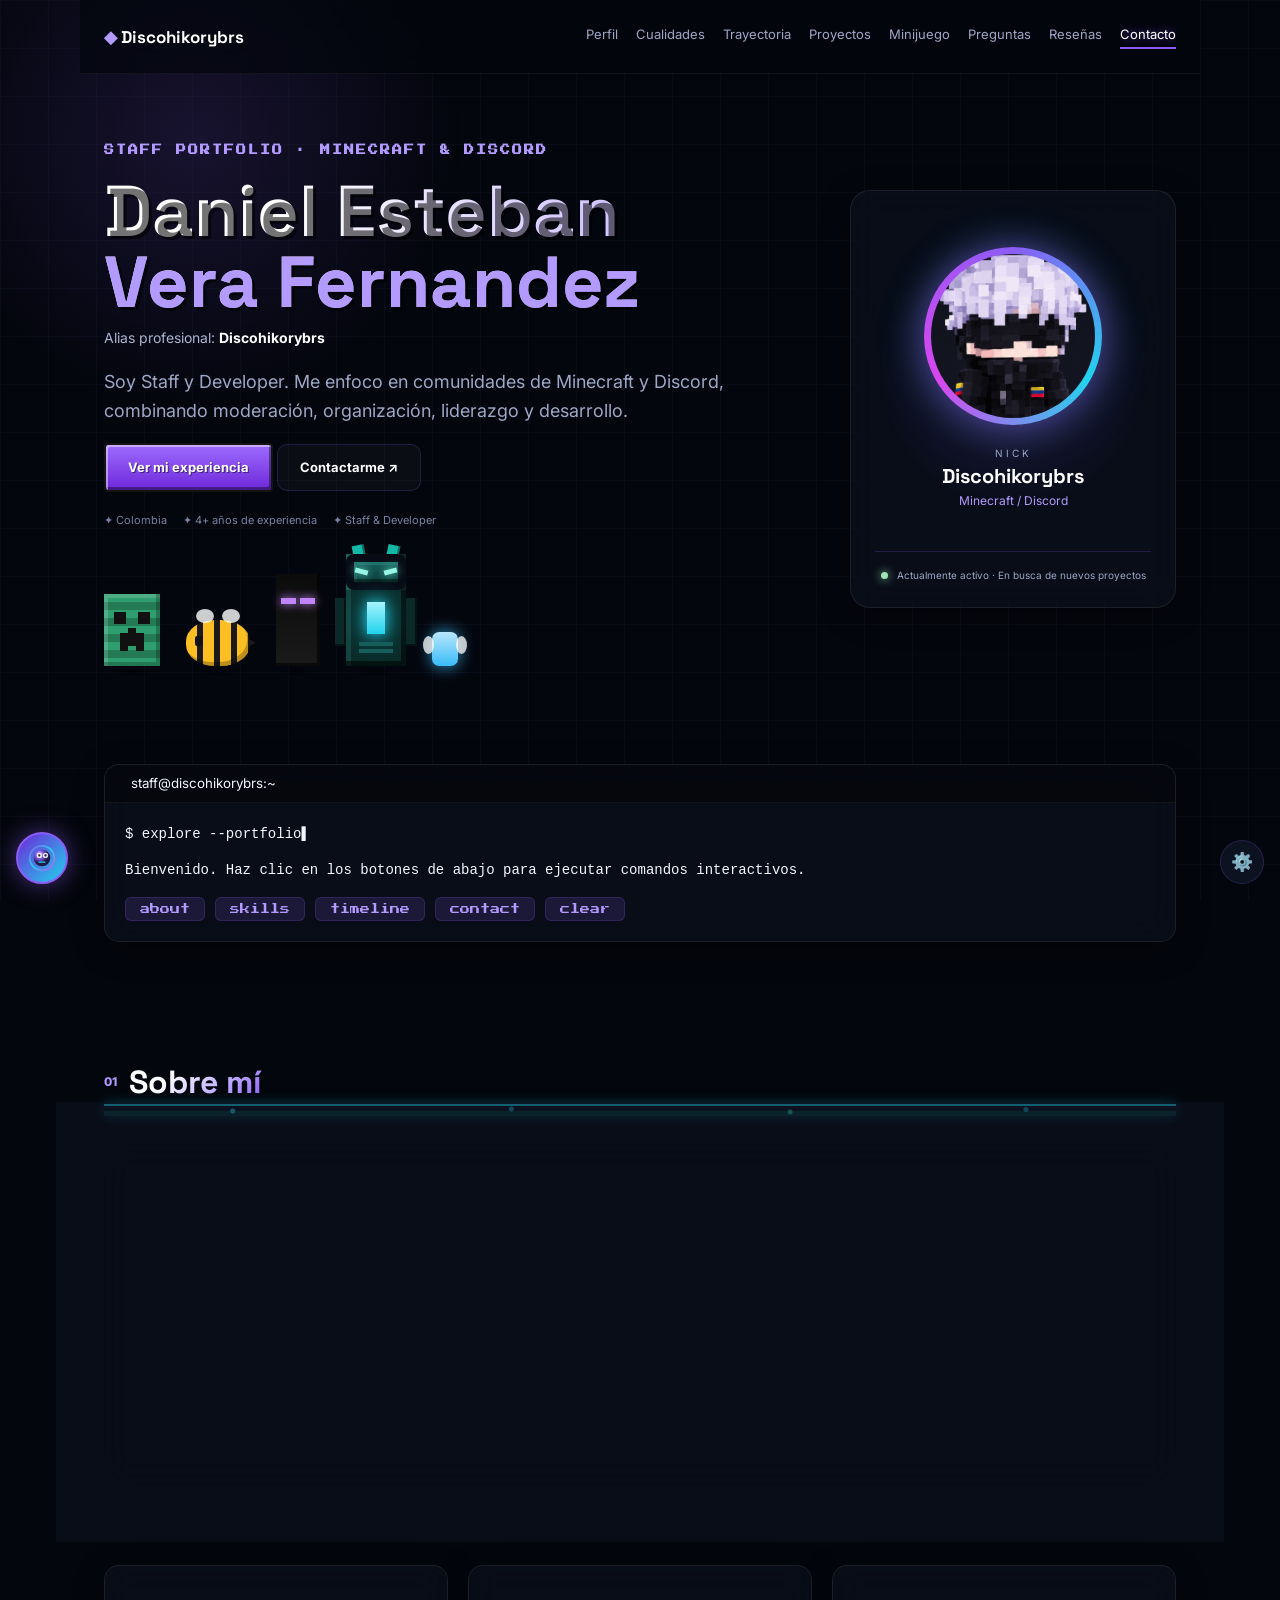
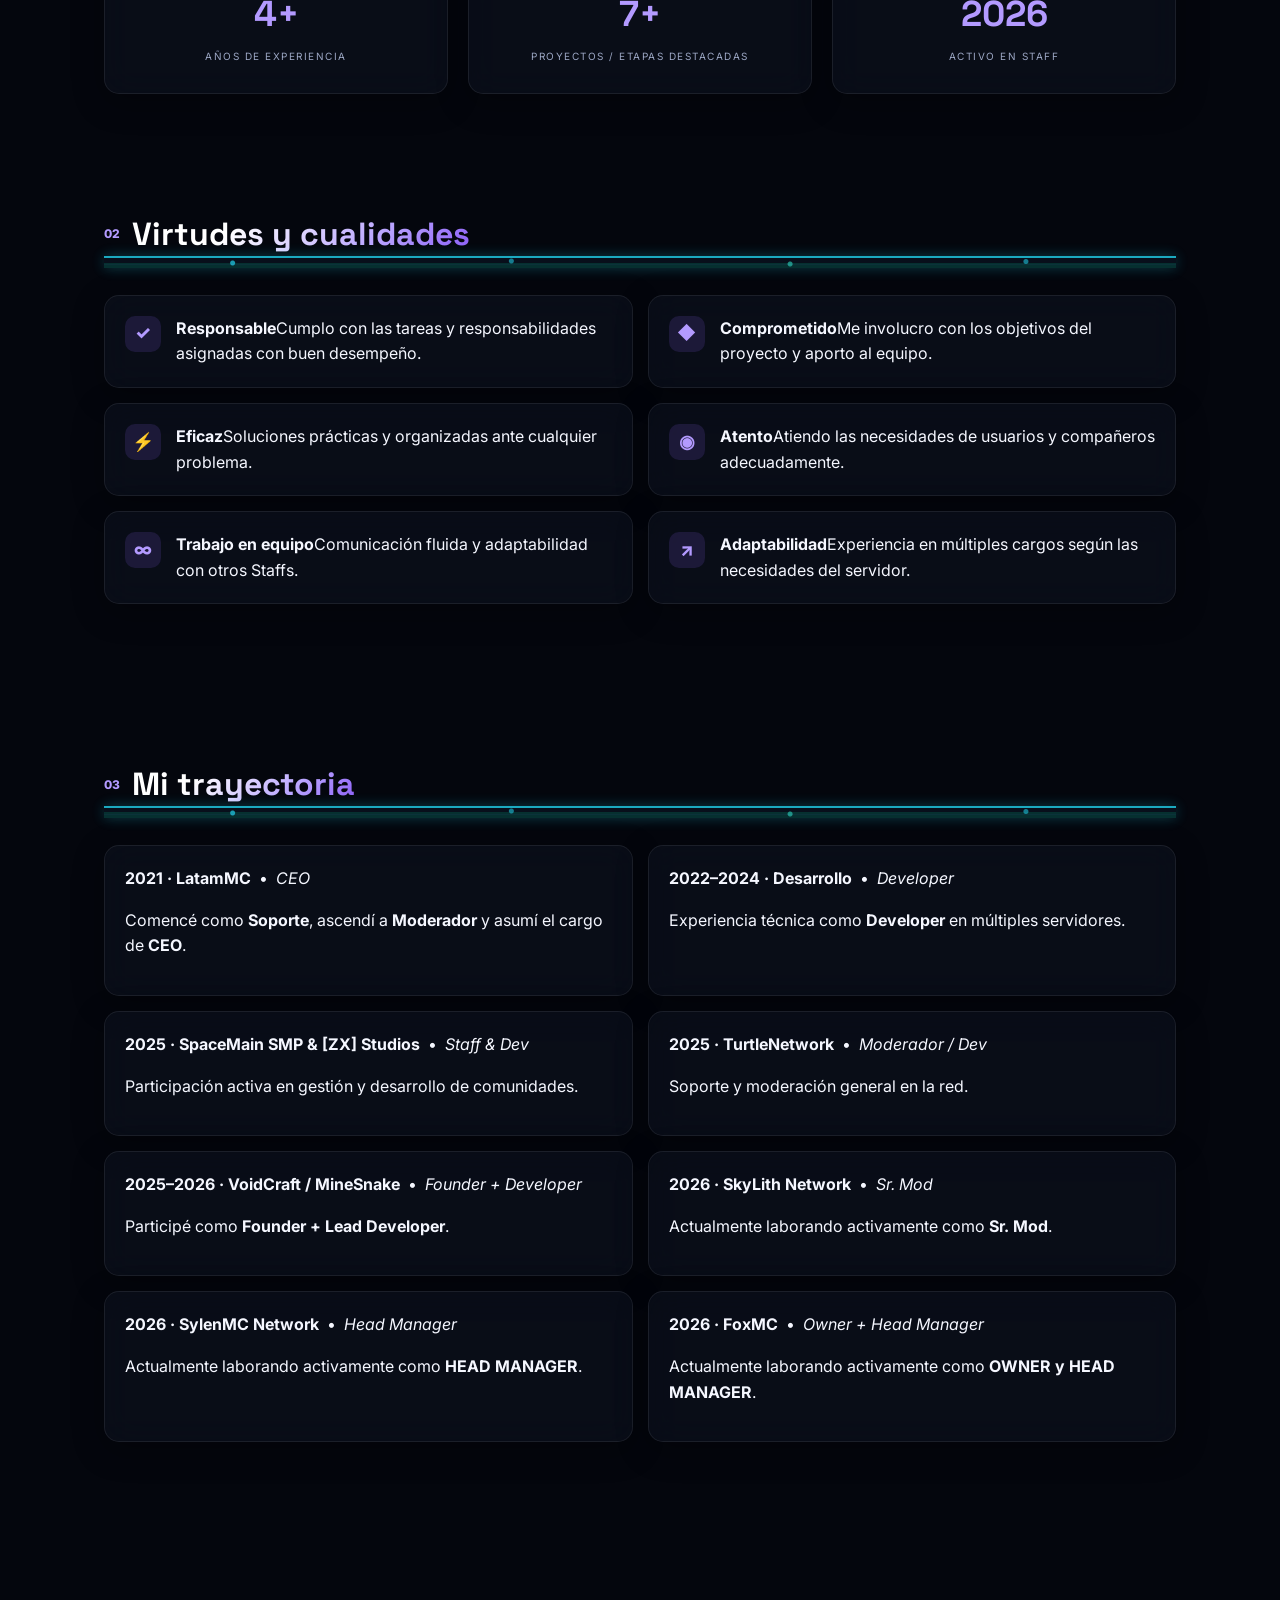
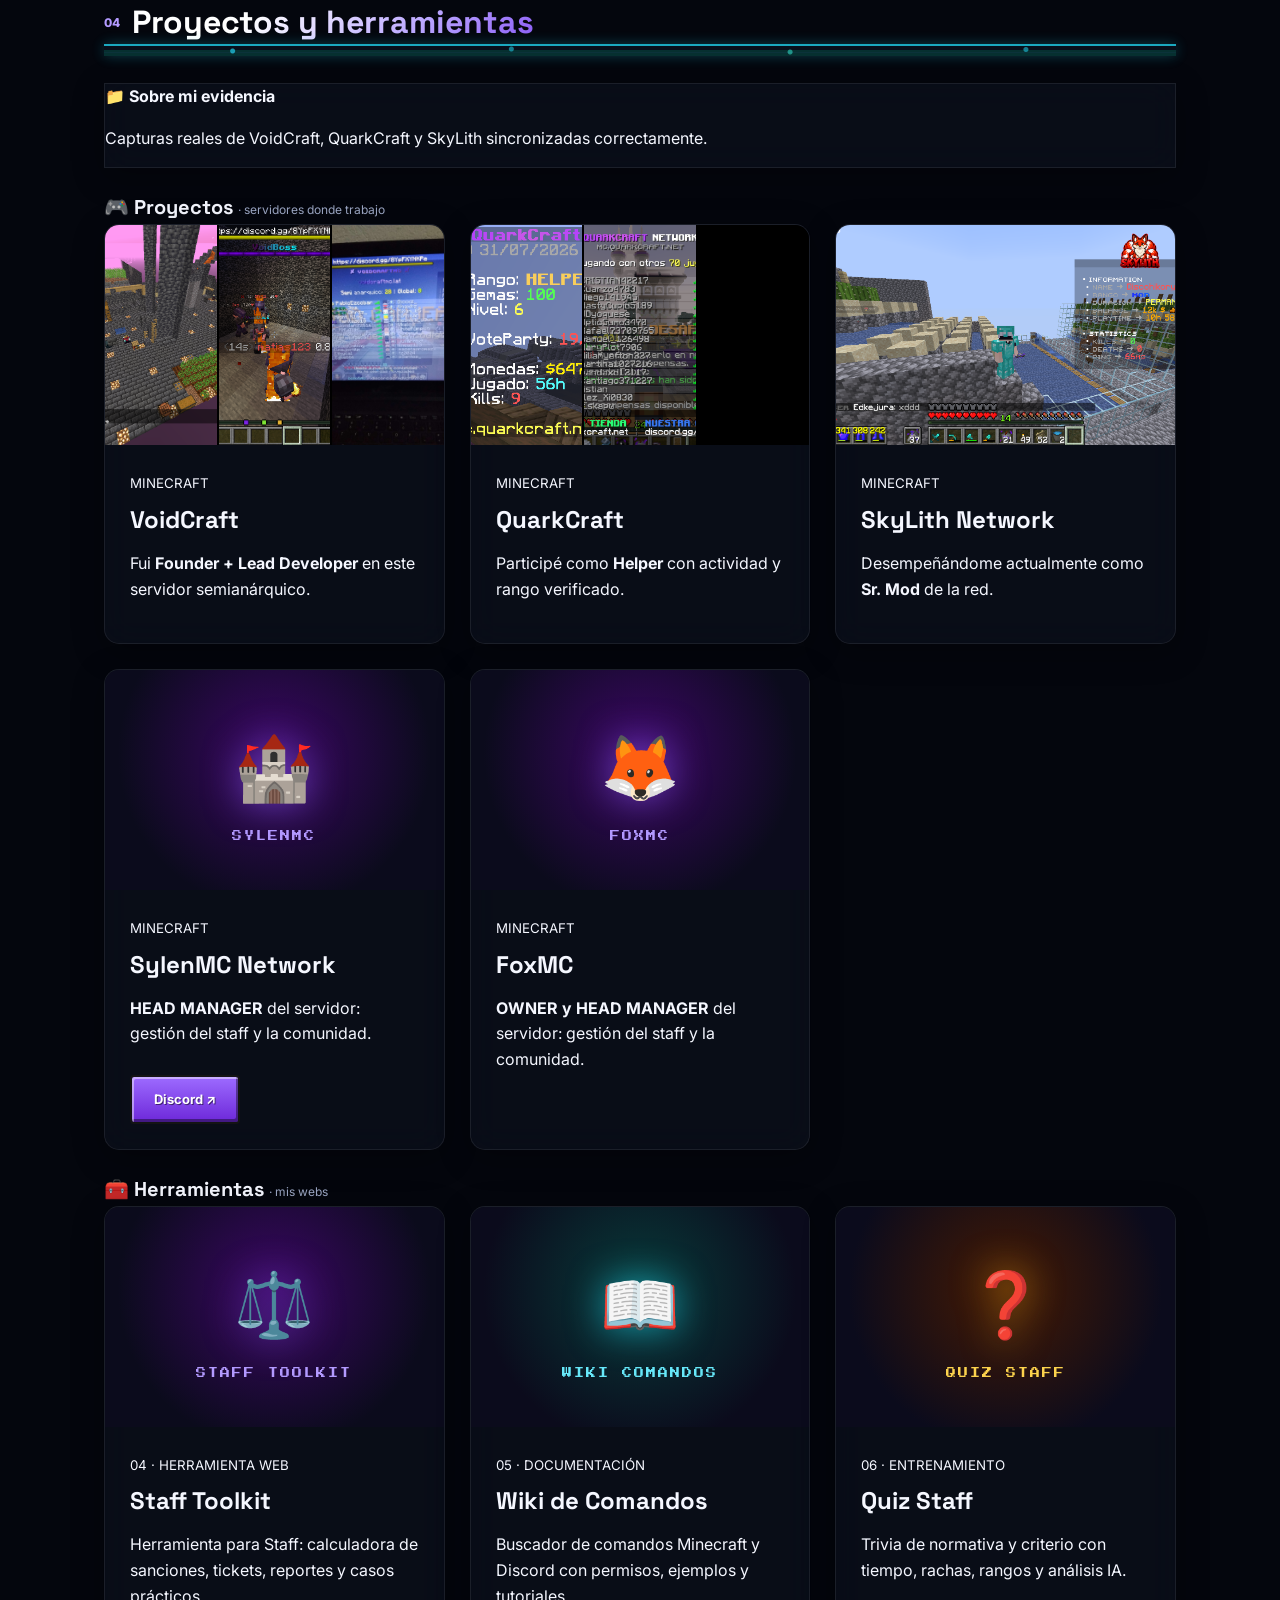
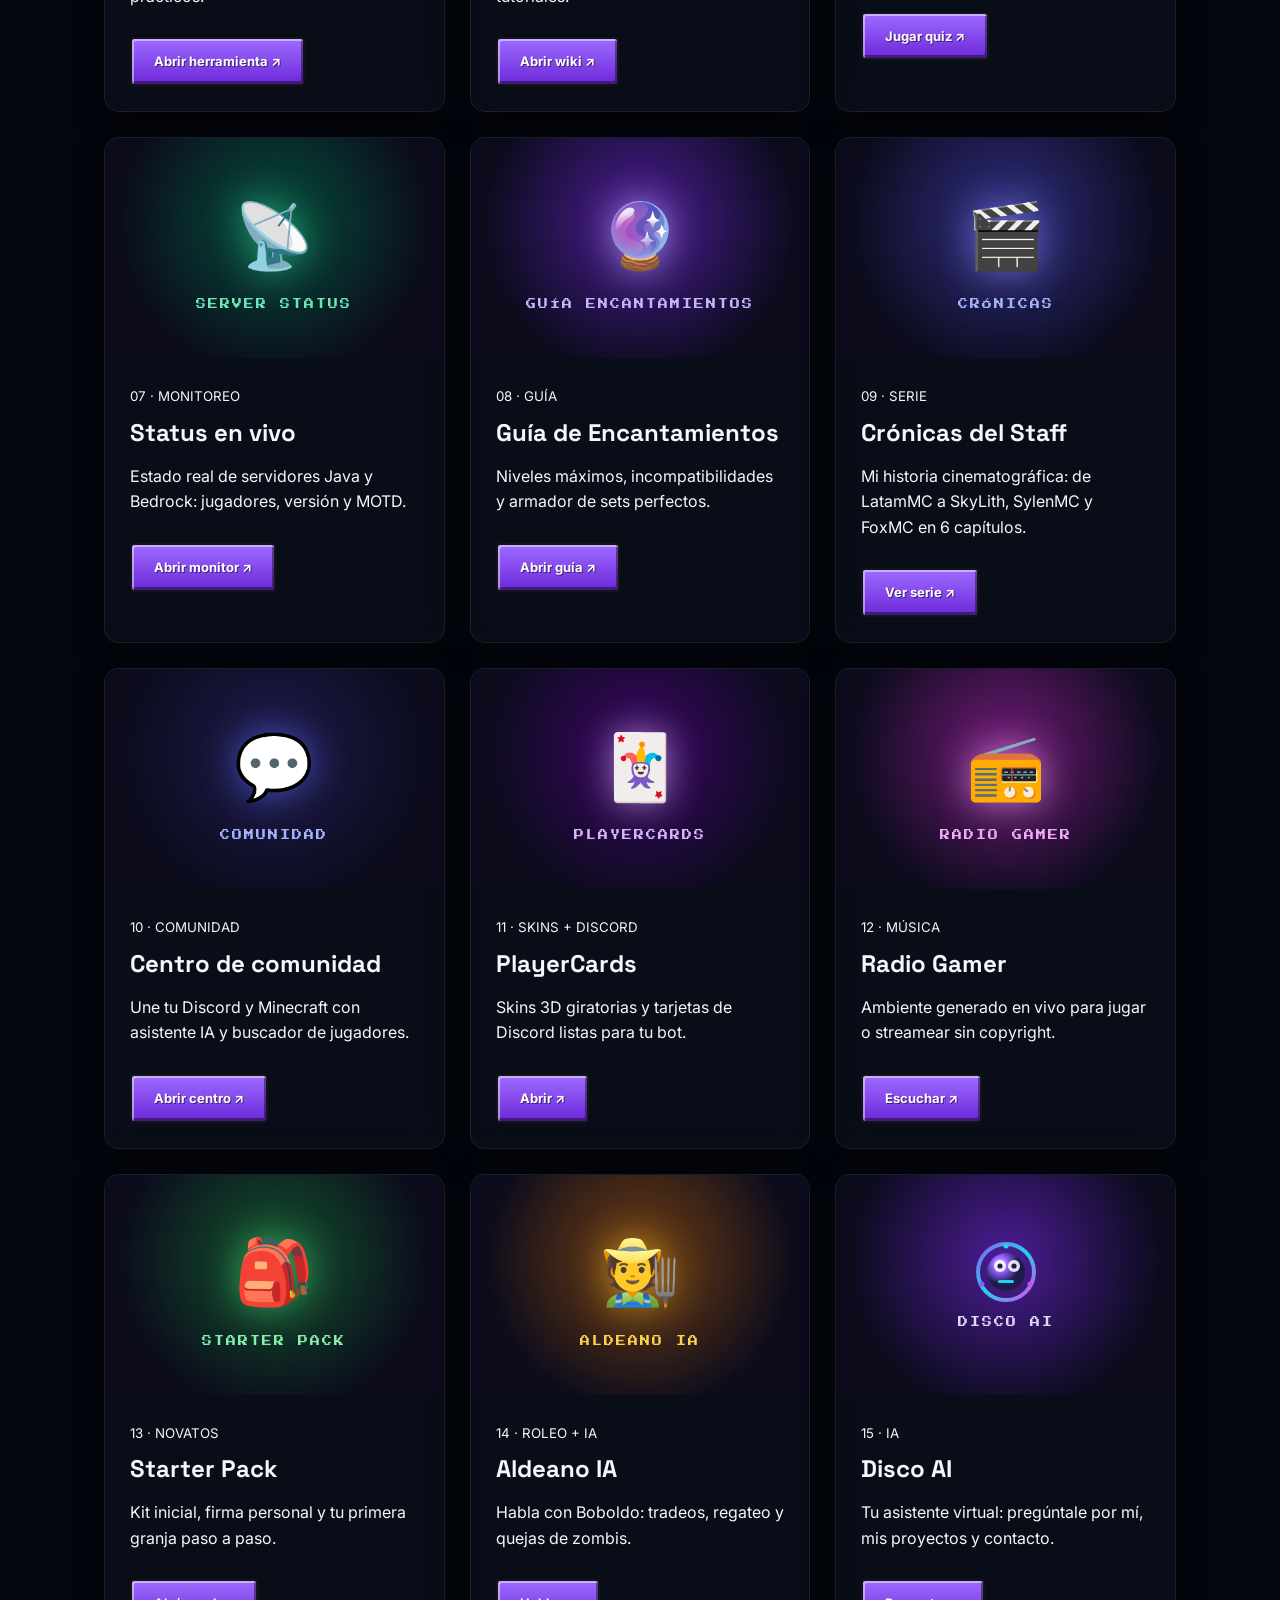
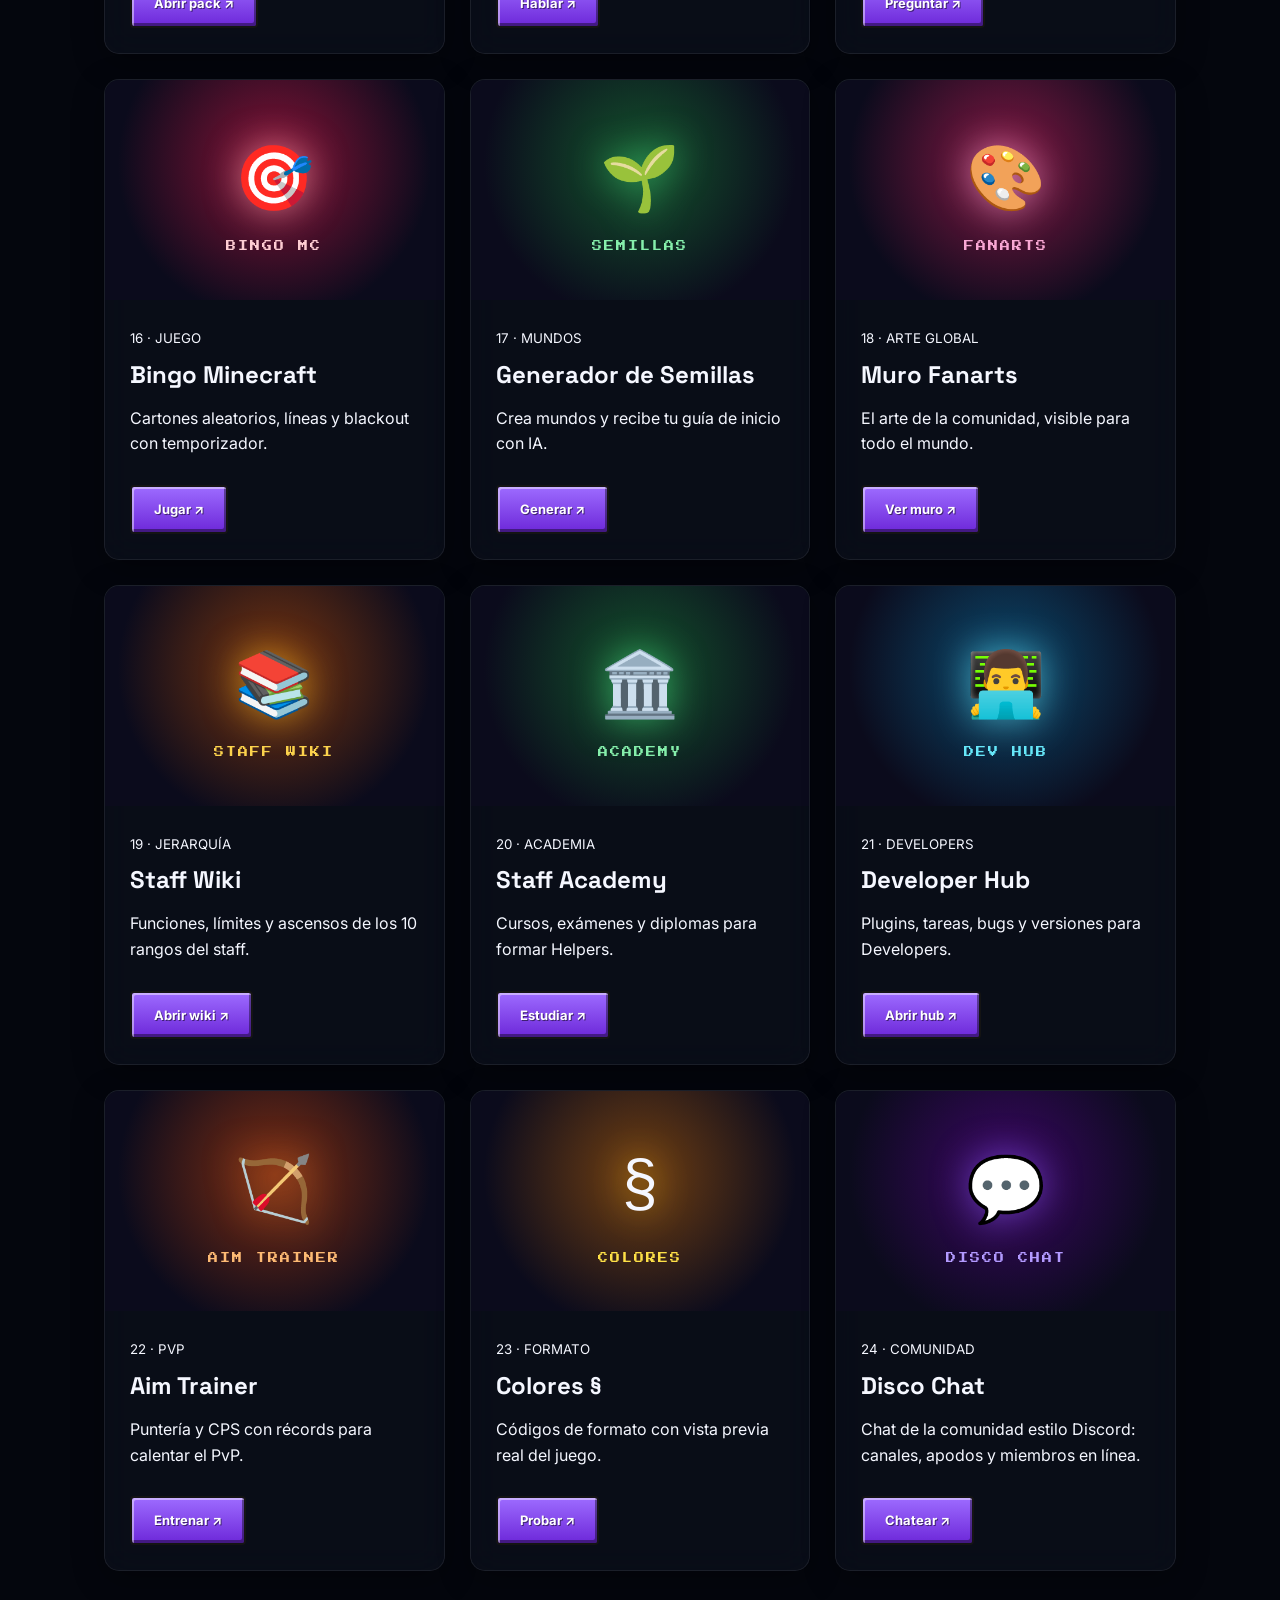
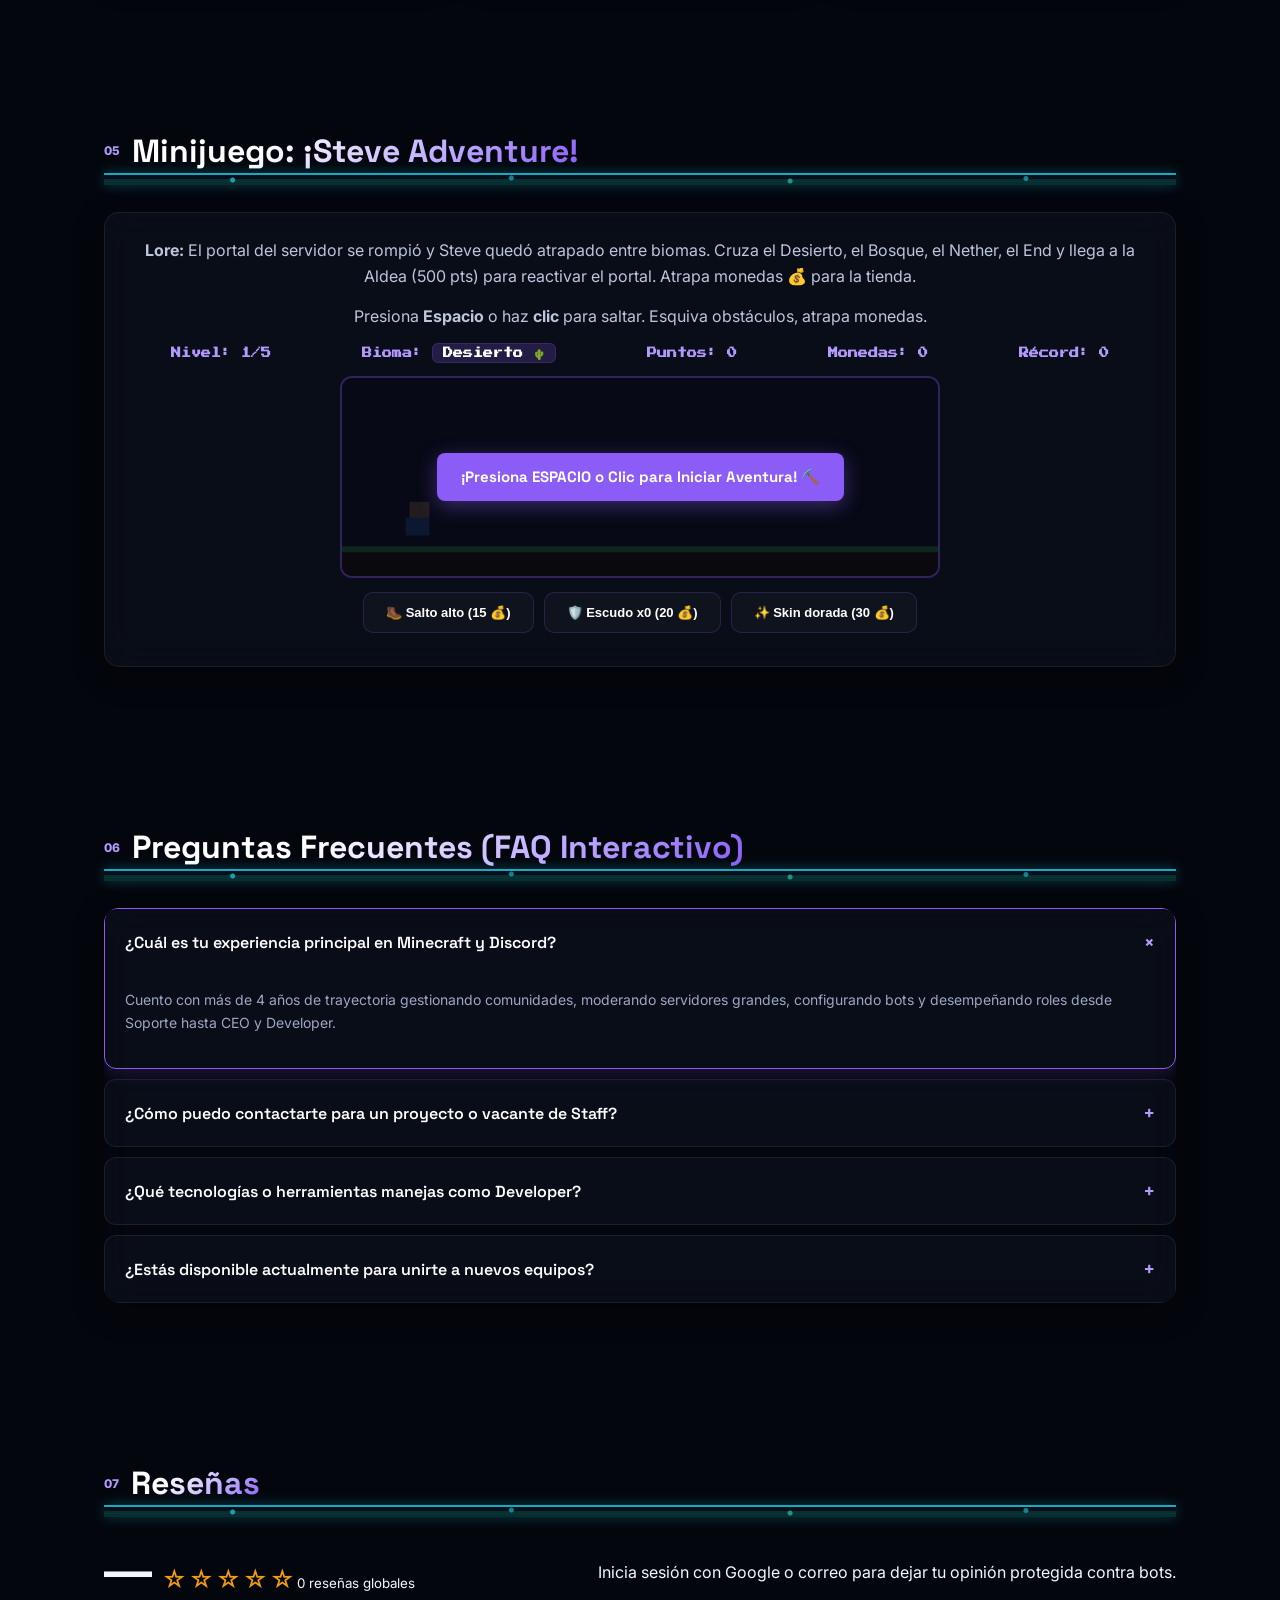
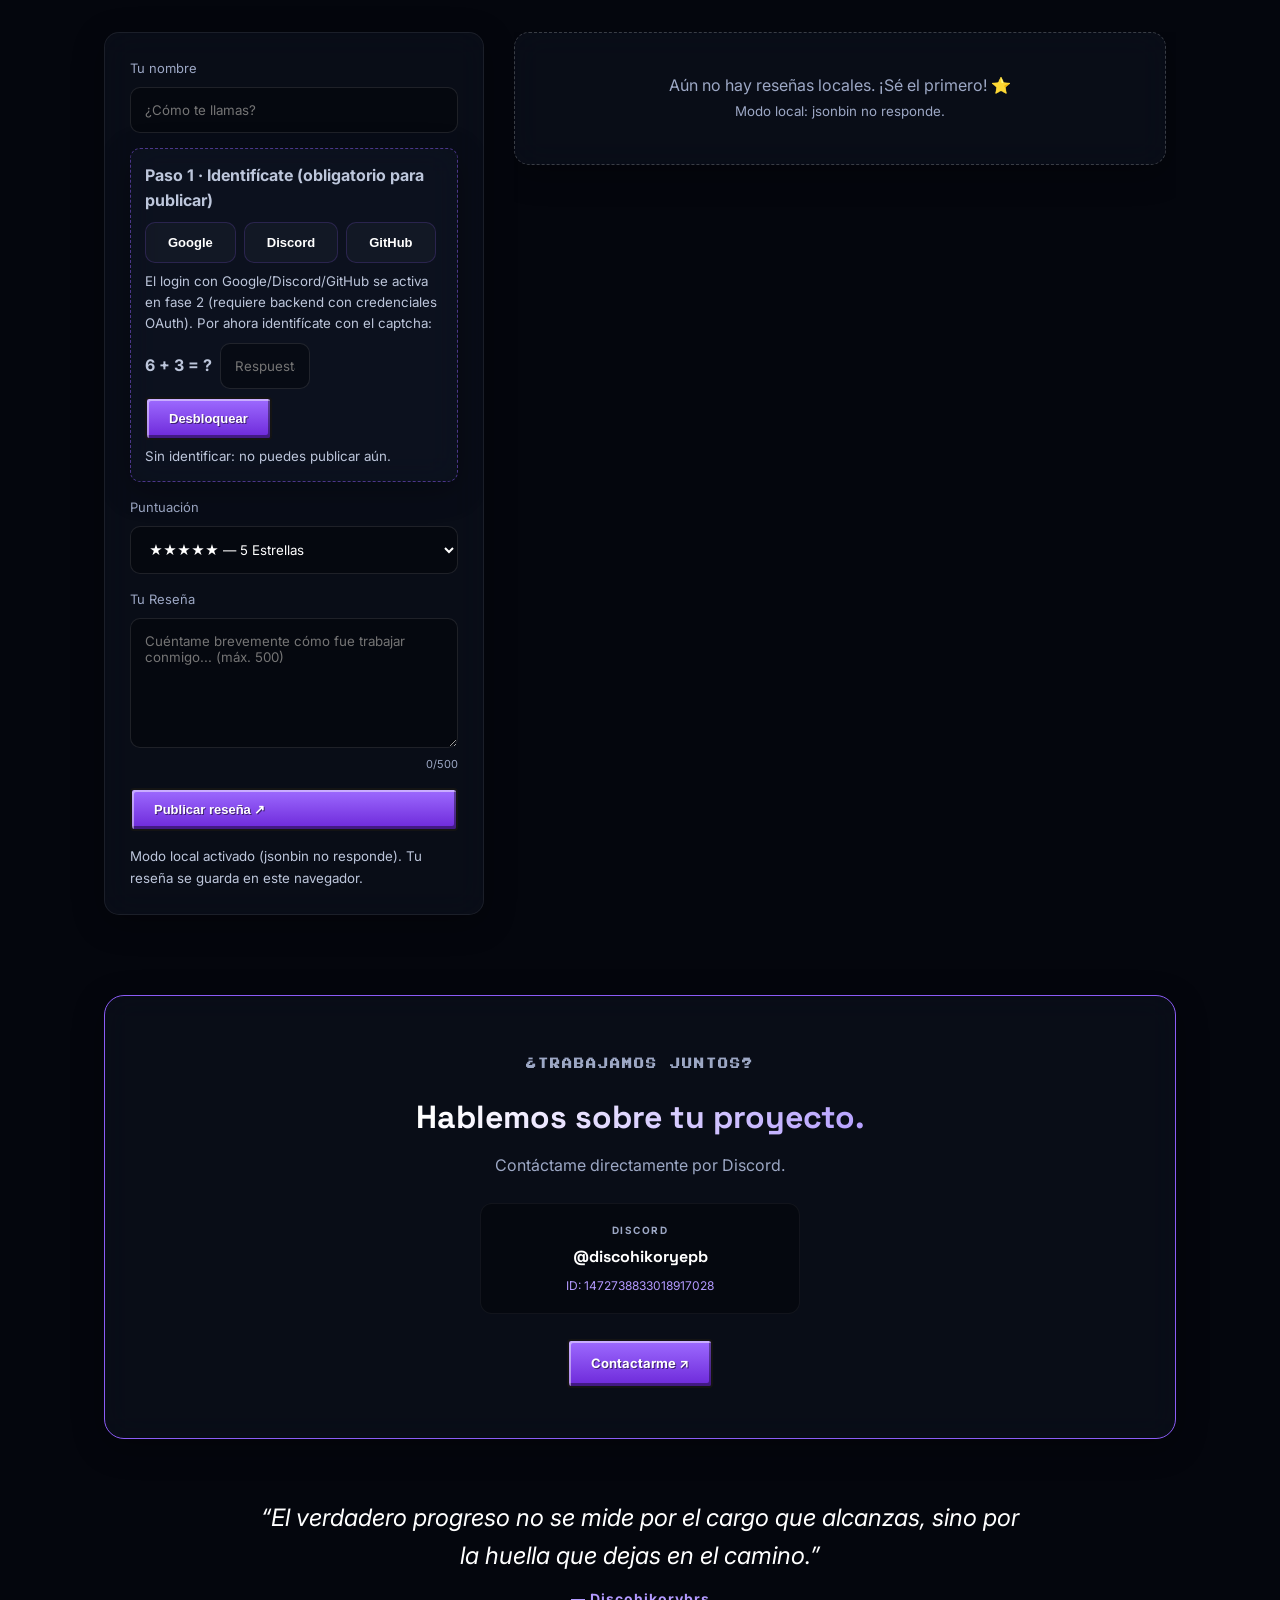
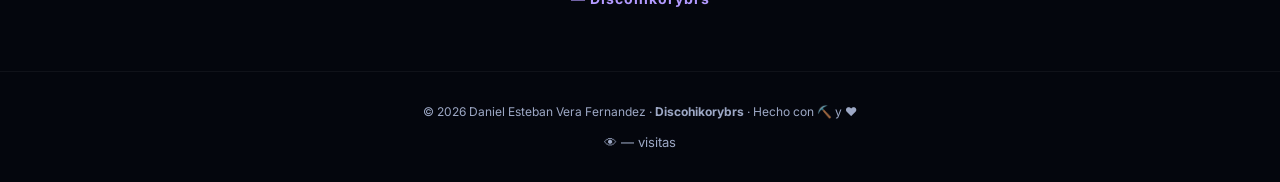
==== commit e37b5c6b: "Agrega FoxMC (Owner y Head Manager) junto a SylenMC Network" ====
--- a/index.html
+++ b/index.html
@@ -289,7 +289,7 @@
     <p>Soy <strong>Daniel Esteban Vera Fernandez</strong>, aunque dentro de las comunidades de Minecraft y Discord utilizo <strong>Discohikorybrs</strong> como mi alias profesional.</p>
     <p>Mi experiencia comenzó en <strong>2021</strong>, cuando entré a <strong>LatamMC</strong> como Soporte. Durante las primeras semanas fui ganando experiencia dentro del equipo y ascendí rápidamente a <strong>Moderador</strong>.</p>
     <p>Después de otras semanas de trabajo, el dueño principal del proyecto falleció debido a cáncer. El segundo dueño necesitaba una mano derecha para continuar con la gestión del servidor y asumí el cargo de <strong>CEO</strong>.</p>
-    <p>Entre <strong>2022 y 2024</strong> continué adquiriendo experiencia como <strong>Developer</strong>. En <strong>2025</strong> retomé activamente con proyectos como <strong>SpaceMain SMP, [ZX] Studios y TurtleNetwork</strong>. Posteriormente participé en <strong>VoidCraft / MineSnake</strong> y actualmente laboro en <strong>SkyLith Network</strong>.</p>
+    <p>Entre <strong>2022 y 2024</strong> continué adquiriendo experiencia como <strong>Developer</strong>. En <strong>2025</strong> retomé activamente con proyectos como <strong>SpaceMain SMP, [ZX] Studios y TurtleNetwork</strong>. Posteriormente participé en <strong>VoidCraft / MineSnake</strong> y actualmente laboro en <strong>SkyLith Network, SylenMC Network y FoxMC</strong>.</p>
   </div>
 </section>
 
@@ -320,6 +320,8 @@
     <article class="timeline-item glass"><i></i><div><strong>2025 · TurtleNetwork</strong> &nbsp;&bull;&nbsp; <em>Moderador / Dev</em><p>Soporte y moderación general en la red.</p></div></article>
     <article class="timeline-item glass"><i></i><div><strong>2025–2026 · VoidCraft / MineSnake</strong> &nbsp;&bull;&nbsp; <em>Founder + Developer</em><p>Participé como <b>Founder + Lead Developer</b>.</p></div></article>
     <article class="timeline-item current glass"><i></i><div><strong>2026 · SkyLith Network</strong> &nbsp;&bull;&nbsp; <em>Sr. Mod</em><p>Actualmente laborando activamente como <b>Sr. Mod</b>.</p></div></article>
+    <article class="timeline-item current glass"><i></i><div><strong>2026 · SylenMC Network</strong> &nbsp;&bull;&nbsp; <em>Head Manager</em><p>Actualmente laborando activamente como <b>HEAD MANAGER</b>.</p></div></article>
+    <article class="timeline-item current glass"><i></i><div><strong>2026 · FoxMC</strong> &nbsp;&bull;&nbsp; <em>Owner + Head Manager</em><p>Actualmente laborando activamente como <b>OWNER y HEAD MANAGER</b>.</p></div></article>
   </div>
 </section>
 
@@ -353,7 +355,13 @@
       <div class="project-images gallery">
         <div class="toolkit-thumb sylen-thumb" aria-hidden="true"><span class="tk-icon">🏰</span><small>SYLENMC</small></div>
       </div>
-      <div class="project-body"><small>MINECRAFT</small><h3>SylenMC</h3><p><b>HEAD MANAGER</b> del servidor: gestión del staff y la comunidad.</p><a class="btn primary magnetic" href="https://discord.gg/uQFkw4ssKJ" target="_blank" rel="noopener" style="margin-top:12px;">Discord ↗</a></div>
+      <div class="project-body"><small>MINECRAFT</small><h3>SylenMC Network</h3><p><b>HEAD MANAGER</b> del servidor: gestión del staff y la comunidad.</p><a class="btn primary magnetic" href="https://discord.gg/uQFkw4ssKJ" target="_blank" rel="noopener" style="margin-top:12px;">Discord ↗</a></div>
+    </article>
+    <article class="project-card glass">
+      <div class="project-images gallery">
+        <div class="toolkit-thumb sylen-thumb" aria-hidden="true"><span class="tk-icon">🦊</span><small>FOXMC</small></div>
+      </div>
+      <div class="project-body"><small>MINECRAFT</small><h3>FoxMC</h3><p><b>OWNER y HEAD MANAGER</b> del servidor: gestión del staff y la comunidad.</p></div>
     </article>
   </div>
   <h3 style="font:700 20px 'Space Grotesk';margin:26px 0 4px">🧰 Herramientas <small style="font:400 12px Inter,sans-serif;color:var(--muted,#9da8c5)">· mis webs</small></h3>
@@ -392,7 +400,7 @@
       <div class="project-images gallery">
         <div class="toolkit-thumb cron-thumb" aria-hidden="true"><span class="tk-icon">🎬</span><small>CRÓNICAS</small></div>
       </div>
-      <div class="project-body"><small>09 · SERIE</small><h3>Crónicas del Staff</h3><p>Mi historia cinematográfica: de LatamMC a SkyLith en 6 capítulos.</p><a class="btn primary magnetic" href="https://discohikory.github.io/Cronicas/" target="_blank" rel="noopener" style="margin-top:12px;">Ver serie ↗</a></div>
+      <div class="project-body"><small>09 · SERIE</small><h3>Crónicas del Staff</h3><p>Mi historia cinematográfica: de LatamMC a SkyLith, SylenMC y FoxMC en 6 capítulos.</p><a class="btn primary magnetic" href="https://discohikory.github.io/Cronicas/" target="_blank" rel="noopener" style="margin-top:12px;">Ver serie ↗</a></div>
     </article>
     <article class="project-card glass">
       <div class="project-images gallery">
@@ -771,7 +779,7 @@
 const termResponses = {
   about: "Daniel Esteban Vera Fernandez (Discohikorybrs) — Staff & Developer con más de 4 años de experiencia en Minecraft y Discord.",
   skills: "Habilidades: Moderación avanzada, liderazgo de equipos, gestión de servidores, desarrollo en Minecraft y soporte técnico.",
-  timeline: "Trayectoria destacada: LatamMC → SpaceMain SMP → TurtleNetwork → VoidCraft → SkyLith Network.",
+  timeline: "Trayectoria destacada: LatamMC → SpaceMain SMP → TurtleNetwork → VoidCraft → SkyLith Network → SylenMC Network → FoxMC.",
   contact: "Discord oficial: @discohikoryepb (ID: 1472738833018917028). ¡Escríbeme para colaborar!",
   clear: "Terminal limpia. Selecciona otro comando para explorar."
 };
@@ -1400,7 +1408,7 @@
     say(text,'user');inp.value='';
     const w=say('Escribiendo… ⏳','bot');
     hist.push("Usuario: "+text);
-    const sys="Eres Disco AI, asistente de Discohikorybrs (Daniel Esteban Vera Fernandez), Staff y Developer Minecraft/Discord de Colombia, 4+ años desde 2021: LatamMC (Soporte→Moderador→CEO), 2022-24 Developer, 2025 SpaceMain/ZX/TurtleNetwork, VoidCraft/MineSnake Founder+Dev, 2026 SkyLith Sr. Mod. Contacto: Discord @discohikoryepb. Español neutro, máximo 80 palabras, amable. Si no sabes algo, dilo y sugiere contactarlo.";
+    const sys="Eres Disco AI, asistente de Discohikorybrs (Daniel Esteban Vera Fernandez), Staff y Developer Minecraft/Discord de Colombia, 4+ años desde 2021: LatamMC (Soporte→Moderador→CEO), 2022-24 Developer, 2025 SpaceMain/ZX/TurtleNetwork, VoidCraft/MineSnake Founder+Dev, 2026 SkyLith Sr. Mod, 2026 SylenMC Network HEAD MANAGER, 2026 FoxMC OWNER y HEAD MANAGER. Contacto: Discord @discohikoryepb. Español neutro, máximo 80 palabras, amable. Si no sabes algo, dilo y sugiere contactarlo.";
     try{
       const r=await q(sys+"\nHistorial: "+hist.slice(-4).join(" | ")+"\nPregunta: "+text);
       w.textContent=r;hist.push("Disco AI: "+r);
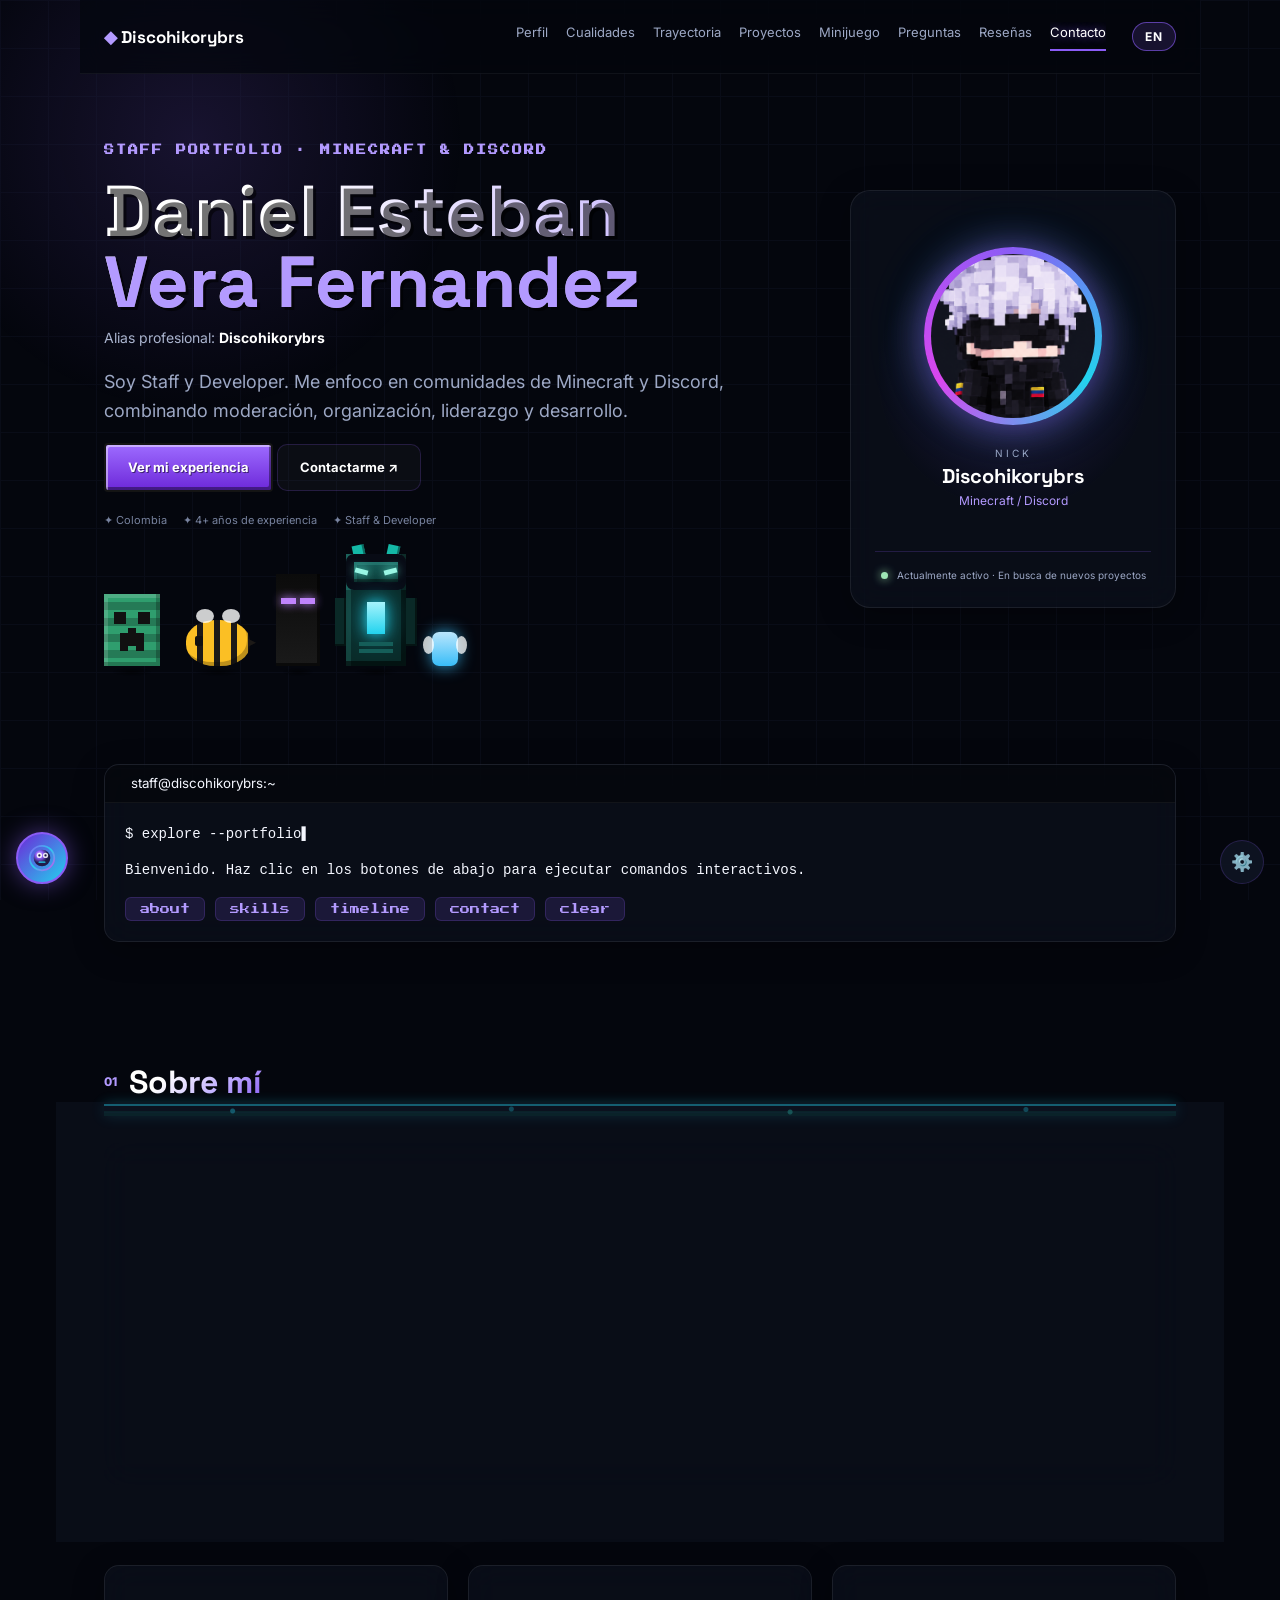
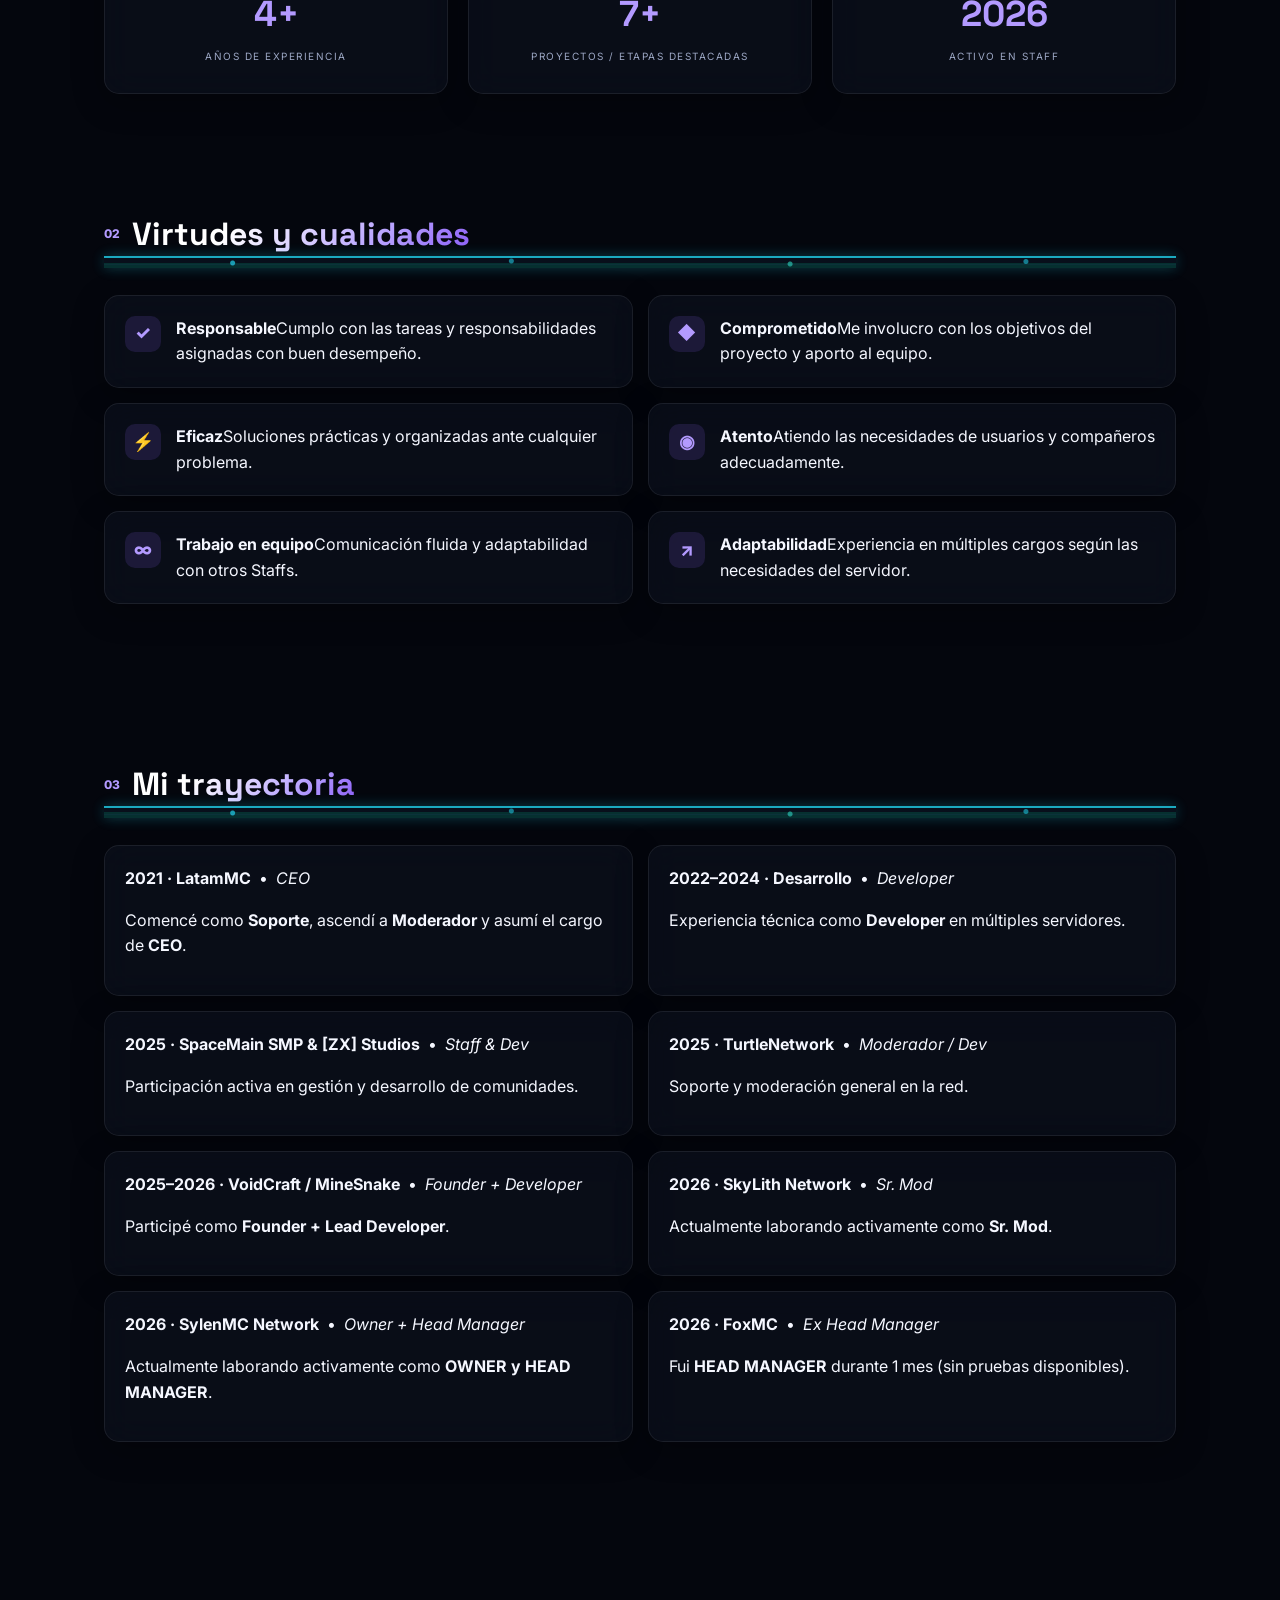
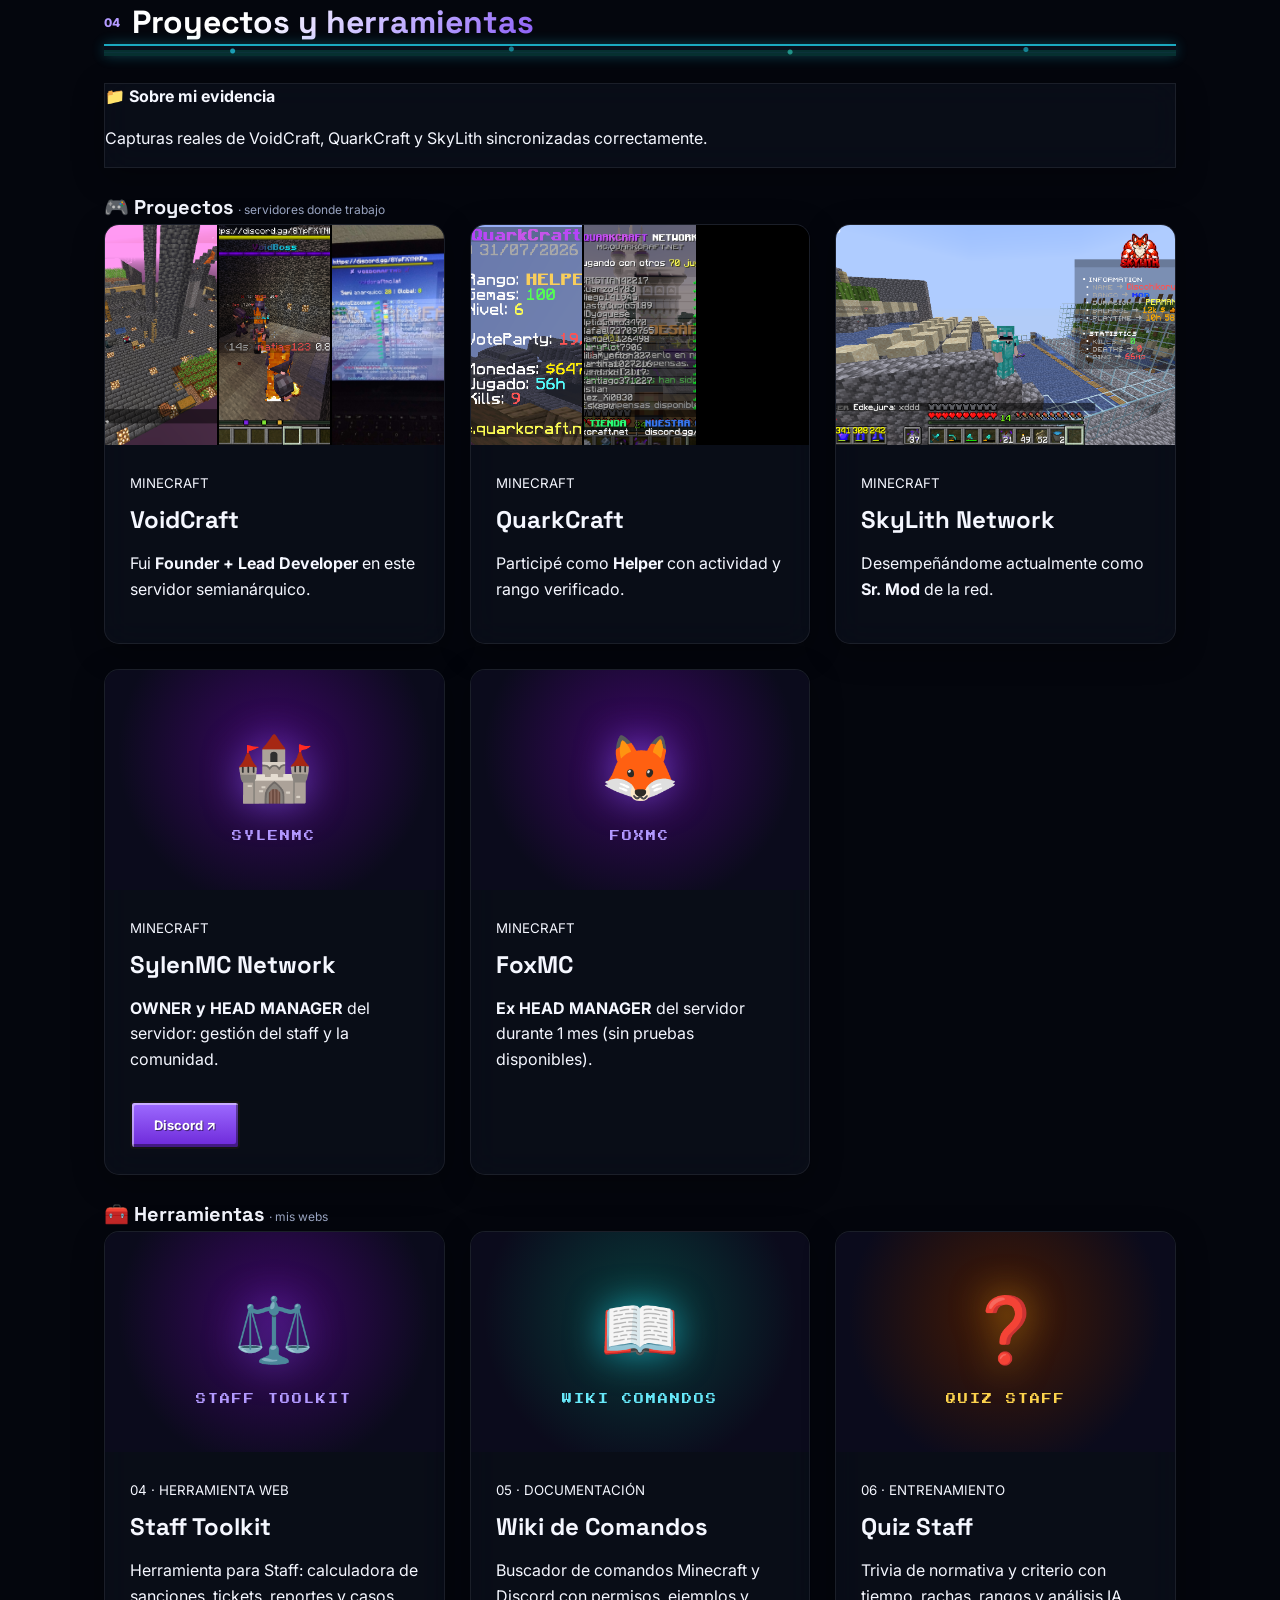
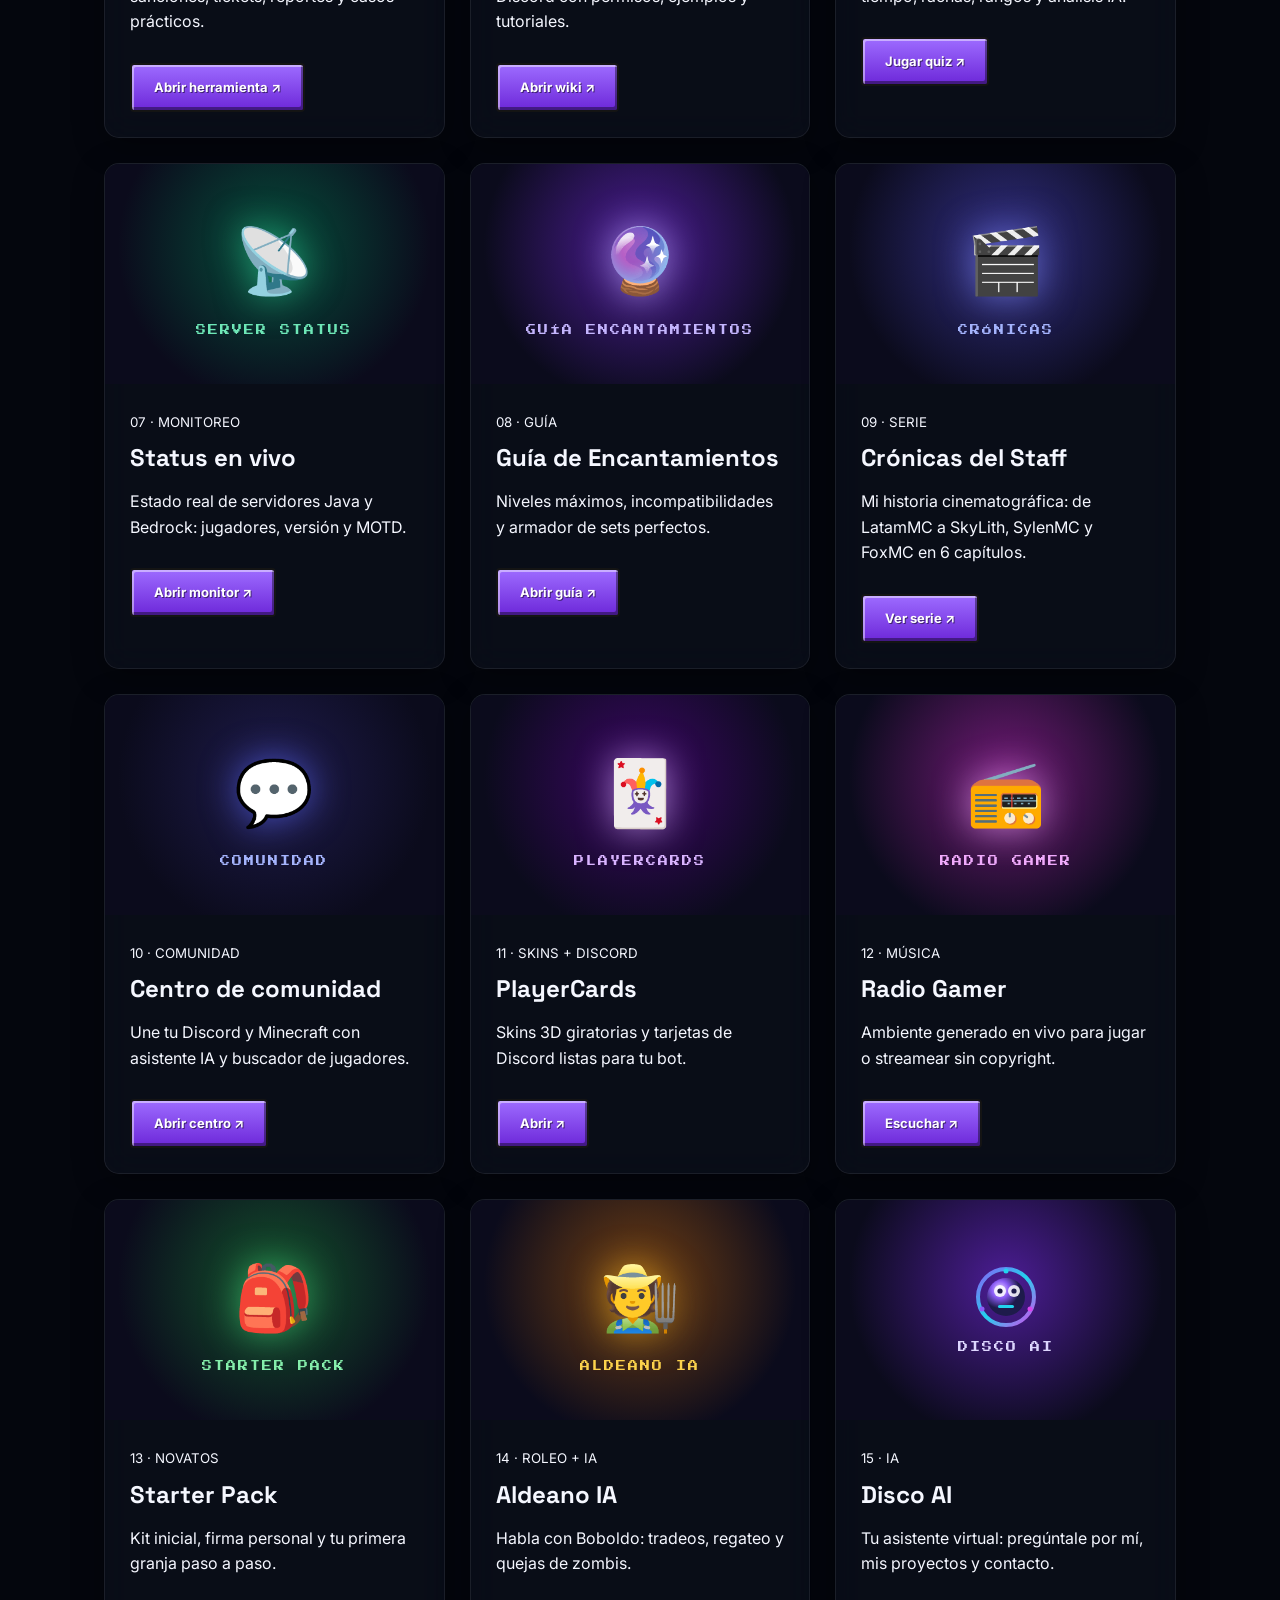
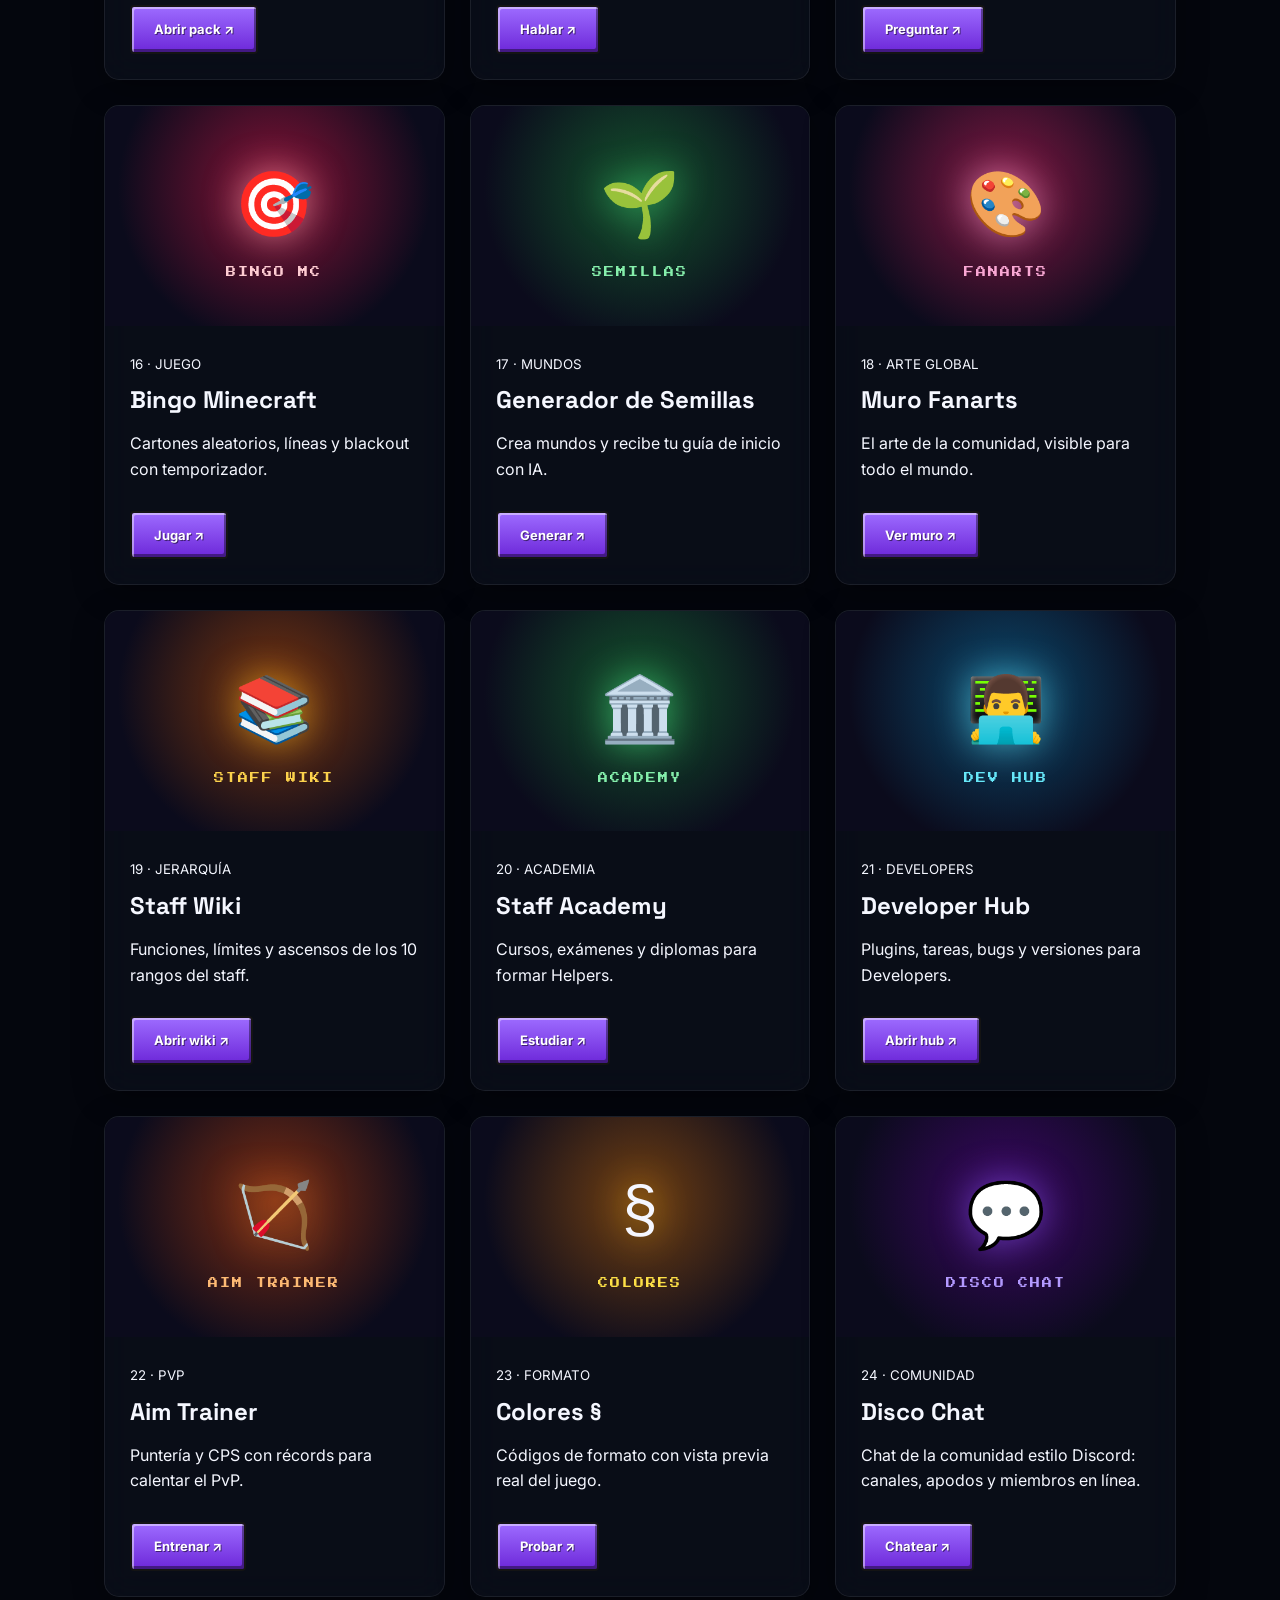
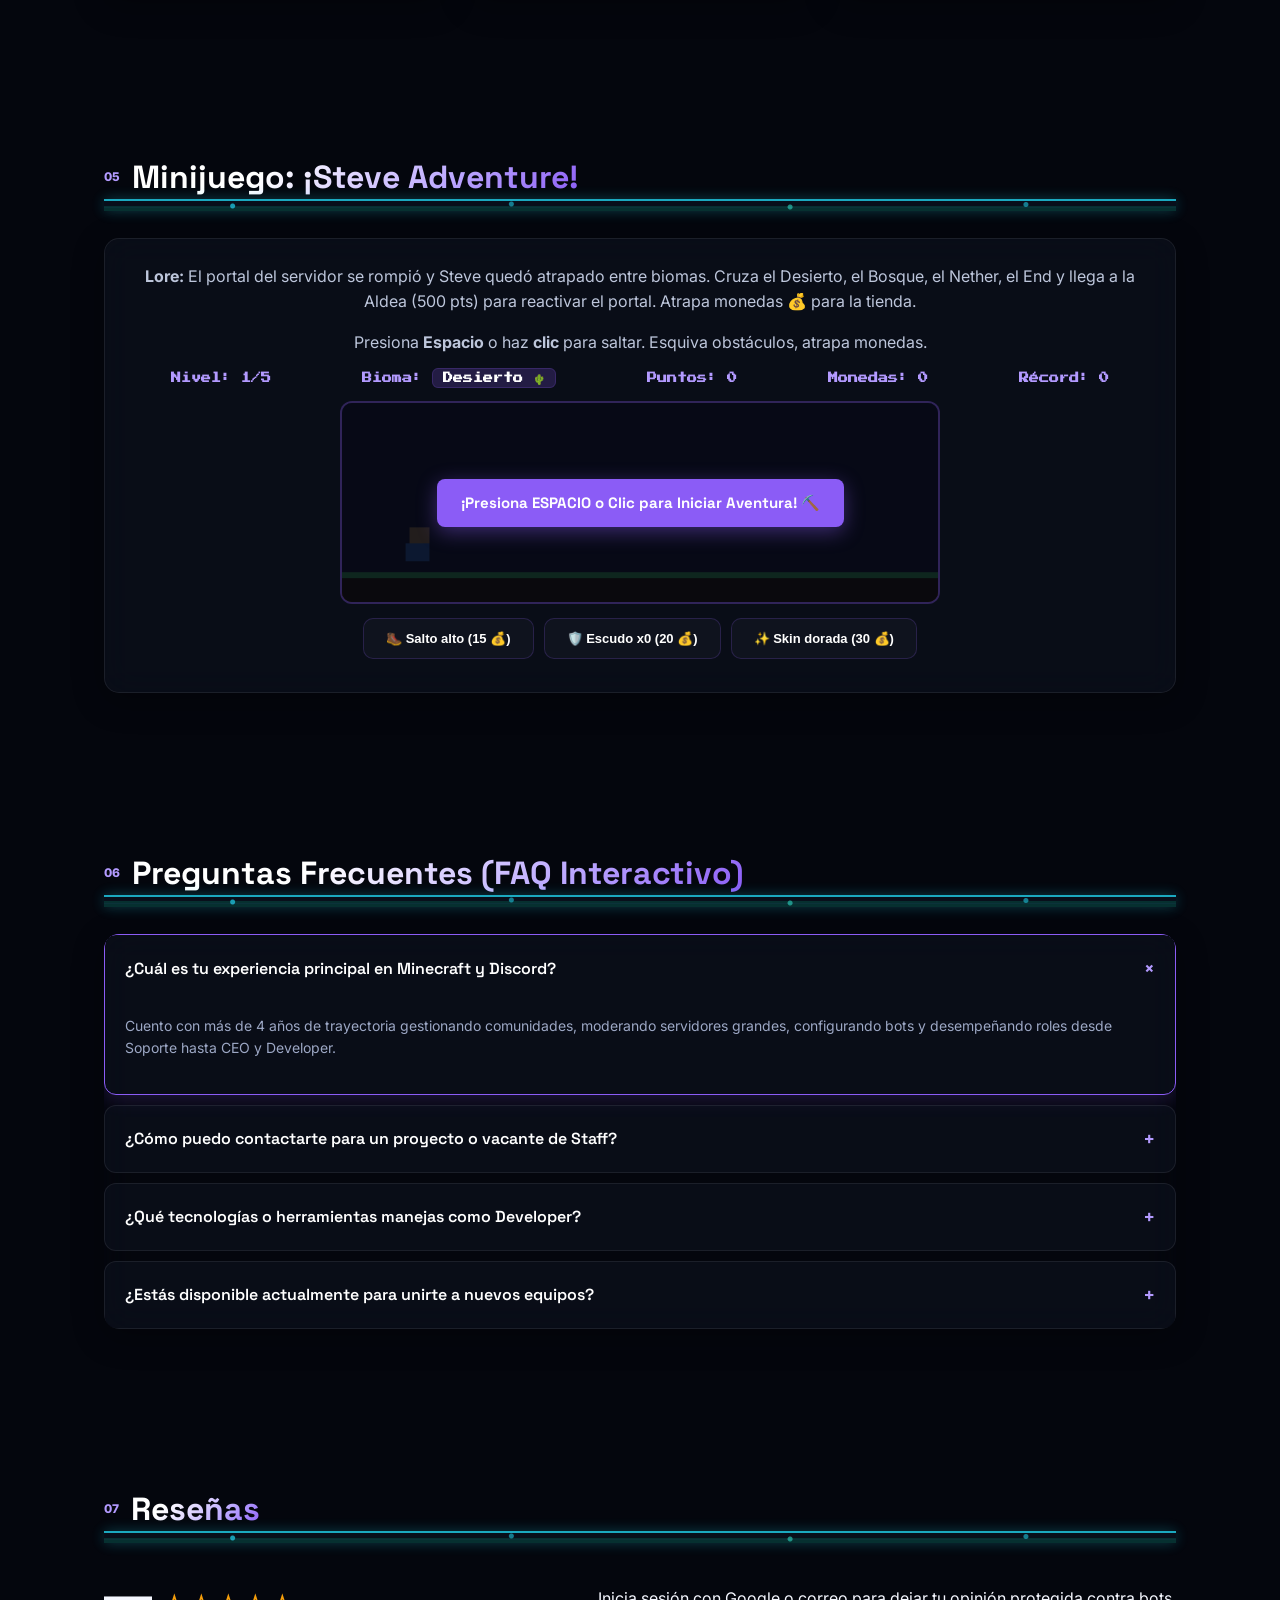
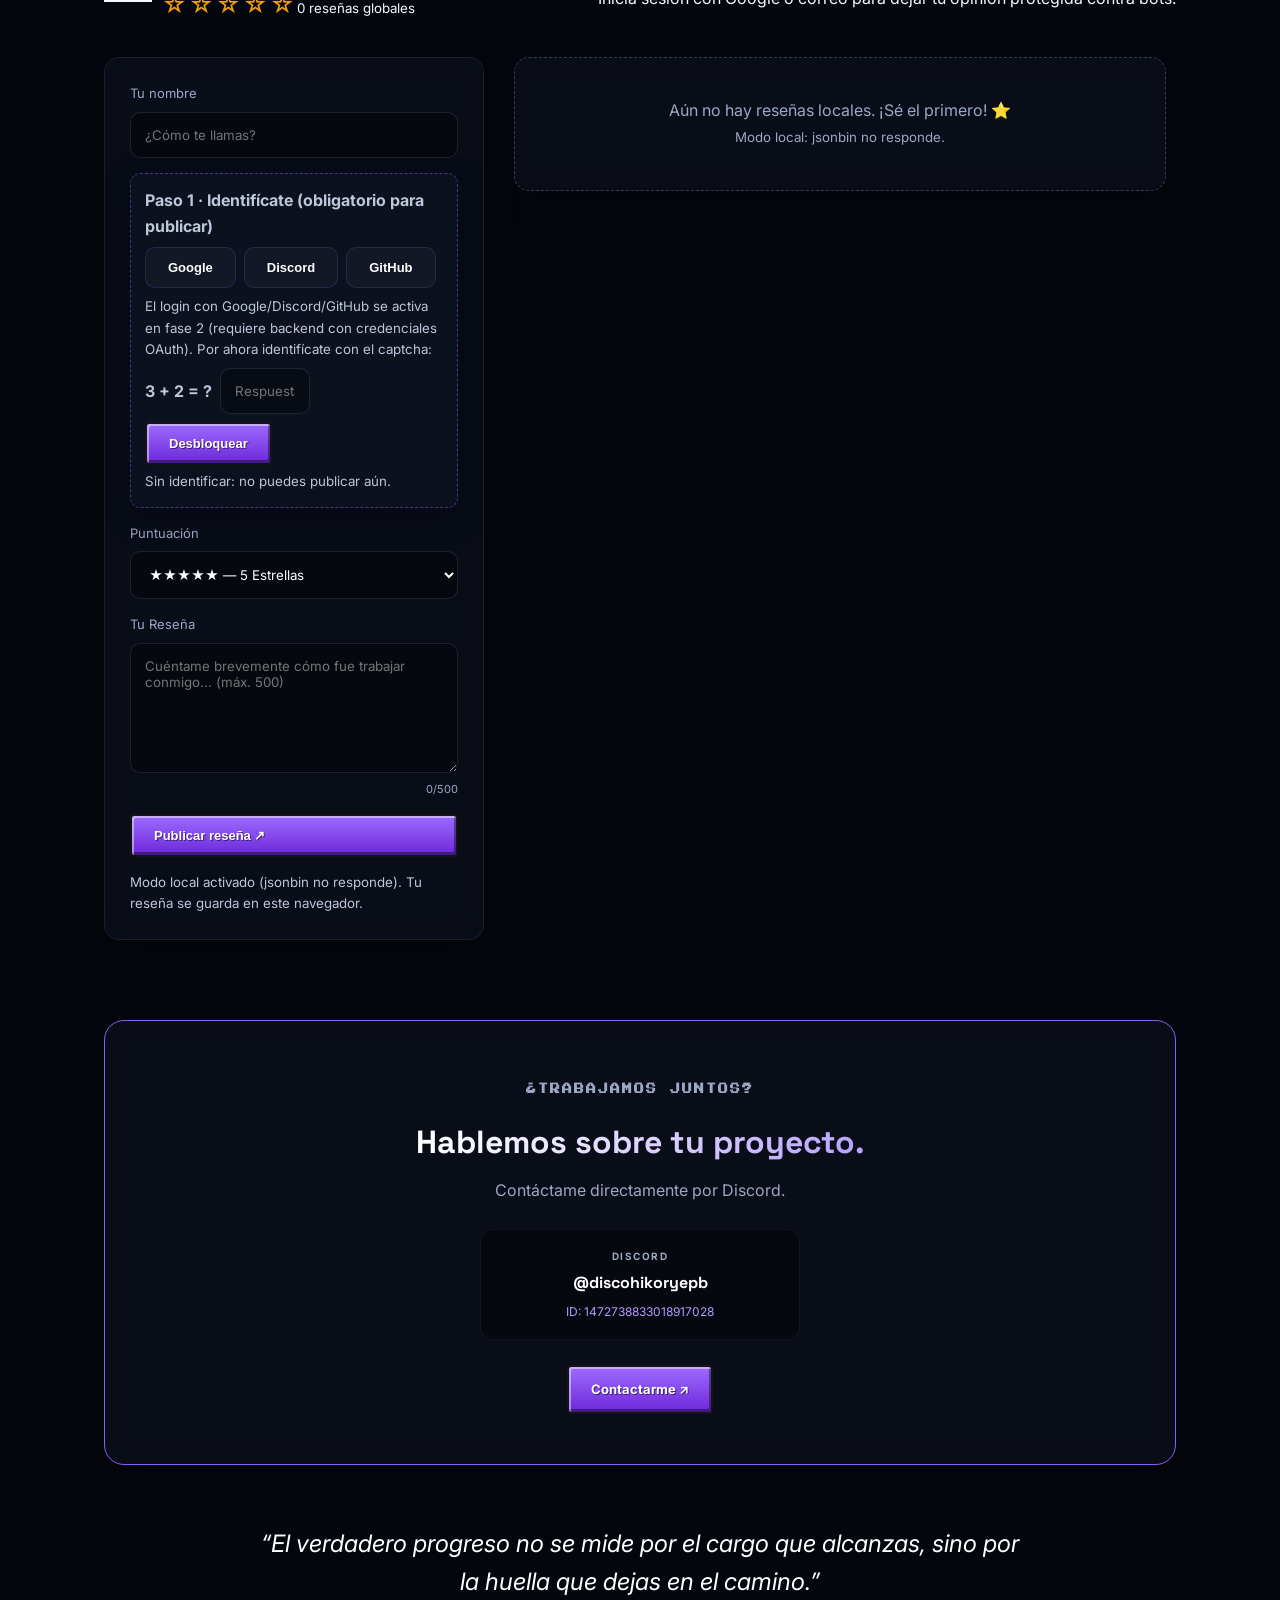
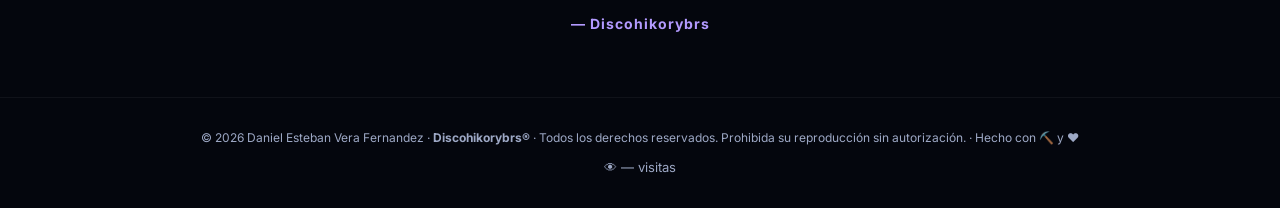
==== commit 824c7d3d: "Agrega boton ES/EN, copyright ®, rol FoxMC como ex y fix movil" ====
--- a/index.html
+++ b/index.html
@@ -33,10 +33,15 @@
 .project-grid { grid-template-columns: repeat(auto-fit, minmax(min(100%, 280px), 1fr)); }
 .project-card, .project-images { min-width: 0; }
 @media(max-width:850px){
-  main { padding: 0 16px; }
+  main { padding: 0 16px; overflow-x: clip; }
   .section { padding: 48px 0; }
+  /* Herramientas siempre a 1 columna y visibles en móvil */
+  #proyectos .project-grid { display: grid !important; grid-template-columns: 1fr !important; gap: 14px; }
+  #proyectos, #proyectos .project-card { opacity: 1 !important; transform: none !important; }
+  .project-card, .project-images { min-width: 0; max-width: 100%; }
   .project-body { padding: 18px; }
-  .project-images img { height: 170px; }
+  .project-images img { height: 170px; width: 100%; object-fit: cover; }
+  .toolkit-thumb { min-height: 160px; font-size: 48px; }
   .reveal { transform: translateY(18px); }
 }
 @media (prefers-reduced-motion: reduce) {
@@ -234,6 +239,7 @@
     <a href="#preguntas" class="magnetic">Preguntas</a>
     <a href="#resenas" class="magnetic">Reseñas</a>
     <a href="#contacto" class="magnetic">Contacto</a>
+    <button id="langBtn" type="button" class="magnetic" style="margin-left:8px;padding:6px 12px;border-radius:20px;border:1px solid rgba(139,92,246,.6);background:rgba(139,92,246,.15);color:#fff;font:700 12px Inter,sans-serif;cursor:pointer;letter-spacing:1px;" title="Cambiar idioma / Switch language">EN</button>
   </nav>
 </header>
 <main>
@@ -289,7 +295,7 @@
     <p>Soy <strong>Daniel Esteban Vera Fernandez</strong>, aunque dentro de las comunidades de Minecraft y Discord utilizo <strong>Discohikorybrs</strong> como mi alias profesional.</p>
     <p>Mi experiencia comenzó en <strong>2021</strong>, cuando entré a <strong>LatamMC</strong> como Soporte. Durante las primeras semanas fui ganando experiencia dentro del equipo y ascendí rápidamente a <strong>Moderador</strong>.</p>
     <p>Después de otras semanas de trabajo, el dueño principal del proyecto falleció debido a cáncer. El segundo dueño necesitaba una mano derecha para continuar con la gestión del servidor y asumí el cargo de <strong>CEO</strong>.</p>
-    <p>Entre <strong>2022 y 2024</strong> continué adquiriendo experiencia como <strong>Developer</strong>. En <strong>2025</strong> retomé activamente con proyectos como <strong>SpaceMain SMP, [ZX] Studios y TurtleNetwork</strong>. Posteriormente participé en <strong>VoidCraft / MineSnake</strong> y actualmente laboro en <strong>SkyLith Network, SylenMC Network y FoxMC</strong>.</p>
+    <p>Entre <strong>2022 y 2024</strong> continué adquiriendo experiencia como <strong>Developer</strong>. En <strong>2025</strong> retomé activamente con proyectos como <strong>SpaceMain SMP, [ZX] Studios y TurtleNetwork</strong>. Posteriormente participé en <strong>VoidCraft / MineSnake</strong> y actualmente laboro en <strong>SkyLith Network y SylenMC Network</strong>. También fui <strong>HEAD MANAGER</strong> en <strong>FoxMC</strong> durante 1 mes (sin pruebas disponibles).</p>
   </div>
 </section>
 
@@ -320,8 +326,8 @@
     <article class="timeline-item glass"><i></i><div><strong>2025 · TurtleNetwork</strong> &nbsp;&bull;&nbsp; <em>Moderador / Dev</em><p>Soporte y moderación general en la red.</p></div></article>
     <article class="timeline-item glass"><i></i><div><strong>2025–2026 · VoidCraft / MineSnake</strong> &nbsp;&bull;&nbsp; <em>Founder + Developer</em><p>Participé como <b>Founder + Lead Developer</b>.</p></div></article>
     <article class="timeline-item current glass"><i></i><div><strong>2026 · SkyLith Network</strong> &nbsp;&bull;&nbsp; <em>Sr. Mod</em><p>Actualmente laborando activamente como <b>Sr. Mod</b>.</p></div></article>
-    <article class="timeline-item current glass"><i></i><div><strong>2026 · SylenMC Network</strong> &nbsp;&bull;&nbsp; <em>Head Manager</em><p>Actualmente laborando activamente como <b>HEAD MANAGER</b>.</p></div></article>
-    <article class="timeline-item current glass"><i></i><div><strong>2026 · FoxMC</strong> &nbsp;&bull;&nbsp; <em>Owner + Head Manager</em><p>Actualmente laborando activamente como <b>OWNER y HEAD MANAGER</b>.</p></div></article>
+    <article class="timeline-item current glass"><i></i><div><strong>2026 · SylenMC Network</strong> &nbsp;&bull;&nbsp; <em>Owner + Head Manager</em><p>Actualmente laborando activamente como <b>OWNER y HEAD MANAGER</b>.</p></div></article>
+    <article class="timeline-item glass"><i></i><div><strong>2026 · FoxMC</strong> &nbsp;&bull;&nbsp; <em>Ex Head Manager</em><p>Fui <b>HEAD MANAGER</b> durante 1 mes (sin pruebas disponibles).</p></div></article>
   </div>
 </section>
 
@@ -355,13 +361,13 @@
       <div class="project-images gallery">
         <div class="toolkit-thumb sylen-thumb" aria-hidden="true"><span class="tk-icon">🏰</span><small>SYLENMC</small></div>
       </div>
-      <div class="project-body"><small>MINECRAFT</small><h3>SylenMC Network</h3><p><b>HEAD MANAGER</b> del servidor: gestión del staff y la comunidad.</p><a class="btn primary magnetic" href="https://discord.gg/uQFkw4ssKJ" target="_blank" rel="noopener" style="margin-top:12px;">Discord ↗</a></div>
+      <div class="project-body"><small>MINECRAFT</small><h3>SylenMC Network</h3><p><b>OWNER y HEAD MANAGER</b> del servidor: gestión del staff y la comunidad.</p><a class="btn primary magnetic" href="https://discord.gg/uQFkw4ssKJ" target="_blank" rel="noopener" style="margin-top:12px;">Discord ↗</a></div>
     </article>
     <article class="project-card glass">
       <div class="project-images gallery">
         <div class="toolkit-thumb sylen-thumb" aria-hidden="true"><span class="tk-icon">🦊</span><small>FOXMC</small></div>
       </div>
-      <div class="project-body"><small>MINECRAFT</small><h3>FoxMC</h3><p><b>OWNER y HEAD MANAGER</b> del servidor: gestión del staff y la comunidad.</p></div>
+      <div class="project-body"><small>MINECRAFT</small><h3>FoxMC</h3><p><b>Ex HEAD MANAGER</b> del servidor durante 1 mes (sin pruebas disponibles).</p></div>
     </article>
   </div>
   <h3 style="font:700 20px 'Space Grotesk';margin:26px 0 4px">🧰 Herramientas <small style="font:400 12px Inter,sans-serif;color:var(--muted,#9da8c5)">· mis webs</small></h3>
@@ -621,7 +627,7 @@
   <strong>— Discohikorybrs</strong>
 </section>
 
-<footer>© 2026 Daniel Esteban Vera Fernandez · <strong>Discohikorybrs</strong> · Hecho con ⛏️ y ❤️<div class="visits">👁 <span id="visitCount">…</span> visitas</div></footer>
+<footer>© 2026 Daniel Esteban Vera Fernandez · <strong>Discohikorybrs®</strong> · Todos los derechos reservados. Prohibida su reproducción sin autorización. · Hecho con ⛏️ y ❤️<div class="visits">👁 <span id="visitCount">…</span> visitas</div></footer>
 
 <button id="discoFab" type="button" title="Disco AI"><svg width="28" height="28" viewBox="0 0 64 64"><defs><radialGradient id="DGb" cx="35%" cy="30%"><stop offset="0%" stop-color="#e9d5ff"/><stop offset="45%" stop-color="#8b5cf6"/><stop offset="100%" stop-color="#1e1b4b"/></radialGradient><linearGradient id="DRb" x1="0" y1="0" x2="1" y2="1"><stop offset="0" stop-color="#8b5cf6"/><stop offset=".5" stop-color="#22d3ee"/><stop offset="1" stop-color="#d946ef"/></linearGradient></defs><circle cx="32" cy="32" r="28" fill="none" stroke="url(#DRb)" stroke-width="4"/><circle cx="32" cy="32" r="19" fill="url(#DGb)"/><circle cx="26" cy="26" r="6" fill="#fff" opacity=".85"/><circle cx="40" cy="26" r="6" fill="#fff" opacity=".85"/><circle cx="26" cy="26" r="2.6" fill="#1e1b4b"/><circle cx="40" cy="26" r="2.6" fill="#1e1b4b"/><rect x="24" y="40" width="16" height="3" rx="1.5" fill="#22d3ee"/></svg></button>
 <div id="discoPanel" class="glass" style="display:none">
@@ -779,10 +785,18 @@
 const termResponses = {
   about: "Daniel Esteban Vera Fernandez (Discohikorybrs) — Staff & Developer con más de 4 años de experiencia en Minecraft y Discord.",
   skills: "Habilidades: Moderación avanzada, liderazgo de equipos, gestión de servidores, desarrollo en Minecraft y soporte técnico.",
-  timeline: "Trayectoria destacada: LatamMC → SpaceMain SMP → TurtleNetwork → VoidCraft → SkyLith Network → SylenMC Network → FoxMC.",
+  timeline: "Trayectoria destacada: LatamMC → SpaceMain SMP → TurtleNetwork → VoidCraft → SkyLith Network → SylenMC Network → FoxMC (ex).",
   contact: "Discord oficial: @discohikoryepb (ID: 1472738833018917028). ¡Escríbeme para colaborar!",
   clear: "Terminal limpia. Selecciona otro comando para explorar."
 };
+const termResponsesEN = {
+  about: "Daniel Esteban Vera Fernandez (Discohikorybrs) — Staff & Developer with 4+ years of experience in Minecraft and Discord.",
+  skills: "Skills: Advanced moderation, team leadership, server management, Minecraft development and technical support.",
+  timeline: "Career highlights: LatamMC → SpaceMain SMP → TurtleNetwork → VoidCraft → SkyLith Network → SylenMC Network → FoxMC (former).",
+  contact: "Official Discord: @discohikoryepb (ID: 1472738833018917028). Message me to collaborate!",
+  clear: "Terminal cleared. Select another command to explore."
+};
+function termDict(){return (window.__portaLang==="en")?termResponsesEN:termResponses}
 
 document.querySelectorAll('.term-btn').forEach(btn => {
   btn.addEventListener('click', () => {
@@ -791,10 +805,10 @@
     const respEl = document.getElementById('terminalResponse');
     if (cmd === 'clear') {
       textEl.textContent = 'explore --portfolio';
-      respEl.textContent = termResponses.clear;
+      respEl.textContent = termDict().clear;
     } else {
       textEl.textContent = cmd + ' --execute';
-      respEl.textContent = termResponses[cmd] || "Comando ejecutado con éxito.";
+      respEl.textContent = termDict()[cmd] || ((window.__portaLang==="en")?"Command executed successfully.":"Comando ejecutado con éxito.");
     }
   });
 });
@@ -1408,7 +1422,7 @@
     say(text,'user');inp.value='';
     const w=say('Escribiendo… ⏳','bot');
     hist.push("Usuario: "+text);
-    const sys="Eres Disco AI, asistente de Discohikorybrs (Daniel Esteban Vera Fernandez), Staff y Developer Minecraft/Discord de Colombia, 4+ años desde 2021: LatamMC (Soporte→Moderador→CEO), 2022-24 Developer, 2025 SpaceMain/ZX/TurtleNetwork, VoidCraft/MineSnake Founder+Dev, 2026 SkyLith Sr. Mod, 2026 SylenMC Network HEAD MANAGER, 2026 FoxMC OWNER y HEAD MANAGER. Contacto: Discord @discohikoryepb. Español neutro, máximo 80 palabras, amable. Si no sabes algo, dilo y sugiere contactarlo.";
+    const sys="Eres Disco AI, asistente de Discohikorybrs (Daniel Esteban Vera Fernandez), Staff y Developer Minecraft/Discord de Colombia, 4+ años desde 2021: LatamMC (Soporte→Moderador→CEO), 2022-24 Developer, 2025 SpaceMain/ZX/TurtleNetwork, VoidCraft/MineSnake Founder+Dev, 2026 SkyLith Sr. Mod, 2026 SylenMC Network OWNER y HEAD MANAGER, ex HEAD MANAGER en FoxMC (1 mes, sin pruebas disponibles). Contacto: Discord @discohikoryepb. Español neutro, máximo 80 palabras, amable. Si no sabes algo, dilo y sugiere contactarlo.";
     try{
       const r=await q(sys+"\nHistorial: "+hist.slice(-4).join(" | ")+"\nPregunta: "+text);
       w.textContent=r;hist.push("Disco AI: "+r);
@@ -1430,6 +1444,168 @@
   },true);
   document.addEventListener('contextmenu',function(e){e.preventDefault()},true);
 })();
+<script>
+/* Portafolio ES/EN: el español es el contenido original del HTML, aquí solo va el inglés */
+(function(){
+var T=[
+['header nav a[href="#sobre-mi"]','Profile'],
+['header nav a[href="#virtudes"]','Strengths'],
+['header nav a[href="#experiencia"]','Journey'],
+['header nav a[href="#proyectos"]','Projects'],
+['header nav a[href="#minijuego"]','Minigame'],
+['header nav a[href="#preguntas"]','FAQ'],
+['header nav a[href="#resenas"]','Reviews'],
+['header nav a[href="#contacto"]','Contact'],
+['#inicio .alias','Professional alias: <strong>Discohikorybrs</strong>'],
+['#inicio .lead','I\'m a Staff member and Developer. I focus on Minecraft and Discord communities, combining moderation, organization, leadership and development.'],
+['#inicio .buttons a[href="#proyectos"]','See my experience'],
+['#inicio .buttons a[target="_blank"]','Contact me \u2197'],
+['#inicio .quick span:nth-child(2)','\u2726 4+ years of experience'],
+['#inicio .hero-card .status','Currently active \u00B7 Open to new projects'],
+['#sobre-mi h2','About me'],
+['#virtudes h2','Virtues and strengths'],
+['#experiencia h2','My journey'],
+['#proyectos h2','Projects and tools'],
+['#minijuego h2','Minigame: Steve Adventure!'],
+['#preguntas h2','Frequently Asked Questions (Interactive FAQ)'],
+['#resenas h2','Reviews'],
+['#contacto h2','Let\'s talk about your project.'],
+['#sobre-mi .about-box p:nth-child(1)','I\'m <strong>Daniel Esteban Vera Fernandez</strong>, although within Minecraft and Discord communities I use <strong>Discohikorybrs</strong> as my professional alias.'],
+['#sobre-mi .about-box p:nth-child(2)','My journey began in <strong>2021</strong>, when I joined <strong>LatamMC</strong> as Support. During the first weeks I gained experience within the team and quickly rose to <strong>Moderator</strong>.'],
+['#sobre-mi .about-box p:nth-child(3)','After more weeks of work, the main owner of the project passed away due to cancer. The second owner needed a right hand to keep managing the server, and I took on the role of <strong>CEO</strong>.'],
+['#sobre-mi .about-box p:nth-child(4)','Between <strong>2022 and 2024</strong> I kept gaining experience as a <strong>Developer</strong>. In <strong>2025</strong> I came back actively with projects such as <strong>SpaceMain SMP, [ZX] Studios and TurtleNetwork</strong>. Later I took part in <strong>VoidCraft / MineSnake</strong> and I currently work at <strong>SkyLith Network and SylenMC Network</strong>. I was also <strong>HEAD MANAGER</strong> at <strong>FoxMC</strong> for 1 month (no proof available).'],
+['.stat-card:nth-child(1) small','YEARS OF EXPERIENCE'],
+['.stat-card:nth-child(2) small','PROJECTS / KEY MILESTONES'],
+['.stat-card:nth-child(3) small','ACTIVE STAFF MEMBER'],
+['#virtudes .quality-card:nth-child(1) b','Responsible'],
+['#virtudes .quality-card:nth-child(1) span','I complete assigned tasks and duties with strong performance.'],
+['#virtudes .quality-card:nth-child(2) b','Committed'],
+['#virtudes .quality-card:nth-child(2) span','I engage with the project goals and contribute to the team.'],
+['#virtudes .quality-card:nth-child(3) b','Efficient'],
+['#virtudes .quality-card:nth-child(3) span','Practical, organized solutions to any problem.'],
+['#virtudes .quality-card:nth-child(4) b','Attentive'],
+['#virtudes .quality-card:nth-child(4) span','I look after the needs of users and teammates properly.'],
+['#virtudes .quality-card:nth-child(5) b','Teamwork'],
+['#virtudes .quality-card:nth-child(5) span','Smooth communication and adaptability with other Staff members.'],
+['#virtudes .quality-card:nth-child(6) b','Adaptability'],
+['#virtudes .quality-card:nth-child(6) span','Experience in multiple roles according to the server needs.'],
+['#experiencia .timeline-item:nth-child(1) p','I started as <b>Support</b>, rose to <b>Moderator</b> and took on the role of <b>CEO</b>.'],
+['#experiencia .timeline-item:nth-child(2) strong','2022\u20132024 \u00B7 Development'],
+['#experiencia .timeline-item:nth-child(2) p','Technical experience as a <b>Developer</b> across multiple servers.'],
+['#experiencia .timeline-item:nth-child(3) p','Active involvement in community management and development.'],
+['#experiencia .timeline-item:nth-child(4) em','Moderator / Dev'],
+['#experiencia .timeline-item:nth-child(4) p','General support and moderation across the network.'],
+['#experiencia .timeline-item:nth-child(5) p','I took part as <b>Founder + Lead Developer</b>.'],
+['#experiencia .timeline-item:nth-child(6) p','Currently working actively as <b>Sr. Mod</b>.'],
+['#experiencia .timeline-item:nth-child(7) p','Currently working actively as <b>OWNER and HEAD MANAGER</b>.'],
+['#experiencia .timeline-item:nth-child(8) em','Former Head Manager'],
+['#experiencia .timeline-item:nth-child(8) p','I was <b>HEAD MANAGER</b> for 1 month (no proof available).'],
+['#proyectos .evidence-note b','\uD83D\uDCC1 About my evidence'],
+['#proyectos .evidence-note p','Real screenshots from VoidCraft, QuarkCraft and SkyLith, synced correctly.'],
+['#proyectos > h3:nth-of-type(1)','\uD83C\uDFAE Projects <small style="font:400 12px Inter,sans-serif;color:var(--muted,#9da8c5)">\u00B7 servers I work at</small>'],
+['#proyectos > h3:nth-of-type(2)','\uD83E\uDDF0 Tools <small style="font:400 12px Inter,sans-serif;color:var(--muted,#9da8c5)">\u00B7 my websites</small>'],
+['#minijuego .game-box > p:nth-of-type(1)','<strong>Lore:</strong> The server portal broke and Steve got trapped between biomes. Cross the Desert, the Forest, the Nether, the End and reach the Village (500 pts) to reboot the portal. Catch coins \uD83D\uDCB0 for the shop.'],
+['#minijuego .game-box > p:nth-of-type(2)','Press <strong>Space</strong> or <strong>click</strong> to jump. Dodge obstacles, catch coins.'],
+['#minijuego .game-hud div:nth-child(1)','Level: ',1],
+['#minijuego .game-hud div:nth-child(2)','Biome: ',1],
+['#minijuego .game-hud div:nth-child(3)','Points: ',1],
+['#minijuego .game-hud div:nth-child(4)','Coins: ',1],
+['#minijuego .game-hud div:nth-child(5)','Best: ',1],
+['#gameOverlay span','Press SPACE or Click to Start the Adventure! \u26CF️'],
+['#shopBoots','\uD83E\uDD7E High jump (15 \uD83D\uDCB0)'],
+['#shopShield','\uD83D\uDEE1️ Shield x1 (20 \uD83D\uDCB0)'],
+['#shopSkin','\u2728 Golden skin (30 \uD83D\uDCB0)'],
+['#preguntas .faq-item:nth-child(1) .faq-question','What is your main experience in Minecraft and Discord? <span>+</span>'],
+['#preguntas .faq-item:nth-child(1) .faq-answer p','I have 4+ years of experience managing communities, moderating large servers, setting up bots and holding roles from Support to CEO and Developer.'],
+['#preguntas .faq-item:nth-child(2) .faq-question','How can I contact you about a project or Staff opening? <span>+</span>'],
+['#preguntas .faq-item:nth-child(2) .faq-answer p','You can message me directly on my official Discord <b>@discohikoryepb</b> (ID: 1472738833018917028) or through the quick contact button at the bottom of the page.'],
+['#preguntas .faq-item:nth-child(3) .faq-question','Which technologies or tools do you handle as a Developer? <span>+</span>'],
+['#preguntas .faq-item:nth-child(3) .faq-answer p','I have experience configuring Minecraft plugins, managing databases, optimizing servers and building community environments on Discord.'],
+['#preguntas .faq-item:nth-child(4) .faq-question','Are you currently available to join new teams? <span>+</span>'],
+['#preguntas .faq-item:nth-child(4) .faq-answer p','Yes! I am currently active and open to reviewing serious proposals from projects that need responsible, committed staff.'],
+['#resenas .reviews-head p','Sign in with Google or email to leave your bot-protected opinion.'],
+['#resenas .review-score small',' global reviews',2],
+['#reviewForm label:nth-of-type(1)','Your name ',1],
+['#reviewForm label:nth-of-type(2)','Rating ',1],
+['#reviewForm label:nth-of-type(3)','Your review ',1],
+['#gateBox > b','Step 1 \u00B7 Verify yourself (required to publish)'],
+['#gateBox > small:first-of-type','Google/Discord/GitHub login unlocks in phase 2 (requires backend with OAuth credentials). For now verify with the captcha:'],
+['#gateBtn','Unlock'],
+['#reviewRating option[value="5"]','\u2605\u2605\u2605\u2605\u2605 \u2014 5 Stars'],
+['#reviewRating option[value="4"]','\u2605\u2605\u2605\u2605\u2606 \u2014 4 Stars'],
+['#reviewRating option[value="3"]','\u2605\u2605\u2605\u2606\u2606 \u2014 3 Stars'],
+['#reviewRating option[value="2"]','\u2605\u2605\u2606\u2606\u2606 \u2014 2 Stars'],
+['#reviewRating option[value="1"]','\u2605\u2606\u2606\u2606\u2606 \u2014 1 Star'],
+['#reviewForm button[type="submit"]','Publish review \u2197'],
+['#reviewsList .empty-review','Loading reviews from the database\u2026'],
+['#reviewName','What is your name?',3],
+['#reviewMessage','Tell me briefly how it was to work with me... (max 500)',3],
+['#captchaA','Answer',3],
+['#contacto .eyebrow','SHALL WE WORK TOGETHER?'],
+['#contacto > p:nth-of-type(2)','Contact me directly on Discord.'],
+['.contact-btn','Contact me \u2197'],
+['.centered-quote p','\u201CTrue progress is not measured by the rank you reach, but by the mark you leave along the way.\u201D']
+];
+var C=[
+['VoidCraft',null,null,'I was <b>Founder + Lead Developer</b> on this semi-anarchic server.',null],
+['QuarkCraft',null,null,'I took part as a <b>Helper</b> with verified activity and rank.',null],
+['SkyLith Network',null,null,'Currently working as <b>Sr. Mod</b> of the network.',null],
+['SylenMC Network',null,null,'<b>OWNER and HEAD MANAGER</b> of the server: staff and community management.',null],
+['FoxMC',null,null,'<b>Former HEAD MANAGER</b> of the server for 1 month (no proof available).',null],
+['Staff Toolkit',null,'04 \u00B7 WEB TOOL','Staff tool: penalty calculator, tickets, reports and practical cases.','Open tool \u2197'],
+['Wiki de Comandos','Command Wiki','05 \u00B7 DOCUMENTATION','Minecraft and Discord command finder with permissions, examples and tutorials.','Open wiki \u2197'],
+['Quiz Staff',null,'06 \u00B7 TRAINING','Rules and judgment trivia with timer, streaks, ranks and AI analysis.','Play quiz \u2197'],
+['Status en vivo','Live Status','07 \u00B7 MONITORING','Real Java and Bedrock server status: players, version and MOTD.','Open monitor \u2197'],
+['Gu\u00EDa de Encantamientos','Enchantment Guide','08 \u00B7 GUIDE','Max levels, incompatibilities and perfect-set builder.','Open guide \u2197'],
+['Cr\u00F3nicas del Staff','Staff Chronicles','09 \u00B7 SERIES','My cinematic story: from LatamMC to SkyLith, SylenMC and FoxMC in 6 chapters.','Watch series \u2197'],
+['Centro de comunidad','Community Hub','10 \u00B7 COMMUNITY','Connect your Discord and Minecraft with an AI assistant and player finder.','Open hub \u2197'],
+['PlayerCards',null,null,'Rotating 3D skins and Discord cards ready for your bot.','Open \u2197'],
+['Radio Gamer',null,'12 \u00B7 MUSIC','Live generated ambience to play or stream without copyright.','Listen \u2197'],
+['Starter Pack',null,'13 \u00B7 BEGINNERS','Starter kit, personal signature and your first farm step by step.','Open pack \u2197'],
+['Aldeano IA','Villager AI','14 \u00B7 ROLEPLAY + AI','Talk to Boboldo: trading, haggling and zombie complaints.','Talk \u2197'],
+['Disco AI',null,'15 \u00B7 AI','Your virtual assistant: ask about me, my projects and contact.','Ask \u2197'],
+['Bingo Minecraft','Minecraft Bingo','16 \u00B7 GAME','Random cards, lines and blackout with timer.','Play \u2197'],
+['Generador de Semillas','Seed Generator','17 \u00B7 WORLDS','Create worlds and get your starter guide with AI.','Generate \u2197'],
+['Muro Fanarts','Fanart Wall','18 \u00B7 GLOBAL ART','Community art, visible to the whole world.','View wall \u2197'],
+['Staff Wiki',null,'19 \u00B7 HIERARCHY','Duties, limits and promotions across the 10 staff ranks.','Open wiki \u2197'],
+['Staff Academy',null,'20 \u00B7 ACADEMY','Courses, exams and diplomas to train Helpers.','Study \u2197'],
+['Developer Hub',null,null,'Plugins, tasks, bugs and versions for Developers.','Open hub \u2197'],
+['Aim Trainer',null,null,'Aim and CPS with records to warm up for PvP.','Train \u2197'],
+['Colores \u00A7','\u00A7 Colors','23 \u00B7 FORMATTING','Formatting codes with a real in-game preview.','Try it \u2197'],
+['Disco Chat',null,'24 \u00B7 COMMUNITY','Community chat with Discord style: channels, nicknames and online members.','Chat \u2197']
+];
+var S={};
+function pickNode(el,last){var n=Array.prototype.filter.call(el.childNodes,function(x){return x.nodeType===3&&/\S/.test(x.textContent)});if(!n.length)return null;return last?n[n.length-1]:n[0];}
+function init(){
+T.forEach(function(e,i){var el=document.querySelector(e[0]);if(!el)return;var m=e[2]||0;
+if(m===3){S['p'+i]=el.getAttribute('placeholder')||'';}
+else if(m===1||m===2){var t=pickNode(el,m===2);S['t'+i]=t?[t,t.textContent]:null;}
+else{S['h'+i]=el.innerHTML;}});
+C.forEach(function(c,i){var card=null;Array.prototype.forEach.call(document.querySelectorAll('#proyectos article.project-card'),function(a){var h=a.querySelector('h3');if(h&&h.textContent.trim()===c[0])card=a;});
+if(!card)return;var h=card.querySelector('h3'),sm=card.querySelector('.project-body small'),p=card.querySelector('.project-body p'),b=card.querySelector('a.btn');
+S['c'+i]=[card,h?h.innerHTML:null,sm?sm.innerHTML:null,p?p.innerHTML:null,b?b.textContent:null];});
+}
+function apply(l){
+window.__portaLang=l;
+try{document.documentElement.lang=l;}catch(e){}
+try{localStorage.setItem('porta-lang',l);}catch(e){}
+T.forEach(function(e,i){var el=document.querySelector(e[0]);if(!el)return;var m=e[2]||0,en=e[1];
+if(m===3){el.setAttribute('placeholder',l==='en'?en:(S['p'+i]||''));}
+else if(m===1||m===2){var s=S['t'+i];if(s)s[0].textContent=(l==='en'?en:s[1]);}
+else{el.innerHTML=(l==='en'?en:S['h'+i]);}});
+C.forEach(function(c,i){var s=S['c'+i];if(!s||!s[0])return;var card=s[0],h=card.querySelector('h3'),sm=card.querySelector('.project-body small'),p=card.querySelector('.project-body p'),b=card.querySelector('a.btn');
+if(l==='en'){if(h&&c[1])h.innerHTML=c[1];if(sm&&c[2])sm.innerHTML=c[2];if(p&&c[3])p.innerHTML=c[3];if(b&&c[4])b.textContent=c[4];}
+else{if(h&&s[1]!==null)h.innerHTML=s[1];if(sm&&s[2]!==null)sm.innerHTML=s[2];if(p&&s[3]!==null)p.innerHTML=s[3];if(b&&s[4]!==null)b.textContent=s[4];}});
+var tr=document.getElementById('terminalResponse');
+if(tr)tr.textContent=(l==='en')?'Welcome. Click the buttons below to run interactive commands.':'Bienvenido. Haz clic en los botones de abajo para ejecutar comandos interactivos.';
+var lb=document.getElementById('langBtn');if(lb)lb.textContent=(l==='en')?'ES':'EN';
+}
+init();
+var sv='es';try{sv=localStorage.getItem('porta-lang')||'es';}catch(e){}
+if(sv!=='es'&&sv!=='en')sv='es';
+apply(sv);
+document.getElementById('langBtn').addEventListener('click',function(){apply(window.__portaLang==='en'?'es':'en');});
+})();
 </script>
 </body>
 </html>
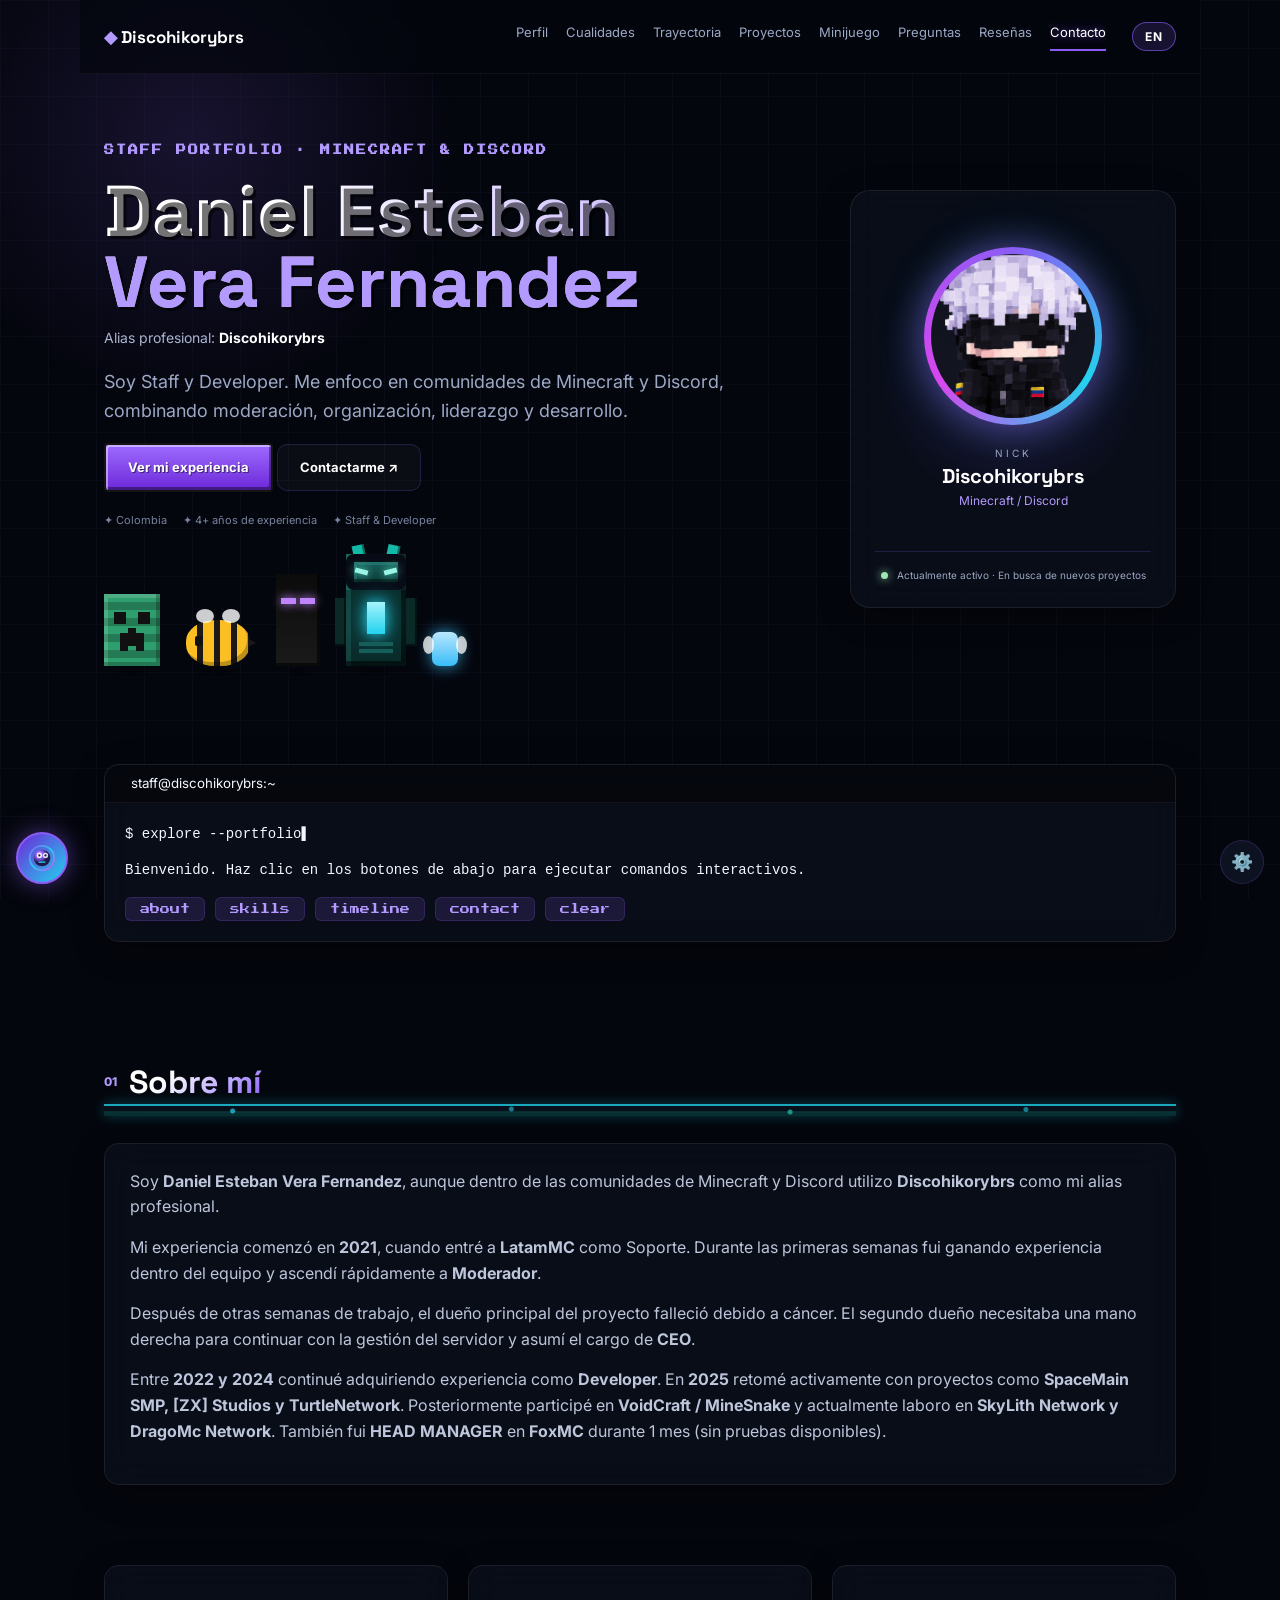
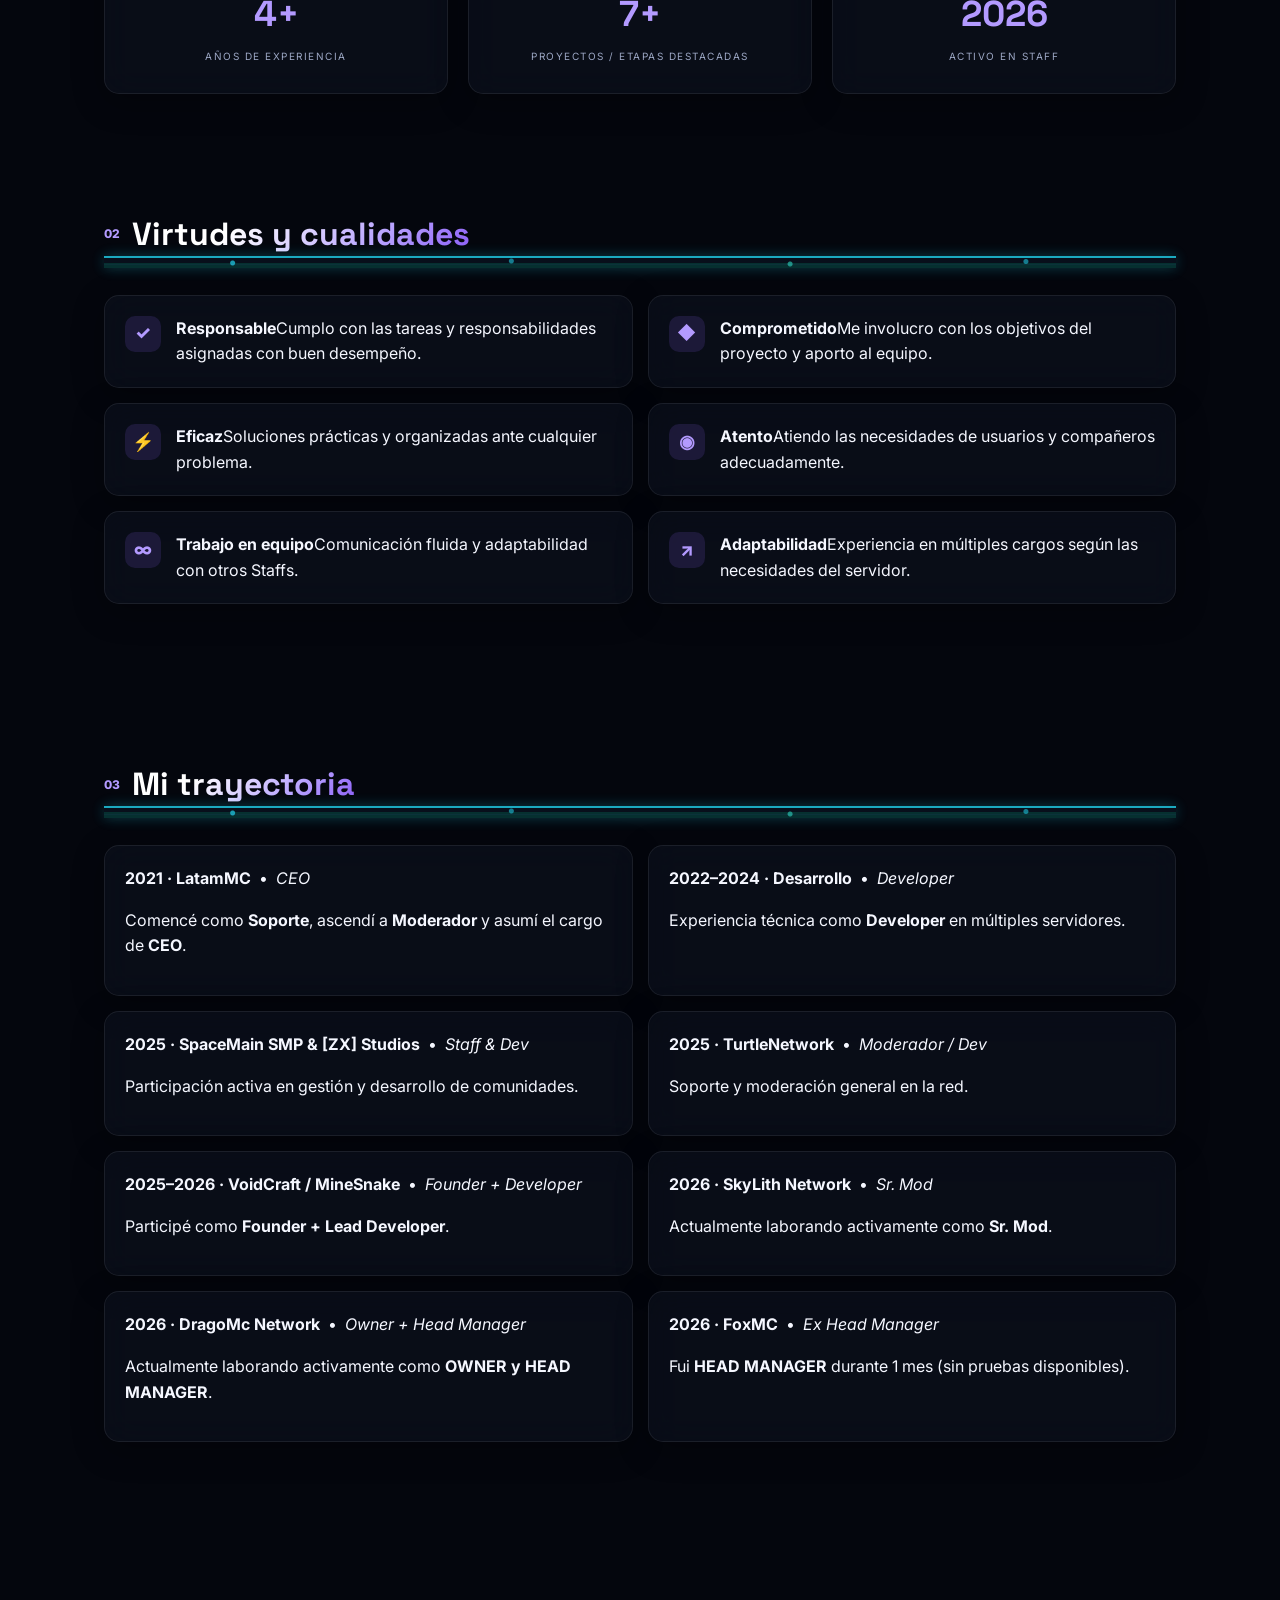
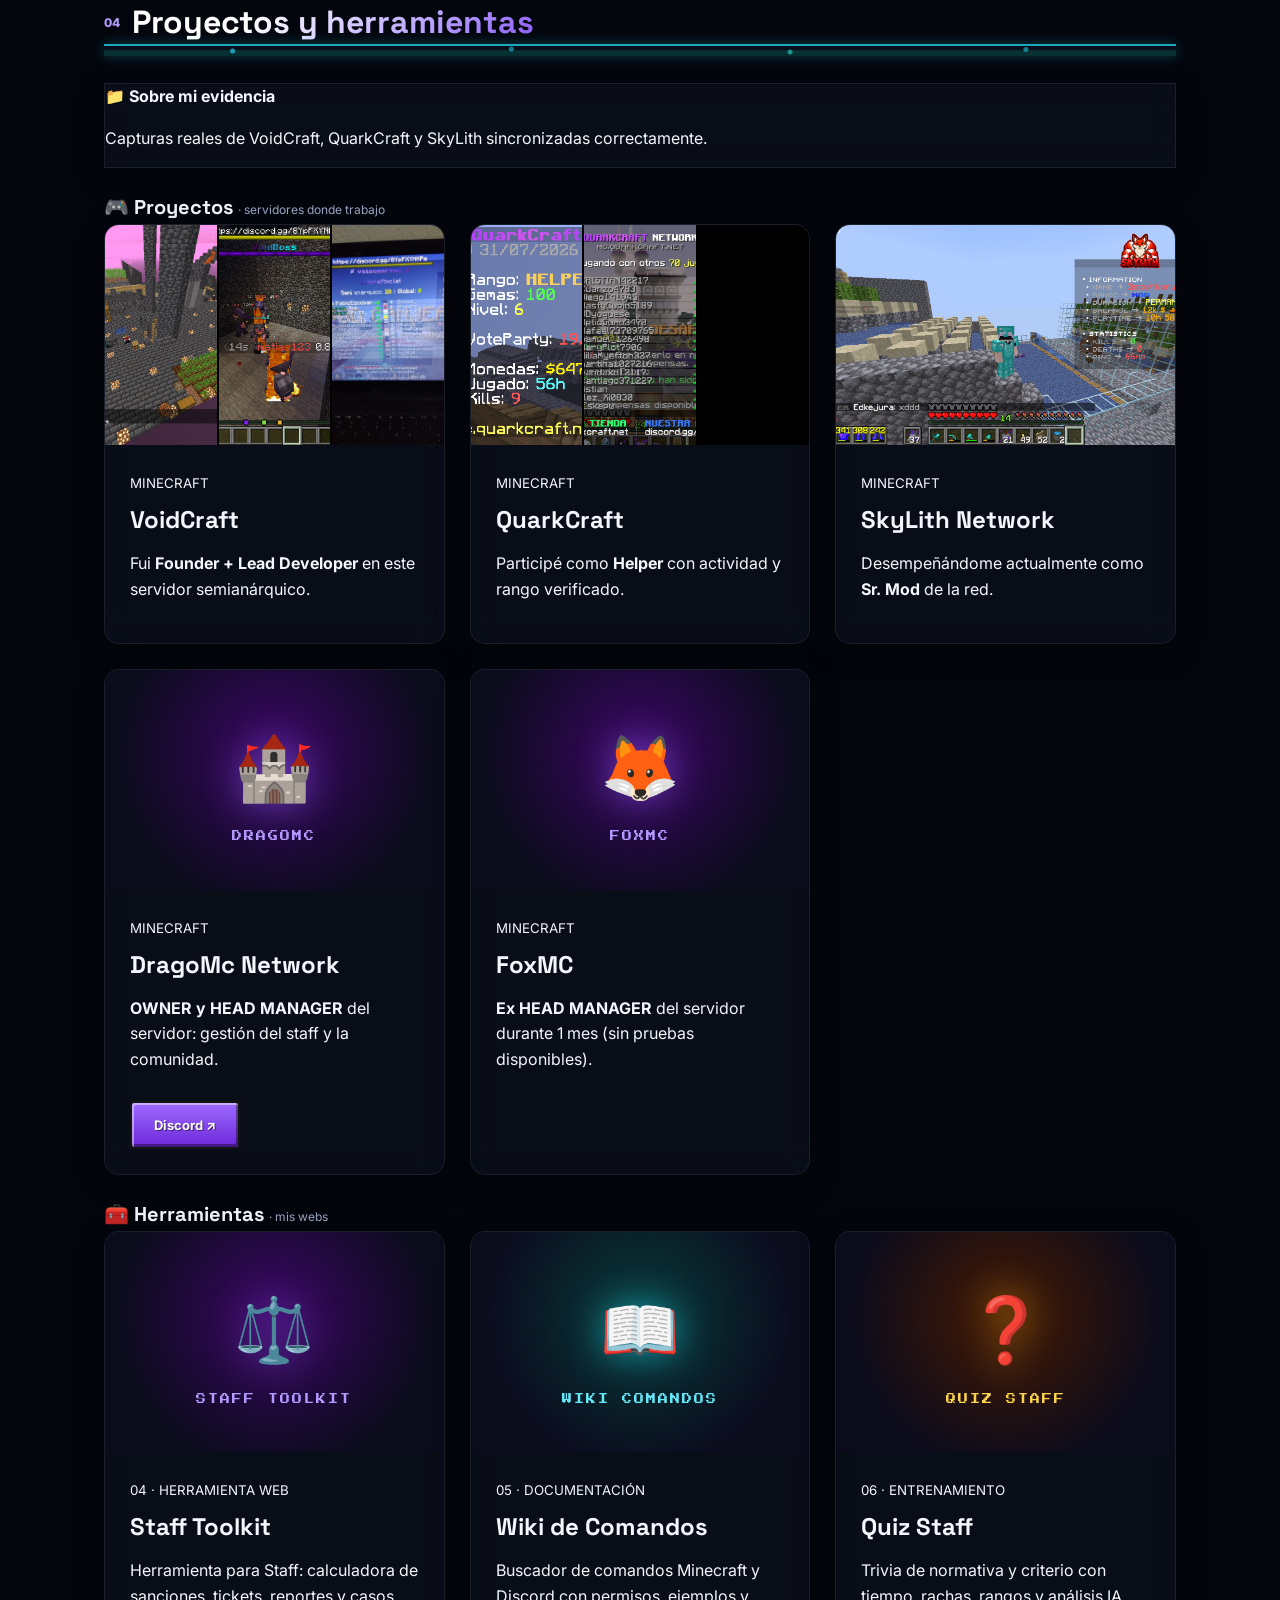
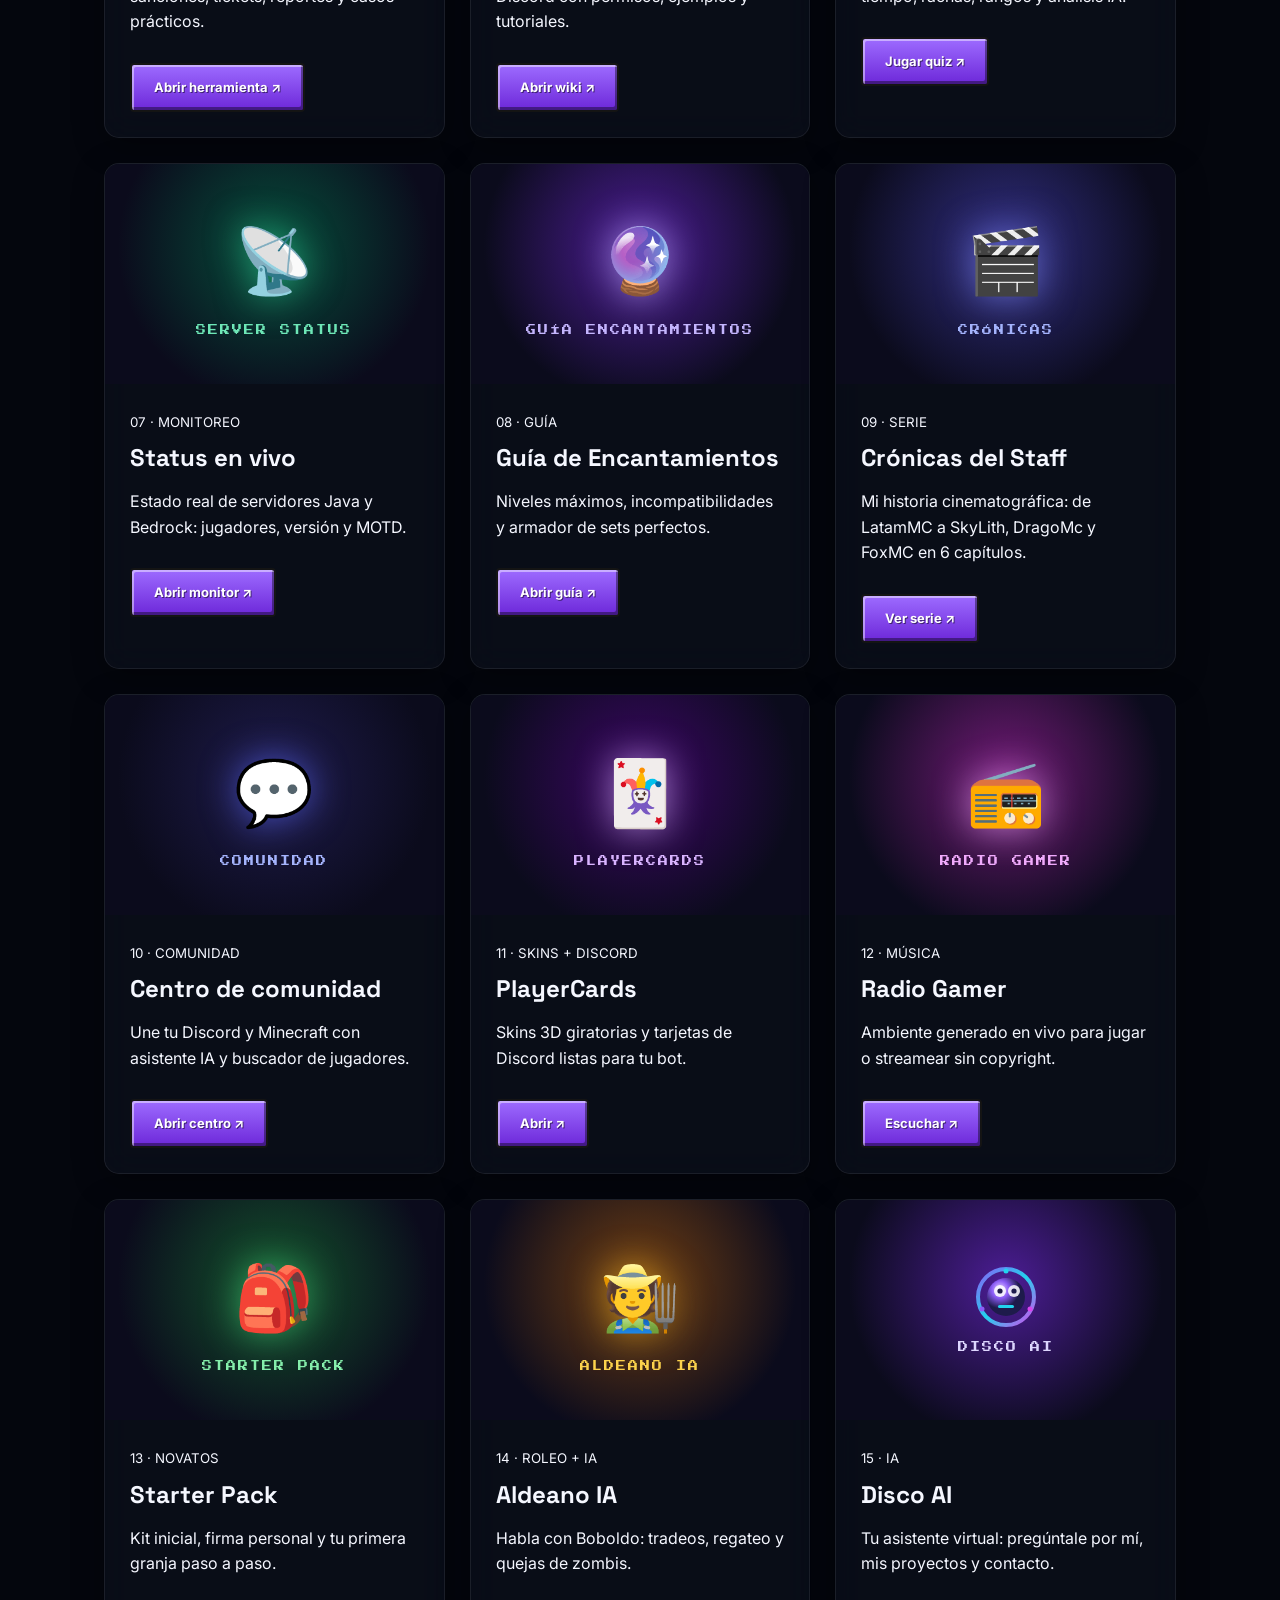
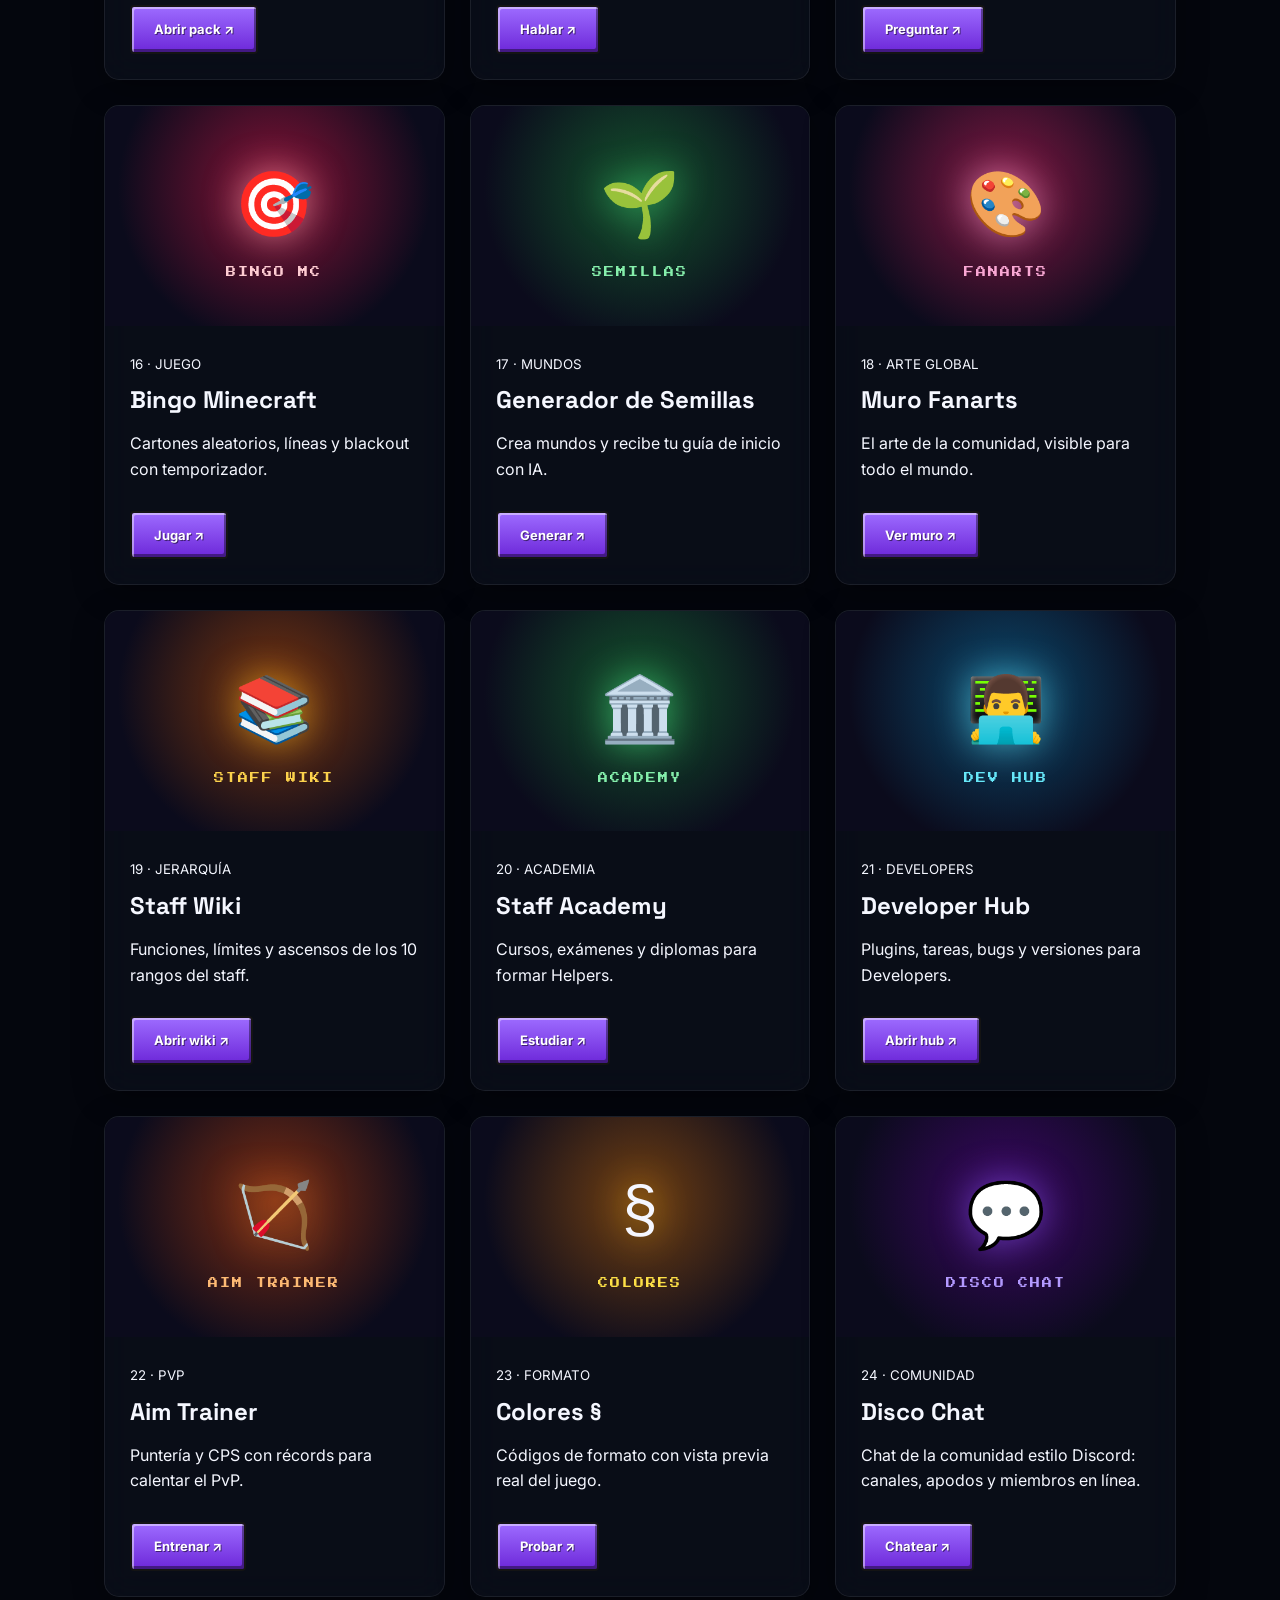
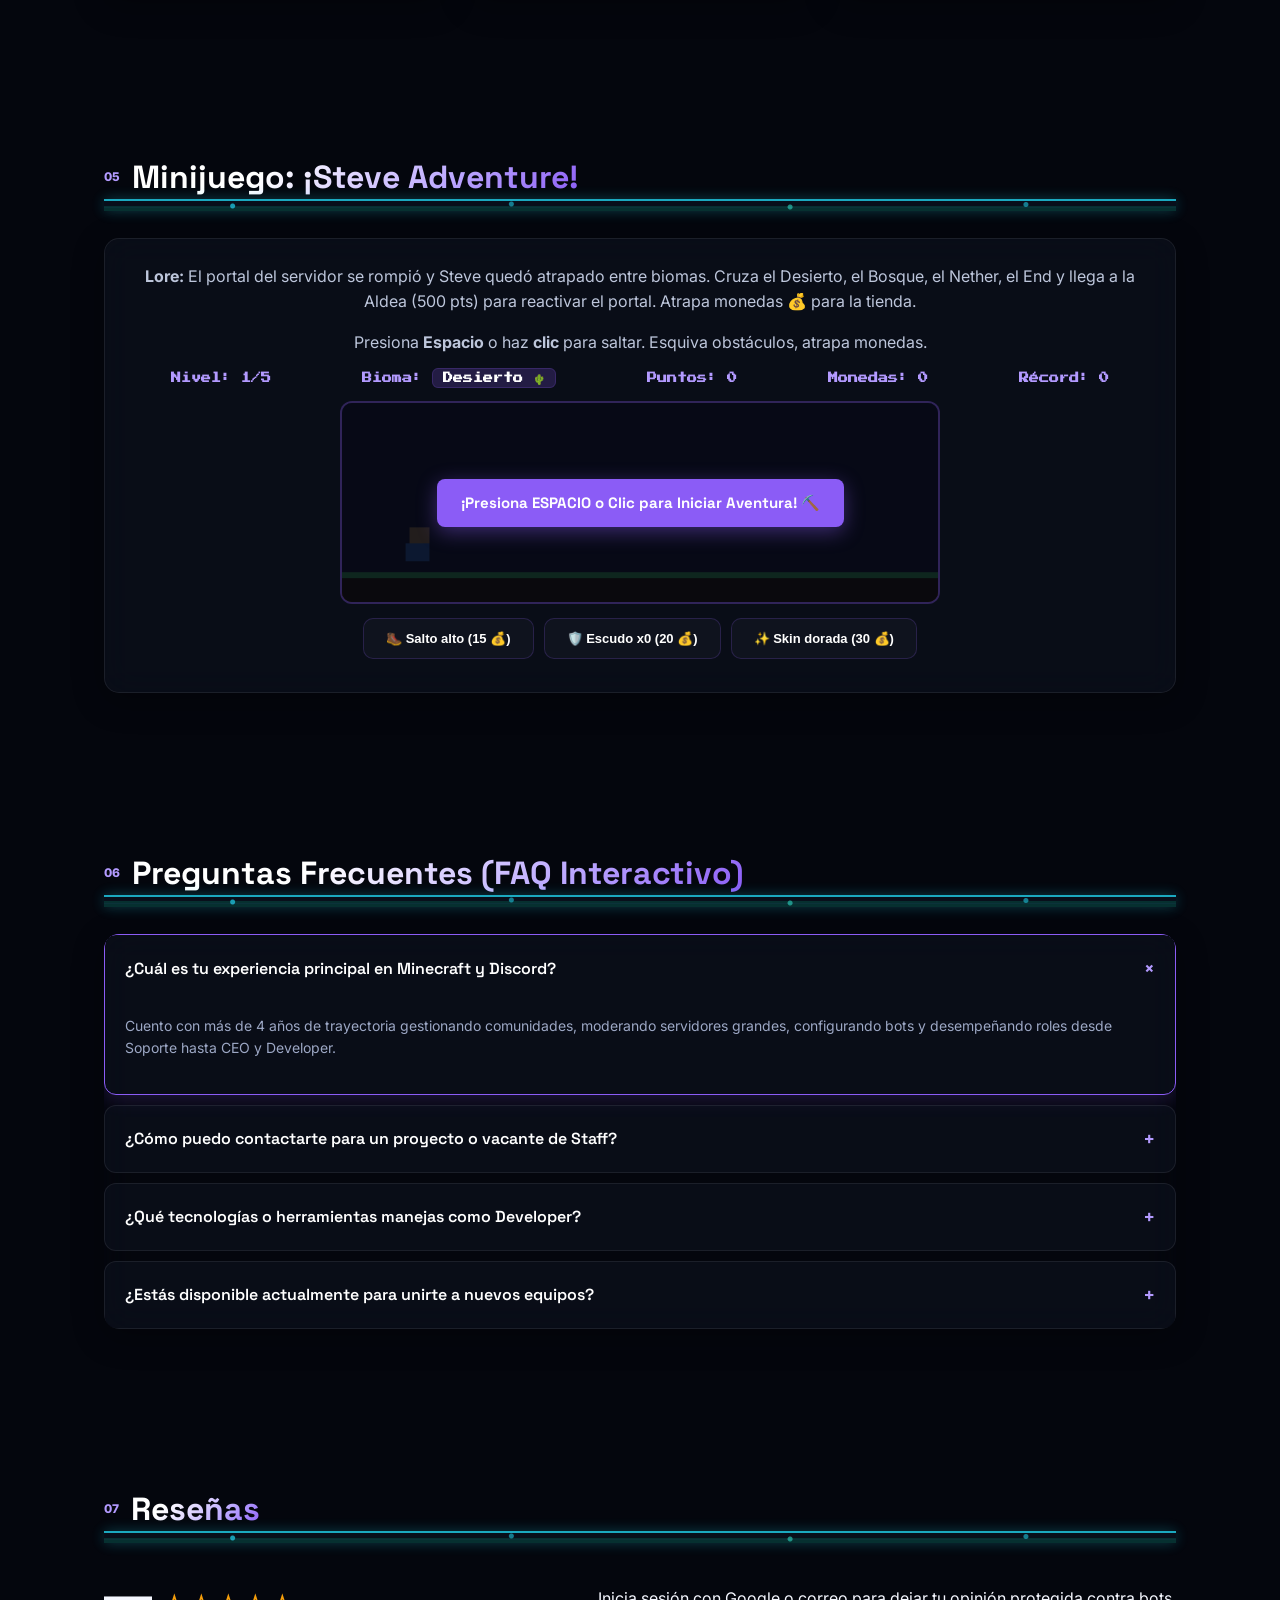
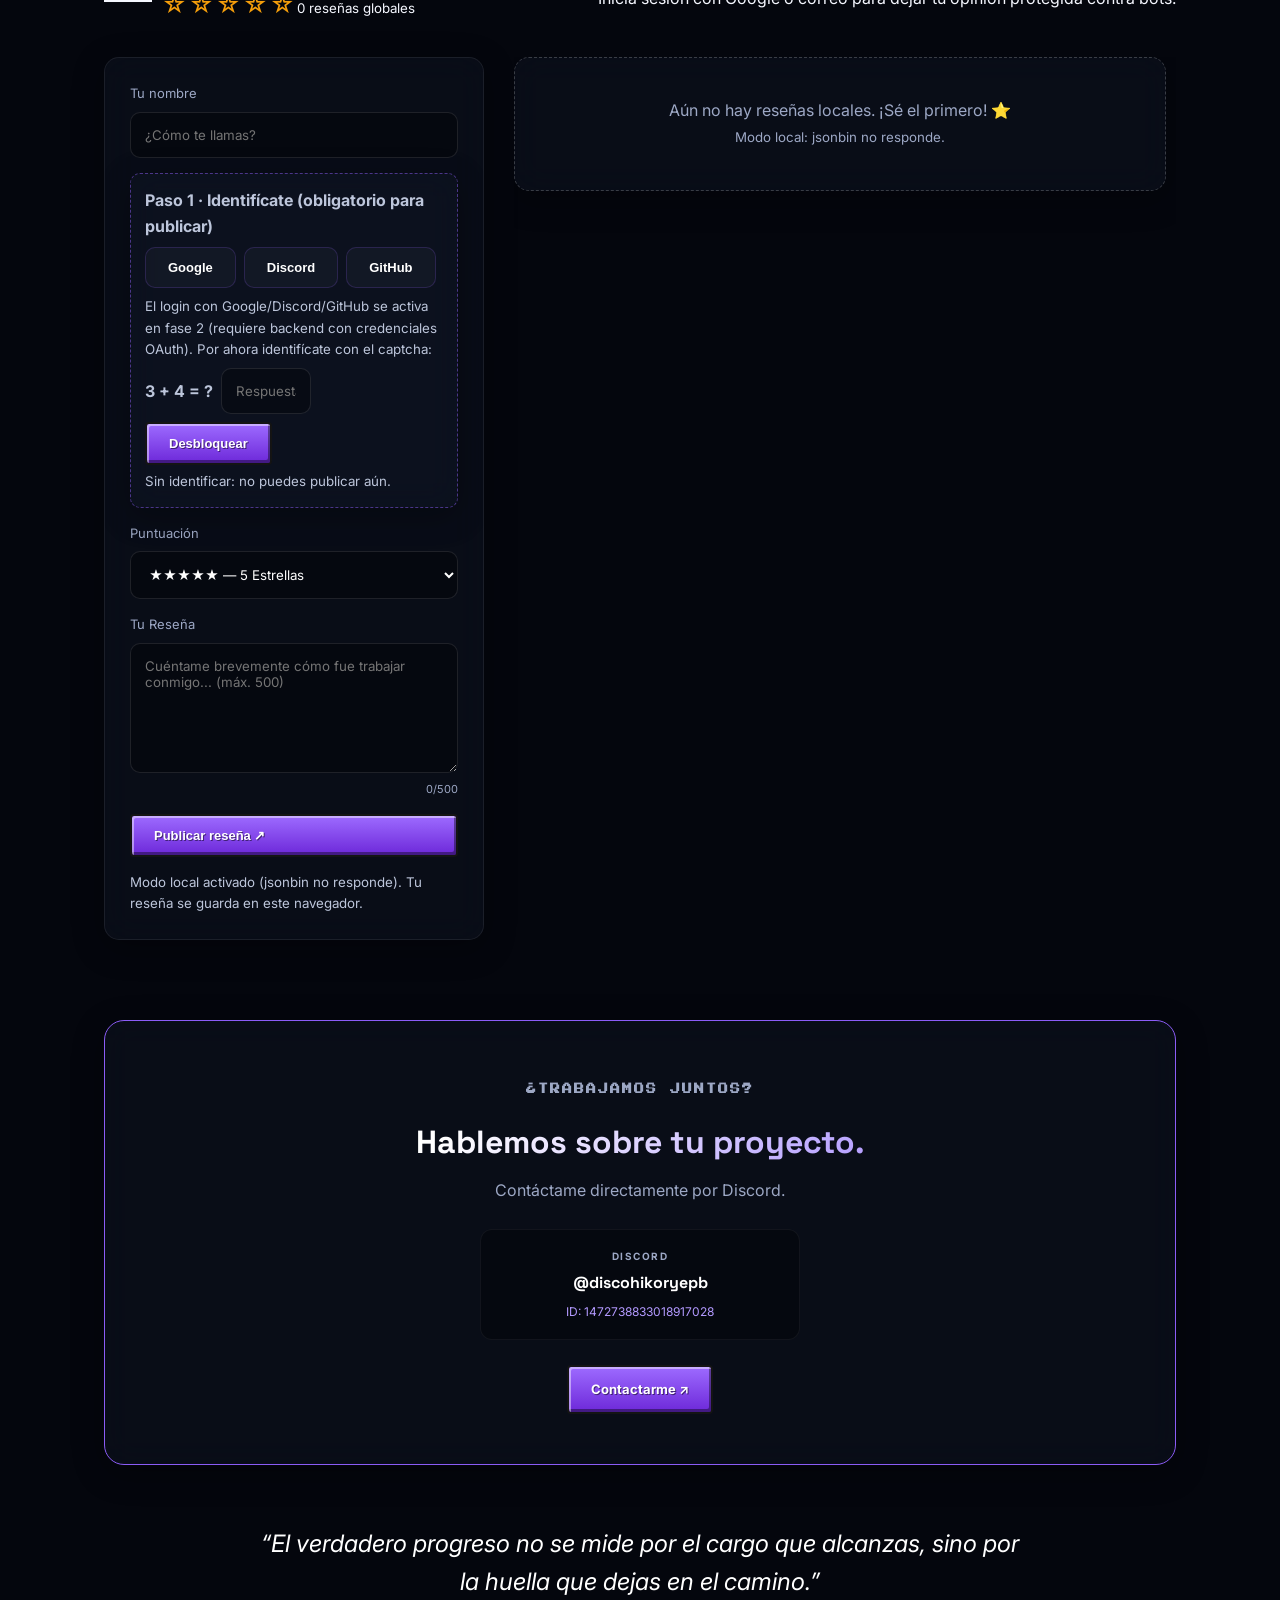
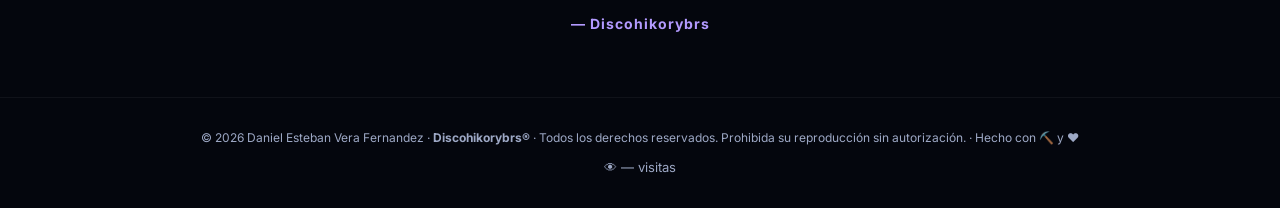
==== commit f4263dd4: "Rebrand SylenMC a DragoMc Network" ====
--- a/index.html
+++ b/index.html
@@ -295,7 +295,7 @@
     <p>Soy <strong>Daniel Esteban Vera Fernandez</strong>, aunque dentro de las comunidades de Minecraft y Discord utilizo <strong>Discohikorybrs</strong> como mi alias profesional.</p>
     <p>Mi experiencia comenzó en <strong>2021</strong>, cuando entré a <strong>LatamMC</strong> como Soporte. Durante las primeras semanas fui ganando experiencia dentro del equipo y ascendí rápidamente a <strong>Moderador</strong>.</p>
     <p>Después de otras semanas de trabajo, el dueño principal del proyecto falleció debido a cáncer. El segundo dueño necesitaba una mano derecha para continuar con la gestión del servidor y asumí el cargo de <strong>CEO</strong>.</p>
-    <p>Entre <strong>2022 y 2024</strong> continué adquiriendo experiencia como <strong>Developer</strong>. En <strong>2025</strong> retomé activamente con proyectos como <strong>SpaceMain SMP, [ZX] Studios y TurtleNetwork</strong>. Posteriormente participé en <strong>VoidCraft / MineSnake</strong> y actualmente laboro en <strong>SkyLith Network y SylenMC Network</strong>. También fui <strong>HEAD MANAGER</strong> en <strong>FoxMC</strong> durante 1 mes (sin pruebas disponibles).</p>
+    <p>Entre <strong>2022 y 2024</strong> continué adquiriendo experiencia como <strong>Developer</strong>. En <strong>2025</strong> retomé activamente con proyectos como <strong>SpaceMain SMP, [ZX] Studios y TurtleNetwork</strong>. Posteriormente participé en <strong>VoidCraft / MineSnake</strong> y actualmente laboro en <strong>SkyLith Network y DragoMc Network</strong>. También fui <strong>HEAD MANAGER</strong> en <strong>FoxMC</strong> durante 1 mes (sin pruebas disponibles).</p>
   </div>
 </section>
 
@@ -326,7 +326,7 @@
     <article class="timeline-item glass"><i></i><div><strong>2025 · TurtleNetwork</strong> &nbsp;&bull;&nbsp; <em>Moderador / Dev</em><p>Soporte y moderación general en la red.</p></div></article>
     <article class="timeline-item glass"><i></i><div><strong>2025–2026 · VoidCraft / MineSnake</strong> &nbsp;&bull;&nbsp; <em>Founder + Developer</em><p>Participé como <b>Founder + Lead Developer</b>.</p></div></article>
     <article class="timeline-item current glass"><i></i><div><strong>2026 · SkyLith Network</strong> &nbsp;&bull;&nbsp; <em>Sr. Mod</em><p>Actualmente laborando activamente como <b>Sr. Mod</b>.</p></div></article>
-    <article class="timeline-item current glass"><i></i><div><strong>2026 · SylenMC Network</strong> &nbsp;&bull;&nbsp; <em>Owner + Head Manager</em><p>Actualmente laborando activamente como <b>OWNER y HEAD MANAGER</b>.</p></div></article>
+    <article class="timeline-item current glass"><i></i><div><strong>2026 · DragoMc Network</strong> &nbsp;&bull;&nbsp; <em>Owner + Head Manager</em><p>Actualmente laborando activamente como <b>OWNER y HEAD MANAGER</b>.</p></div></article>
     <article class="timeline-item glass"><i></i><div><strong>2026 · FoxMC</strong> &nbsp;&bull;&nbsp; <em>Ex Head Manager</em><p>Fui <b>HEAD MANAGER</b> durante 1 mes (sin pruebas disponibles).</p></div></article>
   </div>
 </section>
@@ -359,9 +359,9 @@
     </article>
     <article class="project-card glass">
       <div class="project-images gallery">
-        <div class="toolkit-thumb sylen-thumb" aria-hidden="true"><span class="tk-icon">🏰</span><small>SYLENMC</small></div>
-      </div>
-      <div class="project-body"><small>MINECRAFT</small><h3>SylenMC Network</h3><p><b>OWNER y HEAD MANAGER</b> del servidor: gestión del staff y la comunidad.</p><a class="btn primary magnetic" href="https://discord.gg/uQFkw4ssKJ" target="_blank" rel="noopener" style="margin-top:12px;">Discord ↗</a></div>
+        <div class="toolkit-thumb sylen-thumb" aria-hidden="true"><span class="tk-icon">🏰</span><small>DRAGOMC</small></div>
+      </div>
+      <div class="project-body"><small>MINECRAFT</small><h3>DragoMc Network</h3><p><b>OWNER y HEAD MANAGER</b> del servidor: gestión del staff y la comunidad.</p><a class="btn primary magnetic" href="https://discord.gg/uQFkw4ssKJ" target="_blank" rel="noopener" style="margin-top:12px;">Discord ↗</a></div>
     </article>
     <article class="project-card glass">
       <div class="project-images gallery">
@@ -406,7 +406,7 @@
       <div class="project-images gallery">
         <div class="toolkit-thumb cron-thumb" aria-hidden="true"><span class="tk-icon">🎬</span><small>CRÓNICAS</small></div>
       </div>
-      <div class="project-body"><small>09 · SERIE</small><h3>Crónicas del Staff</h3><p>Mi historia cinematográfica: de LatamMC a SkyLith, SylenMC y FoxMC en 6 capítulos.</p><a class="btn primary magnetic" href="https://discohikory.github.io/Cronicas/" target="_blank" rel="noopener" style="margin-top:12px;">Ver serie ↗</a></div>
+      <div class="project-body"><small>09 · SERIE</small><h3>Crónicas del Staff</h3><p>Mi historia cinematográfica: de LatamMC a SkyLith, DragoMc y FoxMC en 6 capítulos.</p><a class="btn primary magnetic" href="https://discohikory.github.io/Cronicas/" target="_blank" rel="noopener" style="margin-top:12px;">Ver serie ↗</a></div>
     </article>
     <article class="project-card glass">
       <div class="project-images gallery">
@@ -785,14 +785,14 @@
 const termResponses = {
   about: "Daniel Esteban Vera Fernandez (Discohikorybrs) — Staff & Developer con más de 4 años de experiencia en Minecraft y Discord.",
   skills: "Habilidades: Moderación avanzada, liderazgo de equipos, gestión de servidores, desarrollo en Minecraft y soporte técnico.",
-  timeline: "Trayectoria destacada: LatamMC → SpaceMain SMP → TurtleNetwork → VoidCraft → SkyLith Network → SylenMC Network → FoxMC (ex).",
+  timeline: "Trayectoria destacada: LatamMC → SpaceMain SMP → TurtleNetwork → VoidCraft → SkyLith Network → DragoMc Network → FoxMC (ex).",
   contact: "Discord oficial: @discohikoryepb (ID: 1472738833018917028). ¡Escríbeme para colaborar!",
   clear: "Terminal limpia. Selecciona otro comando para explorar."
 };
 const termResponsesEN = {
   about: "Daniel Esteban Vera Fernandez (Discohikorybrs) — Staff & Developer with 4+ years of experience in Minecraft and Discord.",
   skills: "Skills: Advanced moderation, team leadership, server management, Minecraft development and technical support.",
-  timeline: "Career highlights: LatamMC → SpaceMain SMP → TurtleNetwork → VoidCraft → SkyLith Network → SylenMC Network → FoxMC (former).",
+  timeline: "Career highlights: LatamMC → SpaceMain SMP → TurtleNetwork → VoidCraft → SkyLith Network → DragoMc Network → FoxMC (former).",
   contact: "Official Discord: @discohikoryepb (ID: 1472738833018917028). Message me to collaborate!",
   clear: "Terminal cleared. Select another command to explore."
 };
@@ -1422,7 +1422,7 @@
     say(text,'user');inp.value='';
     const w=say('Escribiendo… ⏳','bot');
     hist.push("Usuario: "+text);
-    const sys="Eres Disco AI, asistente de Discohikorybrs (Daniel Esteban Vera Fernandez), Staff y Developer Minecraft/Discord de Colombia, 4+ años desde 2021: LatamMC (Soporte→Moderador→CEO), 2022-24 Developer, 2025 SpaceMain/ZX/TurtleNetwork, VoidCraft/MineSnake Founder+Dev, 2026 SkyLith Sr. Mod, 2026 SylenMC Network OWNER y HEAD MANAGER, ex HEAD MANAGER en FoxMC (1 mes, sin pruebas disponibles). Contacto: Discord @discohikoryepb. Español neutro, máximo 80 palabras, amable. Si no sabes algo, dilo y sugiere contactarlo.";
+    const sys="Eres Disco AI, asistente de Discohikorybrs (Daniel Esteban Vera Fernandez), Staff y Developer Minecraft/Discord de Colombia, 4+ años desde 2021: LatamMC (Soporte→Moderador→CEO), 2022-24 Developer, 2025 SpaceMain/ZX/TurtleNetwork, VoidCraft/MineSnake Founder+Dev, 2026 SkyLith Sr. Mod, 2026 DragoMc Network OWNER y HEAD MANAGER, ex HEAD MANAGER en FoxMC (1 mes, sin pruebas disponibles). Contacto: Discord @discohikoryepb. Español neutro, máximo 80 palabras, amable. Si no sabes algo, dilo y sugiere contactarlo.";
     try{
       const r=await q(sys+"\nHistorial: "+hist.slice(-4).join(" | ")+"\nPregunta: "+text);
       w.textContent=r;hist.push("Disco AI: "+r);
@@ -1473,7 +1473,7 @@
 ['#sobre-mi .about-box p:nth-child(1)','I\'m <strong>Daniel Esteban Vera Fernandez</strong>, although within Minecraft and Discord communities I use <strong>Discohikorybrs</strong> as my professional alias.'],
 ['#sobre-mi .about-box p:nth-child(2)','My journey began in <strong>2021</strong>, when I joined <strong>LatamMC</strong> as Support. During the first weeks I gained experience within the team and quickly rose to <strong>Moderator</strong>.'],
 ['#sobre-mi .about-box p:nth-child(3)','After more weeks of work, the main owner of the project passed away due to cancer. The second owner needed a right hand to keep managing the server, and I took on the role of <strong>CEO</strong>.'],
-['#sobre-mi .about-box p:nth-child(4)','Between <strong>2022 and 2024</strong> I kept gaining experience as a <strong>Developer</strong>. In <strong>2025</strong> I came back actively with projects such as <strong>SpaceMain SMP, [ZX] Studios and TurtleNetwork</strong>. Later I took part in <strong>VoidCraft / MineSnake</strong> and I currently work at <strong>SkyLith Network and SylenMC Network</strong>. I was also <strong>HEAD MANAGER</strong> at <strong>FoxMC</strong> for 1 month (no proof available).'],
+['#sobre-mi .about-box p:nth-child(4)','Between <strong>2022 and 2024</strong> I kept gaining experience as a <strong>Developer</strong>. In <strong>2025</strong> I came back actively with projects such as <strong>SpaceMain SMP, [ZX] Studios and TurtleNetwork</strong>. Later I took part in <strong>VoidCraft / MineSnake</strong> and I currently work at <strong>SkyLith Network and DragoMc Network</strong>. I was also <strong>HEAD MANAGER</strong> at <strong>FoxMC</strong> for 1 month (no proof available).'],
 ['.stat-card:nth-child(1) small','YEARS OF EXPERIENCE'],
 ['.stat-card:nth-child(2) small','PROJECTS / KEY MILESTONES'],
 ['.stat-card:nth-child(3) small','ACTIVE STAFF MEMBER'],
@@ -1550,14 +1550,14 @@
 ['VoidCraft',null,null,'I was <b>Founder + Lead Developer</b> on this semi-anarchic server.',null],
 ['QuarkCraft',null,null,'I took part as a <b>Helper</b> with verified activity and rank.',null],
 ['SkyLith Network',null,null,'Currently working as <b>Sr. Mod</b> of the network.',null],
-['SylenMC Network',null,null,'<b>OWNER and HEAD MANAGER</b> of the server: staff and community management.',null],
+['DragoMc Network',null,null,'<b>OWNER and HEAD MANAGER</b> of the server: staff and community management.',null],
 ['FoxMC',null,null,'<b>Former HEAD MANAGER</b> of the server for 1 month (no proof available).',null],
 ['Staff Toolkit',null,'04 \u00B7 WEB TOOL','Staff tool: penalty calculator, tickets, reports and practical cases.','Open tool \u2197'],
 ['Wiki de Comandos','Command Wiki','05 \u00B7 DOCUMENTATION','Minecraft and Discord command finder with permissions, examples and tutorials.','Open wiki \u2197'],
 ['Quiz Staff',null,'06 \u00B7 TRAINING','Rules and judgment trivia with timer, streaks, ranks and AI analysis.','Play quiz \u2197'],
 ['Status en vivo','Live Status','07 \u00B7 MONITORING','Real Java and Bedrock server status: players, version and MOTD.','Open monitor \u2197'],
 ['Gu\u00EDa de Encantamientos','Enchantment Guide','08 \u00B7 GUIDE','Max levels, incompatibilities and perfect-set builder.','Open guide \u2197'],
-['Cr\u00F3nicas del Staff','Staff Chronicles','09 \u00B7 SERIES','My cinematic story: from LatamMC to SkyLith, SylenMC and FoxMC in 6 chapters.','Watch series \u2197'],
+['Cr\u00F3nicas del Staff','Staff Chronicles','09 \u00B7 SERIES','My cinematic story: from LatamMC to SkyLith, DragoMc and FoxMC in 6 chapters.','Watch series \u2197'],
 ['Centro de comunidad','Community Hub','10 \u00B7 COMMUNITY','Connect your Discord and Minecraft with an AI assistant and player finder.','Open hub \u2197'],
 ['PlayerCards',null,null,'Rotating 3D skins and Discord cards ready for your bot.','Open \u2197'],
 ['Radio Gamer',null,'12 \u00B7 MUSIC','Live generated ambience to play or stream without copyright.','Listen \u2197'],
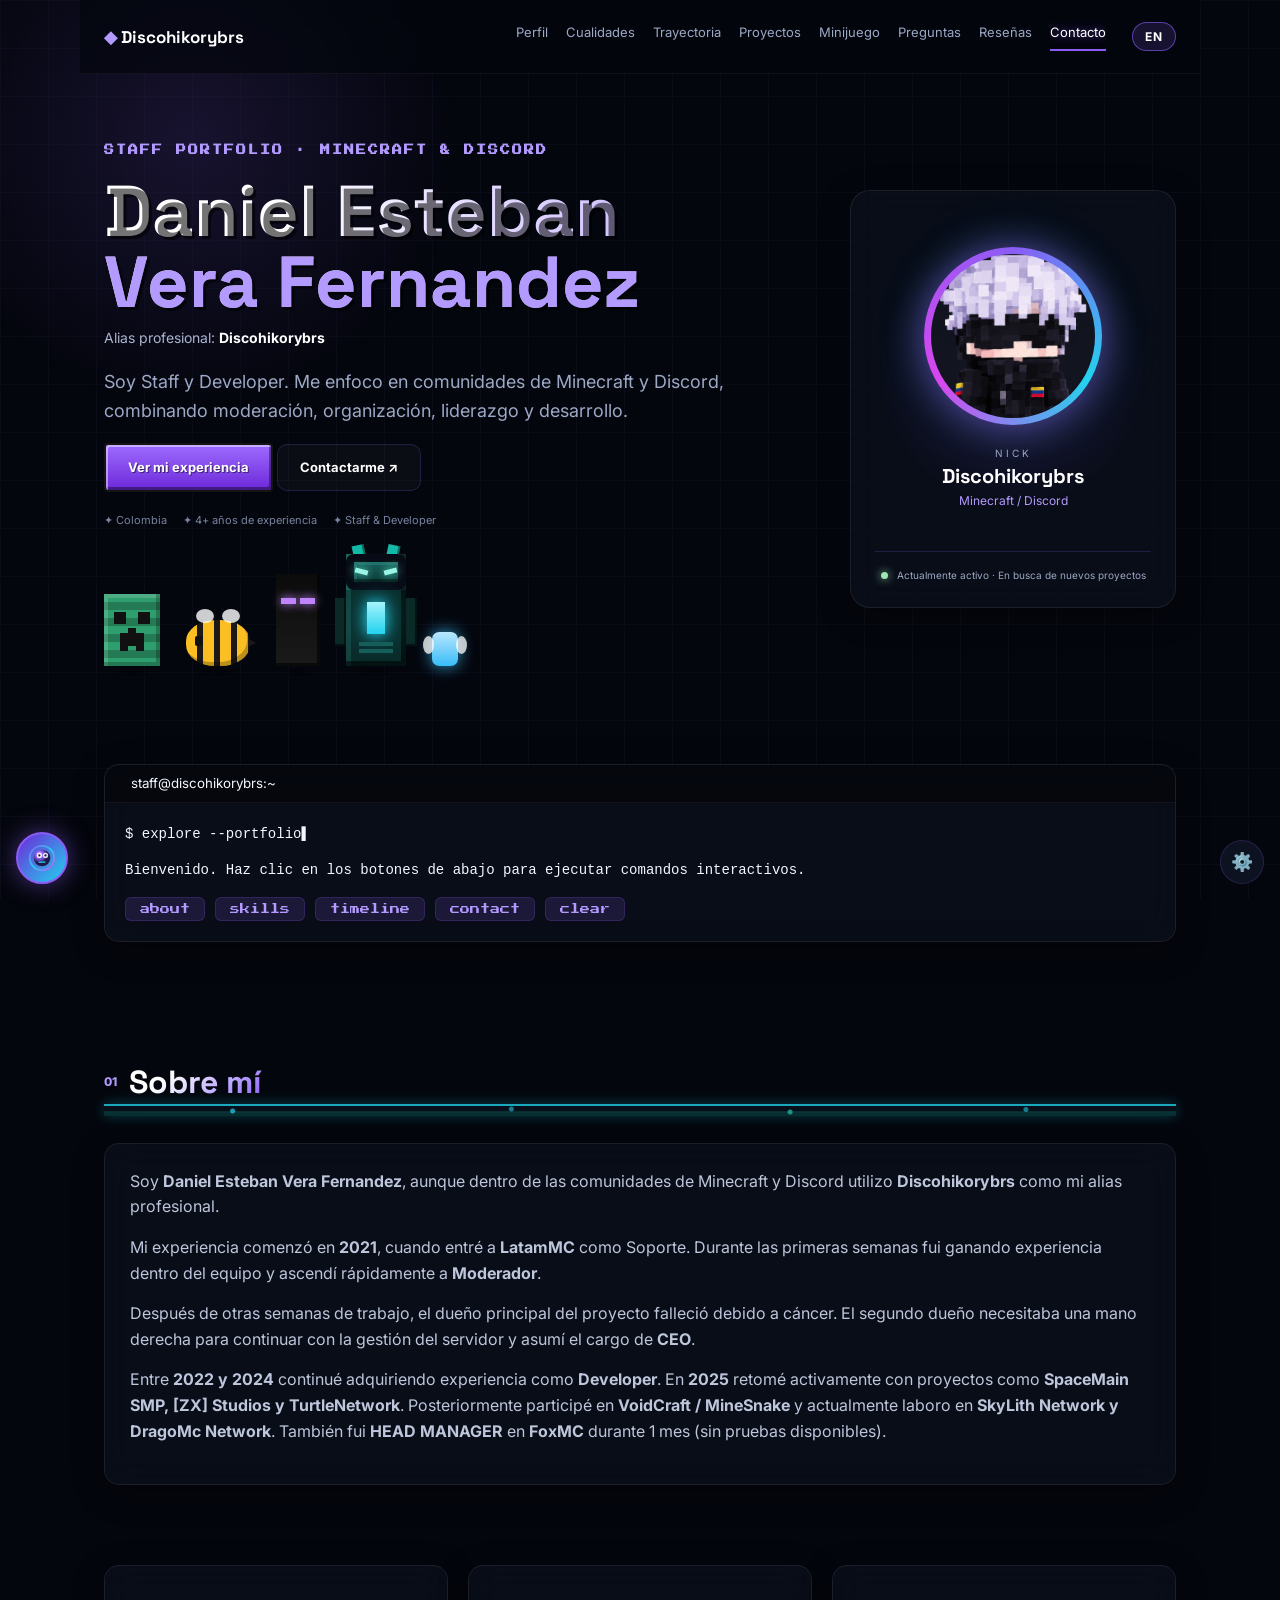
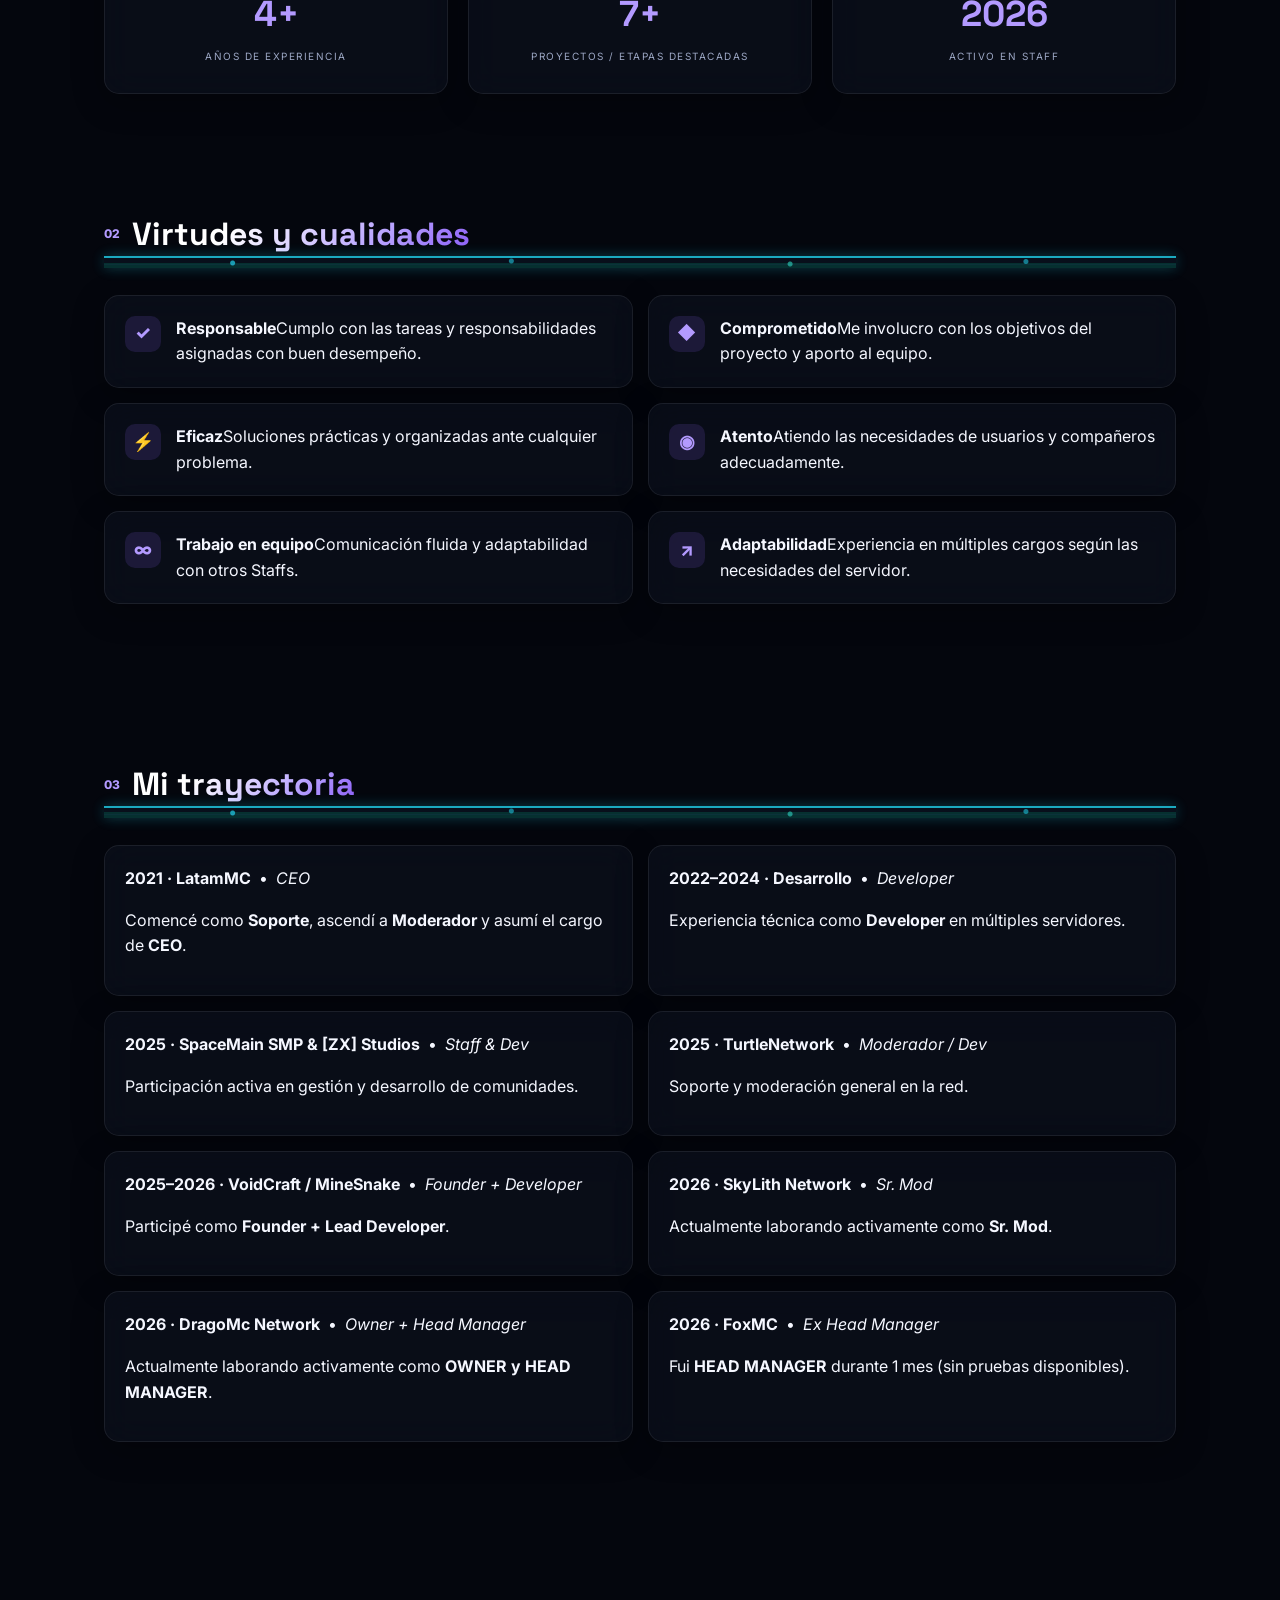
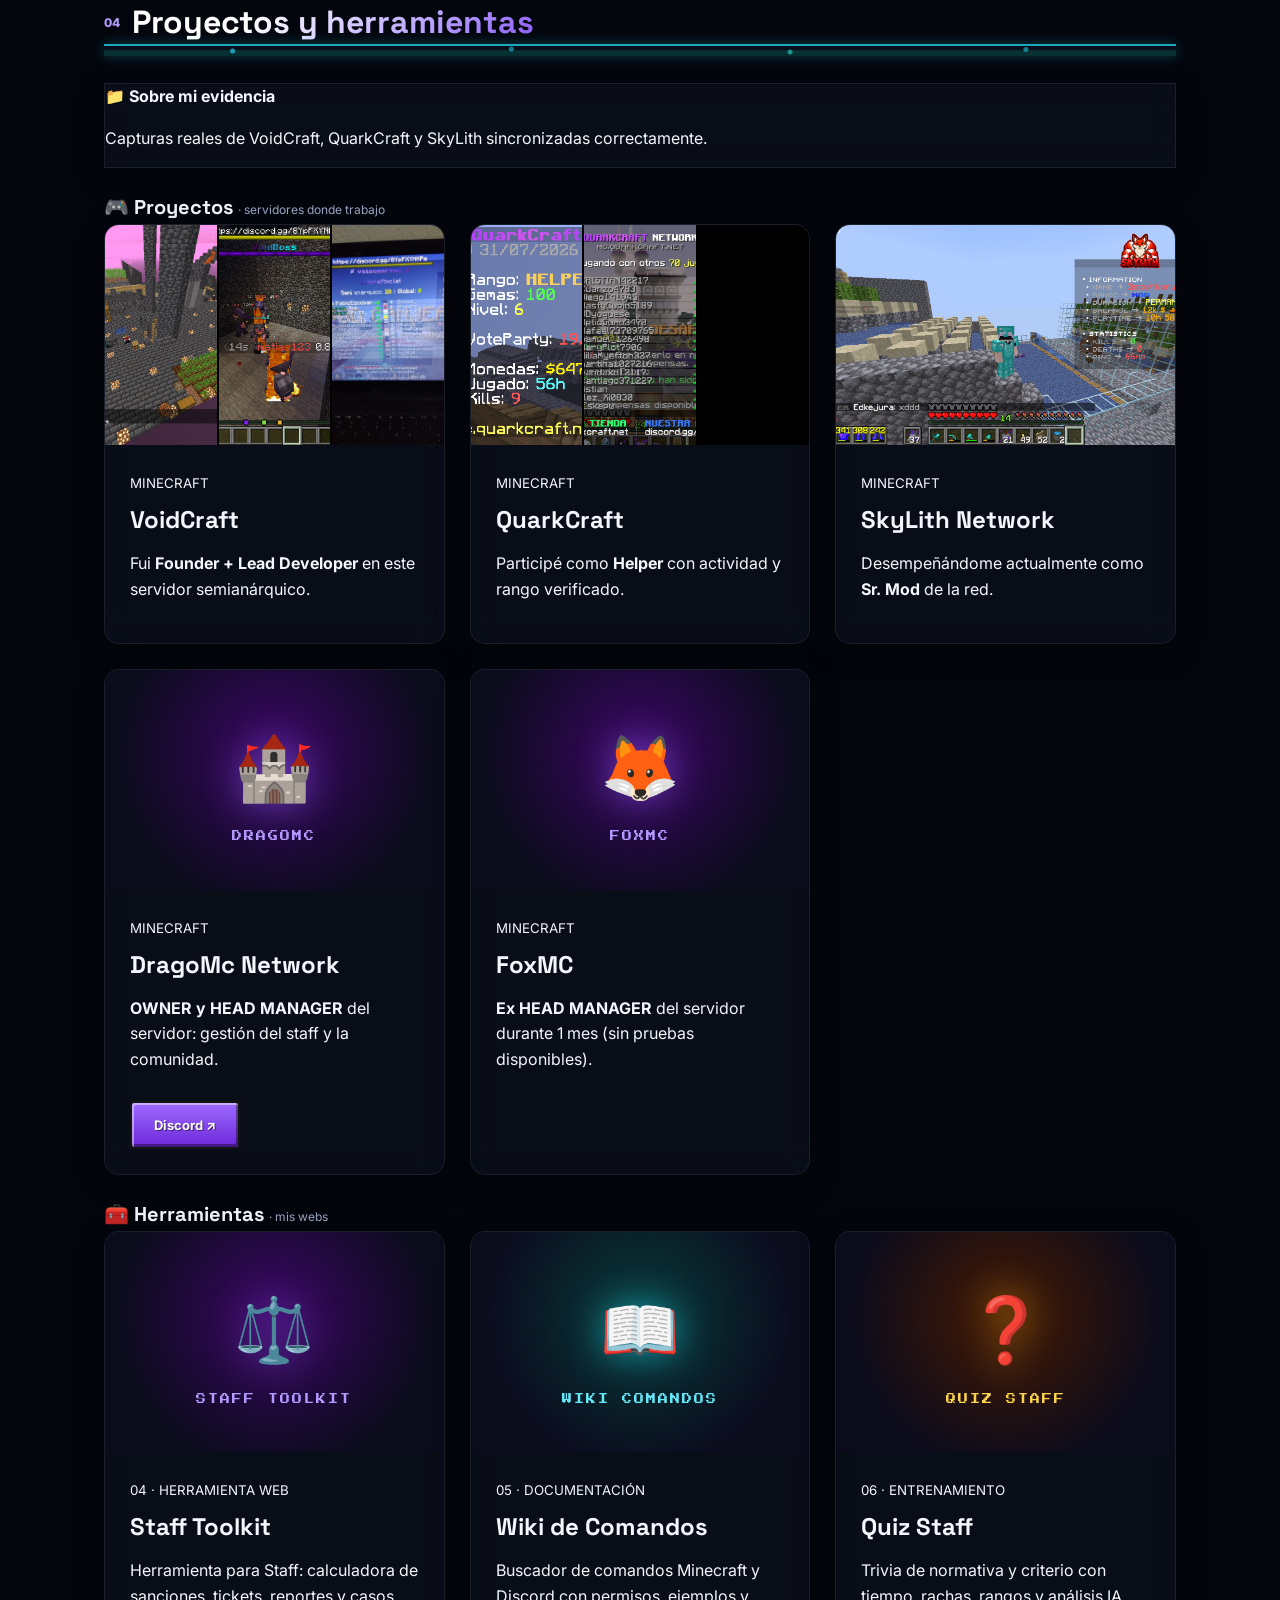
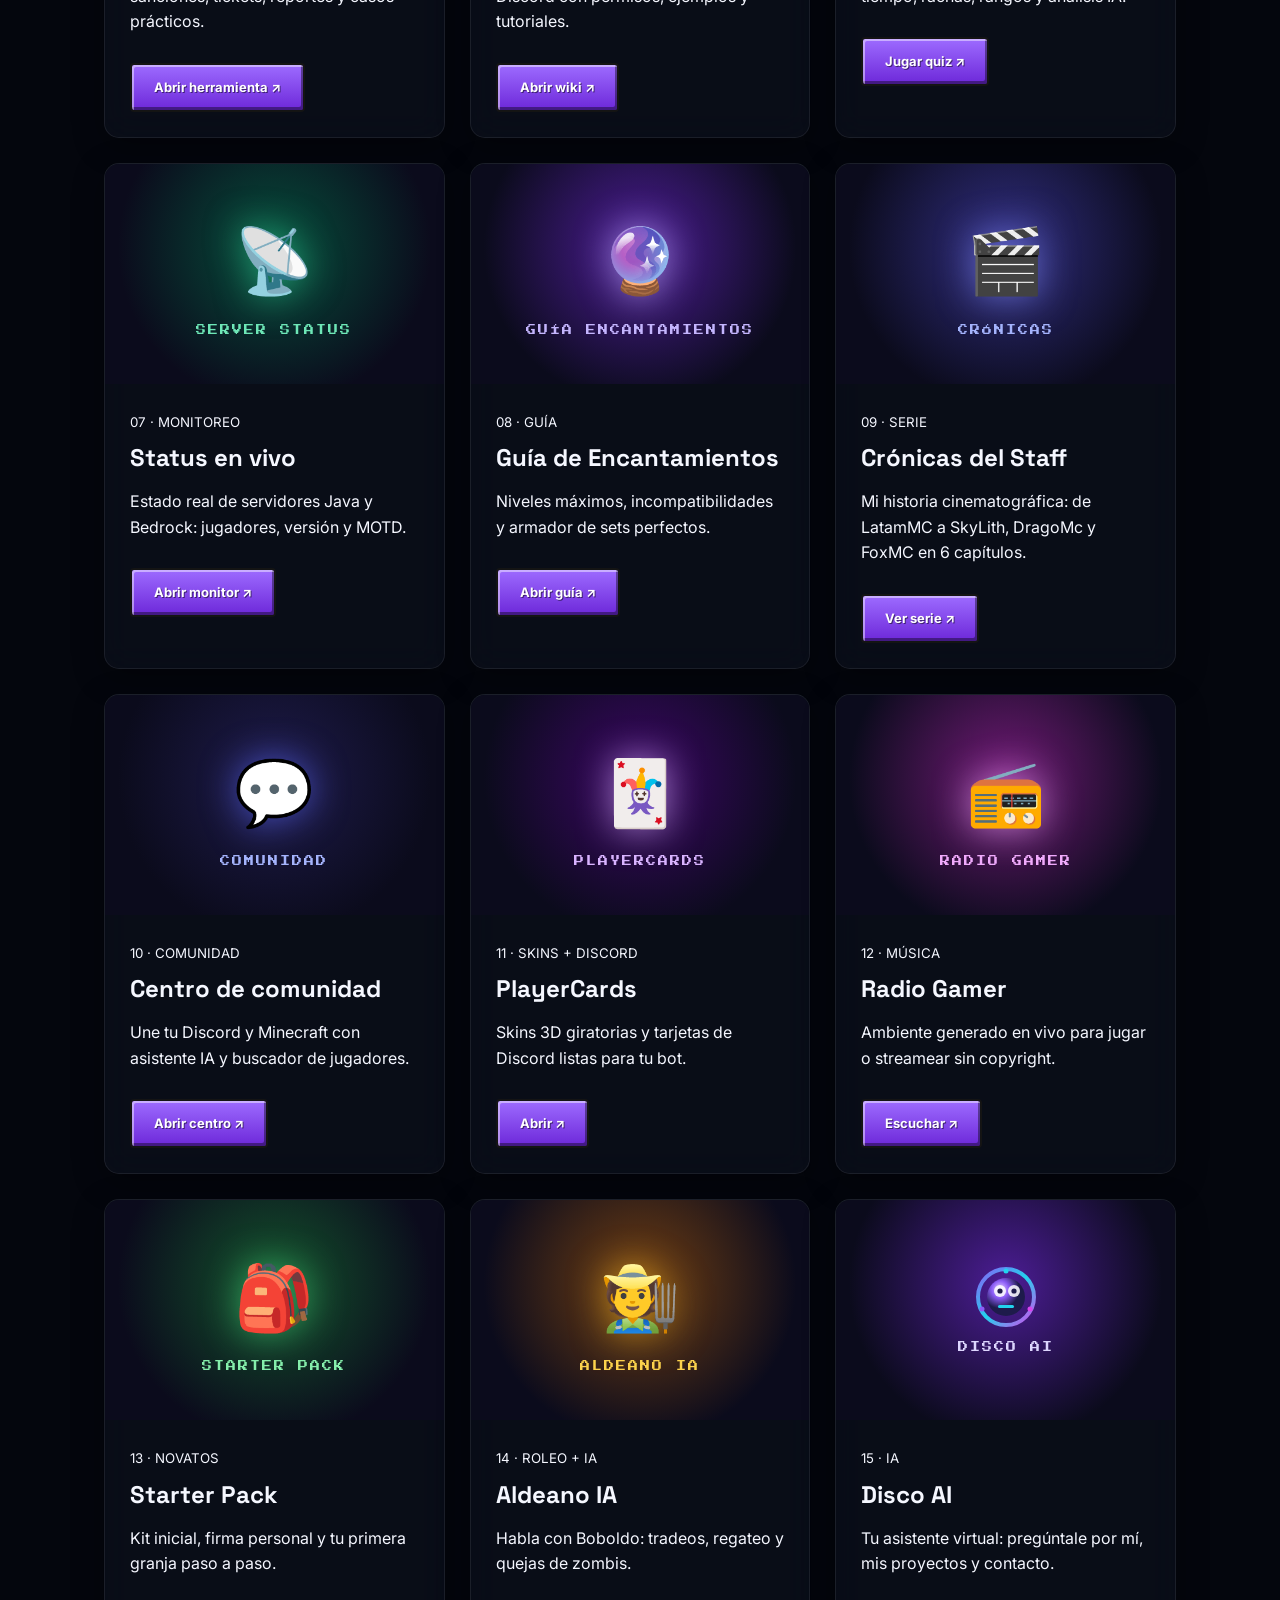
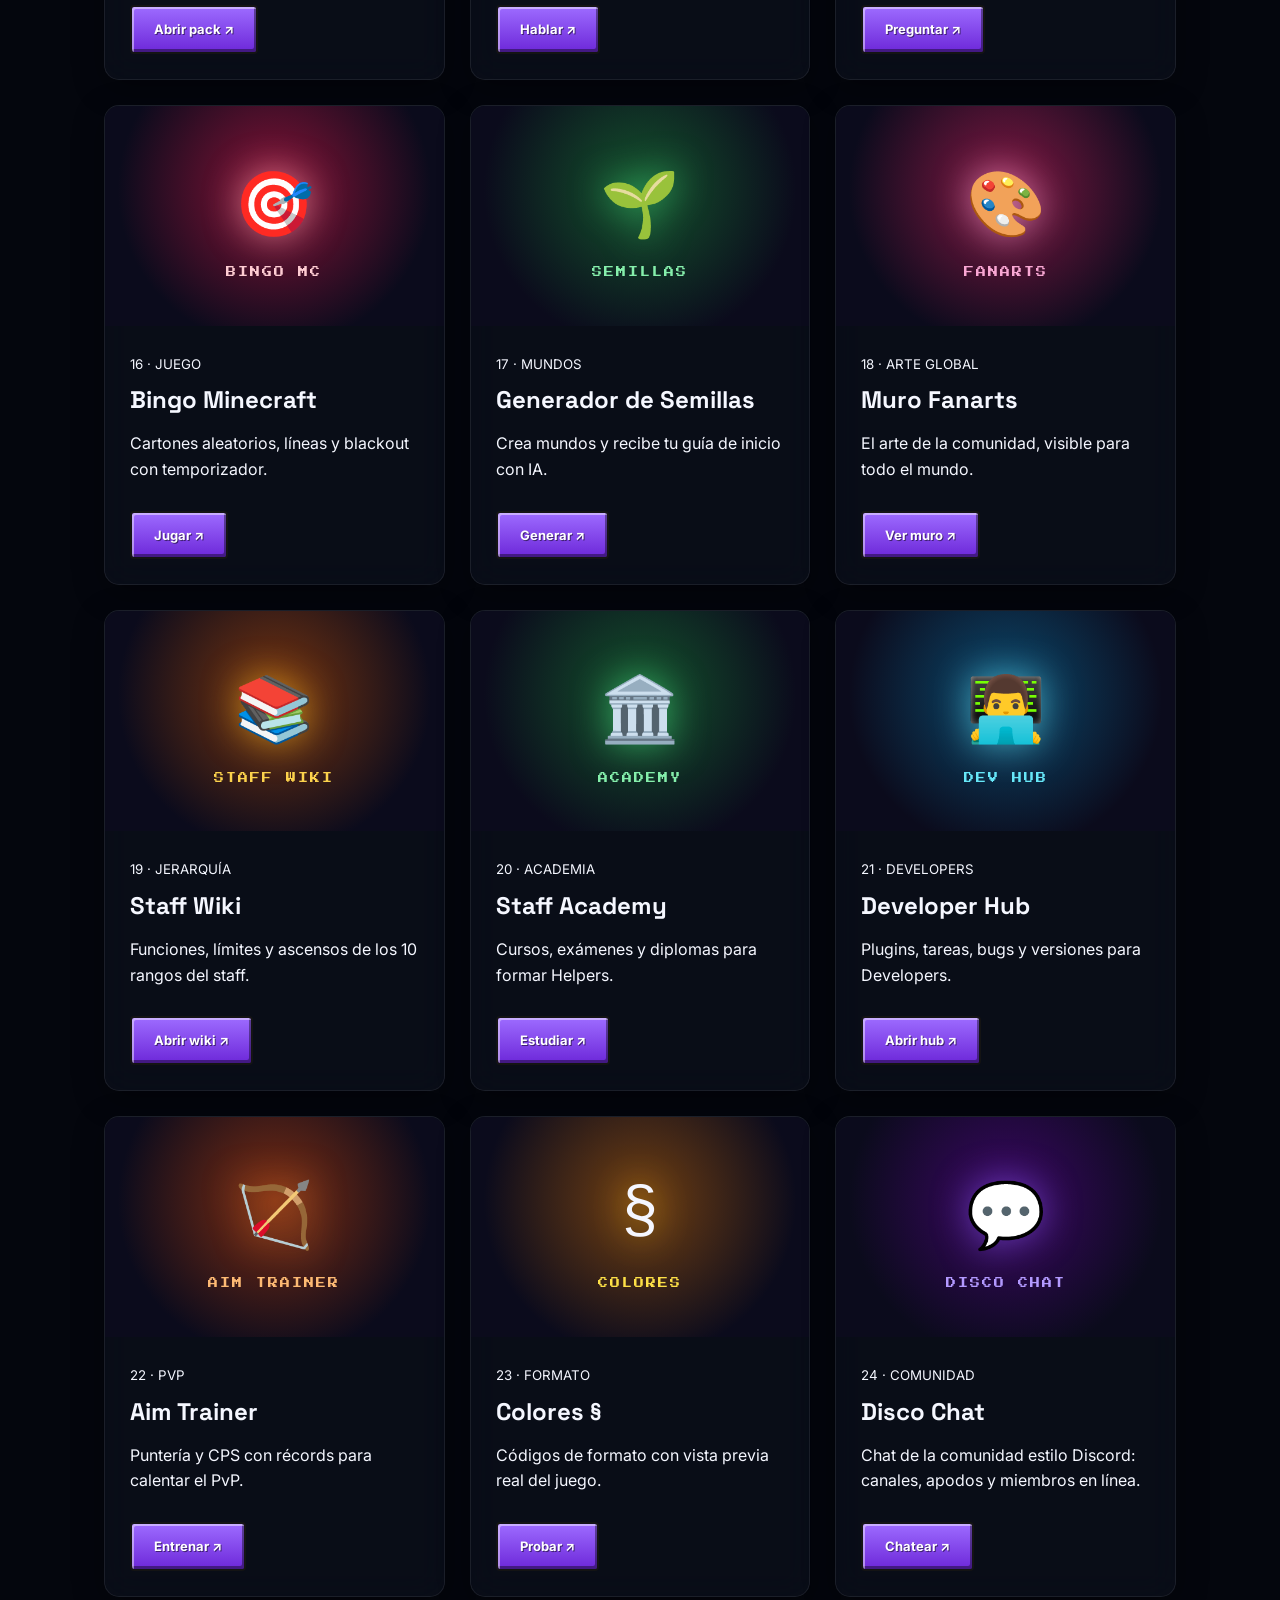
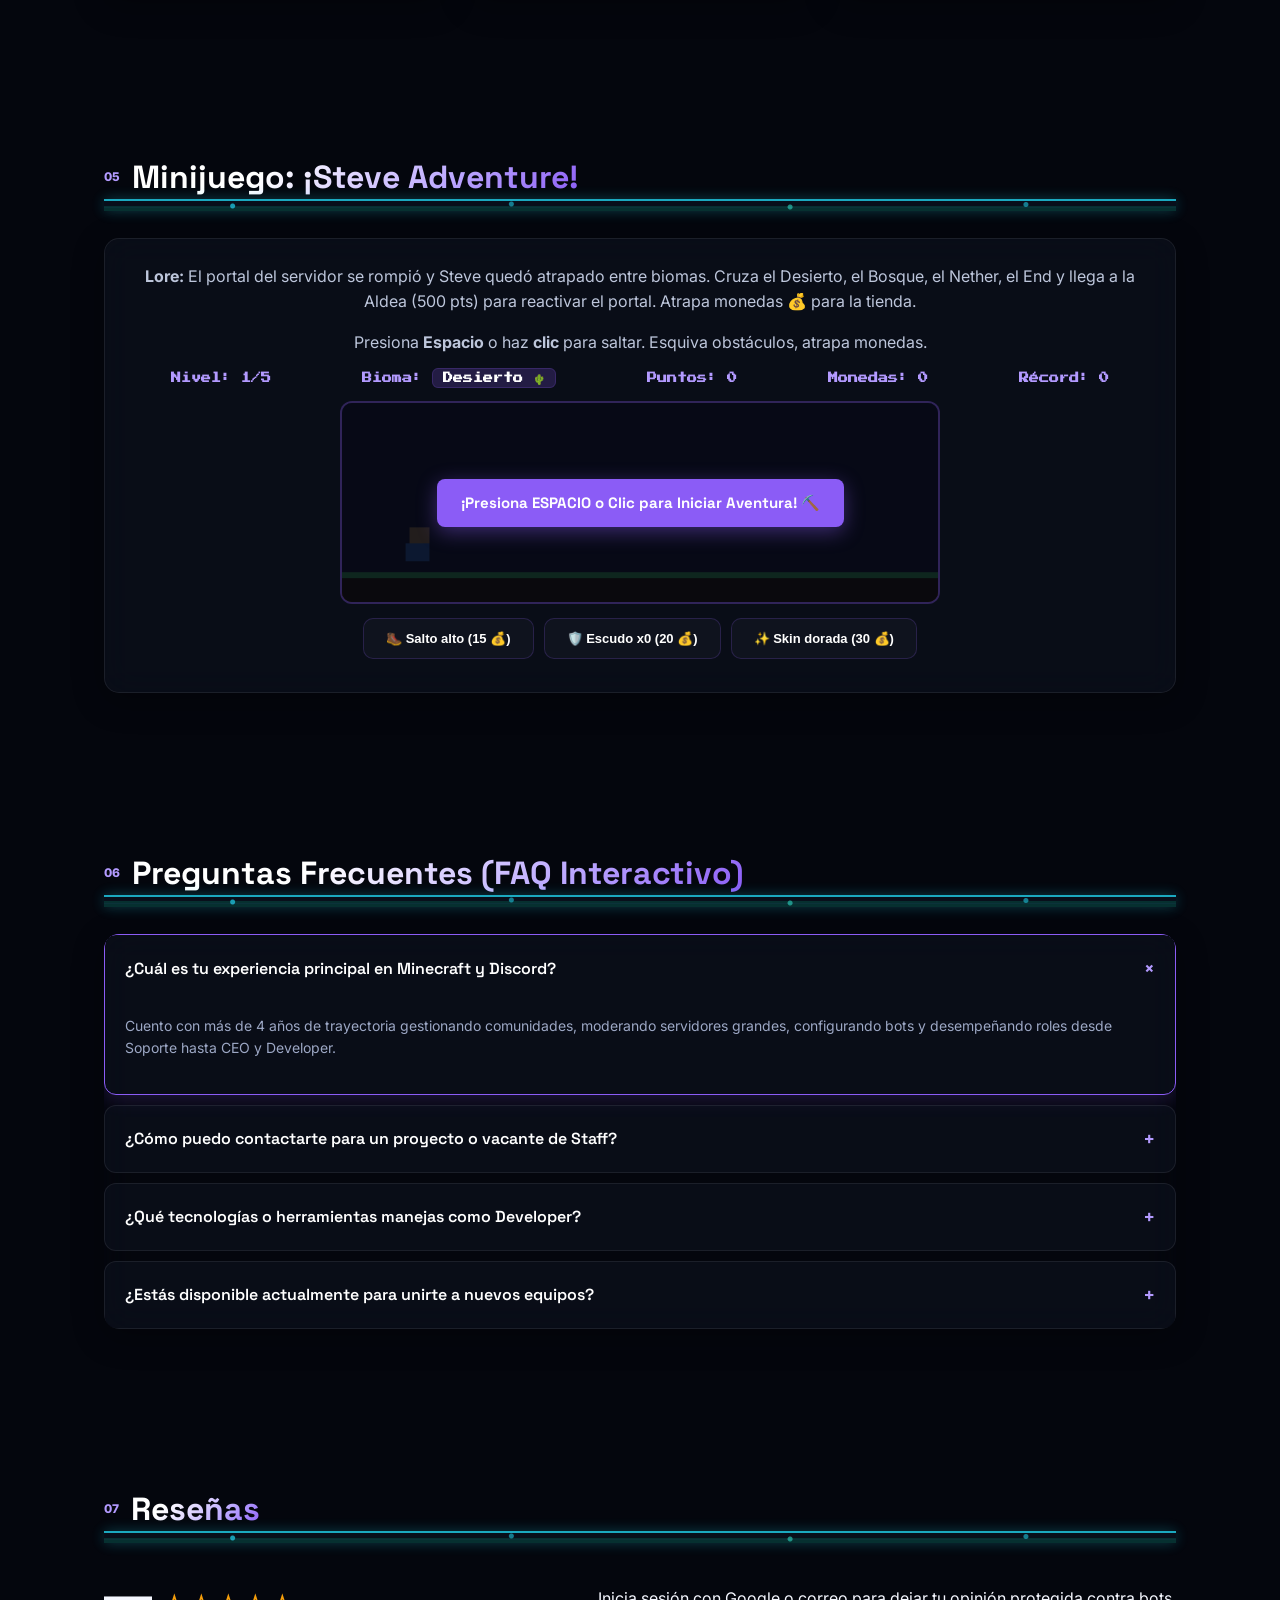
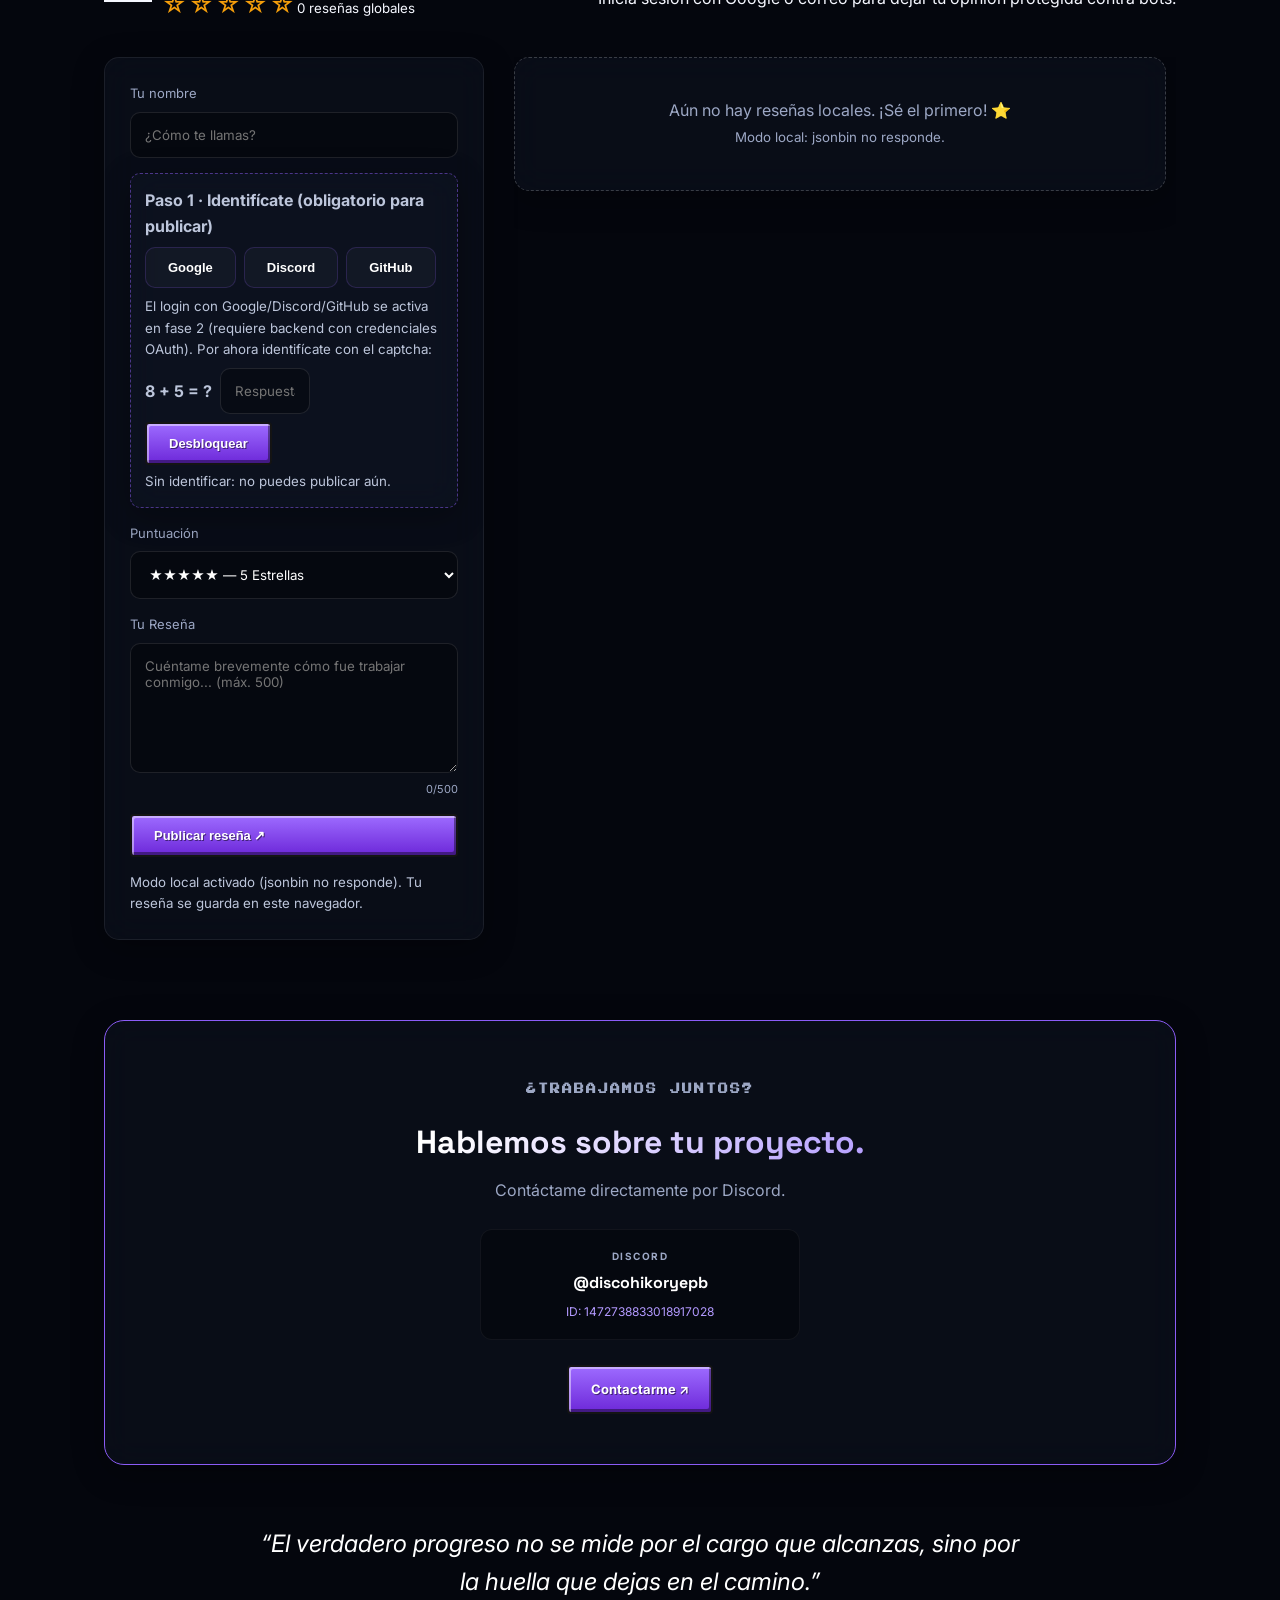
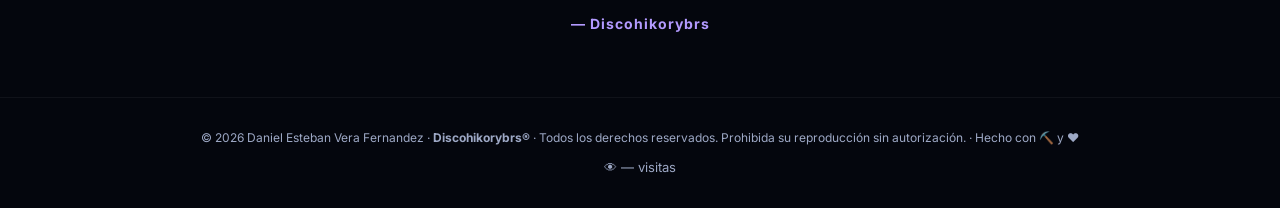
==== commit ea91f869: "Fix: cierra script anti-inspect, repara boton de idioma" ====
--- a/index.html
+++ b/index.html
@@ -1443,7 +1443,7 @@
     if((e.metaKey&&e.altKey&&(k==='I'||k==='i'))){e.preventDefault();return false}
   },true);
   document.addEventListener('contextmenu',function(e){e.preventDefault()},true);
-})();
+})();</script>
 <script>
 /* Portafolio ES/EN: el español es el contenido original del HTML, aquí solo va el inglés */
 (function(){
